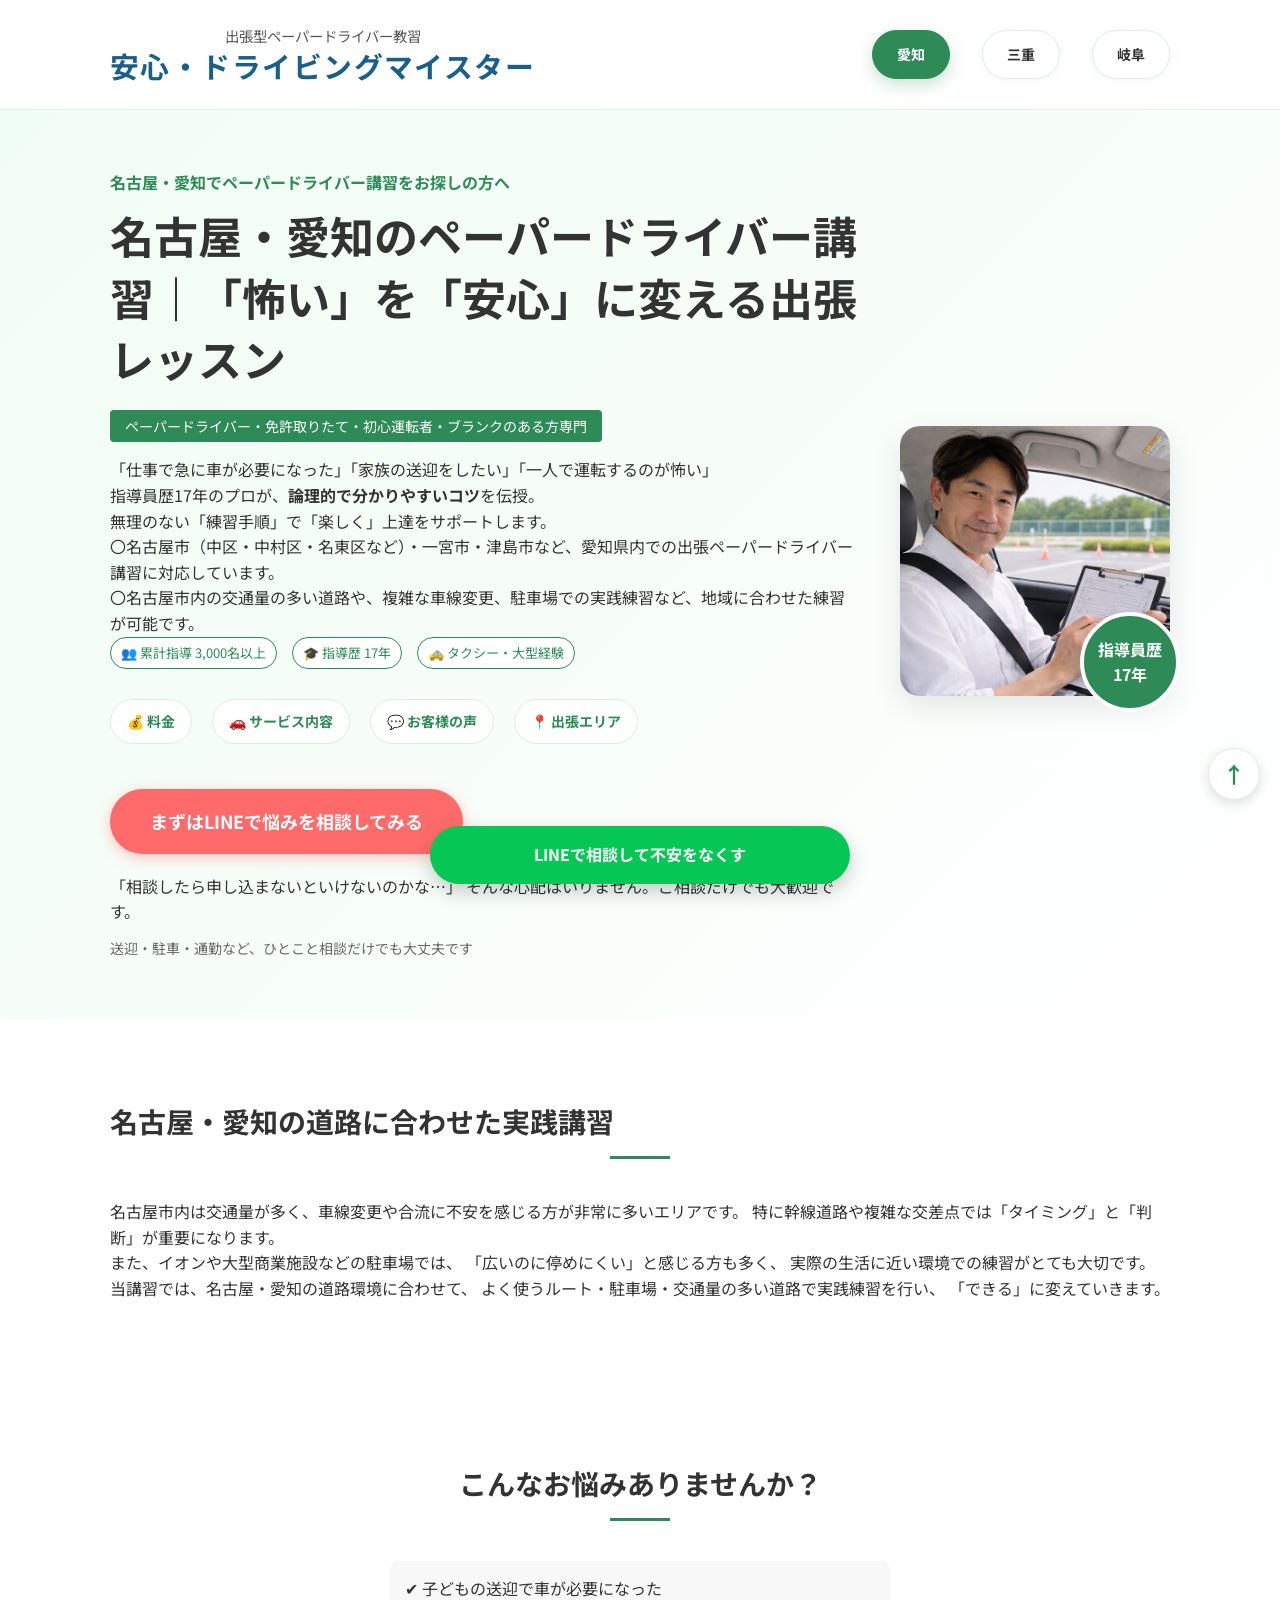
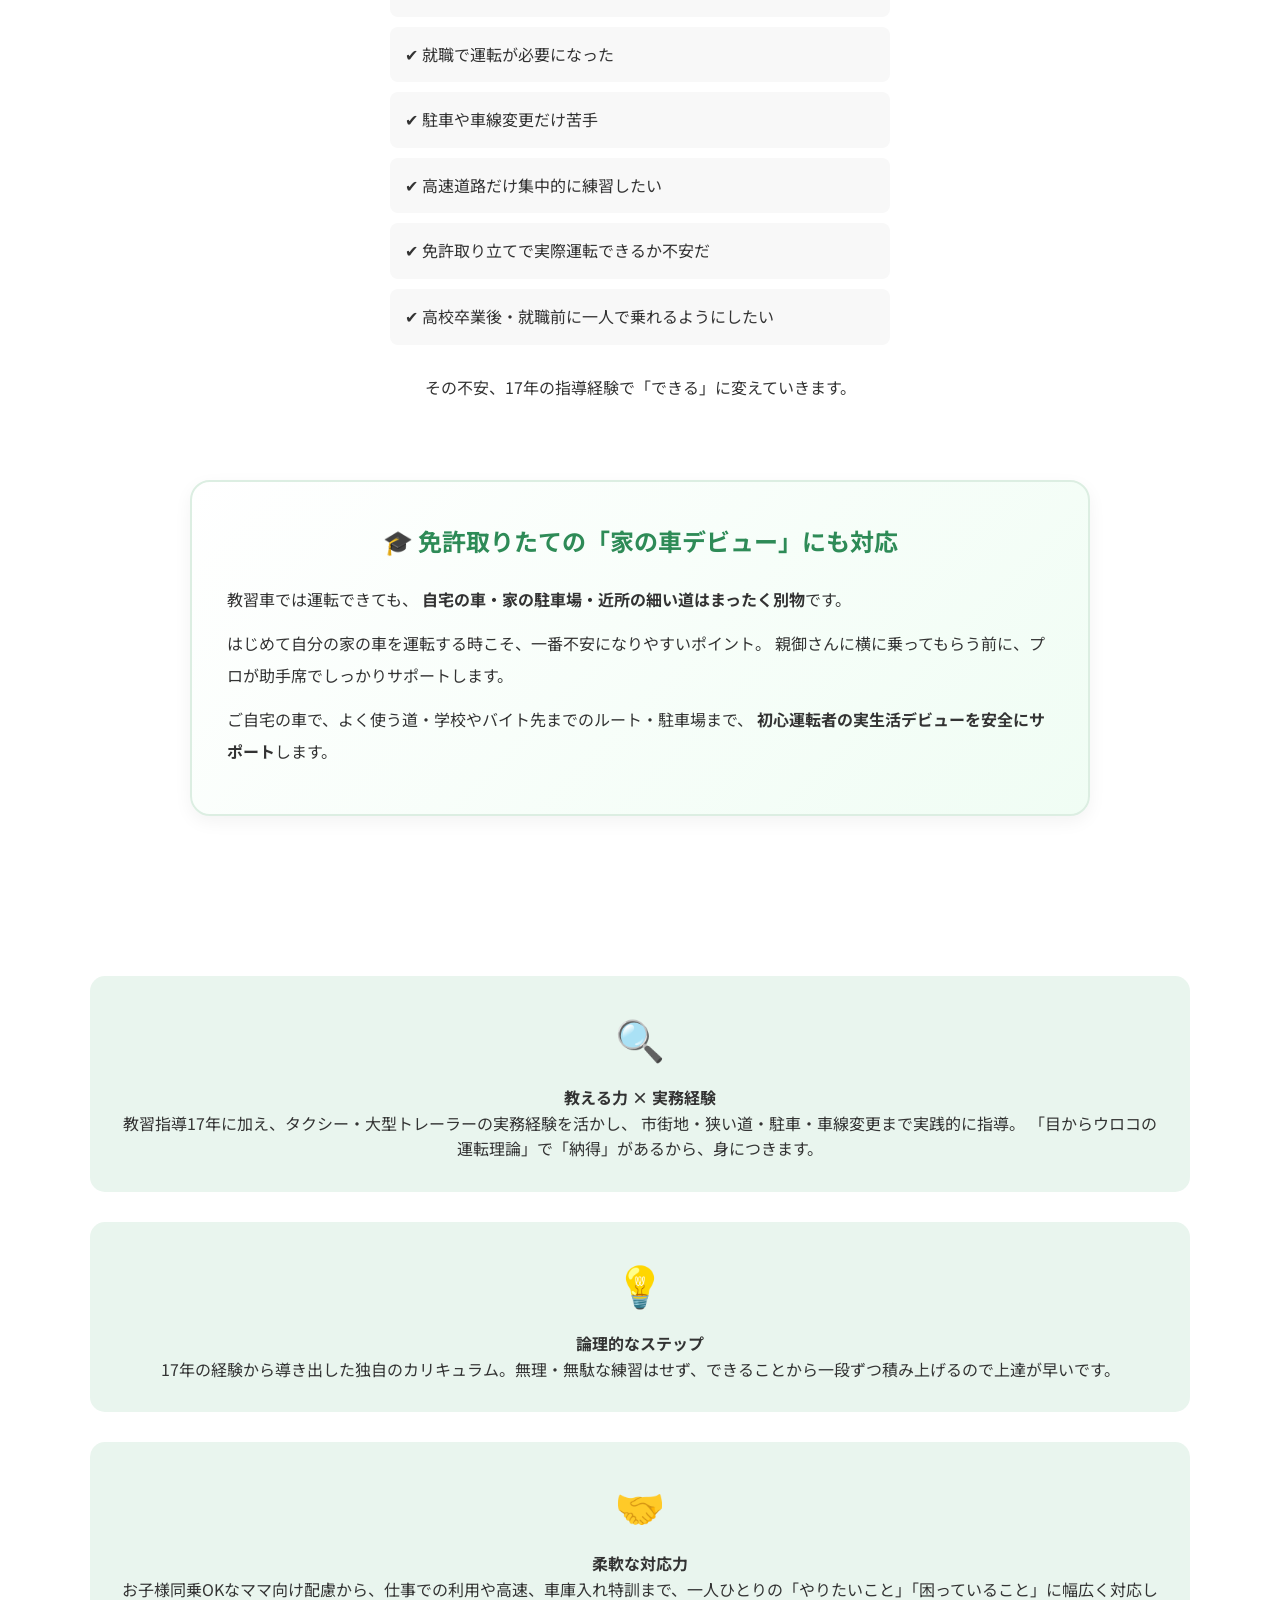
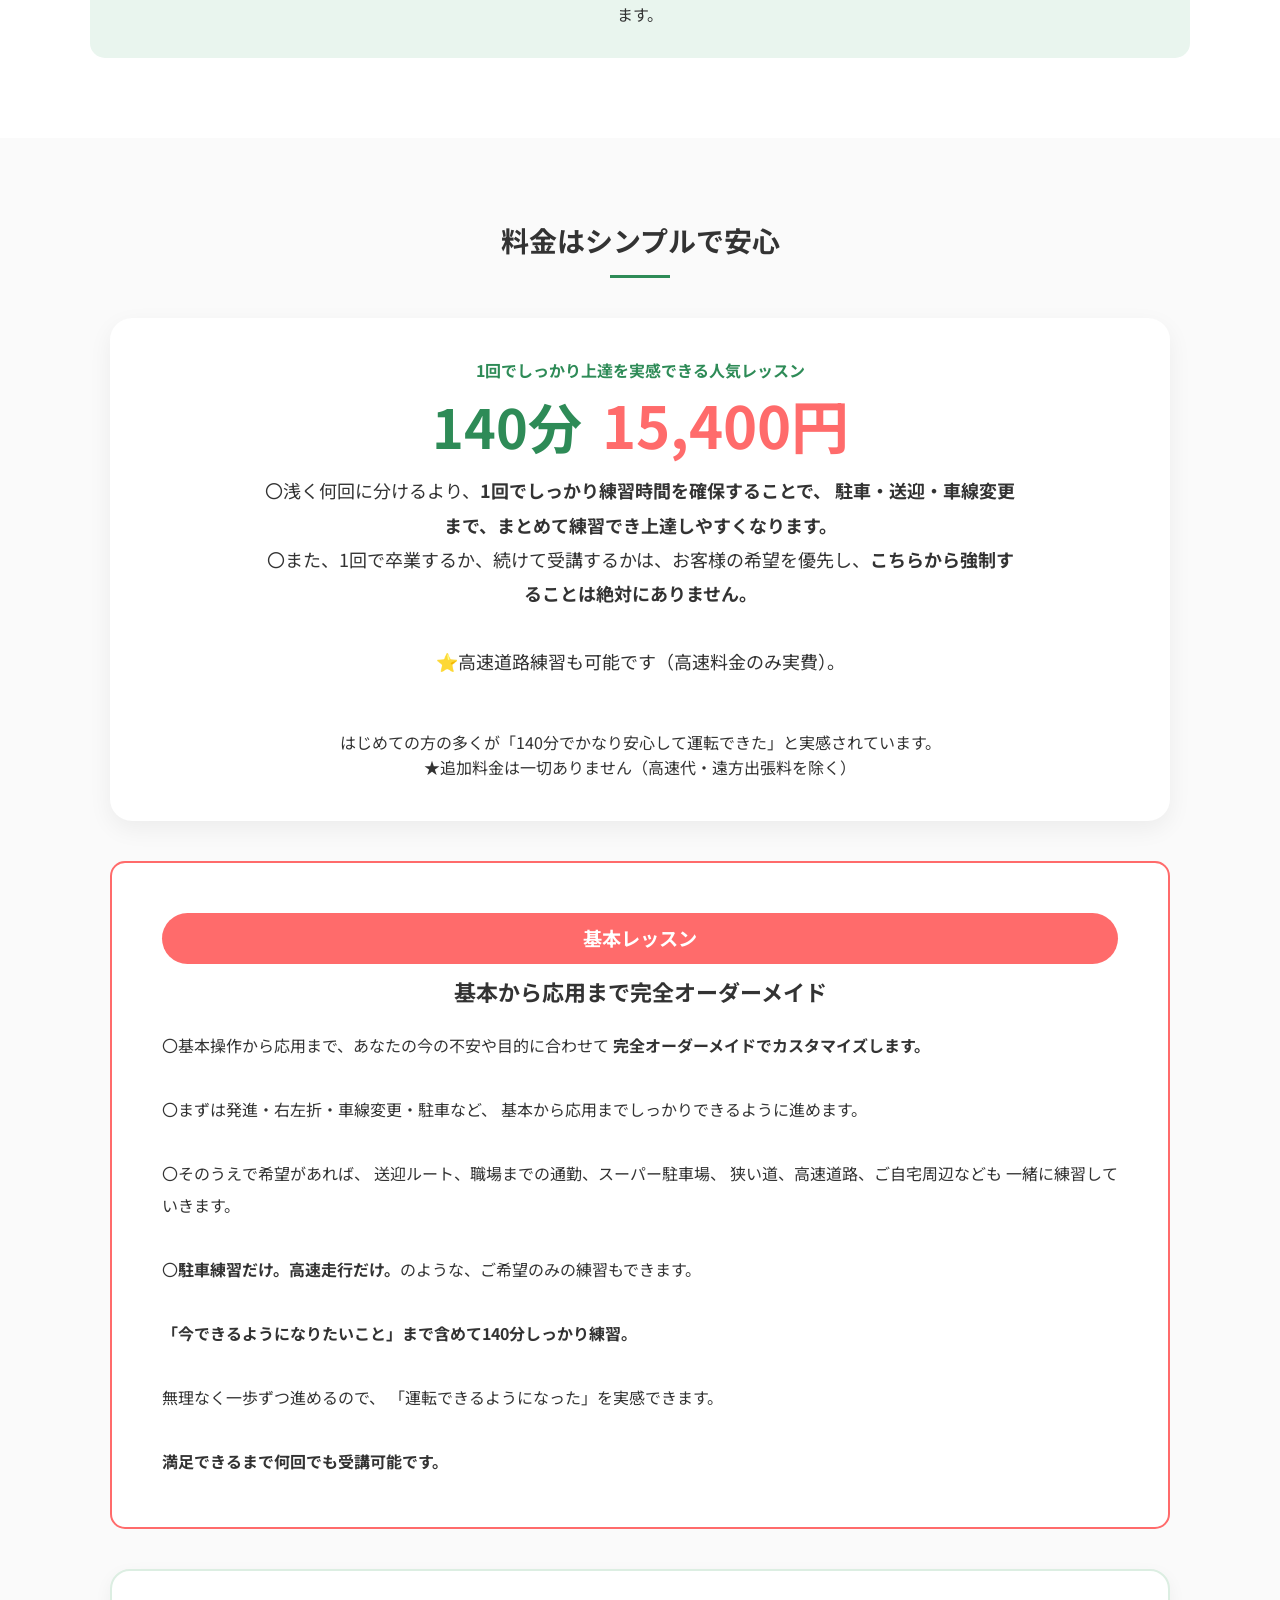
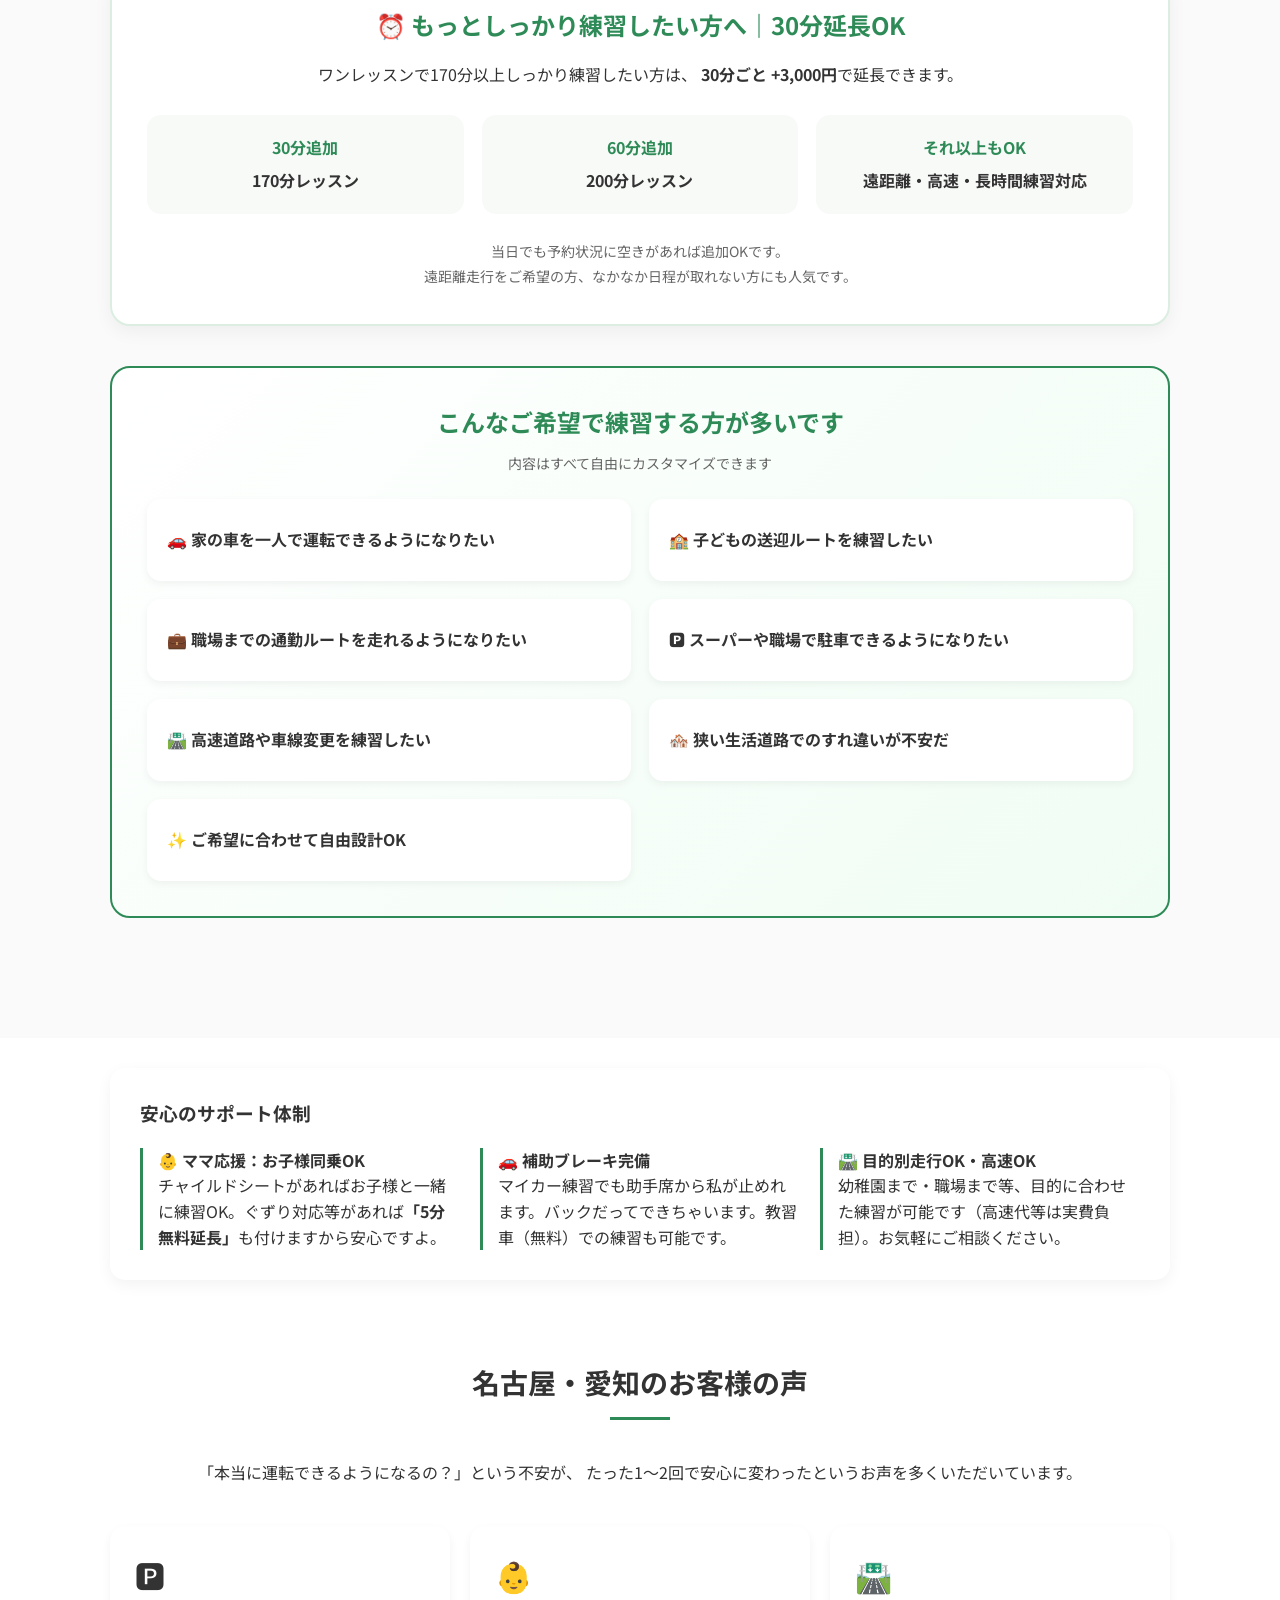
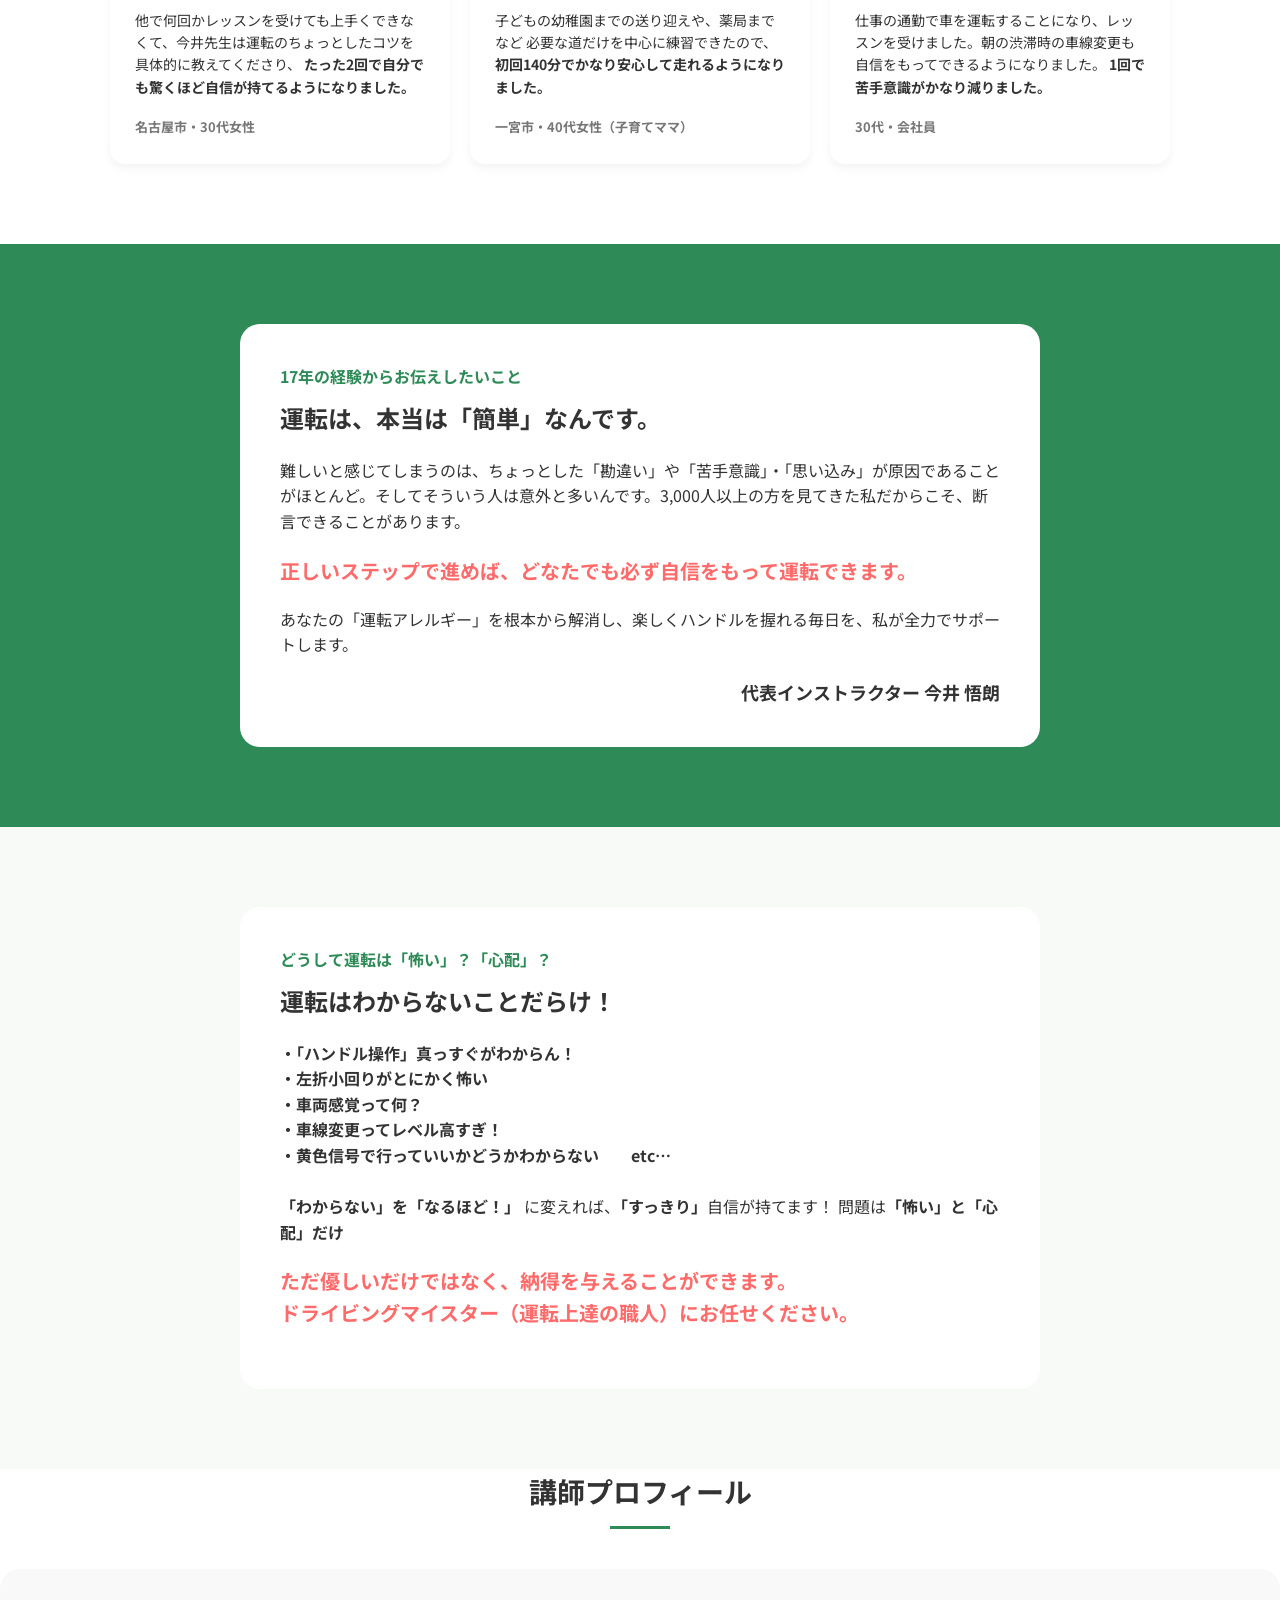
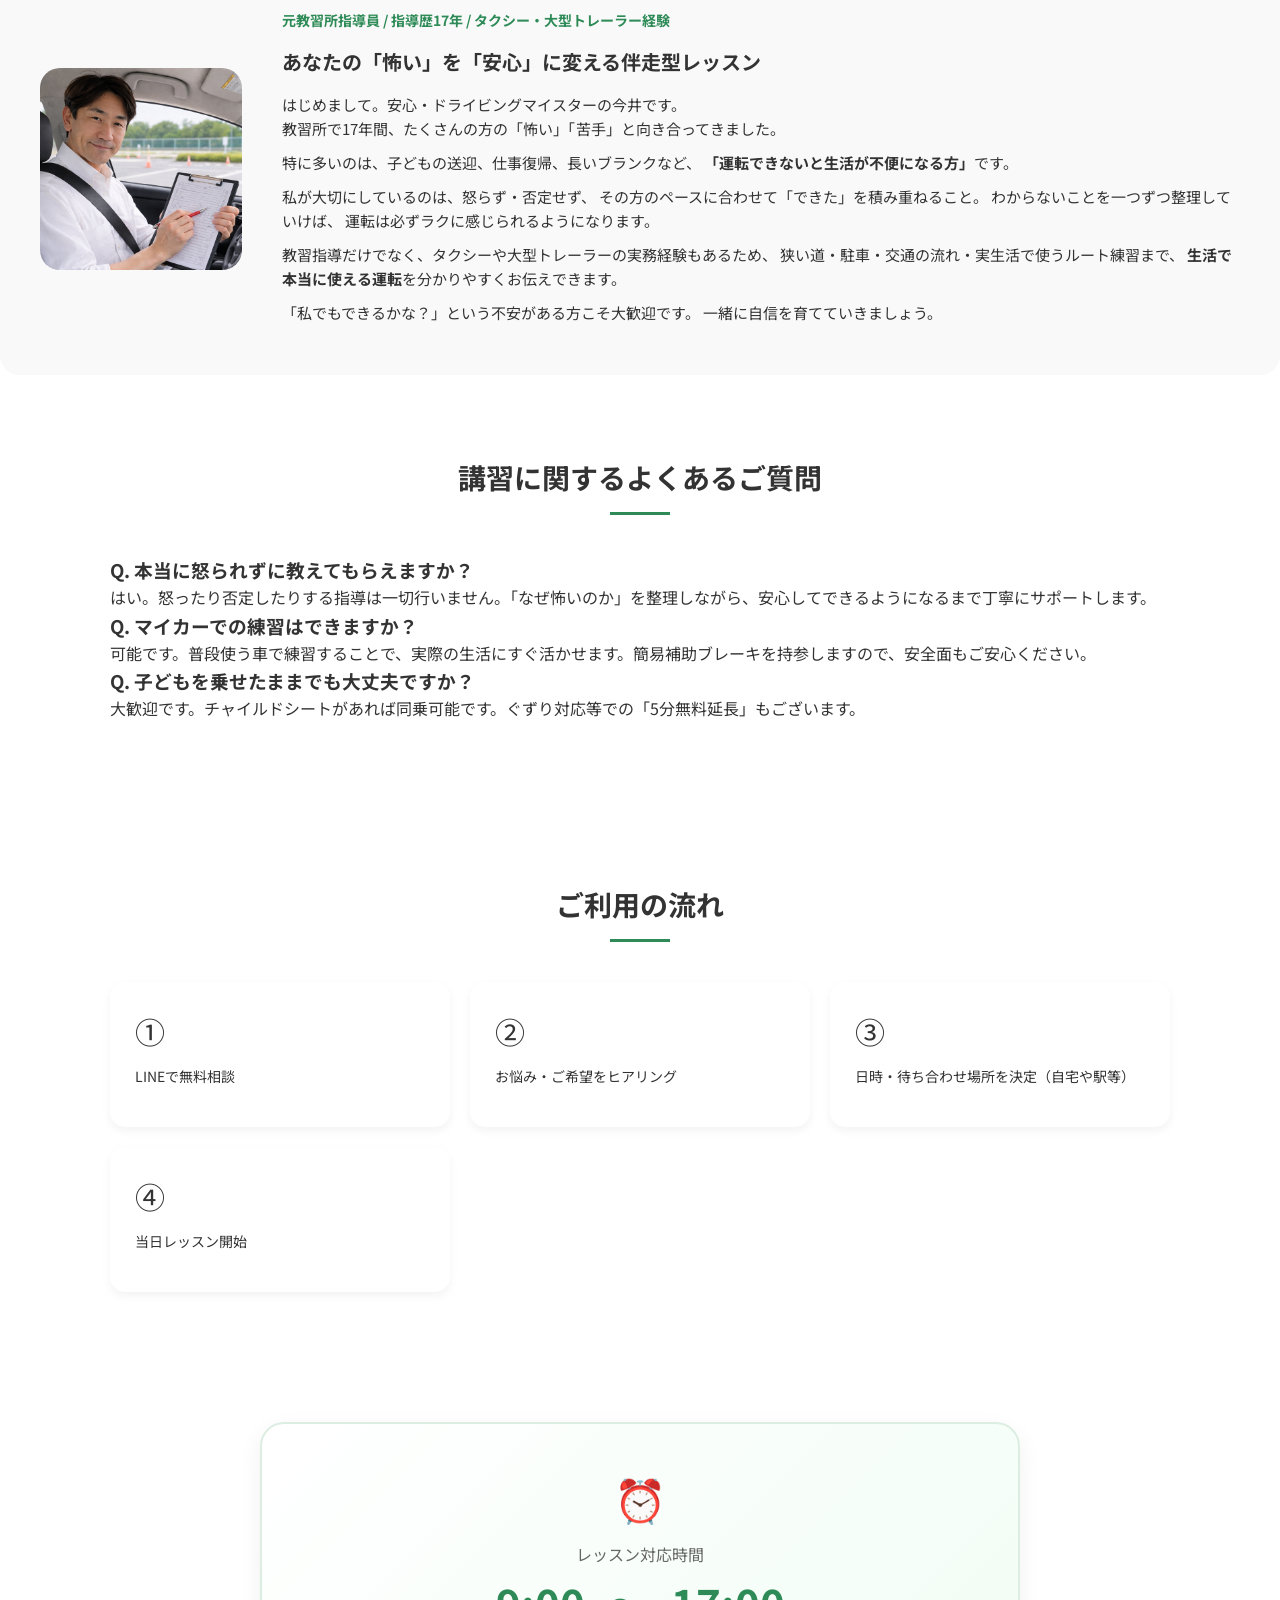
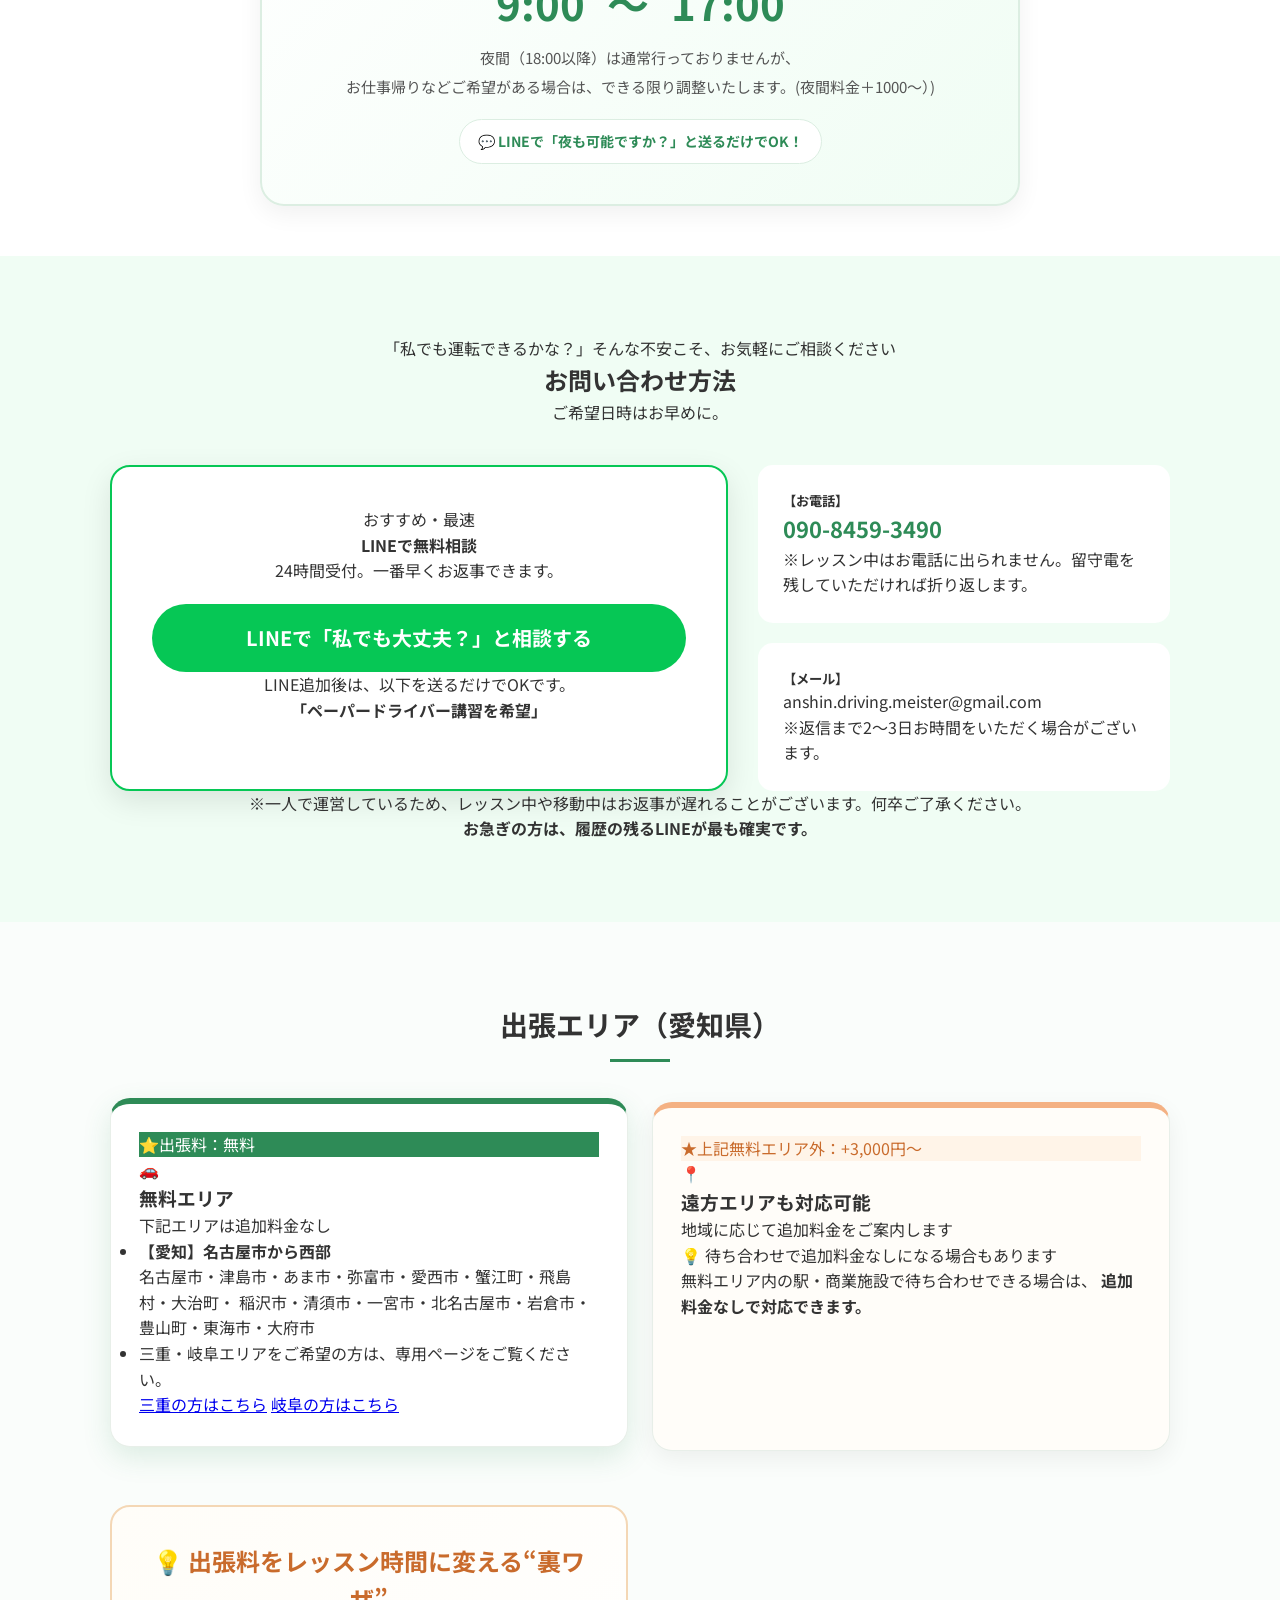
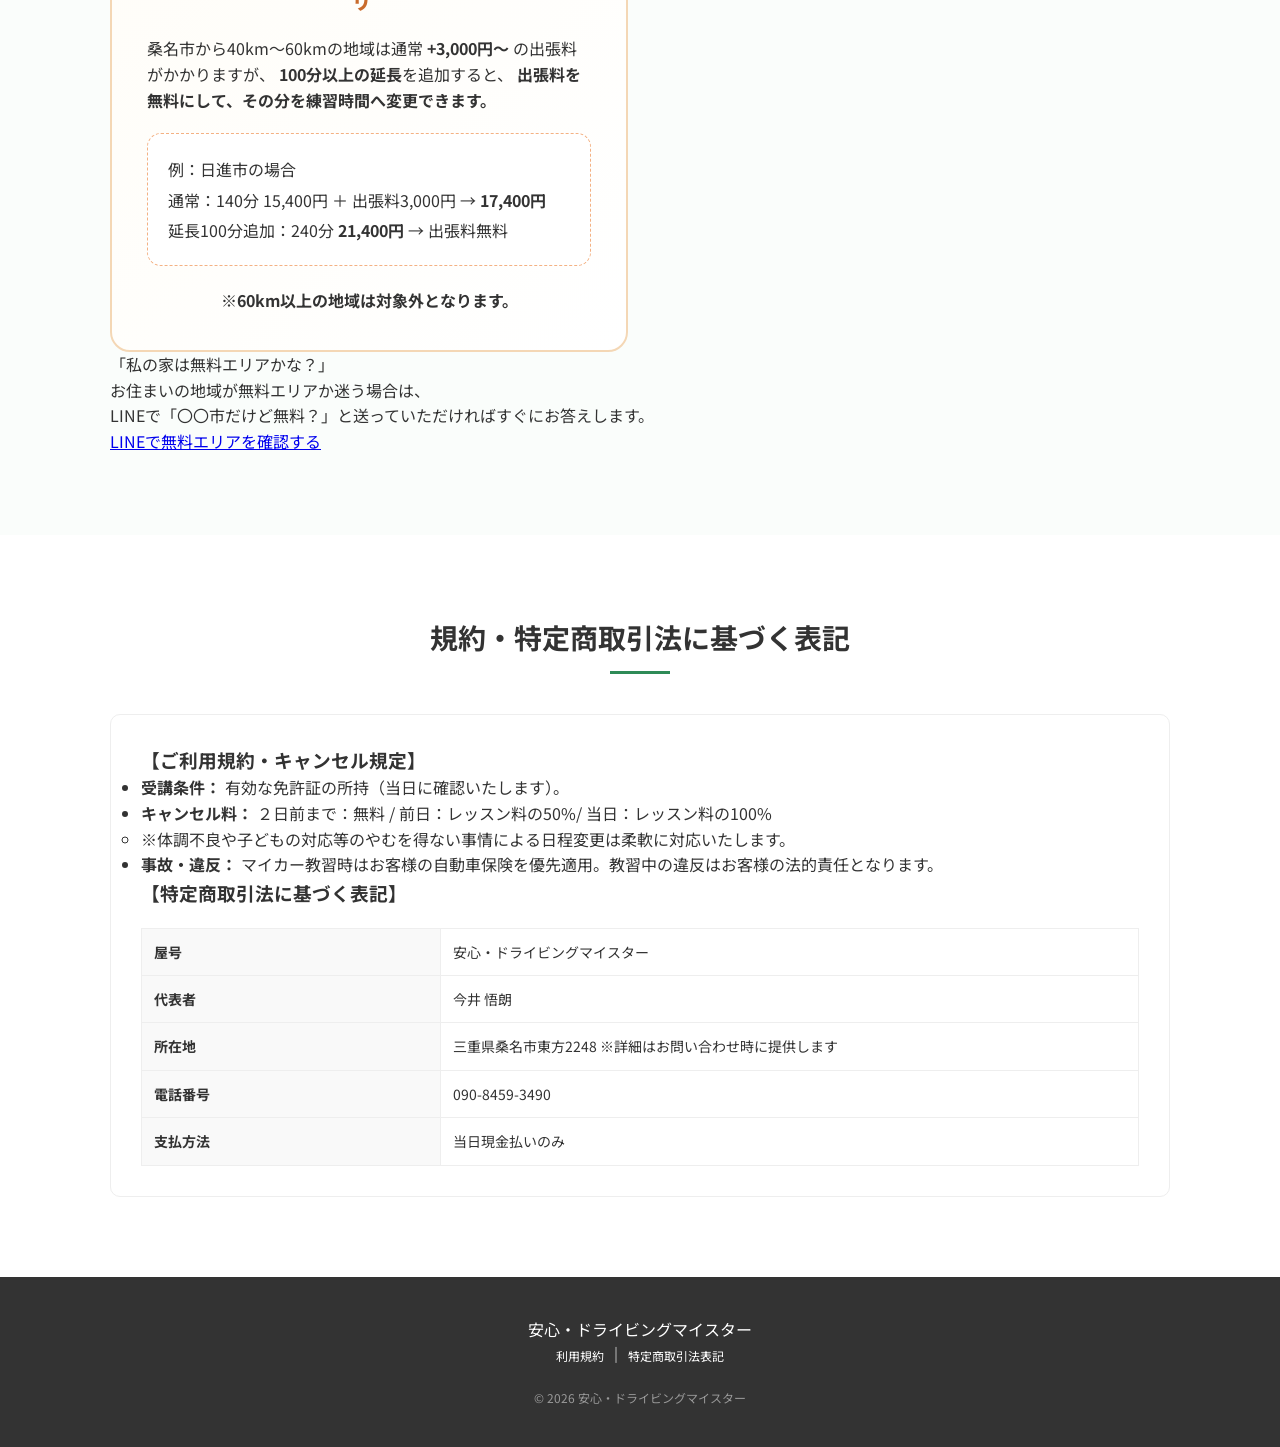
==== aichi.html @ 40b51978 "Add files via upload" ====
<!DOCTYPE html>
<html lang="ja">

<head>
    <meta charset="UTF-8">
    <meta name="viewport" content="width=device-width, initial-scale=1.0">
    <title>名古屋のペーパードライバー講習｜出張レッスン｜愛知対応｜安心ドライビングマイスター</title>
    <meta name="description" content="名古屋・愛知で出張ペーパードライバー講習。指導歴17年。駐車・車線変更・高速など、地域に合わせた実践練習で安心して運転できるようサポートします。">

    <meta property="og:title" content="名古屋のペーパードライバー講習｜出張レッスン｜安心ドライビングマイスター">
    <meta property="og:description" content="名古屋で出張ペーパードライバー講習。指導歴17年。車線変更・合流・駐車など都市部特有の不安を解消します。">
    <meta property="og:image" content="https://paperdri.github.io/anshin-driving/img/ogp.jpg">
    <meta property="og:type" content="website">
    <meta name="google-site-verification" content="TGLKiVPbsa-axD_fPy3SpEioZP9sHDFIO67RhA-PBl0" />
    <meta property="og:url" content="https://paperdri.github.io/anshin-driving/aichi.html">
    <link rel="canonical" href="https://paperdri.github.io/anshin-driving/aichi.html">
    <link rel="stylesheet" href="style.css">
    <link rel="preconnect" href="https://fonts.googleapis.com">
    <link rel="preconnect" href="https://fonts.gstatic.com" crossorigin>
    <link href="https://fonts.googleapis.com/css2?family=Noto+Sans+JP:wght@400;700&display=swap" rel="stylesheet">
    <script type="application/ld+json">
    {
  "@context": "https://schema.org/",
  "@type": "LocalBusiness",
  "name": "安心・ドライビングマイスター",
  "description": "名古屋・愛知の出張ペーパードライバー講習。指導歴17年。",
  "areaServed": {
    "@type": "State",
    "name": "愛知県"
  },
  "address": {
    "@type": "PostalAddress",
    "addressLocality": "桑名市",
    "addressRegion": "三重県"
  },
  "priceRange": "¥15400〜"
  "telephone": "090-8459-3490",
"url": "https://paperdri.github.io/anshin-driving/aichi.html"
}
    </script>
</head>

<body>

    <header>
        <div class="container">
            <div class="header-layout">
                <div class="logo-area center">
                    <span class="logo-sub">出張型ペーパードライバー教習</span>
                    <div class="logo-main">
                        安心・ドライビングマイスター
                    </div>
                </div>

                <nav class="main-nav area-only-nav">

                    <a href="aichi.html" class="area-tab active" title="愛知県のペーパードライバー講習">愛知</a>
                    <a href="index.html" class="area-tab" title="三重県のペーパードライバー講習">三重</a>
                    <a href="gifu.html" class="area-tab" title="岐阜県のペーパードライバー講習">岐阜</a>
                </nav>
            </div>
        </div>
    </header>

    <section class="hero-new">
        <div class="container hero-container">
            <div class="hero-content">
                <p class="hero-sub-area">名古屋・愛知でペーパードライバー講習をお探しの方へ</p>
                <h1 class="hero-main-title">
                    名古屋・愛知のペーパードライバー講習｜「怖い」を「安心」に変える出張レッスン
                </h1>

                <div class="hero-description-wrap">
                    <p class="hero-target">
                        ペーパードライバー・免許取りたて・初心運転者・ブランクのある方専門
                    </p>
                    <p class="hero-text-main">
                        「仕事で急に車が必要になった」「家族の送迎をしたい」「一人で運転するのが怖い」<br class="pc-only">
                        指導員歴17年のプロが、<strong>論理的で分かりやすいコツ</strong>を伝授。<br class="pc-only">
                        無理のない「練習手順」で「楽しく」上達をサポートします。
                    </p>
                    <p>
                        〇名古屋市（中区・中村区・名東区など）・一宮市・津島市など、愛知県内での出張ペーパードライバー講習に対応しています。<br>
                        〇名古屋市内の交通量の多い道路や、複雑な車線変更、駐車場での実践練習など、地域に合わせた練習が可能です。
                    </p>
                </div>

                <div class="trust-numbers">
                    <span>👥 累計指導 3,000名以上</span>
                    <span>🎓 指導歴 17年</span>
                    <span>🚕 タクシー・大型経験</span>
                </div>

                <div class="hero-btns">
                    <div class="hero-quick-nav">
                        <a href="#price">💰 料金</a>
                        <a href="#features">🚗 サービス内容</a>
                        <a href="#voice">💬 お客様の声</a>
                        <a href="#area">📍 出張エリア</a>

                    </div>
                    <a href="https://lin.ee/PbCxjHP" class="btn hero-btn-main">
                        まずはLINEで悩みを相談してみる
                    </a>
                    <p style="margin-top:20px;">
                        「相談したら申し込まないといけないのかな…」
                        そんな心配はいりません。ご相談だけでも大歓迎です。
                    </p>
                    <p class="line-easy-note">
                        送迎・駐車・通勤など、ひとこと相談だけでも大丈夫です
                    </p>
                </div>
            </div>
            <div class="hero-image-area">
                <div class="hero-photo-wrap">
                    <img src="img/koushi.png" alt="ペーパードライバー講習講師の今井悟朗。名古屋・愛知で17年の指導実績" class="hero-img-free">
                    <div class="instructor-badge">
                        <span class="badge-title">指導員歴</span>
                        <span class="badge-year">17年</span>
                    </div>
                </div>
            </div>
        </div>
    </section>
    <section class="section">
        <div class="container">
            <h2 class="section-title">名古屋・愛知の道路に合わせた実践講習</h2>

            <p>
                名古屋市内は交通量が多く、車線変更や合流に不安を感じる方が非常に多いエリアです。
                特に幹線道路や複雑な交差点では「タイミング」と「判断」が重要になります。
            </p>

            <p>
                また、イオンや大型商業施設などの駐車場では、
                「広いのに停めにくい」と感じる方も多く、
                実際の生活に近い環境での練習がとても大切です。
            </p>

            <p>
                当講習では、名古屋・愛知の道路環境に合わせて、
                よく使うルート・駐車場・交通量の多い道路で実践練習を行い、
                「できる」に変えていきます。
            </p>
        </div>
    </section>
    <section class="section worry-section">
        <div class="container center">
            <h2 class="section-title">こんなお悩みありませんか？</h2>
            <div class="area-list">
                <div class="area-group">✔ 子どもの送迎で車が必要になった</div>
                <div class="area-group">✔ 就職で運転が必要になった</div>
                <div class="area-group">✔ 駐車や車線変更だけ苦手</div>
                <div class="area-group">✔ 高速道路だけ集中的に練習したい</div>
                <div class="area-group">✔ 免許取り立てで実際運転できるか不安だ</div>
                <div class="area-group">✔ 高校卒業後・就職前に一人で乗れるようにしたい</div>
            </div>
            <p class="voice-bottom-message">その不安、17年の指導経験で「できる」に変えていきます。</p>
        </div>
    </section>
    <section class="section beginner-section">
        <div class="container">
            <div class="beginner-box">
                <h3>🎓 免許取りたての「家の車デビュー」にも対応</h3>
                <p>
                    教習車では運転できても、
                    <strong>自宅の車・家の駐車場・近所の細い道はまったく別物</strong>です。
                </p>
                <p>
                    はじめて自分の家の車を運転する時こそ、一番不安になりやすいポイント。
                    親御さんに横に乗ってもらう前に、プロが助手席でしっかりサポートします。
                </p>
                <p>
                    ご自宅の車で、よく使う道・学校やバイト先までのルート・駐車場まで、
                    <strong>初心運転者の実生活デビューを安全にサポート</strong>します。
                </p>
            </div>
        </div>
    </section>
    <section class="section container" id="features">
        <div class="feature-row">
            <div class="feature-item">
                <span class="feature-icon">🔍</span>
                <h4>教える力 × 実務経験</h4>
                <p>
                    教習指導17年に加え、タクシー・大型トレーラーの実務経験を活かし、
                    市街地・狭い道・駐車・車線変更まで実践的に指導。
                    「目からウロコの運転理論」で「納得」があるから、身につきます。
                </p>
            </div>
            <div class="feature-item">
                <span class="feature-icon">💡</span>
                <h4>論理的なステップ</h4>
                <p>17年の経験から導き出した独自のカリキュラム。無理・無駄な練習はせず、できることから一段ずつ積み上げるので上達が早いです。</p>
            </div>
            <div class="feature-item">
                <span class="feature-icon">🤝</span>
                <h4>柔軟な対応力</h4>
                <p>お子様同乗OKなママ向け配慮から、仕事での利用や高速、車庫入れ特訓まで、一人ひとりの「やりたいこと」「困っていること」に幅広く対応します。</p>
            </div>
        </div>
    </section>

    <section class="section price-bg center" id="price">
        <div class="container">
            <h2 class="section-title">料金はシンプルで安心</h2>

            <div class="price-first-view">
                <p class="price-mini">1回でしっかり上達を実感できる人気レッスン</p>

                <div class="price-main-visual">
                    <span class="price-time-strong">140分</span>
                    <span class="price-price-strong">15,400円</span>
                </div>

                <p class="price-value-copy">
                    〇浅く何回に分けるより、<strong>1回でしっかり練習時間を確保することで、
                        駐車・送迎・車線変更まで、まとめて練習でき上達しやすくなります。</strong><br>
                    〇また、1回で卒業するか、続けて受講するかは、お客様の希望を優先し、<strong>こちらから強制することは絶対にありません。</strong><br><br>
                    ⭐高速道路練習も可能です（高速料金のみ実費）。
                </p><br><br>
                <p class="price-reassure">
                    はじめての方の多くが「140分でかなり安心して運転できた」と実感されています。
                </p>
                <p class="price-reassure">
                    ★追加料金は一切ありません（高速代・遠方出張料を除く）
                </p>
            </div>

            <div class="single-price">
                <div class="price-card recommended">
                    <span class="price-tag tag-pink">基本レッスン</span>
                    <div class="price-name">基本から応用まで完全オーダーメイド</div>

                    <p class="price-detail">
                        〇基本操作から応用まで、あなたの今の不安や目的に合わせて
                        <strong>完全オーダーメイドでカスタマイズします。</strong><br><br>

                        〇まずは発進・右左折・車線変更・駐車など、
                        基本から応用までしっかりできるように進めます。<br><br>

                        〇そのうえで希望があれば、
                        送迎ルート、職場までの通勤、スーパー駐車場、
                        狭い道、高速道路、ご自宅周辺なども
                        一緒に練習していきます。<br><br>

                        〇<strong>駐車練習だけ。高速走行だけ。</strong>のような、ご希望のみの練習もできます。<br><br>

                        <strong>「今できるようになりたいこと」まで含めて140分しっかり練習。</strong><br><br>

                        無理なく一歩ずつ進めるので、
                        「運転できるようになった」を実感できます。<br><br>

                        <strong>満足できるまで何回でも受講可能です。</strong>
                    </p>
                </div>
            </div>
            <div class="extension-box">
                <h3 class="extension-title">⏰ もっとしっかり練習したい方へ｜30分延長OK</h3>
                <p class="extension-lead">
                    ワンレッスンで170分以上しっかり練習したい方は、
                    <strong>30分ごと +3,000円</strong>で延長できます。
                </p>

                <div class="extension-grid">
                    <div class="extension-item">
                        <h4>30分追加</h4>
                        <p><strong>170分レッスン</strong></p>
                    </div>
                    <div class="extension-item">
                        <h4>60分追加</h4>
                        <p><strong>200分レッスン</strong></p>
                    </div>
                    <div class="extension-item">
                        <h4>それ以上もOK</h4>
                        <p><strong>遠距離・高速・長時間練習対応</strong></p>
                    </div>
                </div>

                <p class="extension-note">
                    当日でも予約状況に空きがあれば追加OKです。<br>
                    遠距離走行をご希望の方、なかなか日程が取れない方にも人気です。
                </p>
            </div>


            <div class="lesson-example-box">
                <h3 class="lesson-example-title">こんなご希望で練習する方が多いです</h3>
                <p class="lesson-example-sub">内容はすべて自由にカスタマイズできます</p>

                <div class="lesson-example-grid">
                    <div class="lesson-example-item">🚗 家の車を一人で運転できるようになりたい</div>
                    <div class="lesson-example-item">🏫 子どもの送迎ルートを練習したい</div>
                    <div class="lesson-example-item">💼 職場までの通勤ルートを走れるようになりたい</div>
                    <div class="lesson-example-item">🅿️ スーパーや職場で駐車できるようになりたい</div>
                    <div class="lesson-example-item">🛣️ 高速道路や車線変更を練習したい</div>
                    <div class="lesson-example-item">🏘️ 狭い生活道路でのすれ違いが不安だ</div>
                    <div class="lesson-example-item">✨ ご希望に合わせて自由設計OK</div>
                </div>
            </div>
        </div>
    </section>

    <div class="container">
        <div class="info-box">
            <h3 class="info-title">安心のサポート体制</h3>
            <div class="info-grid">
                <div class="info-item mama-benefit">
                    <h4>👶 ママ応援：お子様同乗OK</h4>
                    <p>チャイルドシートがあればお子様と一緒に練習OK。ぐずり対応等があれば<strong>「5分無料延長」</strong>も付けますから安心ですよ。</p>
                </div>
                <div class="info-item">
                    <h4>🚗 補助ブレーキ完備</h4>
                    <p>マイカー練習でも助手席から私が止めれます。バックだってできちゃいます。教習車（無料）での練習も可能です。</p>
                </div>
                <div class="info-item">
                    <h4>🛣️ 目的別走行OK・高速OK</h4>
                    <p>幼稚園まで・職場まで等、目的に合わせた練習が可能です（高速代等は実費負担）。お気軽にご相談ください。</p>
                </div>
            </div>
        </div>
    </div>

    <section class="section voice-section" id="voice">
        <div class="container">
            <h2 class="section-title center">名古屋・愛知のお客様の声</h2>
            <p class="voice-lead center">
                「本当に運転できるようになるの？」という不安が、
                たった1〜2回で安心に変わったというお声を多くいただいています。
            </p>

            <div class="voice-grid">
                <div class="voice-card">
                    <div class="voice-icon">🅿️</div>
                    <p class="voice-text">
                        他で何回かレッスンを受けても上手くできなくて、今井先生は運転のちょっとしたコツを具体的に教えてくださり、
                        <strong>たった2回で自分でも驚くほど自信が持てるようになりました。</strong>
                    </p>
                    <span class="voice-user">名古屋市・30代女性</span>
                </div>

                <div class="voice-card">
                    <div class="voice-icon">👶</div>
                    <p class="voice-text">
                        子どもの幼稚園までの送り迎えや、薬局までなど
                        必要な道だけを中心に練習できたので、
                        <strong>初回140分でかなり安心して走れるようになりました。</strong>
                    </p>
                    <span class="voice-user">一宮市・40代女性（子育てママ）</span>
                </div>

                <div class="voice-card">
                    <div class="voice-icon">🛣️</div>
                    <p class="voice-text">
                        仕事の通勤で車を運転することになり、レッスンを受けました。朝の渋滞時の車線変更も自信をもってできるようになりました。
                        <strong>1回で苦手意識がかなり減りました。</strong>
                    </p>
                    <span class="voice-user">30代・会社員</span>
                </div>
            </div>
        </div>
    </section>

    <section class="message-section">
        <div class="container">
            <div class="message-card">
                <span class="message-tag">17年の経験からお伝えしたいこと</span>
                <h2 class="message-title">運転は、本当は「簡単」なんです。</h2>

                <div class="message-content">
                    <p>難しいと感じてしまうのは、ちょっとした「勘違い」や「苦手意識」・「思い込み」が原因であることがほとんど。そしてそういう人は意外と多いんです。3,000人以上の方を見てきた私だからこそ、断言できることがあります。
                    </p>
                    <p class="highlight-text">正しいステップで進めば、どなたでも<strong>必ず自信をもって運転できます。</strong></p>
                    <p>あなたの「運転アレルギー」を根本から解消し、楽しくハンドルを握れる毎日を、私が全力でサポートします。</p>
                </div>

                <div class="message-signature">
                    代表インストラクター 今井 悟朗
                </div>
            </div>
        </div>
    </section>

    <section class="message-section meister-message-section">
        <div class="container">
            <div class="message-card">
                <span class="message-tag">どうして運転は「怖い」？「心配」？</span>
                <h2 class="message-title">運転はわからないことだらけ！</h2>

                <div class="message-content">
                    <p>
                        <strong>・「ハンドル操作」真っすぐがわからん！</strong>
                    </p>
                    <p>
                        <strong>・左折小回りがとにかく怖い</strong>
                    </p>
                    <p>
                        <strong>・車両感覚って何？</strong>
                    </p>
                    <p>
                        <strong>・車線変更ってレベル高すぎ！</strong>
                    </p>
                    <p>
                        <strong>・黄色信号で行っていいかどうかわからない　　etc…</strong><br><br>
                    </p>

                    <p>
                        <strong>「わからない」を「なるほど！」</strong>
                        に変えれば、<strong>「すっきり」</strong>自信が持てます！
                        問題は<strong>「怖い」と「心配」だけ</strong>
                    </p>

                    <p class="highlight-text">
                        ただ優しいだけではなく、納得を与えることができます。<br>
                        ドライビングマイスター（運転上達の職人）にお任せください。
                    </p>
                </div>
            </div>
        </div>
    </section>
    <h2 class="section-title center">講師プロフィール</h2>
    <div class="profile-box">
        <div class="profile-image">
            <img src="img/koushi.png" alt="元教習所指導員・今井悟朗のプロフィール。タクシー・大型トレーラー経験を活かした実践的な運転指導"
                class="profile-img-standard">
        </div>

        <div class="profile-content">
            <p class="profile-sub">
                元教習所指導員 / 指導歴17年 / タクシー・大型トレーラー経験
            </p>

            <h3 class="profile-name">あなたの「怖い」を「安心」に変える伴走型レッスン</h3>

            <p class="profile-text">
                はじめまして。安心・ドライビングマイスターの今井です。<br>
                教習所で17年間、たくさんの方の「怖い」「苦手」と向き合ってきました。
            </p>

            <p class="profile-text">
                特に多いのは、子どもの送迎、仕事復帰、長いブランクなど、
                <strong>「運転できないと生活が不便になる方」</strong>です。
            </p>

            <p class="profile-text">
                私が大切にしているのは、怒らず・否定せず、
                その方のペースに合わせて「できた」を積み重ねること。
                わからないことを一つずつ整理していけば、
                運転は必ずラクに感じられるようになります。
            </p>

            <p class="profile-text">
                教習指導だけでなく、タクシーや大型トレーラーの実務経験もあるため、
                狭い道・駐車・交通の流れ・実生活で使うルート練習まで、
                <strong>生活で本当に使える運転</strong>を分かりやすくお伝えできます。
            </p>

            <p class="profile-text">
                「私でもできるかな？」という不安がある方こそ大歓迎です。
                一緒に自信を育てていきましょう。
            </p>
        </div>
    </div>

    <section class="section faq-section" id="faq">
        <div class="container">
            <h2 class="section-title center">講習に関するよくあるご質問</h2>
            <div class="faq-list">
                <div class="faq-item">
                    <h3 class="faq-question">Q. 本当に怒られずに教えてもらえますか？</h3>
                    <p class="faq-answer">はい。怒ったり否定したりする指導は一切行いません。「なぜ怖いのか」を整理しながら、安心してできるようになるまで丁寧にサポートします。</p>
                </div>
                <div class="faq-item">
                    <h3 class="faq-question">Q. マイカーでの練習はできますか？</h3>
                    <p class="faq-answer">可能です。普段使う車で練習することで、実際の生活にすぐ活かせます。簡易補助ブレーキを持参しますので、安全面もご安心ください。</p>
                </div>
                <div class="faq-item">
                    <h3 class="faq-question">Q. 子どもを乗せたままでも大丈夫ですか？</h3>
                    <p class="faq-answer">大歓迎です。チャイルドシートがあれば同乗可能です。ぐずり対応等での「5分無料延長」もございます。</p>
                </div>
            </div>
        </div>
    </section>

    <section class="section flow-section" id="flow">
        <div class="container">
            <h2 class="section-title center">ご利用の流れ</h2>
            <div class="voice-grid">
                <div class="voice-card">
                    <div class="voice-icon">①</div>
                    <p class="voice-text">LINEで無料相談</p>
                </div>
                <div class="voice-card">
                    <div class="voice-icon">②</div>
                    <p class="voice-text">お悩み・ご希望をヒアリング</p>
                </div>
                <div class="voice-card">
                    <div class="voice-icon">③</div>
                    <p class="voice-text">日時・待ち合わせ場所を決定（自宅や駅等）</p>
                </div>
                <div class="voice-card">
                    <div class="voice-icon">④</div>
                    <p class="voice-text">当日レッスン開始</p>
                </div>
            </div>
        </div>
    </section>
    <section class="section lesson-time-section">
        <div class="container">
            <div class="lesson-time-card">
                <div class="lesson-time-icon">⏰</div>
                <p class="lesson-time-label">レッスン対応時間</p>
                <div class="lesson-time-hours">
                    <span>9:00</span>
                    <span class="wave">〜</span>
                    <span>17:00</span>
                </div>

                <p class="lesson-time-note">
                    夜間（18:00以降）は通常行っておりませんが、<br>
                    お仕事帰りなどご希望がある場合は、できる限り調整いたします。(夜間料金＋1000～）)
                </p>

                <p class="lesson-time-line">
                    💬 LINEで「夜も可能ですか？」と送るだけでOK！
                </p>
            </div>
        </div>
    </section>

    <section class="cta-band">
        <div class="container center">
            <p class="cta-sub">「私でも運転できるかな？」そんな不安こそ、お気軽にご相談ください</p>
            <h2 class="cta-title">お問い合わせ方法</h2>
            <p class="cta-urgency">
                ご希望日時はお早めに。
            </p>
            <div class="contact-options">
                <div class="contact-box line-main">
                    <span class="contact-tag">おすすめ・最速</span>
                    <h4>LINEで無料相談</h4>
                    <p class="contact-desc">24時間受付。一番早くお返事できます。</p>
                    <a href="https://lin.ee/PbCxjHP" class="btn cta-line-btn">LINEで「私でも大丈夫？」と相談する</a>
                    <div class="line-example">
                        <p>LINE追加後は、以下を送るだけでOKです。</p>
                        <p><strong>「ペーパードライバー講習を希望」</strong></p>
                    </div>
                </div>

                <div class="contact-box-sub">
                    <div class="sub-item">
                        <h5>【お電話】</h5>
                        <p class="phone-num">090-8459-3490</p>
                        <p class="sub-note">※レッスン中はお電話に出られません。留守電を残していただければ折り返します。</p>
                    </div>
                    <div class="sub-item">
                        <h5>【メール】</h5>
                        <p class="email-addr">anshin.driving.meister@gmail.com</p>
                        <p class="sub-note">※返信まで2〜3日お時間をいただく場合がございます。</p>
                    </div>
                </div>
            </div>

            <p class="cta-note">
                ※一人で運営しているため、レッスン中や移動中はお返事が遅れることがございます。何卒ご了承ください。<br><strong>お急ぎの方は、履歴の残るLINEが最も確実です。</strong></p>
        </div>
    </section>

    <section class="section area-section" id="area">
        <div class="container">
            <h2 class="section-title center">出張エリア（愛知県）</h2>

            <div class="area-flex-container">
                <!-- 無料エリア -->
                <div class="area-card free-card">
                    <div class="area-status">⭐出張料：無料</div>
                    <div class="area-header">
                        <span class="icon">🚗</span>
                        <h3>無料エリア</h3>
                        <p class="distance-limit">下記エリアは追加料金なし</p>
                    </div>
                    <ul>
                        <li><strong><span>【愛知】名古屋市から西部</span></strong><br>
                            名古屋市・津島市・あま市・弥富市・愛西市・蟹江町・飛島村・大治町・
                            稲沢市・清須市・一宮市・北名古屋市・岩倉市・豊山町・東海市・大府市
                        </li>

                        <li>
                            三重・岐阜エリアをご希望の方は、専用ページをご覧ください。</li>
                        <a href="index.html">三重の方はこちら</a>
                        <a href="gifu.html">岐阜の方はこちら</a>
                    </ul>
                </div>
                <!-- 遠方エリア -->
                <div class="area-card paid-card">
                    <div class="area-status paid-status">★上記無料エリア外：+3,000円〜</div>
                    <div class="area-header">
                        <span class="icon">📍</span>
                        <h3>遠方エリアも対応可能</h3>
                        <p class="distance-limit">地域に応じて追加料金をご案内します</p>
                    </div>

                    <div class="area-tips">
                        <p class="check-text">💡 待ち合わせで追加料金なしになる場合もあります</p>
                        <p>
                            無料エリア内の駅・商業施設で待ち合わせできる場合は、
                            <strong>追加料金なしで対応できます。</strong>
                        </p>
                    </div>
                </div>
                <div class="travel-hack-box">
                    <h3 class="travel-hack-title">💡 出張料をレッスン時間に変える“裏ワザ”</h3>
                    <p>
                        桑名市から40km～60kmの地域は通常 <strong>+3,000円〜</strong> の出張料がかかりますが、
                        <strong>100分以上の延長</strong>を追加すると、
                        <strong>出張料を無料にして、その分を練習時間へ変更できます。</strong>
                    </p>

                    <div class="travel-example">
                        <p>例：日進市の場合</p>
                        <p>通常：140分 15,400円 ＋ 出張料3,000円 → <strong>17,400円</strong></p>
                        <p>延長100分追加：240分 <strong>21,400円</strong> → 出張料無料</p>
                    </div>

                    <p class="travel-bottom">
                        <strong>※60km以上の地域は対象外となります。</strong>
                    </p>

                </div>
            </div>

            <div class="area-check-box">
                <p class="check-title">「私の家は無料エリアかな？」</p>
                <p class="check-desc">
                    お住まいの地域が無料エリアか迷う場合は、<br class="pc-only">
                    LINEで「〇〇市だけど無料？」と送っていただければすぐにお答えします。
                </p>
                <a href="https://lin.ee/PbCxjHP" class="area-line-btn">LINEで無料エリアを確認する</a>
            </div>
        </div>
    </section>

    <section class="section policy-section" id="policy">
        <div class="container">
            <h2 class="section-title center">規約・特定商取引法に基づく表記</h2>
            <div class="policy-box">
                <h3>【ご利用規約・キャンセル規定】</h3>
                <ul class="policy-list">
                    <li><strong>受講条件：</strong> 有効な免許証の所持（当日に確認いたします）。</li>
                    <li><strong>キャンセル料：</strong> ２日前まで：無料 / 前日：レッスン料の50%/ 当日：レッスン料の100%
                        <ul>
                            <li>※体調不良や子どもの対応等のやむを得ない事情による日程変更は柔軟に対応いたします。</li>
                        </ul>
                    </li>
                    <li><strong>事故・違反：</strong> マイカー教習時はお客様の自動車保険を優先適用。教習中の違反はお客様の法的責任となります。</li>
                </ul>

                <h3 class="mt-40">【特定商取引法に基づく表記】</h3>
                <table class="legal-table">
                    <tr>
                        <th>屋号</th>
                        <td>安心・ドライビングマイスター</td>
                    </tr>
                    <tr>
                        <th>代表者</th>
                        <td>今井 悟朗</td>
                    </tr>
                    <tr>
                        <th>所在地</th>
                        <td>三重県桑名市東方2248 ※詳細はお問い合わせ時に提供します</td>
                    </tr>
                    <tr>
                        <th>電話番号</th>
                        <td>090-8459-3490</td>
                    </tr>
                    <tr>
                        <th>支払方法</th>
                        <td>当日現金払いのみ</td>
                    </tr>
                </table>
            </div>
        </div>
    </section>

    <div class="floating-line">
        <a href="https://lin.ee/PbCxjHP" class="line-btn">LINEで相談して不安をなくす</a>
    </div>

    <footer>
        <div class="container center">
            <p>安心・ドライビングマイスター</p>
            <div class="footer-links">
                <a href="#policy">利用規約</a> ｜ <a href="#policy">特定商取引法表記</a>
            </div>
            <p class="copyright">&copy; 2026 安心・ドライビングマイスター</p>
        </div>
    </footer>
    <a href="#" class="back-to-top-fixed">↑</a>
</body>

</html>
---- style.css ----
/* --- 基本設定 --- */
:root {
    --main-color: #2e8b57;
    /* 安心感のあるグリーン */
    --accent-color: #ff6b6b;
    /* 予約・強調用のピンク */
    --sub-color: #e9f5ee;
    /* 背景用の薄い緑 */
    --text-color: #333;
    --border-color: #ddd;
}

* {
    margin: 0;
    padding: 0;
    box-sizing: border-box;
}

body {
    font-family: 'Noto Sans JP', sans-serif;
    line-height: 1.6;
    color: var(--text-color);
    background-color: #fff;
    -webkit-font-smoothing: antialiased;
}

.container {
    max-width: 1100px;
    margin: 0 auto;
    padding: 0 20px;
}

.center {
    text-align: center;
}

.section {
    padding: 80px 0;
}

img {
    max-width: 100%;
    height: auto;
}

/* --- ヘッダー --- */
header {
    padding: 15px 0;
    background: #fff;
    border-bottom: 1px solid var(--border-color);
    position: sticky;
    top: 0;
    z-index: 1000;
}

.header-layout {
    display: flex;
    justify-content: space-between;
    align-items: center;
}

.logo-sub {
    font-size: 0.9rem;
    /* 少し小さくしてメインを引き立てる */
    color: #555;
    display: block;
    margin-bottom: 2px;
}

/* ロゴエリア全体の調整 */
.logo-area {
    text-align: center;
    padding: 10px 0;
}

.logo-main {
    font-size: 1.8rem;
    /* 文字の大きさ（元のサイズよりアップ） */
    font-weight: 700;
    /* 太字にする */
    color: #1a5e8a;
    /* 信頼感のある濃い青色（お好みで変えてください） */
    letter-spacing: 0.05em;
    /* 文字の間隔を少し広げて高級感を出す */
    line-height: 1.2;
    display: inline-block;
}

.main-nav a {
    text-decoration: none;
    color: var(--text-color);
    margin-left: 20px;
    font-size: 14px;
    font-weight: bold;
}

/* ===== ヘッダー地域タブ完成版 ===== */
header {
    padding: 14px 0;
    background: rgba(255, 255, 255, 0.96);
    border-bottom: 1px solid #e8efe9;
    position: sticky;
    top: 0;
    z-index: 1000;
    backdrop-filter: blur(8px);
}

.header-layout {
    display: flex;
    justify-content: space-between;
    align-items: center;
    gap: 20px;
}

.area-only-nav {
    display: flex;
    gap: 12px;
    align-items: center;
    flex-shrink: 0;
}

.area-tab {
    display: inline-flex;
    align-items: center;
    justify-content: center;
    min-width: 78px;
    padding: 12px 20px;
    border-radius: 999px;
    background: #fff;
    border: 1px solid #dceee2;
    color: var(--text-color);
    text-decoration: none;
    font-size: 14px;
    font-weight: 700;
    box-shadow: 0 2px 8px rgba(0, 0, 0, 0.04);
    transition: 0.25s;
}

.area-tab:hover {
    transform: translateY(-1px);
    border-color: var(--main-color);
    color: var(--main-color);
}

.area-tab.active {
    background: var(--main-color);
    color: #fff;
    border-color: var(--main-color);
    box-shadow: 0 6px 16px rgba(46, 139, 87, 0.25);
}

.area-tab:hover {
    border-color: var(--main-color);
    color: var(--main-color);
}

.area-tab.active {
    background: var(--main-color);
    color: #fff;
    border-color: var(--main-color);
}

.nav-btn-line {
    background: #06C755;
    color: #fff !important;
    padding: 8px 15px;
    border-radius: 50px;
}

/* --- ヒーローエリア --- */
.hero-new {
    background: linear-gradient(135deg, #f0fdf4 0%, #ffffff 100%);
    padding: 60px 0;
}

.hero-container {
    display: flex;
    align-items: center;
    gap: 40px;
}

.hero-sub-area {
    color: var(--main-color);
    font-weight: bold;
    margin-bottom: 10px;
}

.hero-main-title {
    font-size: 44px;
    line-height: 1.4;
    margin-bottom: 20px;
    overflow-wrap: break-word;
}

.keep-all {
    display: inline-block;
    white-space: nowrap;
    /* スパン内での改行を禁止 */
}

.highlight {
    background: linear-gradient(transparent 55%, #fff176 55%);
    padding: 0 4px;
}

.hero-target {
    background: var(--main-color);
    color: #fff;
    display: inline-block;
    padding: 5px 15px;
    font-size: 14px;
    border-radius: 4px;
    margin-bottom: 15px;
}

.hero-catch-copy {
    border-left: 4px solid var(--main-color);
    padding-left: 15px;
    margin: 20px 0;
    font-weight: bold;
}

.trust-numbers {
    display: flex;
    gap: 15px;
    margin-bottom: 30px;
}

.trust-numbers span {
    background: #fff;
    border: 1px solid var(--main-color);
    padding: 5px 10px;
    font-size: 13px;
    border-radius: 50px;
    color: var(--main-color);
}

.btn {
    display: inline-block;
    text-decoration: none;
    padding: 18px 40px;
    border-radius: 50px;
    font-weight: bold;
    transition: 0.3s;
}

.hero-btn-main {
    background: var(--accent-color);
    color: #fff;
    font-size: 18px;
    box-shadow: 0 4px 15px rgba(255, 107, 107, 0.4);
}

.hero-photo-wrap {
    position: relative;
}

.hero-img-free {
    border-radius: 20px;
    box-shadow: 0 10px 30px rgba(0, 0, 0, 0.1);
}

.instructor-badge {
    position: absolute;
    bottom: -10px;
    right: -10px;
    background: var(--main-color);
    color: #fff;
    width: 100px;
    height: 100px;
    border-radius: 50%;
    display: flex;
    flex-direction: column;
    justify-content: center;
    align-items: center;
    font-weight: bold;
    border: 4px solid #fff;
}

/* --- お悩み・特徴 --- */
.section-title {
    font-size: 28px;
    margin-bottom: 40px;
    position: relative;
    padding-bottom: 15px;
}

.section-title::after {
    content: "";
    position: absolute;
    bottom: 0;
    left: 50%;
    transform: translateX(-50%);
    width: 60px;
    height: 3px;
    background: var(--main-color);
}

.area-list {
    max-width: 500px;
    margin: 0 auto 30px;
    text-align: left;
}

.area-group {
    background: #f8f8f8;
    padding: 15px;
    margin-bottom: 10px;
    border-radius: 8px;
}

.feature-row {
    display: grid;

    gap: 30px;
}

.feature-item {
    text-align: center;
    padding: 30px;
    background: var(--sub-color);
    border-radius: 15px;
}

.feature-icon {
    font-size: 40px;
    display: block;
    margin-bottom: 15px;
}

/* --- 料金表 --- */
.price-bg {
    background-color: #fafafa;
}

.price-grid {
    display: grid;
    grid-template-columns: repeat(3, 1fr);
    gap: 20px;
    margin-top: 40px;
}

.price-card {
    background: #fff;
    padding: 30px;
    border-radius: 15px;
    border: 1px solid var(--border-color);
    display: flex;
    flex-direction: column;
    justify-content: space-between;
}

.price-card.recommended {
    border: 2px solid var(--accent-color);
    transform: scale(1.05);
    position: relative;
}

.price-tag {
    display: inline-block;
    font-size: 1.2rem;
    font-weight: 700;
    padding: 10px 20px;
    border-radius: 999px;
}

.tag-pink {
    background: var(--accent-color);
    color: #fff;
}

.tag-green {
    background: var(--main-color);
    color: #fff;
}

.price-name {
    font-weight: bold;
    font-size: 22px;
    text-align: center;
    margin-top: 10px;
}

.price-value {
    font-size: 28px;
    font-weight: bold;
    color: var(--main-color);
}

.course-time {
    font-size: 14px;
    color: #666;
    margin-bottom: 15px;
}

.option-price-box {
    margin: 40px auto;
    padding: 20px;
    background: #fff;
    border: 2px dashed var(--main-color);
    display: inline-block;
}

.info-box {
    background: #fff;
    padding: 30px;
    border-radius: 15px;
    box-shadow: 0 5px 15px rgba(0, 0, 0, 0.05);
    margin-top: 30px;
    text-align: left;
}

.info-grid {
    display: grid;
    grid-template-columns: repeat(3, 1fr);
    gap: 20px;
    margin-top: 20px;
}

.info-item {
    border-left: 3px solid var(--main-color);
    padding-left: 15px;
}

/* --- お客様の声 --- */
.voice-grid {
    display: grid;
    grid-template-columns: repeat(auto-fit, minmax(300px, 1fr));
    gap: 20px;
    margin-top: 40px;
}

.voice-card {
    background: #fff;
    padding: 25px;
    border-radius: 15px;
    box-shadow: 0 4px 10px rgba(0, 0, 0, 0.05);
    position: relative;
}

.voice-icon {
    font-size: 30px;
    margin-bottom: 10px;
}

.voice-text {
    font-size: 14px;
    margin-bottom: 15px;
}

.voice-user {
    font-weight: bold;
    font-size: 13px;
    color: #777;
}

/* --- メッセージセクション --- */
.message-section {
    background: var(--main-color);
    padding: 80px 0;
    color: #fff;
}

.message-card {
    background: #fff;
    color: var(--text-color);
    padding: 40px;
    border-radius: 20px;
    max-width: 800px;
    margin: 0 auto;
}

.message-tag {
    color: var(--main-color);
    font-weight: bold;
    display: block;
    margin-bottom: 10px;
}

.message-title {
    font-size: 24px;
    margin-bottom: 20px;
}

.highlight-text {
    font-size: 20px;
    font-weight: bold;
    color: var(--accent-color);
    margin: 20px 0;
}

.message-signature {
    text-align: right;
    font-weight: bold;
    margin-top: 20px;
    font-size: 18px;
}

/* --- プロフィール --- */
.profile-box {
    display: flex;
    gap: 40px;
    background: #f9f9f9;
    padding: 40px;
    border-radius: 20px;
    align-items: center;
}

.profile-img-standard {
    border-radius: 20px;
    width: 280px;
    max-width: 100%;
    object-fit: cover;
}

.profile-sub {
    color: var(--main-color);
    font-weight: bold;
    font-size: 14px;
}

.profile-name {
    margin: 15px 0;
    font-size: 20px;
}

.profile-text {
    font-size: 15px;
    margin-bottom: 10px;
}

/* --- お問い合わせ (CTA) --- */
.cta-band {
    background: #f0fdf4;
    padding: 80px 0;
}

.contact-options {
    display: grid;
    grid-template-columns: 1.5fr 1fr;
    gap: 30px;
    margin-top: 40px;
    text-align: left;
}

.contact-box {
    background: #fff;
    padding: 40px;
    border-radius: 20px;
    box-shadow: 0 10px 30px rgba(0, 0, 0, 0.1);
    border: 2px solid #06C755;
    text-align: center;
}

.cta-line-btn {
    background: #06C755;
    color: #fff;
    width: 100%;
    margin-top: 20px;
    font-size: 20px;
}

.contact-box-sub {
    display: flex;
    flex-direction: column;
    gap: 20px;
}

.sub-item {
    background: #fff;
    padding: 25px;
    border-radius: 15px;
}

.phone-num {
    font-size: 22px;
    font-weight: bold;
    color: var(--main-color);
}

/* --- エリア --- */
.area-section {
    background: #fafdfb;
}

.area-lead {
    font-size: 17px;
    line-height: 1.9;
    margin-bottom: 40px;
}

.area-card {
    background: #fff;
    border-radius: 20px;
    padding: 28px;
    height: 100%;
}

.area-main-free {
    border: 2px solid var(--main-color);
}

.area-sub-far {
    border: 1px solid #ddd;
}

.area-fee-header {
    padding: 18px 22px;
    color: #fff;
    font-weight: bold;
    display: flex;
    justify-content: space-between;
    font-size: 18px;
}

.bg-free {
    background: var(--main-color);
}

.bg-long {
    background: #7d5fff;
}

.area-content {
    padding: 28px;
    line-height: 1.9;
}

.big-free-text {
    font-size: 22px;
    color: var(--main-color);
    margin-bottom: 18px;
}

.area-example {
    background: #f6faf7;
    padding: 16px;
    border-radius: 12px;
    margin-top: 18px;
}

.area-simple-message {
    margin-top: 35px;
    padding: 20px;
    background: #fff;
    border-radius: 14px;
    border: 1px dashed var(--main-color);
}

.area-line-link {
    display: inline-block;
    margin-top: 25px;
    background: #06C755;
    color: #fff;
    padding: 18px 36px;
    border-radius: 50px;
    text-decoration: none;
    font-weight: bold;
}

/* --- 規約・テーブル --- */
.policy-box {
    text-align: left;
    background: #fff;
    padding: 30px;
    border: 1px solid #eee;
    border-radius: 10px;
}

.legal-table {
    width: 100%;
    border-collapse: collapse;
    margin-top: 20px;
}

.legal-table th,
.legal-table td {
    border: 1px solid #eee;
    padding: 12px;
    font-size: 14px;
}

.legal-table th {
    background: #f9f9f9;
    width: 30%;
}

/* ===== 固定LINEボタン最終版 ===== */
.floating-line {
    position: fixed;
    left: 50%;
    transform: translateX(-50%);
    bottom: 16px;
    z-index: 99999;
    width: min(92%, 420px);
}

.floating-line .line-btn {
    display: block;
    width: 100%;
    text-align: center;
    background: #06c755;
    color: #fff;
    text-decoration: none;
    font-weight: 700;
    font-size: 16px;
    padding: 16px 20px;
    border-radius: 999px;
    box-shadow: 0 8px 20px rgba(0, 0, 0, 0.2);
}

/* --- フッター --- */
footer {
    background: #333;
    color: #fff;
    padding: 40px 0;
}

.footer-links a {
    color: #fff;
    font-size: 12px;
    text-decoration: none;
}

.copyright {
    font-size: 12px;
    color: #999;
    margin-top: 20px;
}



/* ===== 料金1カラム専用（PCで横長にする最終版） ===== */
.single-price {
    display: block !important;
    width: 100%;
    max-width: 1100px;
    margin: 40px auto 0;
}

.single-price .price-card {
    width: 100%;
    max-width: 100%;
    margin: 0 auto;
    padding: 50px;
}

.single-price .price-card.recommended {
    transform: none;
}


.lesson-example-box {
    margin: 40px 0;
    padding: 35px;
    background: linear-gradient(135deg, #ffffff 0%, #f0fdf4 100%);
    border: 2px solid var(--main-color);
    border-radius: 20px;
    text-align: left;
}

.lesson-example-title {
    font-size: 24px;
    margin-bottom: 10px;
    color: var(--main-color);
    text-align: center;
}

.lesson-example-sub {
    text-align: center;
    color: #666;
    margin-bottom: 25px;
    font-size: 14px;
}

.lesson-example-grid {
    display: grid;
    grid-template-columns: repeat(2, 1fr);
    gap: 18px;
}

.lesson-example-item {
    background: #fff;
    padding: 20px;
    border-radius: 14px;
    font-weight: bold;
    line-height: 1.7;
    min-height: 82px;
    display: flex;
    align-items: center;
    box-shadow: 0 3px 8px rgba(0, 0, 0, 0.05);
}

.meister-text {
    max-width: 760px;
    margin: 0 auto;
    line-height: 2.1;
    font-size: 18px;
    text-align: center;
}

/* マイスター → 講師プロフィールの余白 */
.meister-section {
    padding-bottom: 110px;
    background: #f8faf8;
}

.profile-section {
    padding-top: 110px;
}

/* マイスター文章の下にしっかり余白 */
.meister-text {
    margin-bottom: 70px;
}

.meister-message-section {
    background: #f8faf8;
}

/* ===== 料金を高く見せない専用 ===== */
.price-first-view {
    background: #fff;
    border-radius: 22px;
    padding: 40px;
    margin-bottom: 40px;
    box-shadow: 0 8px 24px rgba(0, 0, 0, 0.06);
}

.price-mini {
    color: var(--main-color);
    font-weight: bold;
    margin-bottom: 12px;
}

.price-main-visual {
    display: flex;
    justify-content: center;
    align-items: baseline;
    gap: 20px;
    margin-bottom: 20px;
    flex-wrap: wrap;
}

.price-time-strong {
    font-size: 54px;
    font-weight: 700;
    color: var(--main-color);
    line-height: 1;
}

.price-price-strong {
    font-size: 58px;
    font-weight: 700;
    color: var(--accent-color);
    line-height: 1;
}

.price-value-copy {
    font-size: 18px;
    line-height: 1.9;
    max-width: 760px;
    margin: 0 auto;
}

.price-detail {
    margin-top: 20px;
    line-height: 2;
    text-align: left;
    font-size: 16px;
}


.price-philosophy {
    margin-top: 25px;
    font-size: 15px;
    line-height: 1.9;
    color: #666;
}

/* ===== 人気練習パターン ===== */
.popular-plan-box {
    margin-top: 50px;
    padding: 40px;
    background: #fff;
    border-radius: 22px;
    box-shadow: 0 8px 24px rgba(0, 0, 0, 0.05);
}

.popular-plan-title {
    font-size: 26px;
    color: var(--main-color);
    text-align: center;
    margin-bottom: 10px;
}

.popular-plan-sub {
    text-align: center;
    color: #666;
    margin-bottom: 30px;
}

.popular-plan-grid {
    display: grid;
    grid-template-columns: repeat(3, 1fr);
    gap: 20px;
}

.popular-plan-card {
    background: #f9fcfa;
    border: 1px solid #e5efe8;
    border-radius: 18px;
    padding: 25px;
    text-align: left;
    line-height: 1.9;
}

.plan-icon {
    font-size: 32px;
    margin-bottom: 10px;
}

.popular-plan-card h4 {
    margin-bottom: 12px;
    color: var(--main-color);
    font-size: 18px;
}



.line-easy-note {
    margin-top: 12px;
    font-size: 14px;
    color: #666;
}

/* ===== トップクイックナビ ===== */
.hero-quick-nav {
    display: flex;
    flex-wrap: wrap;
    gap: 20px;
    margin-bottom: 45px;
}

.hero-quick-nav a {
    text-decoration: none;
    color: var(--main-color);
    background: #fff;
    border: 1px solid #dceee2;
    padding: 10px 16px;
    border-radius: 999px;
    font-size: 14px;
    font-weight: bold;
    transition: 0.3s;
}

.hero-quick-nav a:hover {
    border-color: var(--main-color);
    transform: translateY(-1px);
}

.hero-btns {
    margin-top: 10px;
}

/* ===== 常時表示 TOPボタン ===== */
.back-to-top-fixed {
    position: fixed;
    right: 20px;
    bottom: 100px;
    width: 52px;
    height: 52px;
    border-radius: 50%;
    background: #fff;
    color: var(--main-color);
    border: 1px solid #dceee2;
    text-decoration: none;
    font-size: 22px;
    font-weight: bold;
    display: flex;
    align-items: center;
    justify-content: center;
    box-shadow: 0 4px 12px rgba(0, 0, 0, 0.12);
    z-index: 999;
}

.back-to-top-fixed:hover {
    transform: translateY(-2px);
}

.hero-area-simple {
    margin-top: 18px;
    font-size: 14px;
    color: var(--main-color);
    font-weight: bold;
}

.simple-area-box {
    margin-top: 40px;
    background: #fff;
    padding: 35px;
    border-radius: 20px;
    border: 2px solid var(--main-color);
    text-align: left;
    max-width: 760px;
    margin-left: auto;
    margin-right: auto;
}

.area-flex-container {
    display: grid;
    grid-template-columns: repeat(2, 1fr);
    gap: 24px;
    margin-top: 40px;
}

.area-card {
    background: #fff;
    border-radius: 20px;
    padding: 28px;
    box-shadow: 0 8px 24px rgba(0, 0, 0, 0.06);
    border: 1px solid #e8efe9;
}

.free-card {
    border-top: 6px solid var(--main-color);
    box-shadow: 0 10px 28px rgba(46, 139, 87, 0.15);
    transform: translateY(-4px);
}

.free-card .area-status {
    background: var(--main-color);
    color: #fff;
}

/* 遠方エリアも安心感ある見せ方 */
.paid-card {
    border-top: 6px solid #f4b183;
    background: #fffdf9;
}

.paid-card .area-status {
    background: #fff4e8;
    color: #c96b2c;
}

/* ===== レッスン時間 おしゃれ版 ===== */
.lesson-time-section {
    padding: 50px 0;
    background: #fff;
}

.lesson-time-card {
    max-width: 760px;
    margin: 0 auto;
    background: linear-gradient(135deg, #ffffff 0%, #f0fdf4 100%);
    border: 2px solid #dceee2;
    border-radius: 24px;
    padding: 40px;
    text-align: center;
    box-shadow: 0 8px 24px rgba(0, 0, 0, 0.06);
}

.lesson-time-icon {
    font-size: 42px;
    margin-bottom: 10px;
}

.lesson-time-label {
    font-size: 16px;
    color: #666;
    margin-bottom: 15px;
}

.lesson-time-hours {
    font-size: 42px;
    font-weight: 700;
    color: var(--main-color);
    margin-bottom: 20px;
    line-height: 1;
}

.lesson-time-hours .wave {
    margin: 0 12px;
}

.lesson-time-note {
    font-size: 15px;
    line-height: 1.9;
    color: #555;
    margin-bottom: 18px;
}

.lesson-time-line {
    display: inline-block;
    background: #fff;
    border: 1px solid #dceee2;
    border-radius: 999px;
    padding: 10px 18px;
    font-size: 14px;
    font-weight: bold;
    color: var(--main-color);
}

/* ===== ご利用の流れをコンパクト化 ===== */
.flow-grid {
    display: grid;
    grid-template-columns: repeat(4, 1fr);
    gap: 16px;
    margin-top: 30px;
}

.flow-card {
    background: #fff;
    padding: 18px 14px;
    border-radius: 14px;
    box-shadow: 0 3px 10px rgba(0, 0, 0, 0.05);
    text-align: center;
    min-height: auto;
}

.flow-card .voice-icon {
    font-size: 24px;
    margin-bottom: 8px;
}

.flow-card .voice-text {
    font-size: 14px;
    margin-bottom: 0;
    line-height: 1.6;
}

/* ===== 三重を主役に見せる ===== */
.area-tab.main-area {
    min-width: 96px;
    font-size: 15px;
    font-weight: 800;
    letter-spacing: 0.03em;
}

.area-tab.main-area.active {
    box-shadow: 0 8px 18px rgba(46, 139, 87, 0.35);
    transform: translateY(-1px);
}
/* ===== 延長レッスン ===== */
.extension-box {
    margin-top: 40px;
    padding: 35px;
    background: #fff;
    border: 2px solid #dceee2;
    border-radius: 20px;
    box-shadow: 0 6px 18px rgba(0, 0, 0, 0.05);
}

.extension-title {
    font-size: 24px;
    color: var(--main-color);
    margin-bottom: 15px;
    text-align: center;
}

.extension-lead {
    text-align: center;
    line-height: 1.9;
    margin-bottom: 25px;
}

.extension-grid {
    display: grid;
    grid-template-columns: repeat(3, 1fr);
    gap: 18px;
    margin-bottom: 25px;
}

.extension-item {
    background: #f8faf8;
    padding: 20px;
    border-radius: 14px;
    text-align: center;
}

.extension-item h4 {
    color: var(--main-color);
    margin-bottom: 8px;
}

.extension-note {
    text-align: center;
    font-size: 14px;
    color: #666;
    line-height: 1.8;
}

/* ===== 出張料の裏技 ===== */
.travel-hack-box {
    margin-top: 30px;
    padding: 35px;
    background: linear-gradient(135deg, #fffdf8 0%, #ffffff 100%);
    border: 2px solid #f4d7b5;
    border-radius: 20px;
}

.travel-hack-title {
    font-size: 24px;
    color: #c96b2c;
    margin-bottom: 18px;
    text-align: center;
}

.travel-example {
    margin: 20px 0;
    padding: 20px;
    background: #fff;
    border-radius: 14px;
    line-height: 1.9;
    border: 1px dashed #f4b183;
}

.travel-bottom {
    text-align: center;
    font-weight: bold;
    line-height: 1.8;
}
/* ===== 初心運転者向け ===== */
.beginner-section {
    padding-top: 0;
}

.beginner-box {
    background: linear-gradient(135deg, #ffffff 0%, #f0fdf4 100%);
    border: 2px solid #dceee2;
    border-radius: 20px;
    padding: 35px;
    max-width: 900px;
    margin: 0 auto;
    line-height: 2;
    box-shadow: 0 6px 18px rgba(0, 0, 0, 0.05);
}

.beginner-box h3 {
    font-size: 24px;
    color: var(--main-color);
    margin-bottom: 18px;
    text-align: center;
}

.beginner-box p {
    margin-bottom: 12px;
    font-size: 16px;
}

@media (max-width: 768px) {
    .beginner-box {
        padding: 24px;
    }

    .beginner-box h3 {
        font-size: 20px;
        line-height: 1.6;
    }

    .beginner-box p {
        font-size: 15px;
    }
}
/* --- レスポンシブ (スマホ対応) --- */
@media (max-width: 768px) {
    .pc-only {
        display: none;
    }

    .hero-container {
        flex-direction: column;
        text-align: center;
    }

    .hero-main-title {
        font-size: 32px;
        line-height: 1.5;
    }

    .hero-main-title .keep-all {
        white-space: normal;
        /* 折り返しは許可 */
        display: inline;
        /* インラインに戻す */
    }

    /* 意味の区切りで改行させたい場合、ここを inline-block に維持 */
    .hero-main-title span {
        display: inline-block;
    }

    .trust-numbers {
        justify-content: center;
        flex-wrap: wrap;
    }

    .feature-row,
    .price-grid,
    .info-grid,

    .area-layout {
        grid-template-columns: 1fr;
    }

    .big-free-text {
        font-size: 18px;
    }

    .area-content {
        padding: 22px;
    }

    .area-lead {
        font-size: 15px;
    }

    .area-tab.main-area {
        flex: 1.2;
        max-width: 130px;
        font-size: 14px;
    }

    .contact-options {
        grid-template-columns: 1fr;
    }

    .profile-box {
        flex-direction: column;
        text-align: center;
    }

    .section {
        padding: 50px 0;
    }

    .price-card.recommended {
        transform: none;
        margin-bottom: 20px;
    }

    .main-nav {
        display: flex;
        width: 100%;
    }

    .logo-area {
        padding: 0;
    }

    .logo-sub {
        font-size: 12px;
        margin-bottom: 2px;
    }

    .logo-main {
        font-size: 1.2rem;
        line-height: 1.3;
    }

    .single-price {
        max-width: 1000px;
        margin: 40px auto 0;
    }



    .price-detail {
        margin: 25px auto 0;
        line-height: 2;
        text-align: left;
        font-size: 16px;
        max-width: 760px;
    }

    .option-value {
        font-size: 28px;
        font-weight: bold;
        color: var(--main-color);
        margin-top: 10px;
    }

    .single-price {
        max-width: 100%;
    }

    .single-price .price-card {
        max-width: 100%;
        margin: 0 auto;
        padding: 25px;
    }


    .lesson-example-grid {
        grid-template-columns: 1fr;
    }

    .lesson-example-box {
        padding: 25px;
    }

    .lesson-example-title {
        font-size: 20px;
    }

    .lesson-example-item {
        min-height: auto;
        padding: 18px;
    }

    .price-first-view {
        padding: 25px;
    }

    .price-time-strong {
        font-size: 38px;
    }

    .price-price-strong {
        font-size: 42px;
    }

    .price-value-copy {
        font-size: 15px;
    }

    .popular-plan-grid {
        grid-template-columns: 1fr;
    }

    .popular-plan-box {
        padding: 25px;
    }

    .popular-plan-title {
        font-size: 22px;
    }

    .area-flex-container {
        display: grid;
        grid-template-columns: repeat(2, 1fr);
        gap: 24px;
        margin-top: 40px;
        align-items: stretch;
    }

    .flow-grid {
        grid-template-columns: repeat(2, 1fr);
        gap: 12px;
    }

    .flow-card {
        padding: 16px 12px;
    }

    .floating-line {
        bottom: 12px;
        width: min(92%, 420px);
    }

    .floating-line .line-btn {
        font-size: 15px;
        padding: 14px 16px;
    }

    /* ===== スマホ最終CV改善 ===== */
    .hero-new {
        padding: 38px 0 28px;
    }

    .hero-sub-area {
        font-size: 14px;
        margin-bottom: 8px;
    }

    .hero-target {
        font-size: 13px;
        padding: 6px 12px;
        margin-bottom: 14px;
    }

    .hero-text-main {
        font-size: 15px;
        line-height: 1.9;
        margin-top: 12px;
    }

    .trust-numbers {
        gap: 10px;
        margin: 20px 0 24px;
    }

    .trust-numbers span {
        font-size: 12px;
        padding: 6px 10px;
    }

    .hero-btn-main,
    .cta-line-btn {
        width: 100%;
        font-size: 17px;
        padding: 16px 18px;
    }

    .line-easy-note {
        font-size: 13px;
        line-height: 1.7;
        margin-top: 10px;
    }

    .section-title {
        font-size: 24px;
        margin-bottom: 28px;
    }

    .voice-grid {
        gap: 16px;
        margin-top: 24px;
    }

    .voice-card {
        padding: 20px;
    }

    .profile-box {
        padding: 24px;
        border-radius: 16px;
    }

    .profile-name {
        font-size: 18px;
        line-height: 1.6;
    }

    .contact-box,
    .sub-item {
        padding: 22px;
    }

    .lesson-time-card {
        padding: 26px;
    }

    .area-flex-container {
        grid-template-columns: 1fr;
        gap: 18px;
    }

    .policy-box {
        padding: 20px;
    }

    footer {
        padding-bottom: 90px;
    }

    header {
        padding: 10px 0;
    }

    .header-layout {
        flex-direction: column;
        gap: 10px;
        align-items: center;
    }

    .area-only-nav {
        width: 100%;
        display: flex;
        justify-content: center;
        gap: 8px;
    }

    .area-tab {
        flex: 1;
        max-width: 110px;
        padding: 10px 8px;
        font-size: 13px;
        min-width: auto;
    }
        .extension-grid {
            grid-template-columns: 1fr;
        }
    
        .extension-box,
        .travel-hack-box {
            padding: 24px;
        }
    
        .extension-title,
        .travel-hack-title {
            font-size: 20px;
        }
}
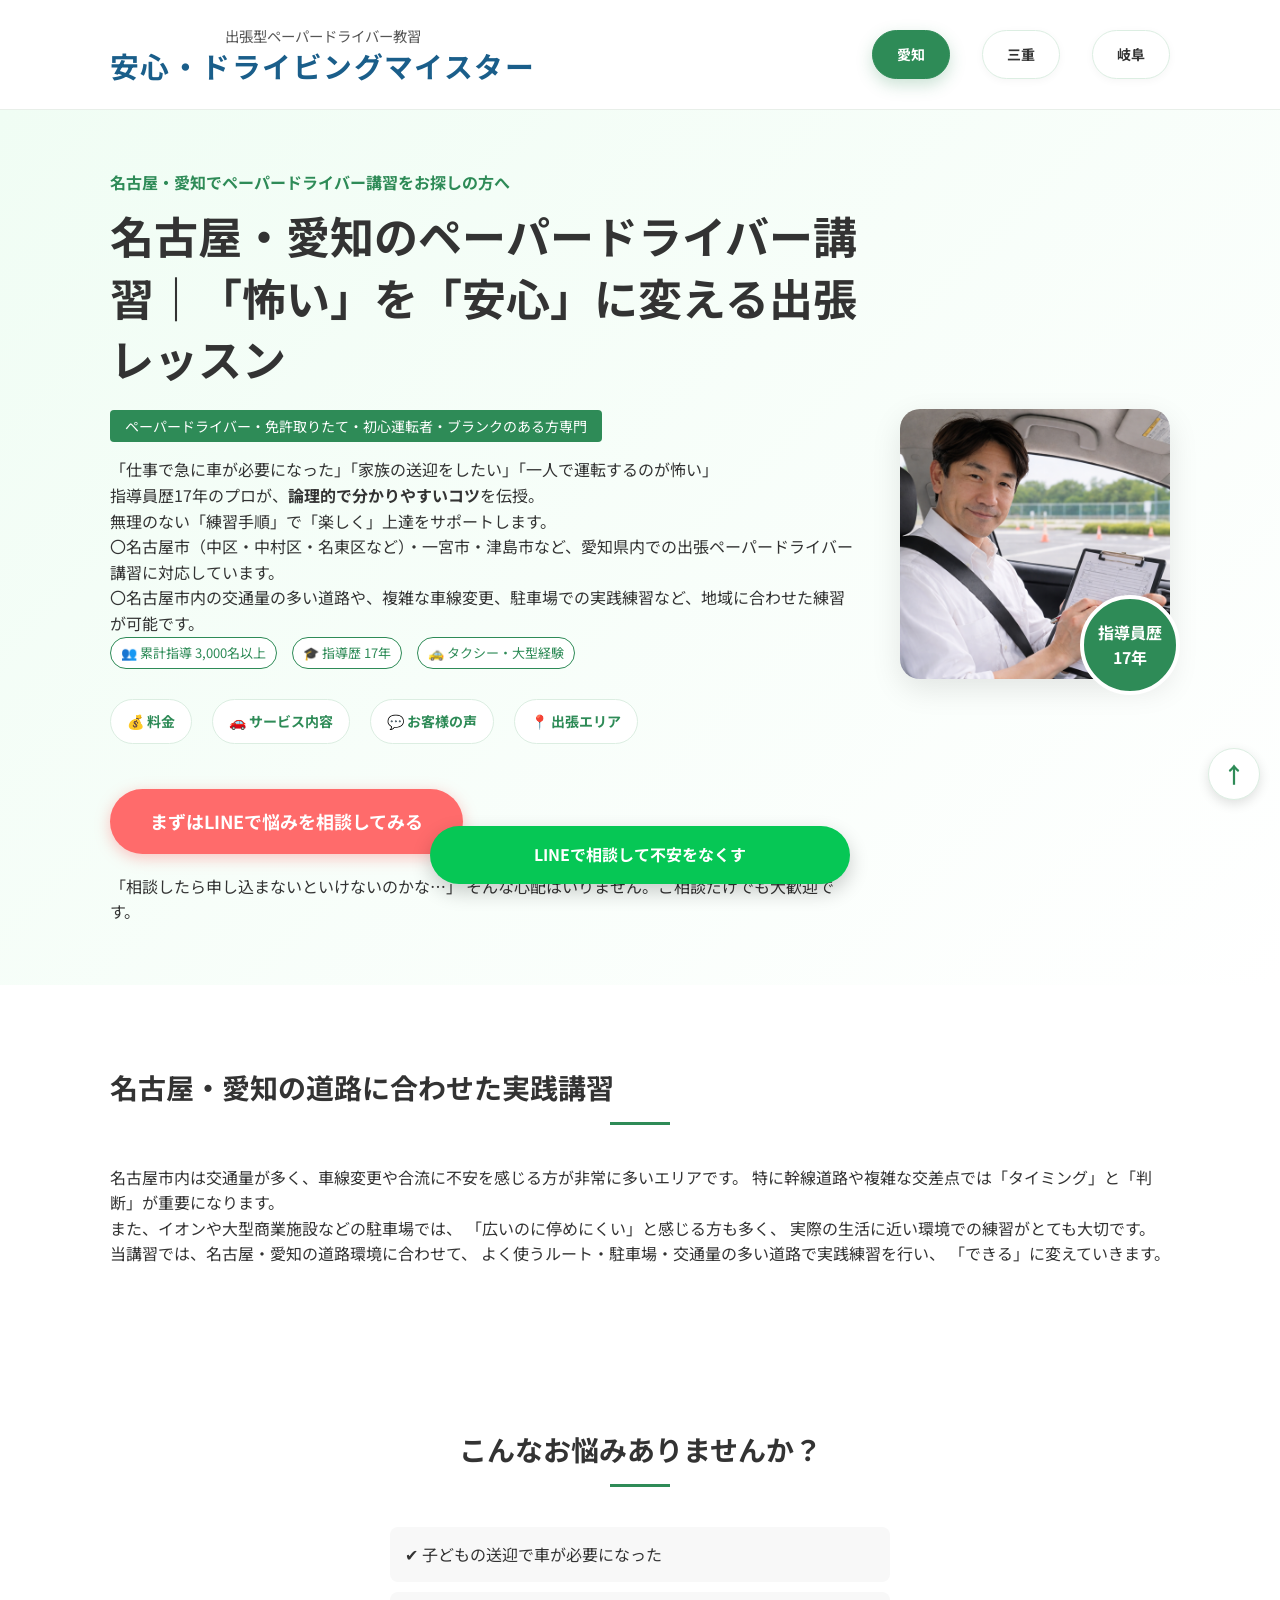
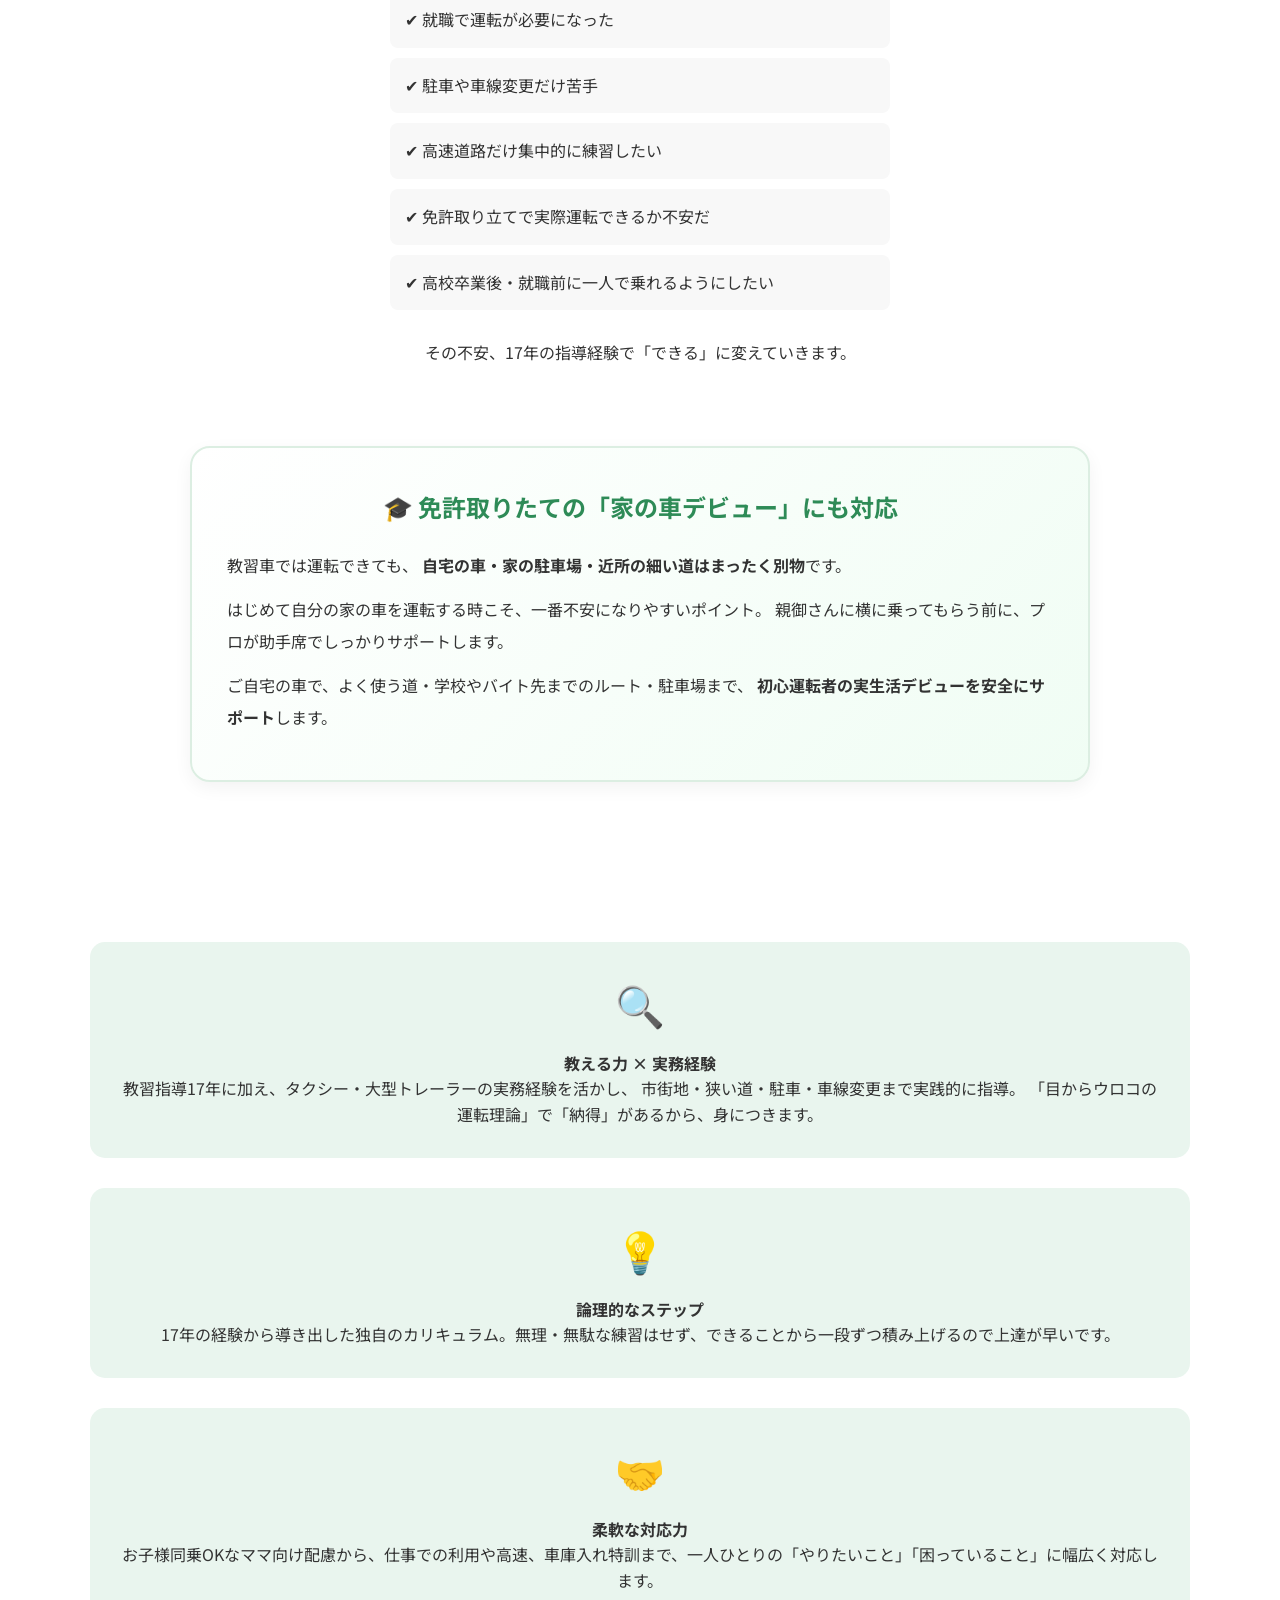
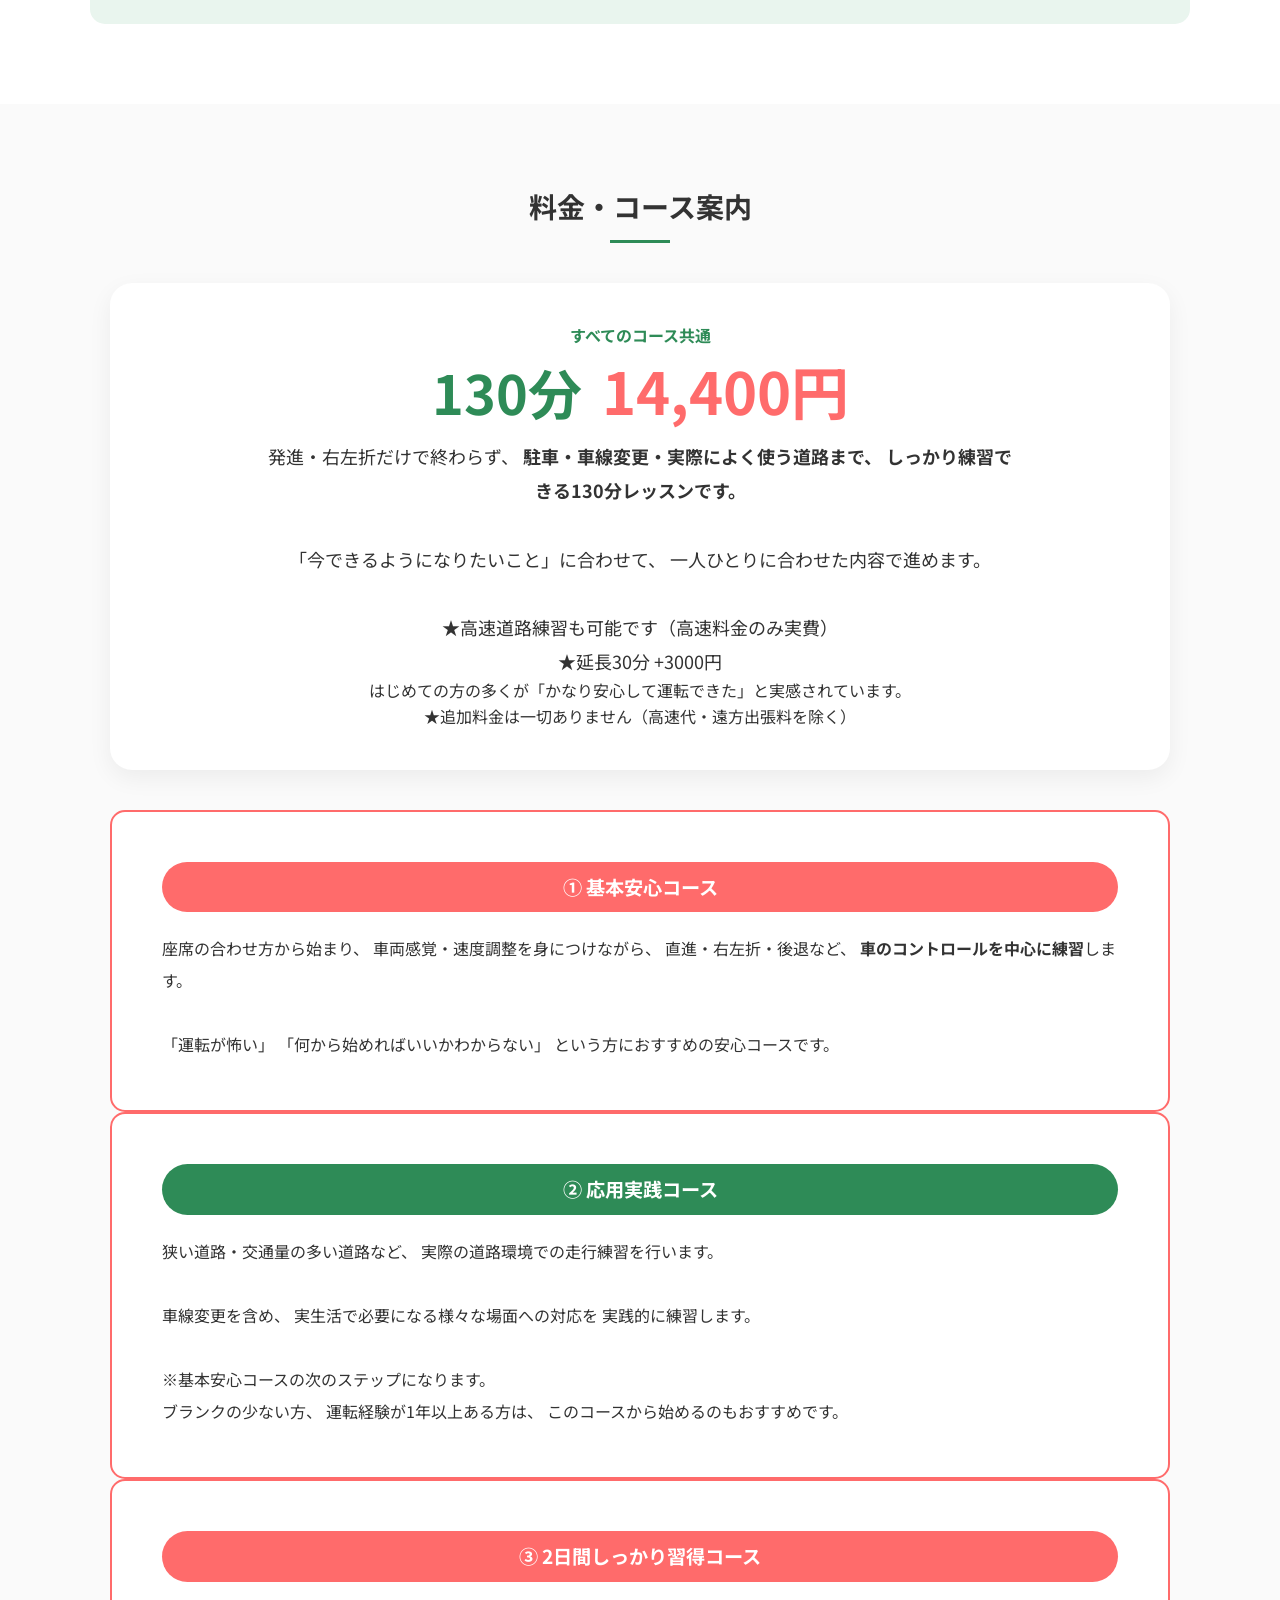
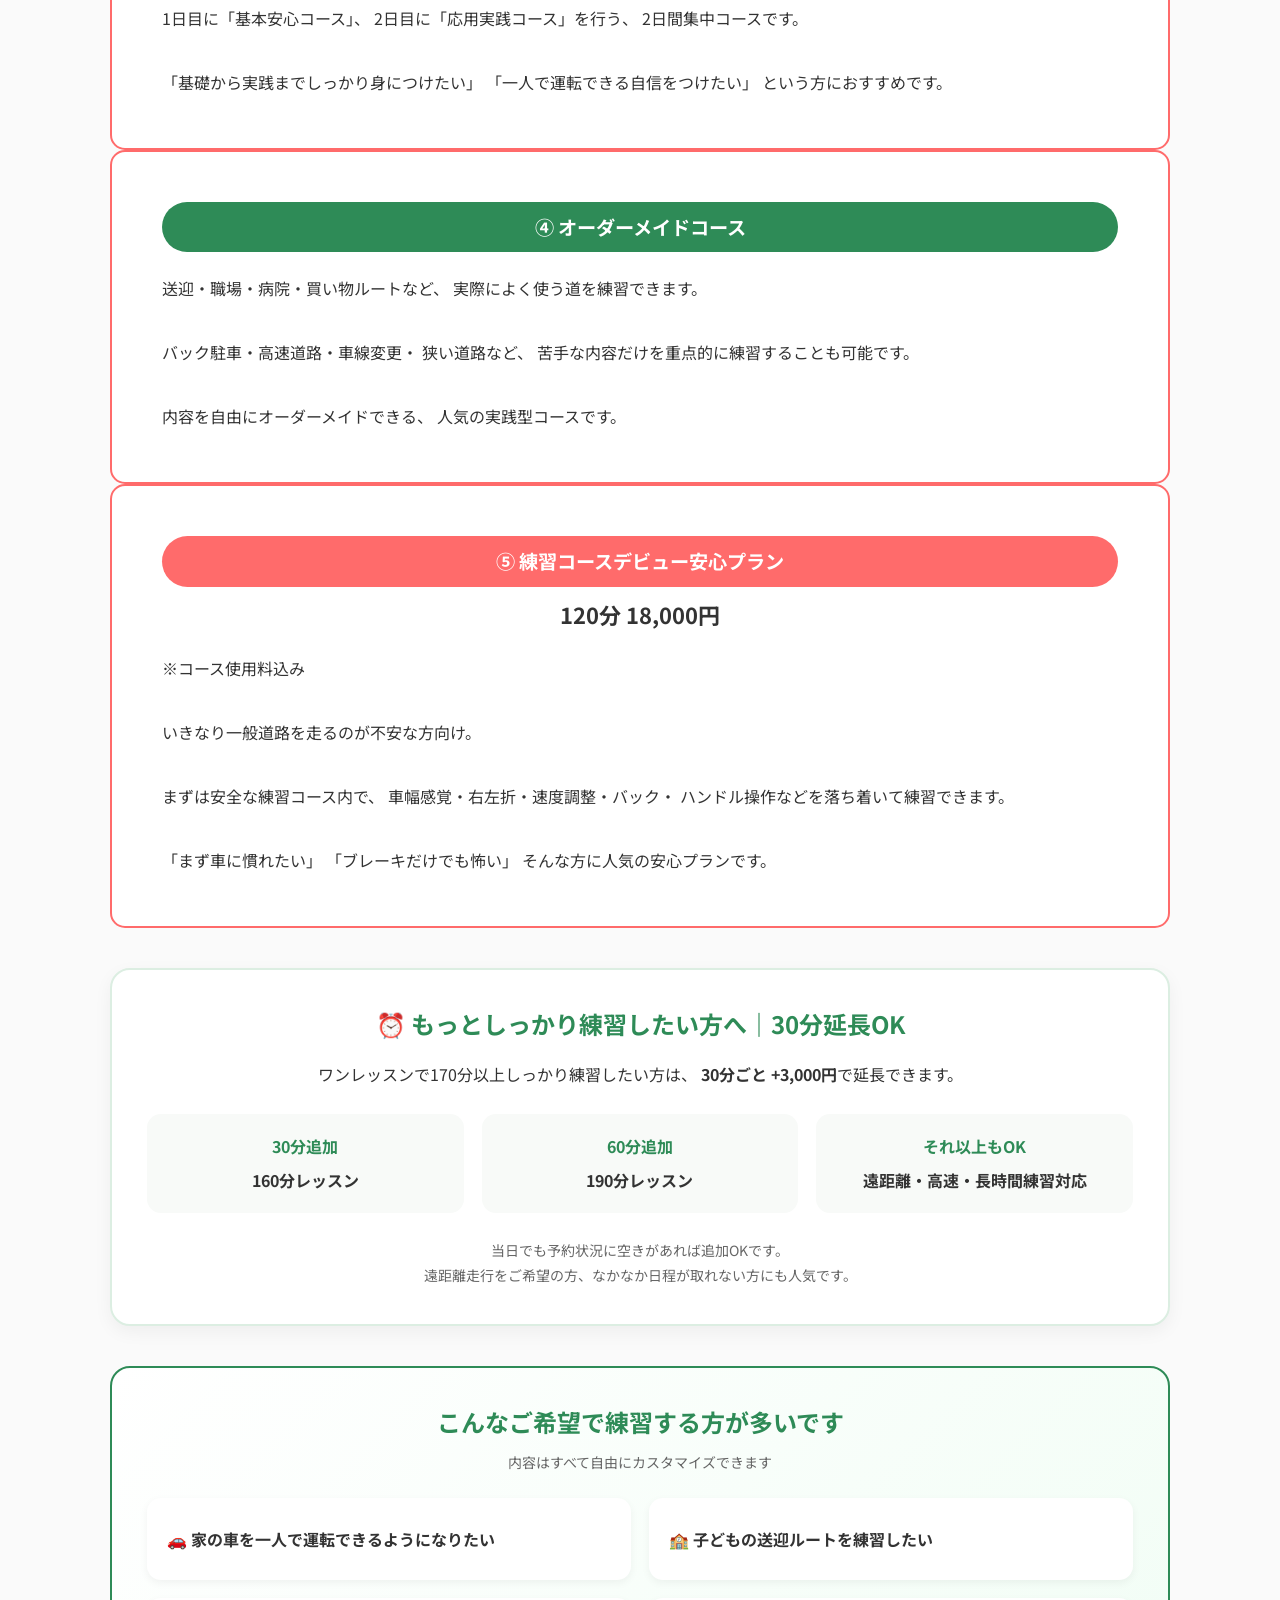
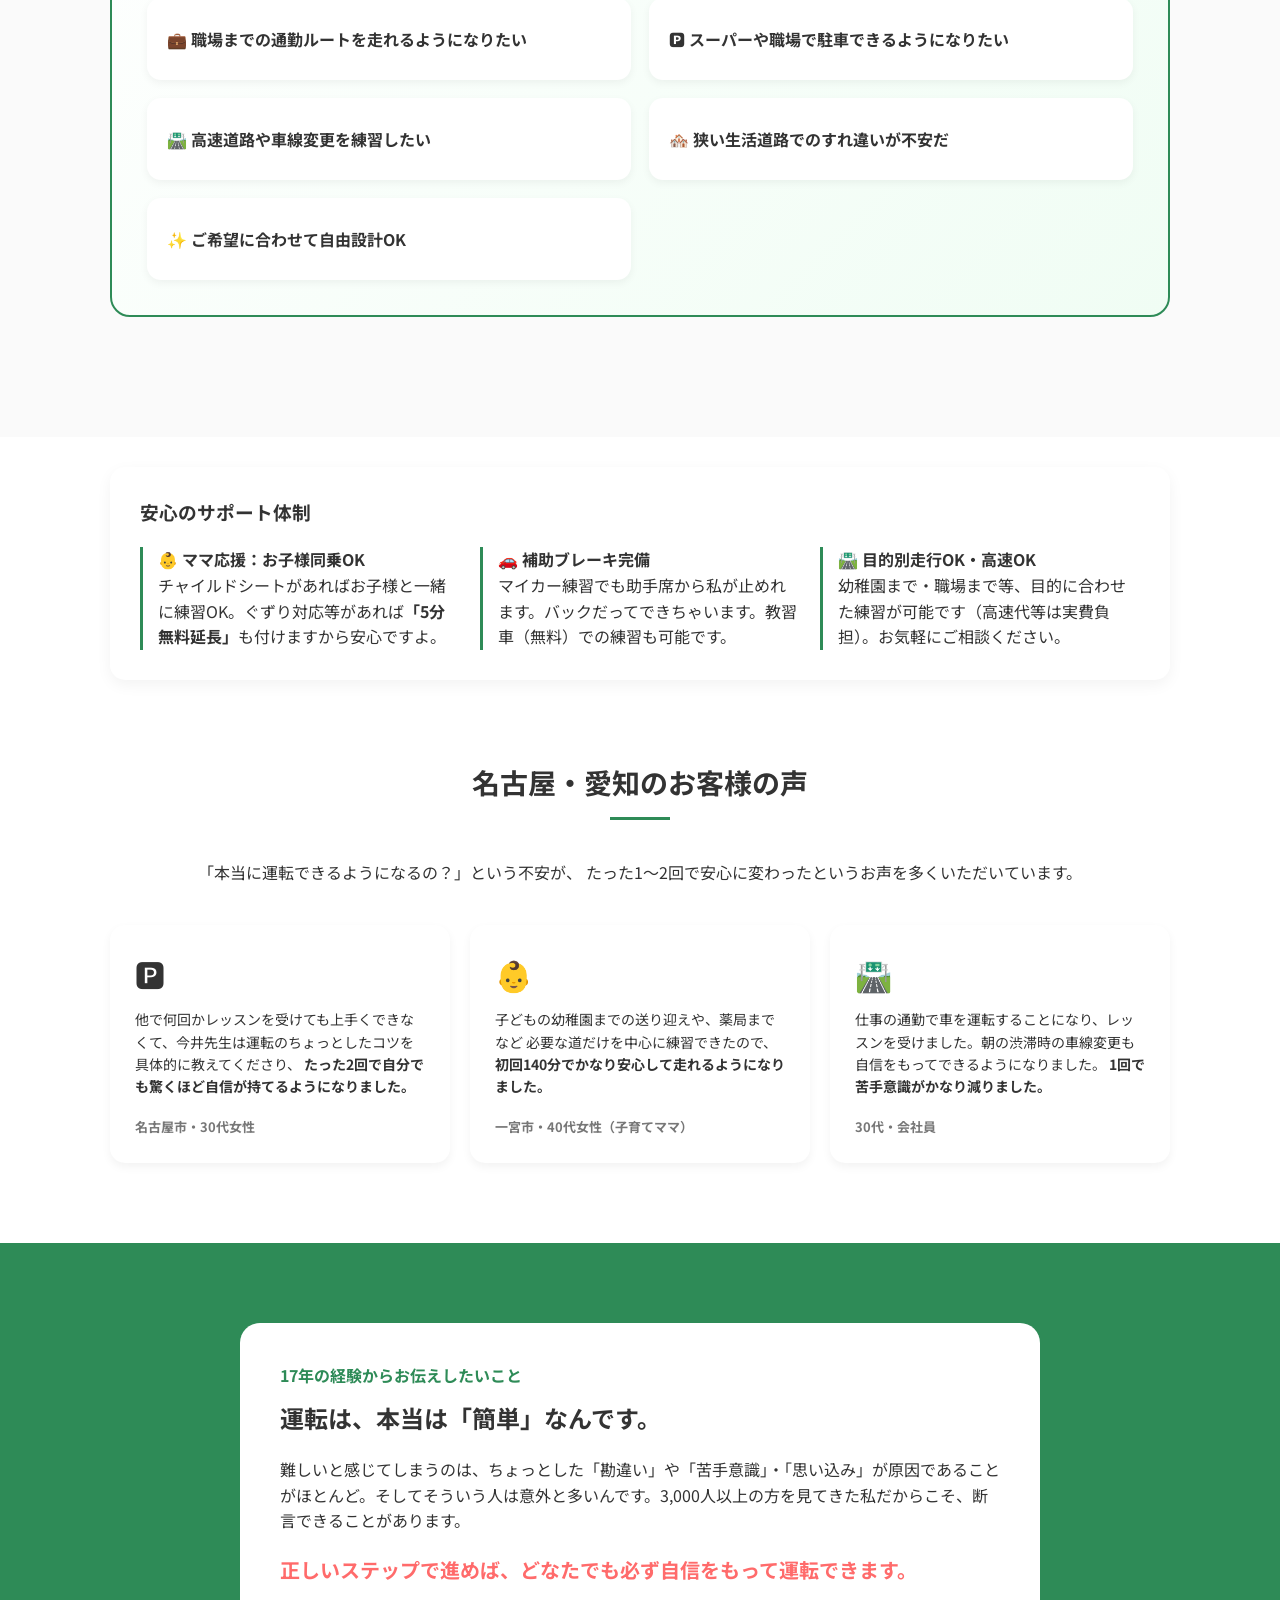
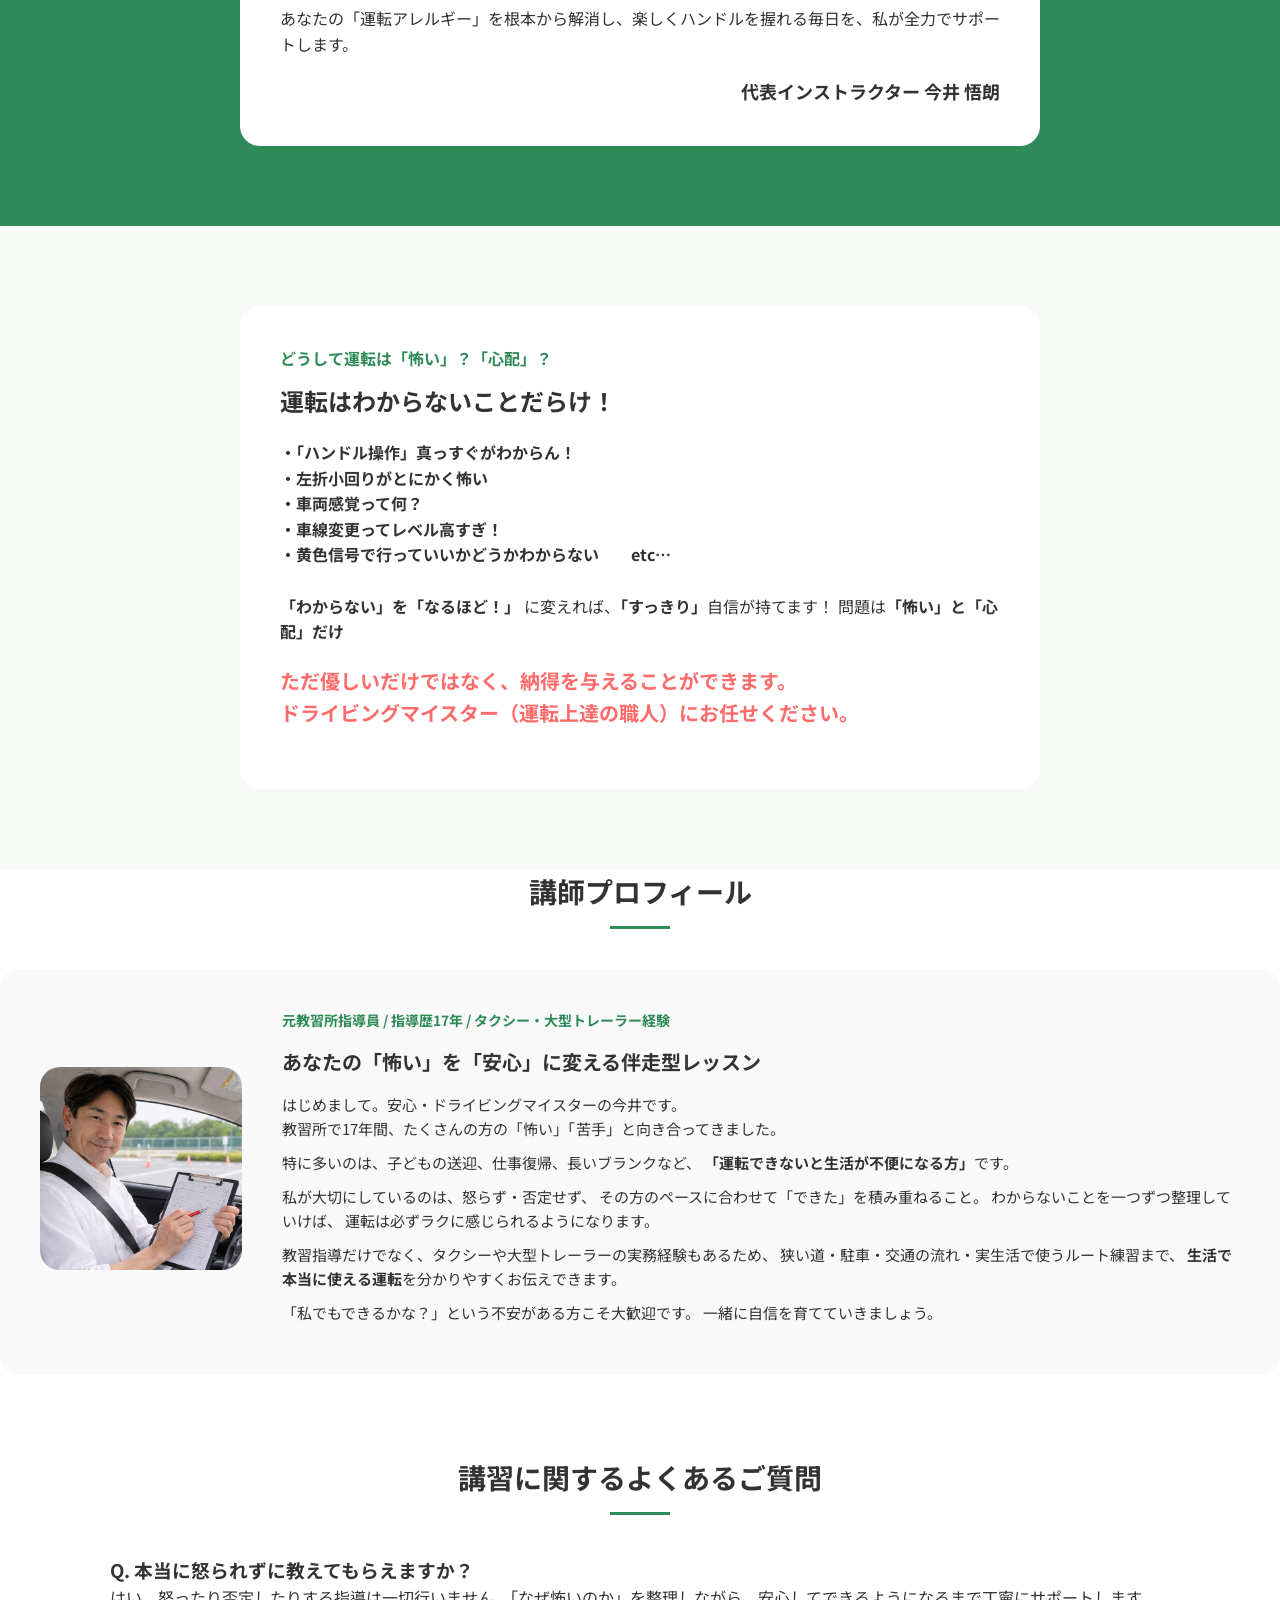
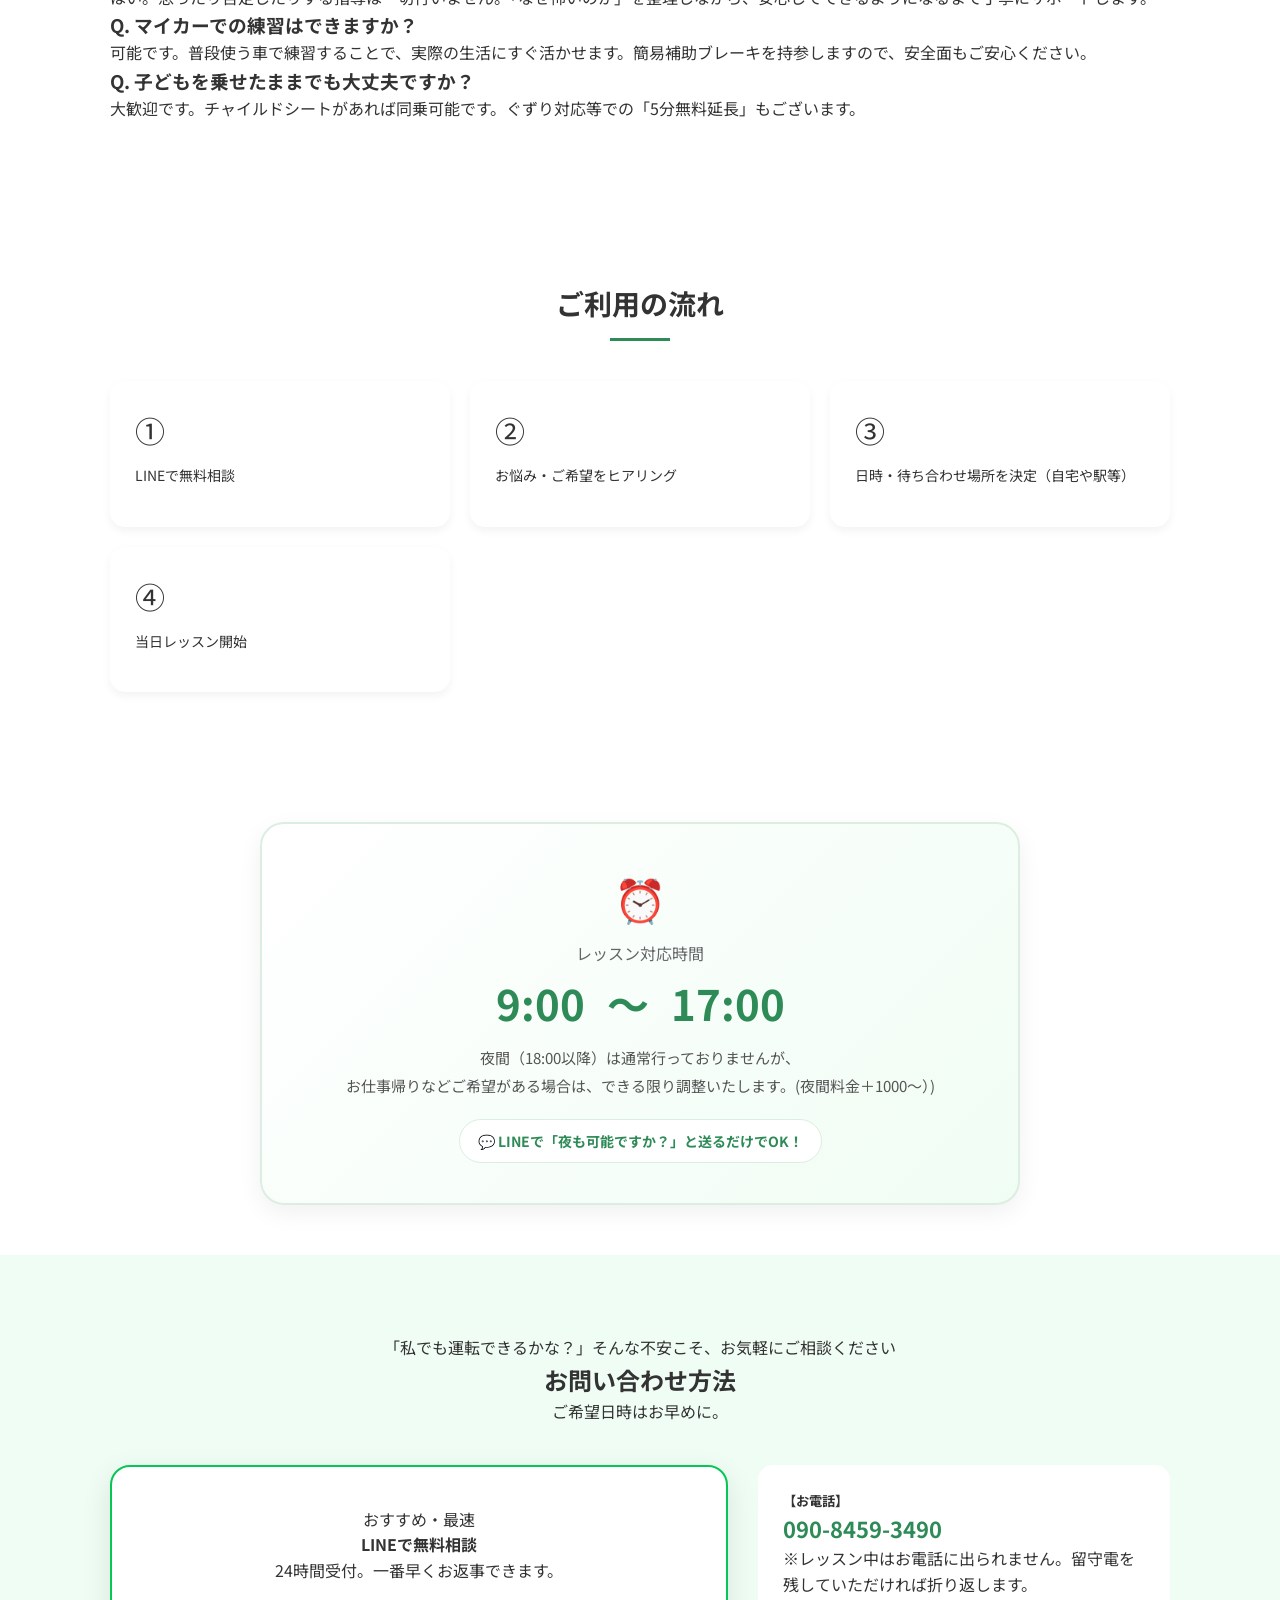
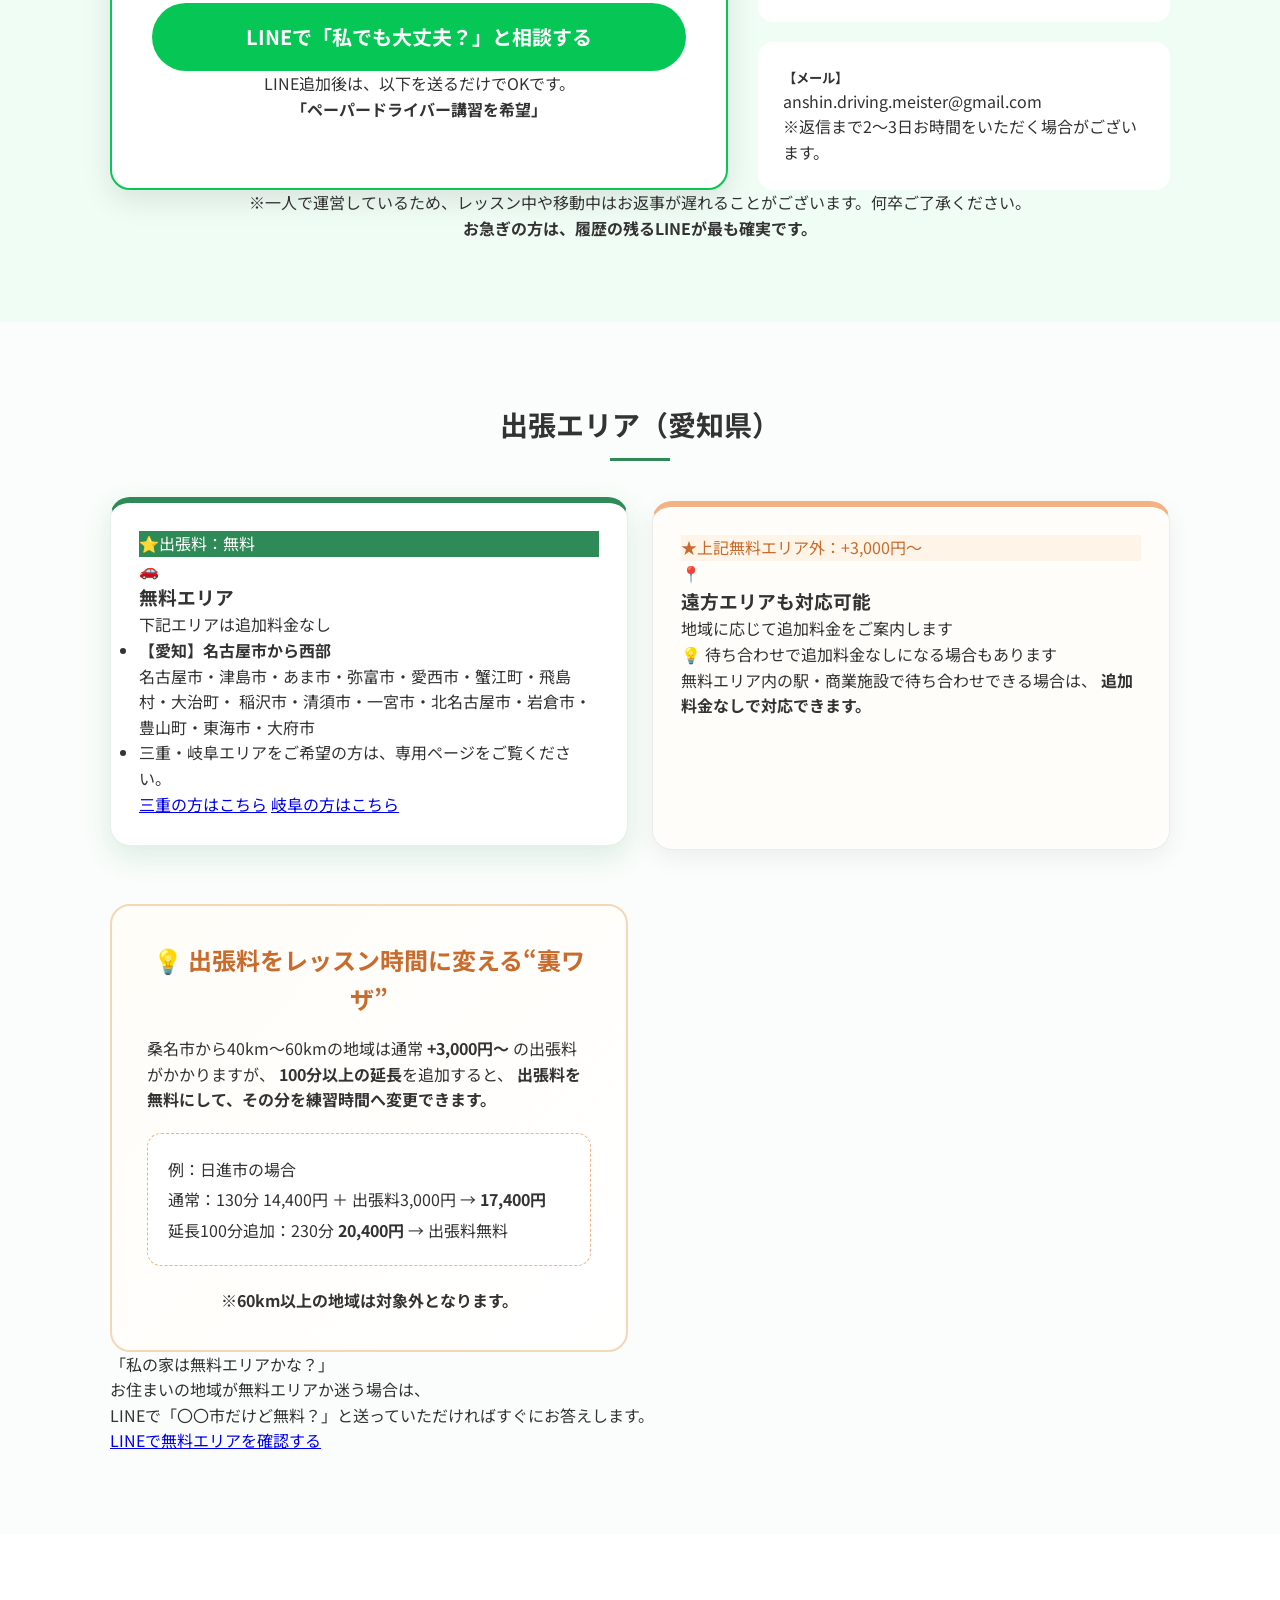
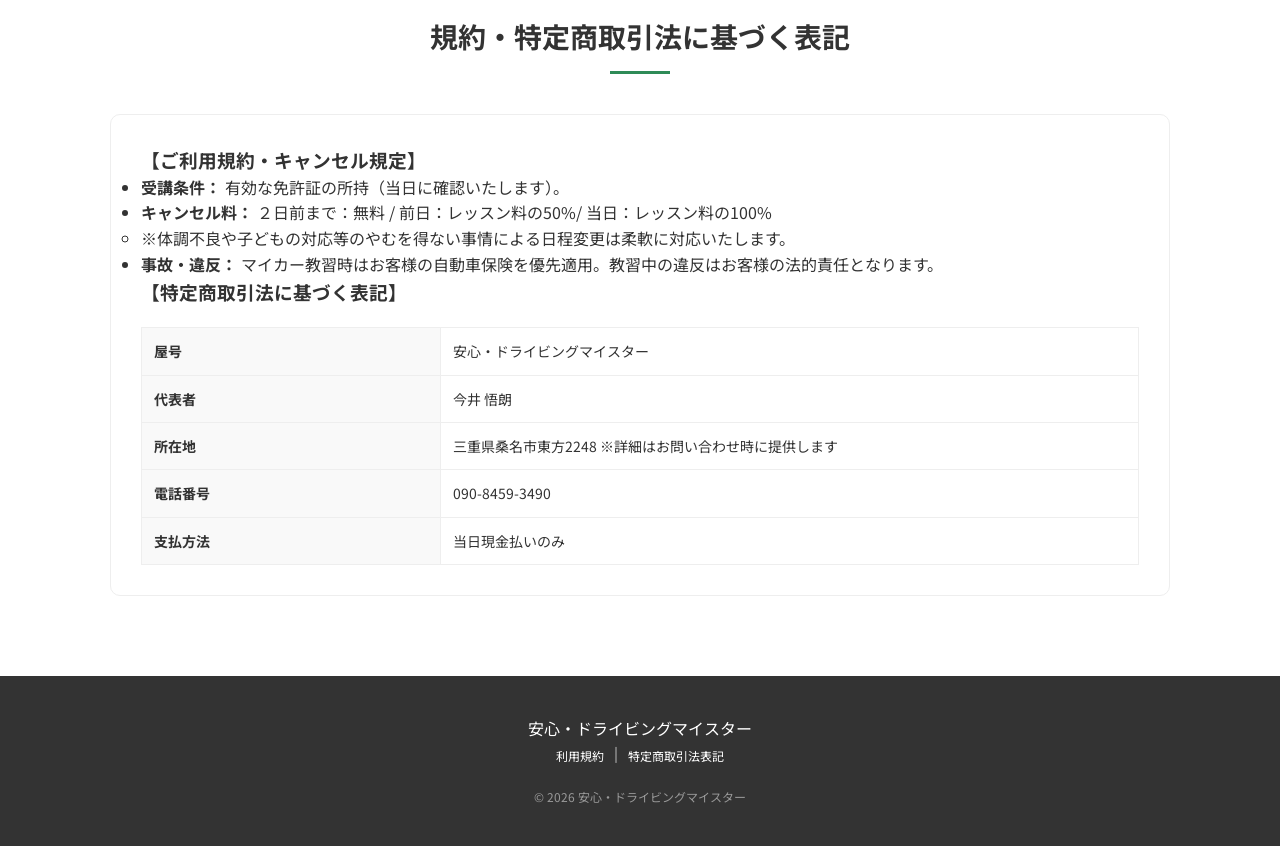
==== commit d1b1b0a9: "Add files via upload" ====
--- a/aichi.html
+++ b/aichi.html
@@ -106,9 +106,7 @@
                         「相談したら申し込まないといけないのかな…」
                         そんな心配はいりません。ご相談だけでも大歓迎です。
                     </p>
-                    <p class="line-easy-note">
-                        送迎・駐車・通勤など、ひとこと相談だけでも大丈夫です
-                    </p>
+                    
                 </div>
             </div>
             <div class="hero-image-area">
@@ -203,84 +201,157 @@
 
     <section class="section price-bg center" id="price">
         <div class="container">
-            <h2 class="section-title">料金はシンプルで安心</h2>
+            <h2 class="section-title">料金・コース案内</h2>
 
             <div class="price-first-view">
-                <p class="price-mini">1回でしっかり上達を実感できる人気レッスン</p>
+                <p class="price-mini">すべてのコース共通</p>
 
                 <div class="price-main-visual">
-                    <span class="price-time-strong">140分</span>
-                    <span class="price-price-strong">15,400円</span>
+                    <span class="price-time-strong">130分</span>
+                    <span class="price-price-strong">14,400円</span>
                 </div>
 
                 <p class="price-value-copy">
-                    〇浅く何回に分けるより、<strong>1回でしっかり練習時間を確保することで、
-                        駐車・送迎・車線変更まで、まとめて練習でき上達しやすくなります。</strong><br>
-                    〇また、1回で卒業するか、続けて受講するかは、お客様の希望を優先し、<strong>こちらから強制することは絶対にありません。</strong><br><br>
-                    ⭐高速道路練習も可能です（高速料金のみ実費）。
-                </p><br><br>
+                    発進・右左折だけで終わらず、<strong>
+                        駐車・車線変更・実際によく使う道路まで、
+                        しっかり練習できる130分レッスンです。
+                    </strong><br><br>
+
+                    「今できるようになりたいこと」に合わせて、
+                    一人ひとりに合わせた内容で進めます。<br><br>
+
+                    ★高速道路練習も可能です（高速料金のみ実費）<br>
+                    ★延長30分 +3000円
+                </p>
+
                 <p class="price-reassure">
-                    はじめての方の多くが「140分でかなり安心して運転できた」と実感されています。
-                </p>
+                    はじめての方の多くが「かなり安心して運転できた」と実感されています。
+                </p>
+
                 <p class="price-reassure">
                     ★追加料金は一切ありません（高速代・遠方出張料を除く）
                 </p>
             </div>
 
             <div class="single-price">
+
+                <!-- ① 基本 -->
                 <div class="price-card recommended">
-                    <span class="price-tag tag-pink">基本レッスン</span>
-                    <div class="price-name">基本から応用まで完全オーダーメイド</div>
+                    <span class="price-tag tag-pink">① 基本安心コース</span>
 
                     <p class="price-detail">
-                        〇基本操作から応用まで、あなたの今の不安や目的に合わせて
-                        <strong>完全オーダーメイドでカスタマイズします。</strong><br><br>
-
-                        〇まずは発進・右左折・車線変更・駐車など、
-                        基本から応用までしっかりできるように進めます。<br><br>
-
-                        〇そのうえで希望があれば、
-                        送迎ルート、職場までの通勤、スーパー駐車場、
-                        狭い道、高速道路、ご自宅周辺なども
-                        一緒に練習していきます。<br><br>
-
-                        〇<strong>駐車練習だけ。高速走行だけ。</strong>のような、ご希望のみの練習もできます。<br><br>
-
-                        <strong>「今できるようになりたいこと」まで含めて140分しっかり練習。</strong><br><br>
-
-                        無理なく一歩ずつ進めるので、
-                        「運転できるようになった」を実感できます。<br><br>
-
-                        <strong>満足できるまで何回でも受講可能です。</strong>
-                    </p>
-                </div>
-            </div>
-            <div class="extension-box">
-                <h3 class="extension-title">⏰ もっとしっかり練習したい方へ｜30分延長OK</h3>
-                <p class="extension-lead">
-                    ワンレッスンで170分以上しっかり練習したい方は、
-                    <strong>30分ごと +3,000円</strong>で延長できます。
-                </p>
-
-                <div class="extension-grid">
-                    <div class="extension-item">
-                        <h4>30分追加</h4>
-                        <p><strong>170分レッスン</strong></p>
-                    </div>
-                    <div class="extension-item">
-                        <h4>60分追加</h4>
-                        <p><strong>200分レッスン</strong></p>
-                    </div>
-                    <div class="extension-item">
-                        <h4>それ以上もOK</h4>
-                        <p><strong>遠距離・高速・長時間練習対応</strong></p>
-                    </div>
-                </div>
-
-                <p class="extension-note">
-                    当日でも予約状況に空きがあれば追加OKです。<br>
-                    遠距離走行をご希望の方、なかなか日程が取れない方にも人気です。
-                </p>
+                        座席の合わせ方から始まり、
+                        車両感覚・速度調整を身につけながら、
+                        直進・右左折・後退など、
+                        <strong>車のコントロールを中心に練習</strong>します。<br><br>
+
+                        「運転が怖い」
+                        「何から始めればいいかわからない」
+                        という方におすすめの安心コースです。
+                    </p>
+                </div>
+
+                <!-- ② 応用 -->
+                <div class="price-card recommended">
+                    <span class="price-tag tag-green">② 応用実践コース</span>
+
+                    <p class="price-detail">
+                        狭い道路・交通量の多い道路など、
+                        実際の道路環境での走行練習を行います。<br><br>
+
+                        車線変更を含め、
+                        実生活で必要になる様々な場面への対応を
+                        実践的に練習します。<br><br>
+
+                        ※基本安心コースの次のステップになります。<br>
+                        ブランクの少ない方、
+                        運転経験が1年以上ある方は、
+                        このコースから始めるのもおすすめです。
+                    </p>
+                </div>
+
+                <!-- ③ 2日間 -->
+                <div class="price-card recommended">
+                    <span class="price-tag tag-pink">③ 2日間しっかり習得コース</span>
+
+                    <p class="price-detail">
+                        1日目に「基本安心コース」、
+                        2日目に「応用実践コース」を行う、
+                        2日間集中コースです。<br><br>
+
+                        「基礎から実践までしっかり身につけたい」
+                        「一人で運転できる自信をつけたい」
+                        という方におすすめです。
+                    </p>
+                </div>
+
+                <!-- ④ オーダーメイド -->
+                <div class="price-card recommended">
+                    <span class="price-tag tag-green">④ オーダーメイドコース</span>
+
+                    <p class="price-detail">
+                        送迎・職場・病院・買い物ルートなど、
+                        実際によく使う道を練習できます。<br><br>
+
+                        バック駐車・高速道路・車線変更・
+                        狭い道路など、
+                        苦手な内容だけを重点的に練習することも可能です。<br><br>
+
+                        内容を自由にオーダーメイドできる、
+                        人気の実践型コースです。
+                    </p>
+                </div>
+
+                <!-- ⑤ 練習コース -->
+                <div class="price-card recommended">
+                    <span class="price-tag tag-pink">⑤ 練習コースデビュー安心プラン</span>
+
+                    <div class="price-name">
+                        120分 18,000円
+                    </div>
+
+                    <p class="price-detail">
+                        ※コース使用料込み<br><br>
+
+                        いきなり一般道路を走るのが不安な方向け。<br><br>
+
+                        まずは安全な練習コース内で、
+                        車幅感覚・右左折・速度調整・バック・
+                        ハンドル操作などを落ち着いて練習できます。<br><br>
+
+                        「まず車に慣れたい」
+                        「ブレーキだけでも怖い」
+                        そんな方に人気の安心プランです。
+                    </p>
+                </div>
+                <div class="extension-box">
+                    <h3 class="extension-title">⏰ もっとしっかり練習したい方へ｜30分延長OK</h3>
+                    <p class="extension-lead">
+                        ワンレッスンで170分以上しっかり練習したい方は、
+                        <strong>30分ごと +3,000円</strong>で延長できます。
+                    </p>
+
+                    <div class="extension-grid">
+                        <div class="extension-item">
+                            <h4>30分追加</h4>
+                            <p><strong>160分レッスン</strong></p>
+                        </div>
+                        <div class="extension-item">
+                            <h4>60分追加</h4>
+                            <p><strong>190分レッスン</strong></p>
+                        </div>
+                        <div class="extension-item">
+                            <h4>それ以上もOK</h4>
+                            <p><strong>遠距離・高速・長時間練習対応</strong></p>
+                        </div>
+                    </div>
+
+                    <p class="extension-note">
+                        当日でも予約状況に空きがあれば追加OKです。<br>
+                        遠距離走行をご希望の方、なかなか日程が取れない方にも人気です。
+                    </p>
+                </div>
+
             </div>
 
 
@@ -618,8 +689,8 @@
 
                     <div class="travel-example">
                         <p>例：日進市の場合</p>
-                        <p>通常：140分 15,400円 ＋ 出張料3,000円 → <strong>17,400円</strong></p>
-                        <p>延長100分追加：240分 <strong>21,400円</strong> → 出張料無料</p>
+                        <p>通常：130分 14,400円 ＋ 出張料3,000円 → <strong>17,400円</strong></p>
+                        <p>延長100分追加：230分 <strong>20,400円</strong> → 出張料無料</p>
                     </div>
 
                     <p class="travel-bottom">
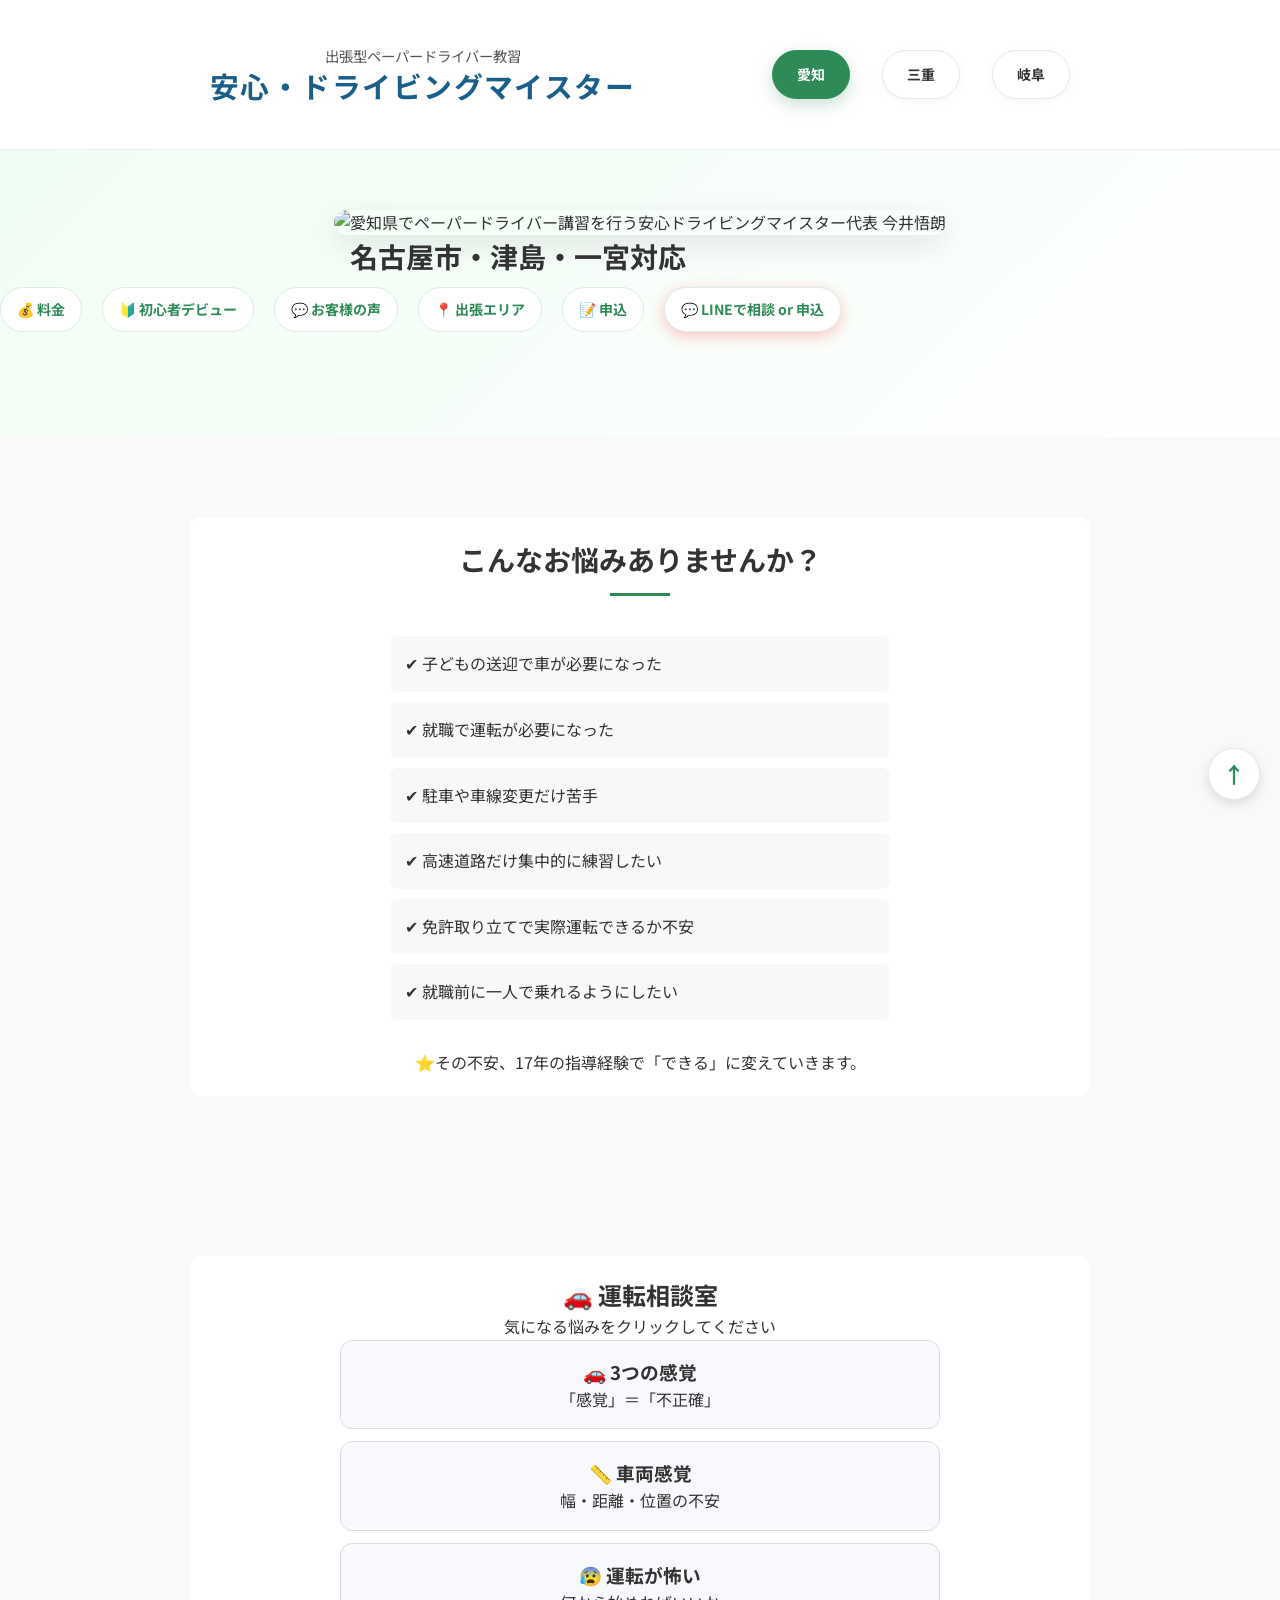
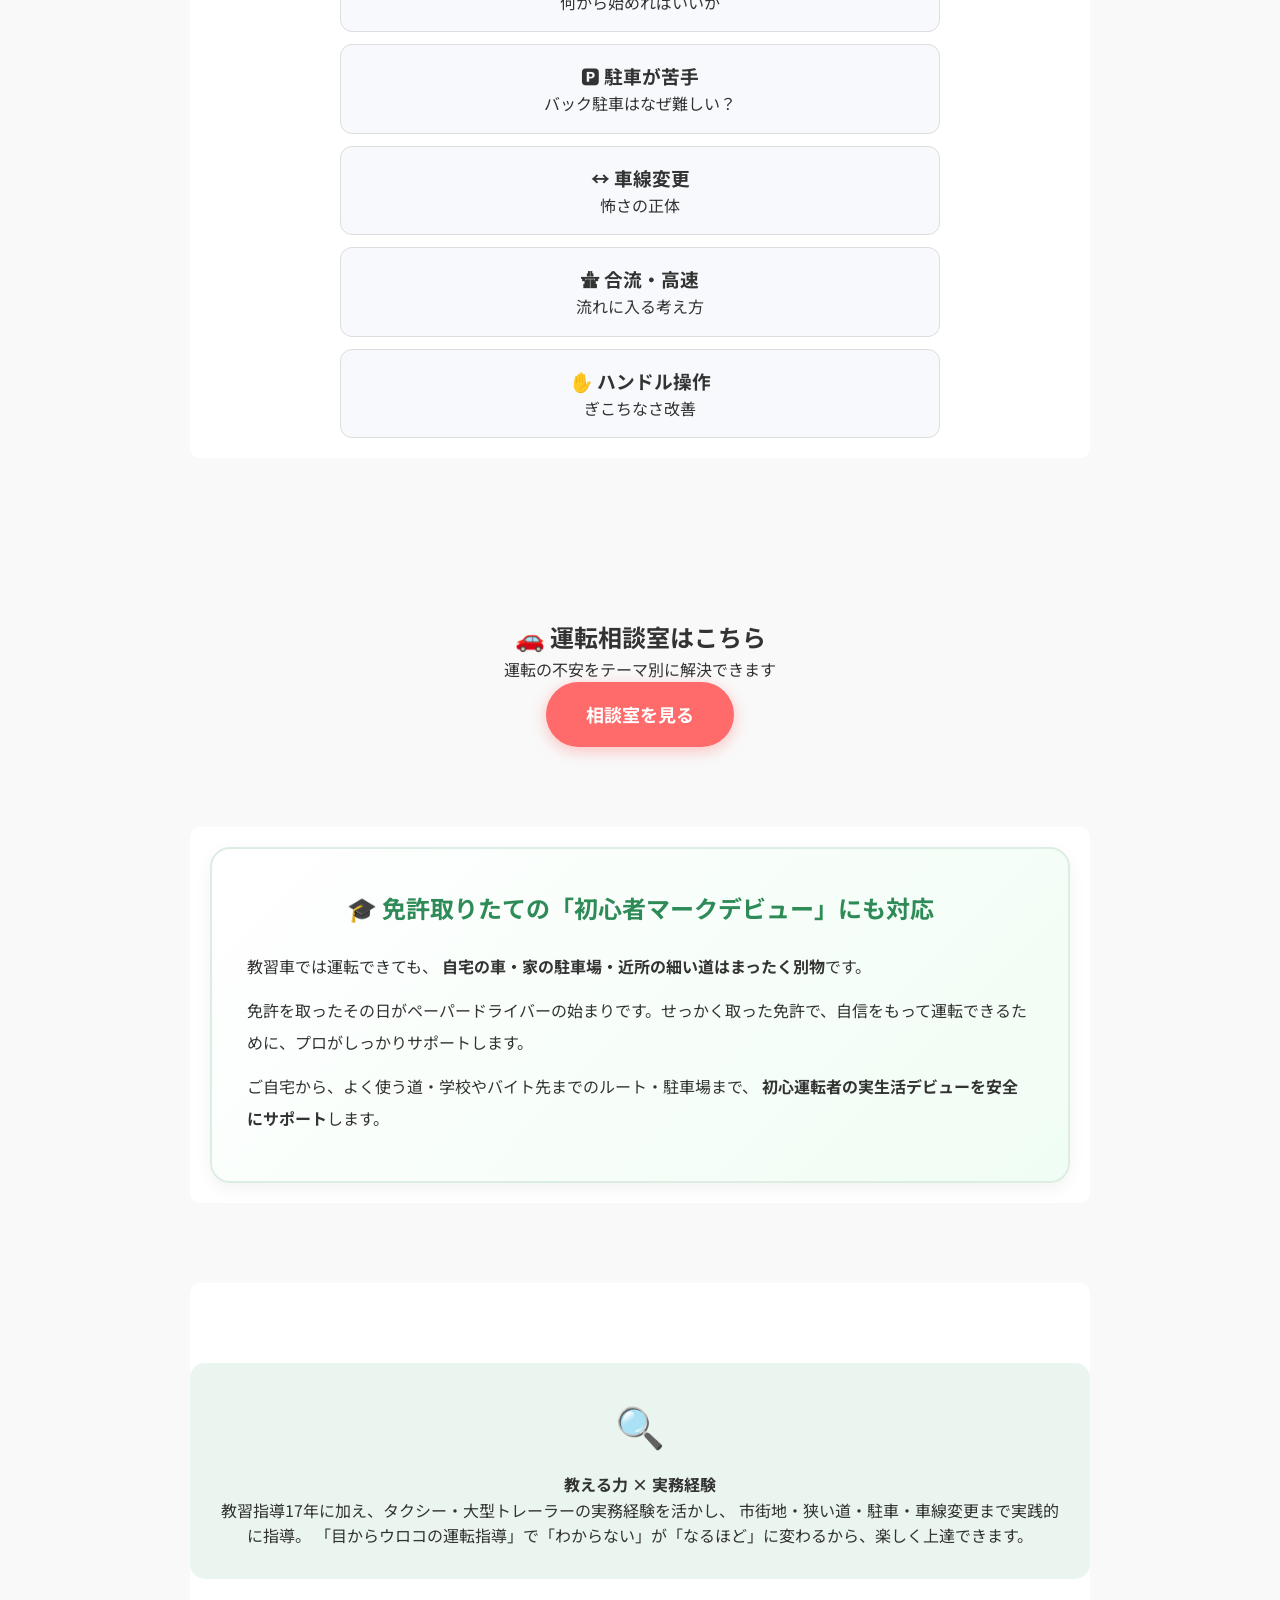
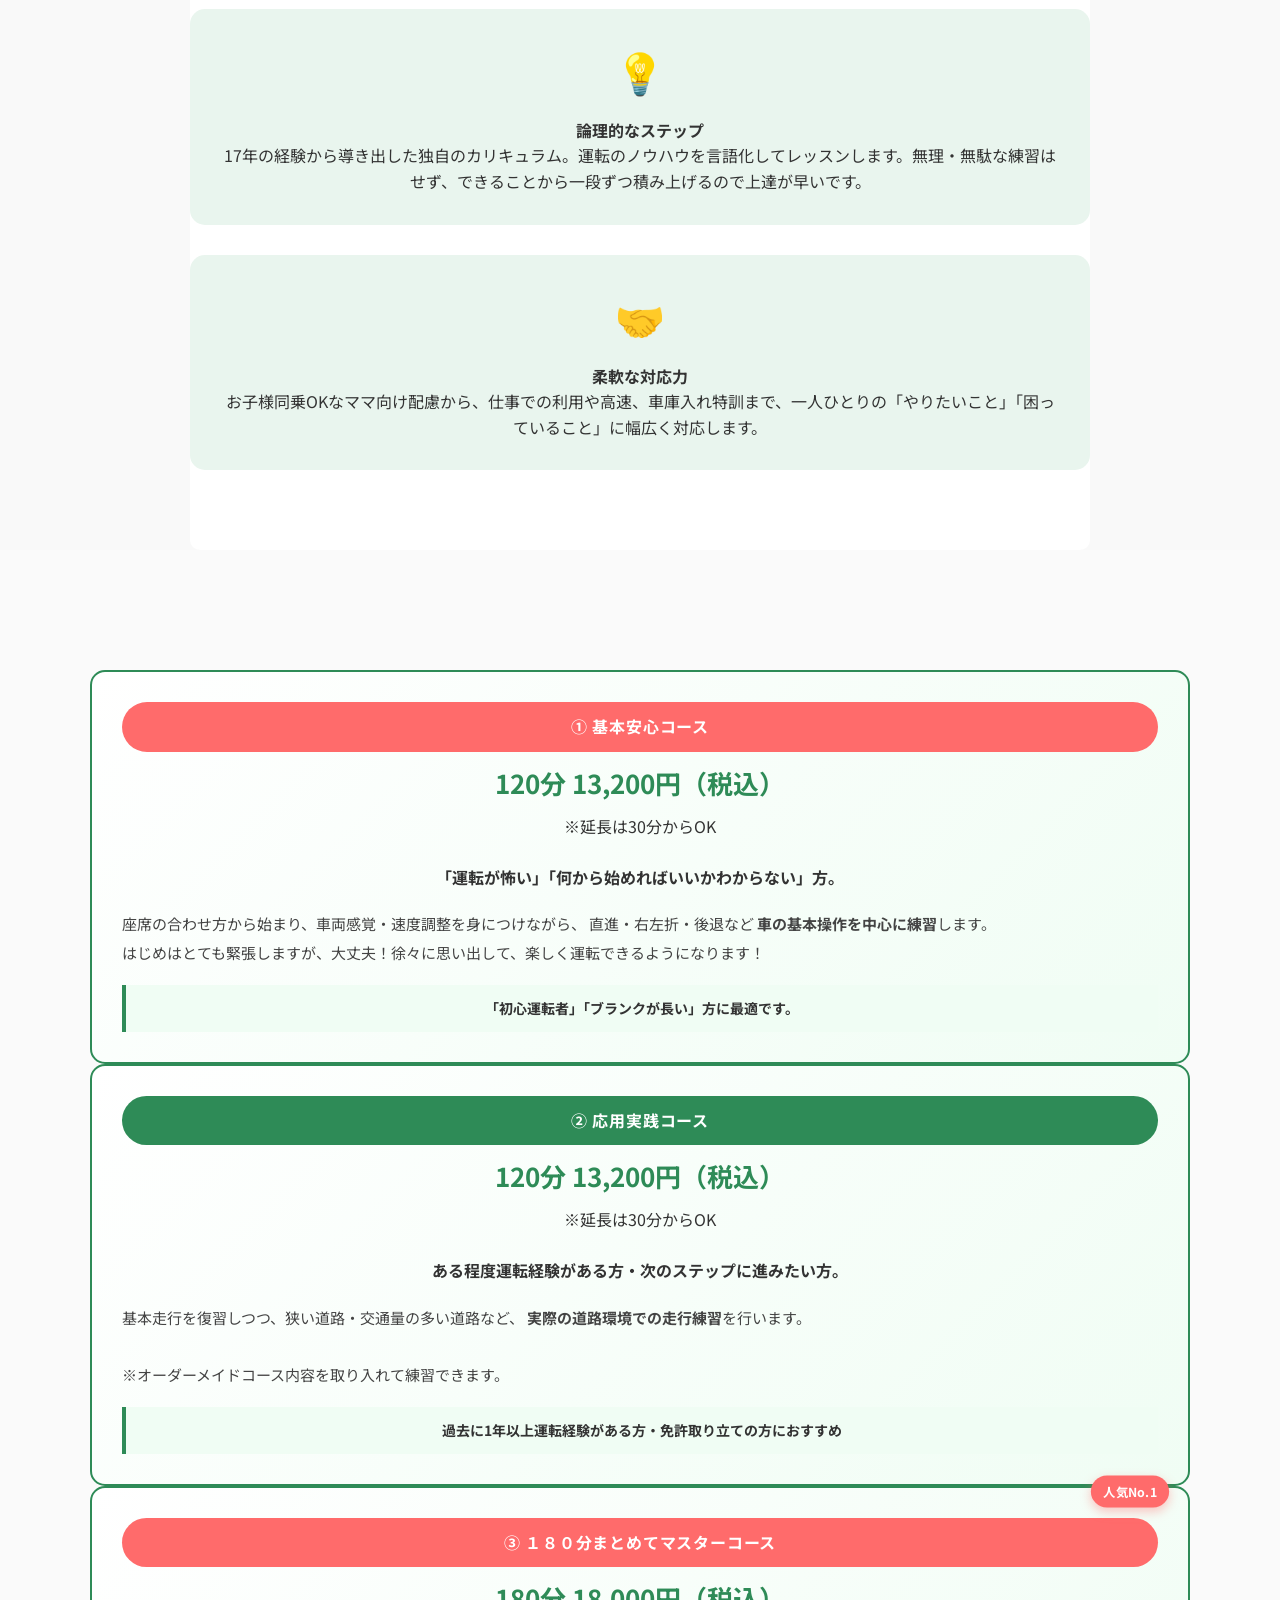
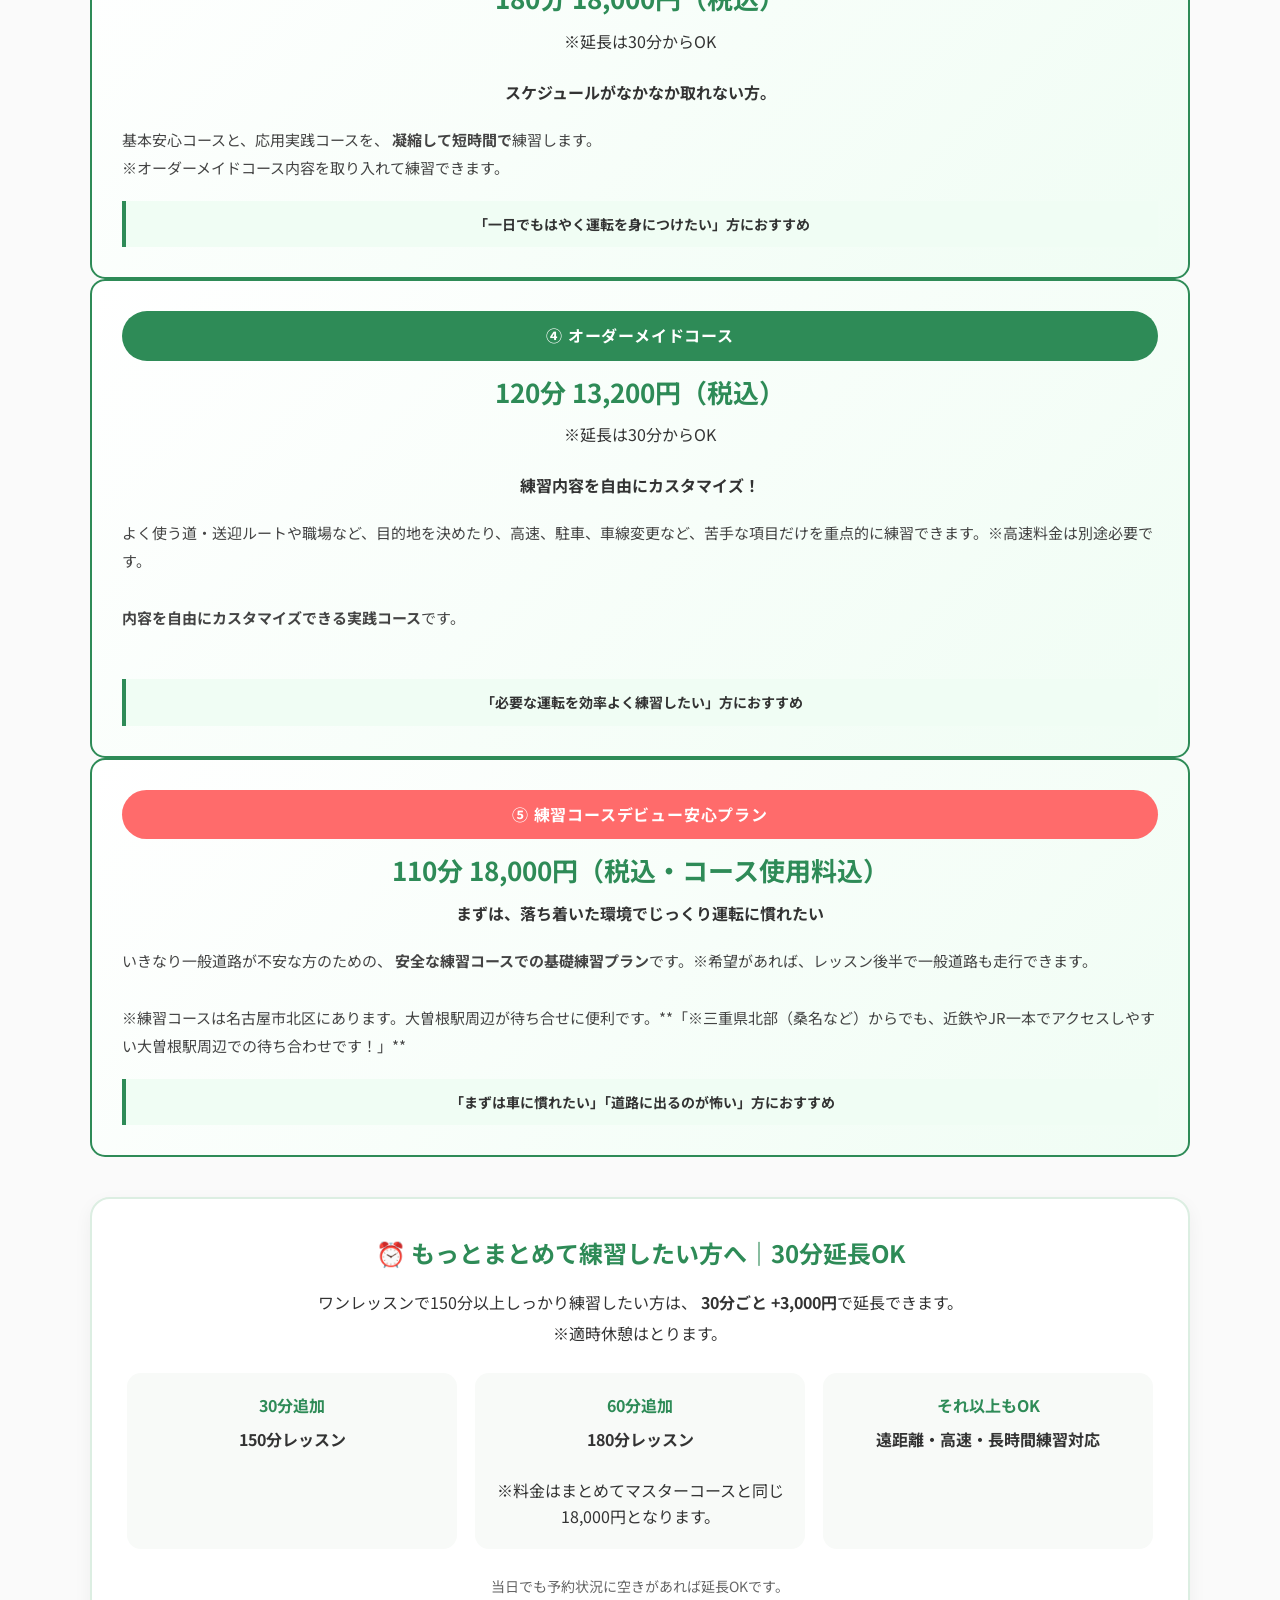
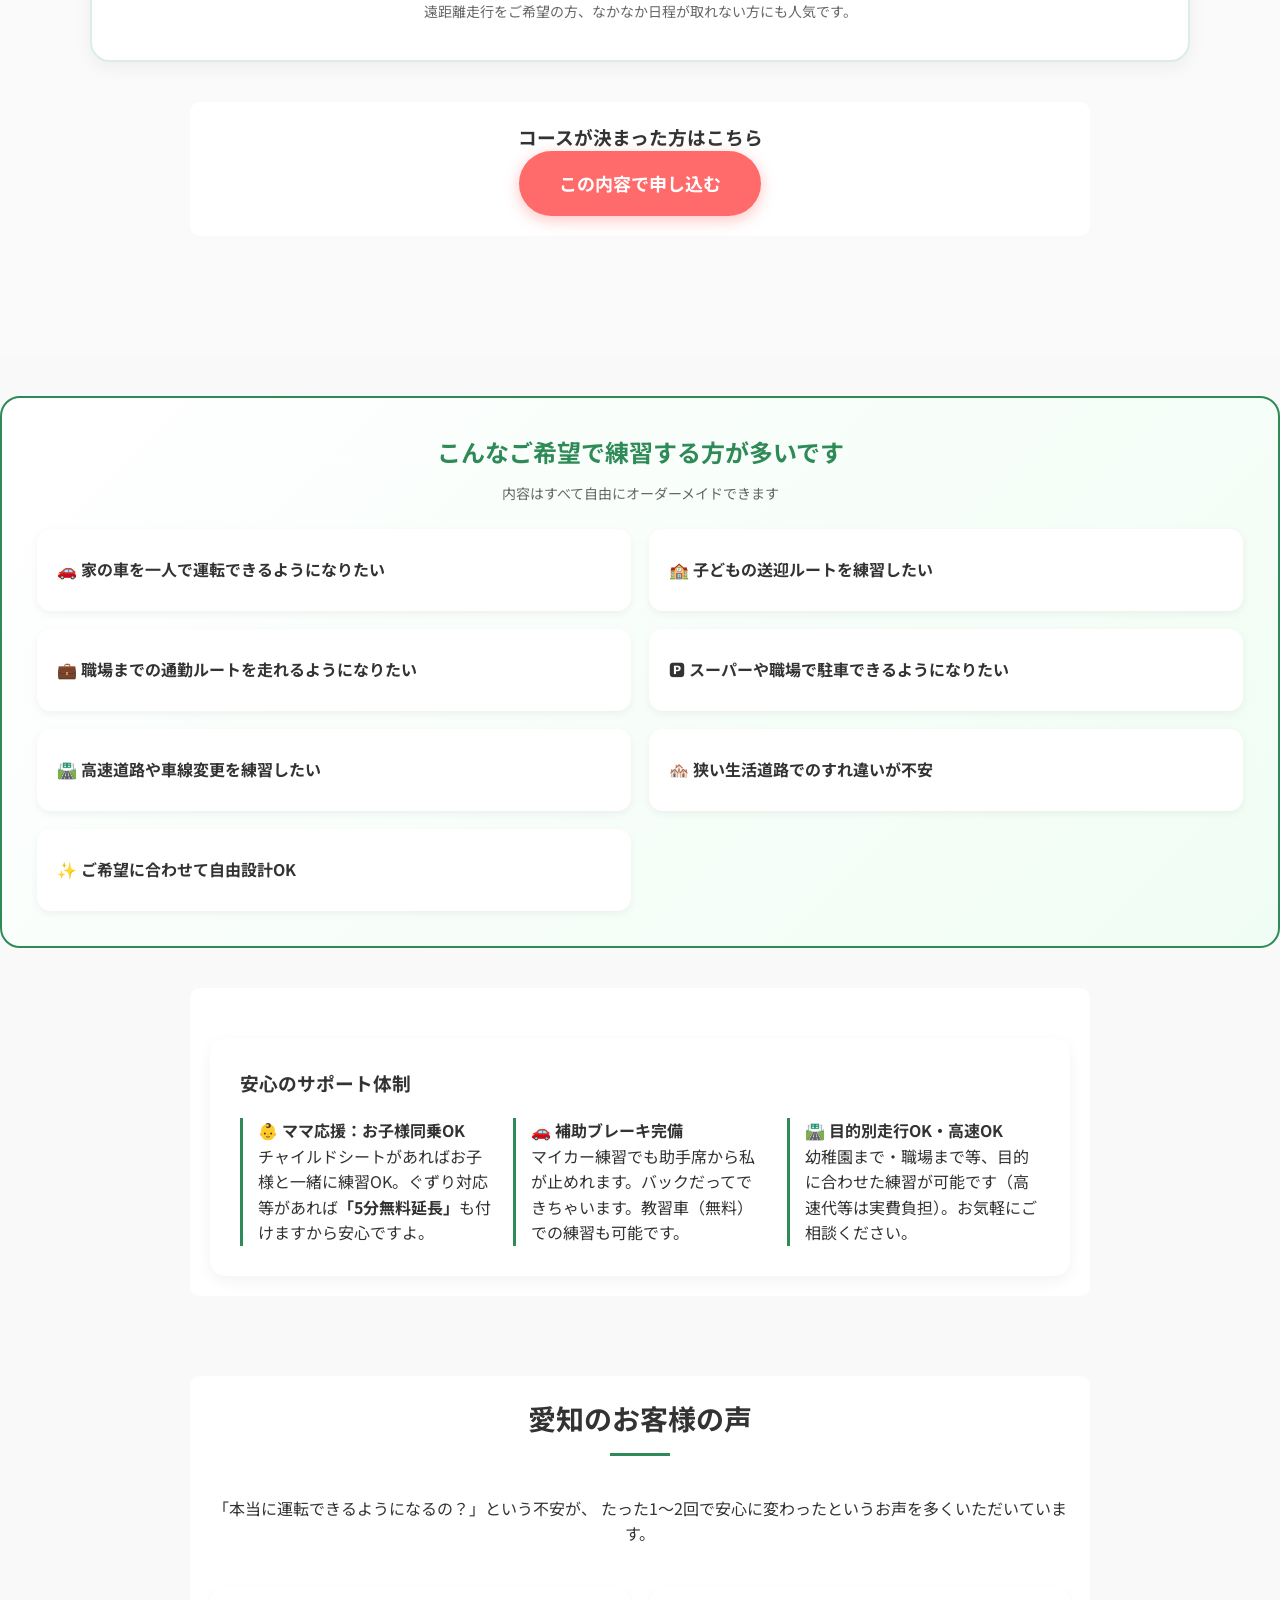
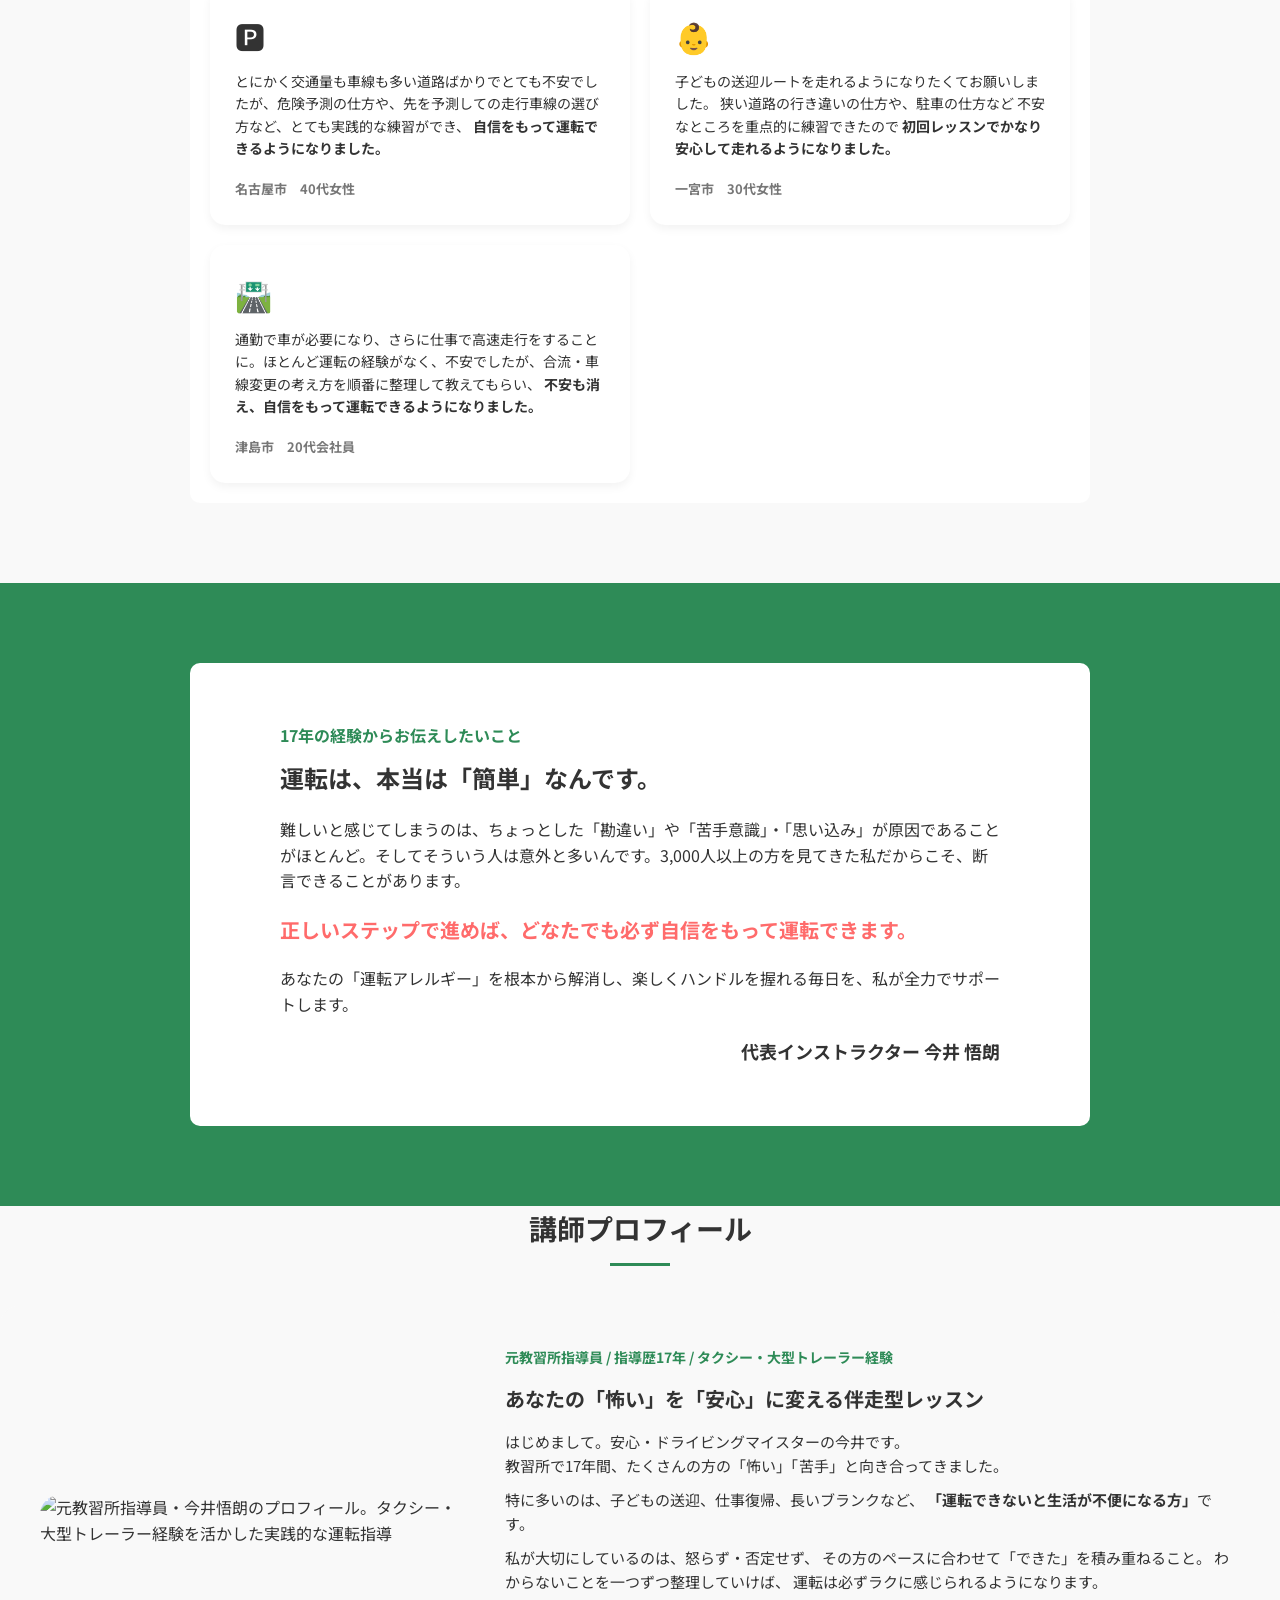
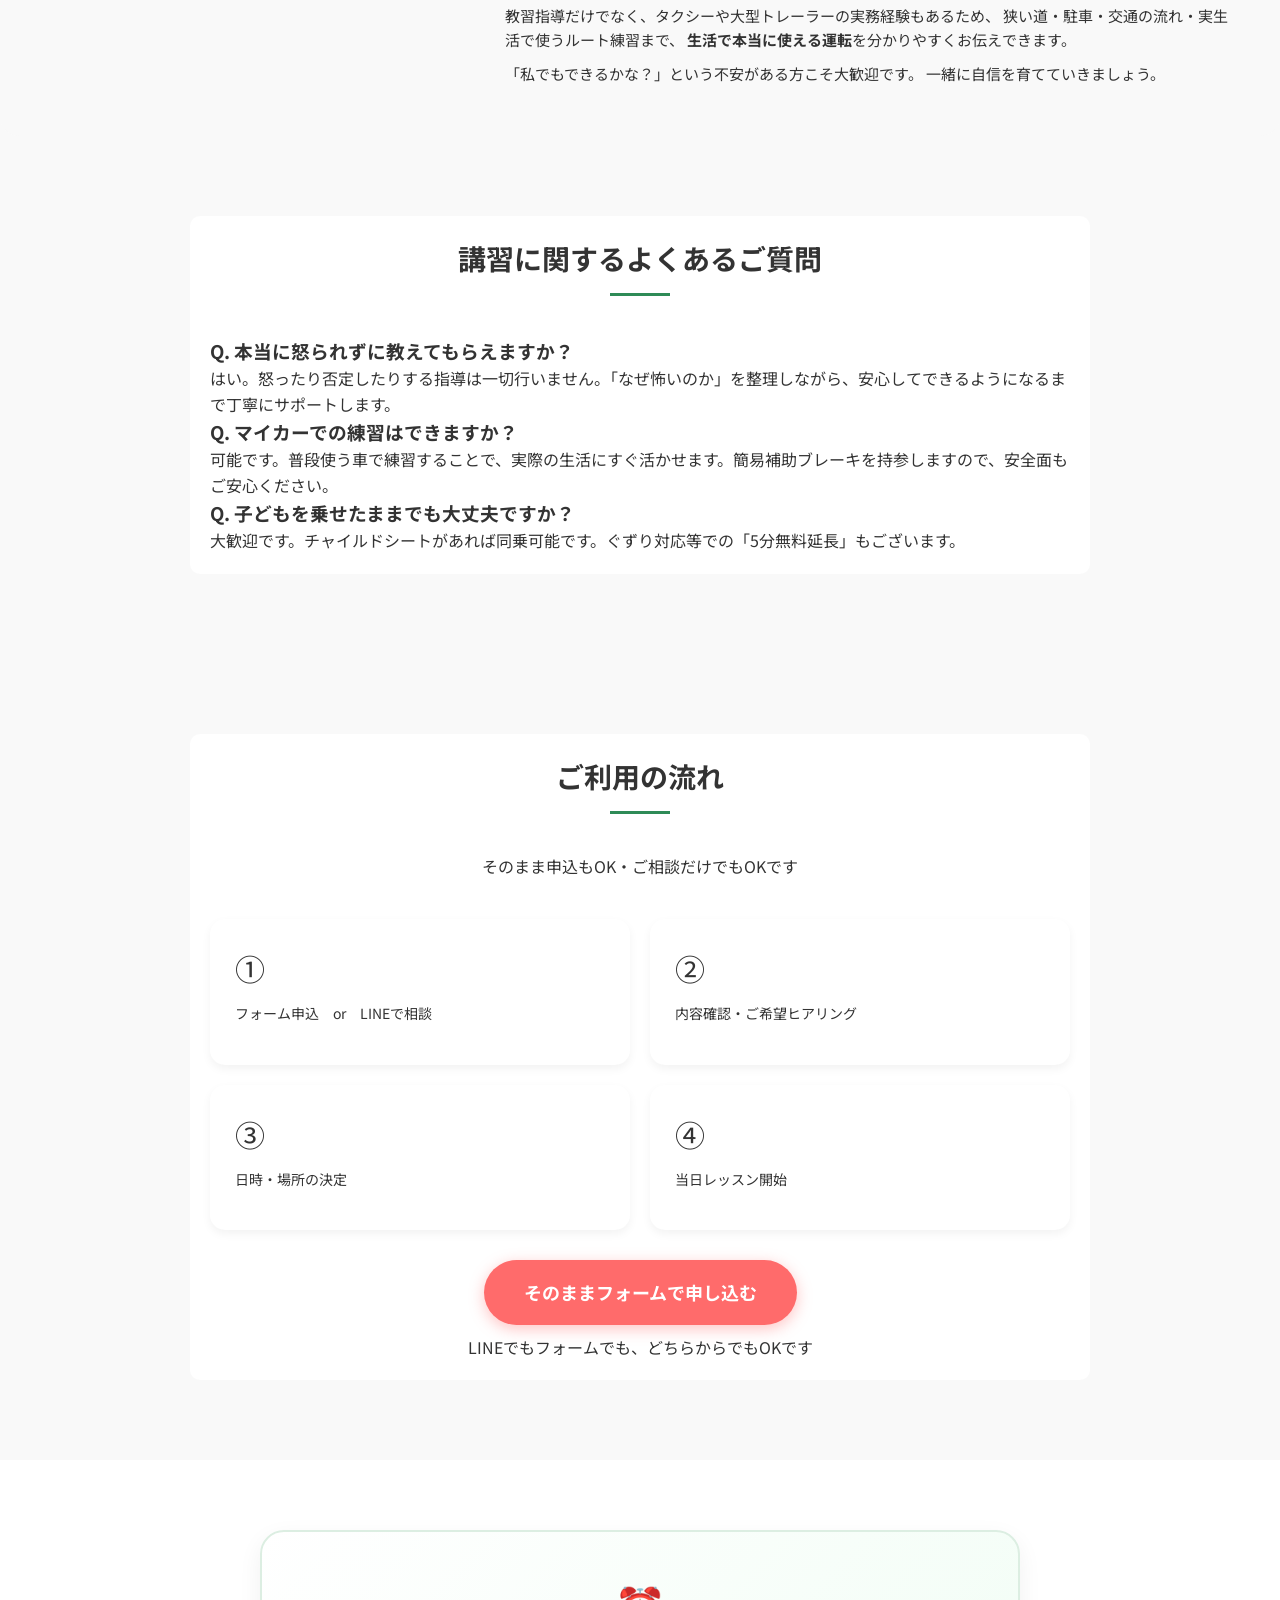
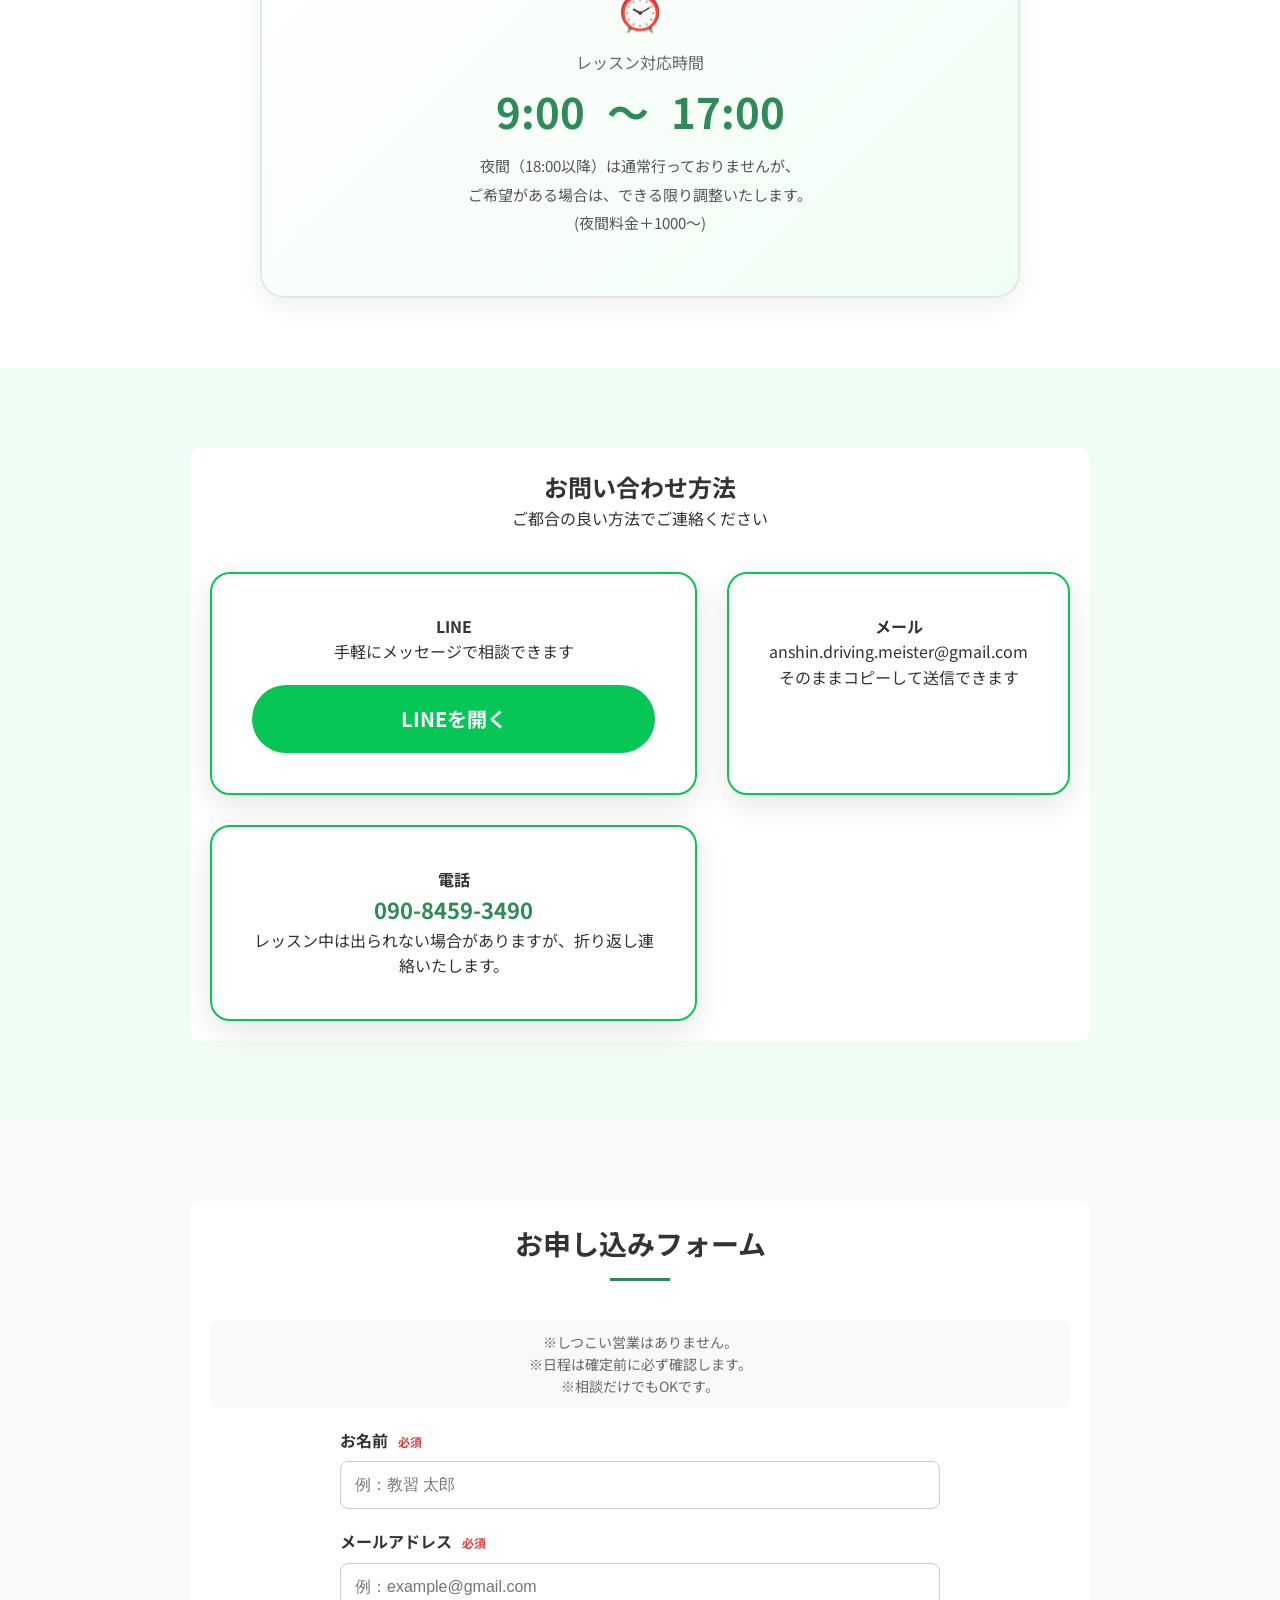
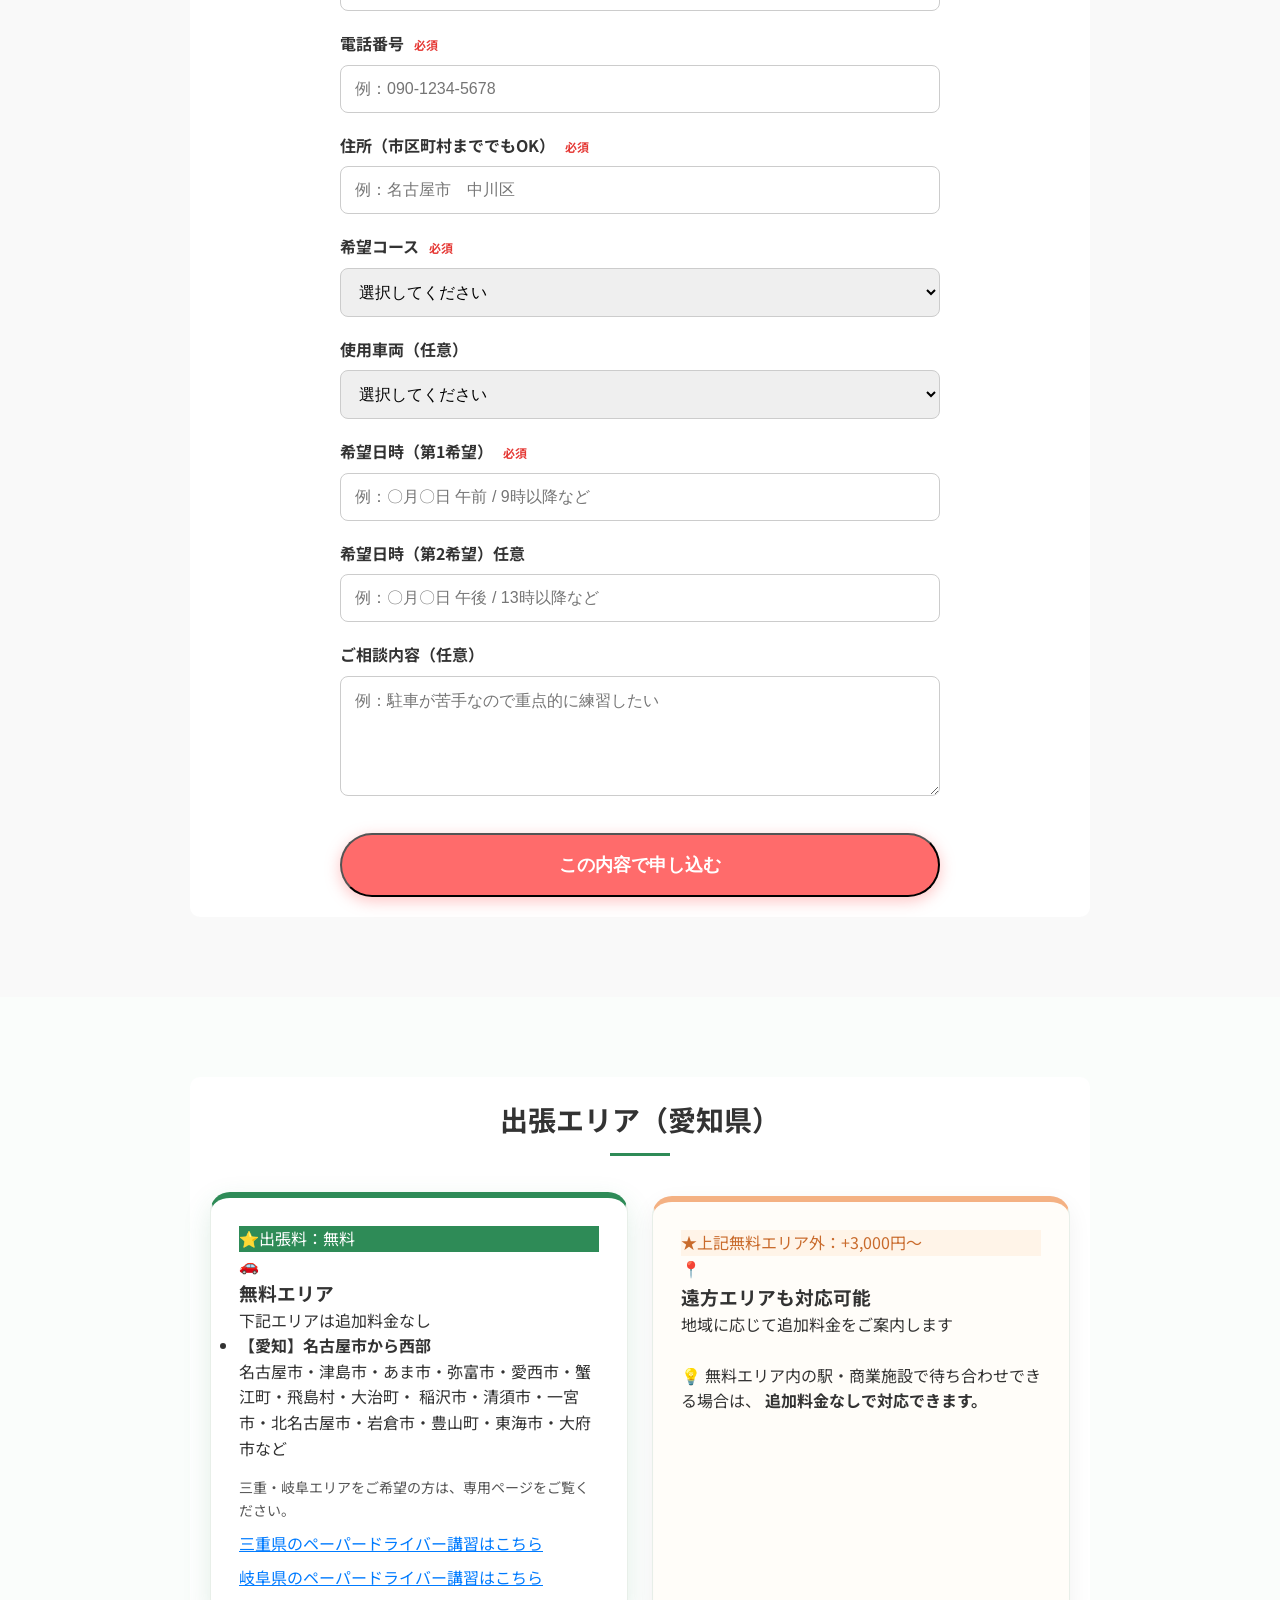
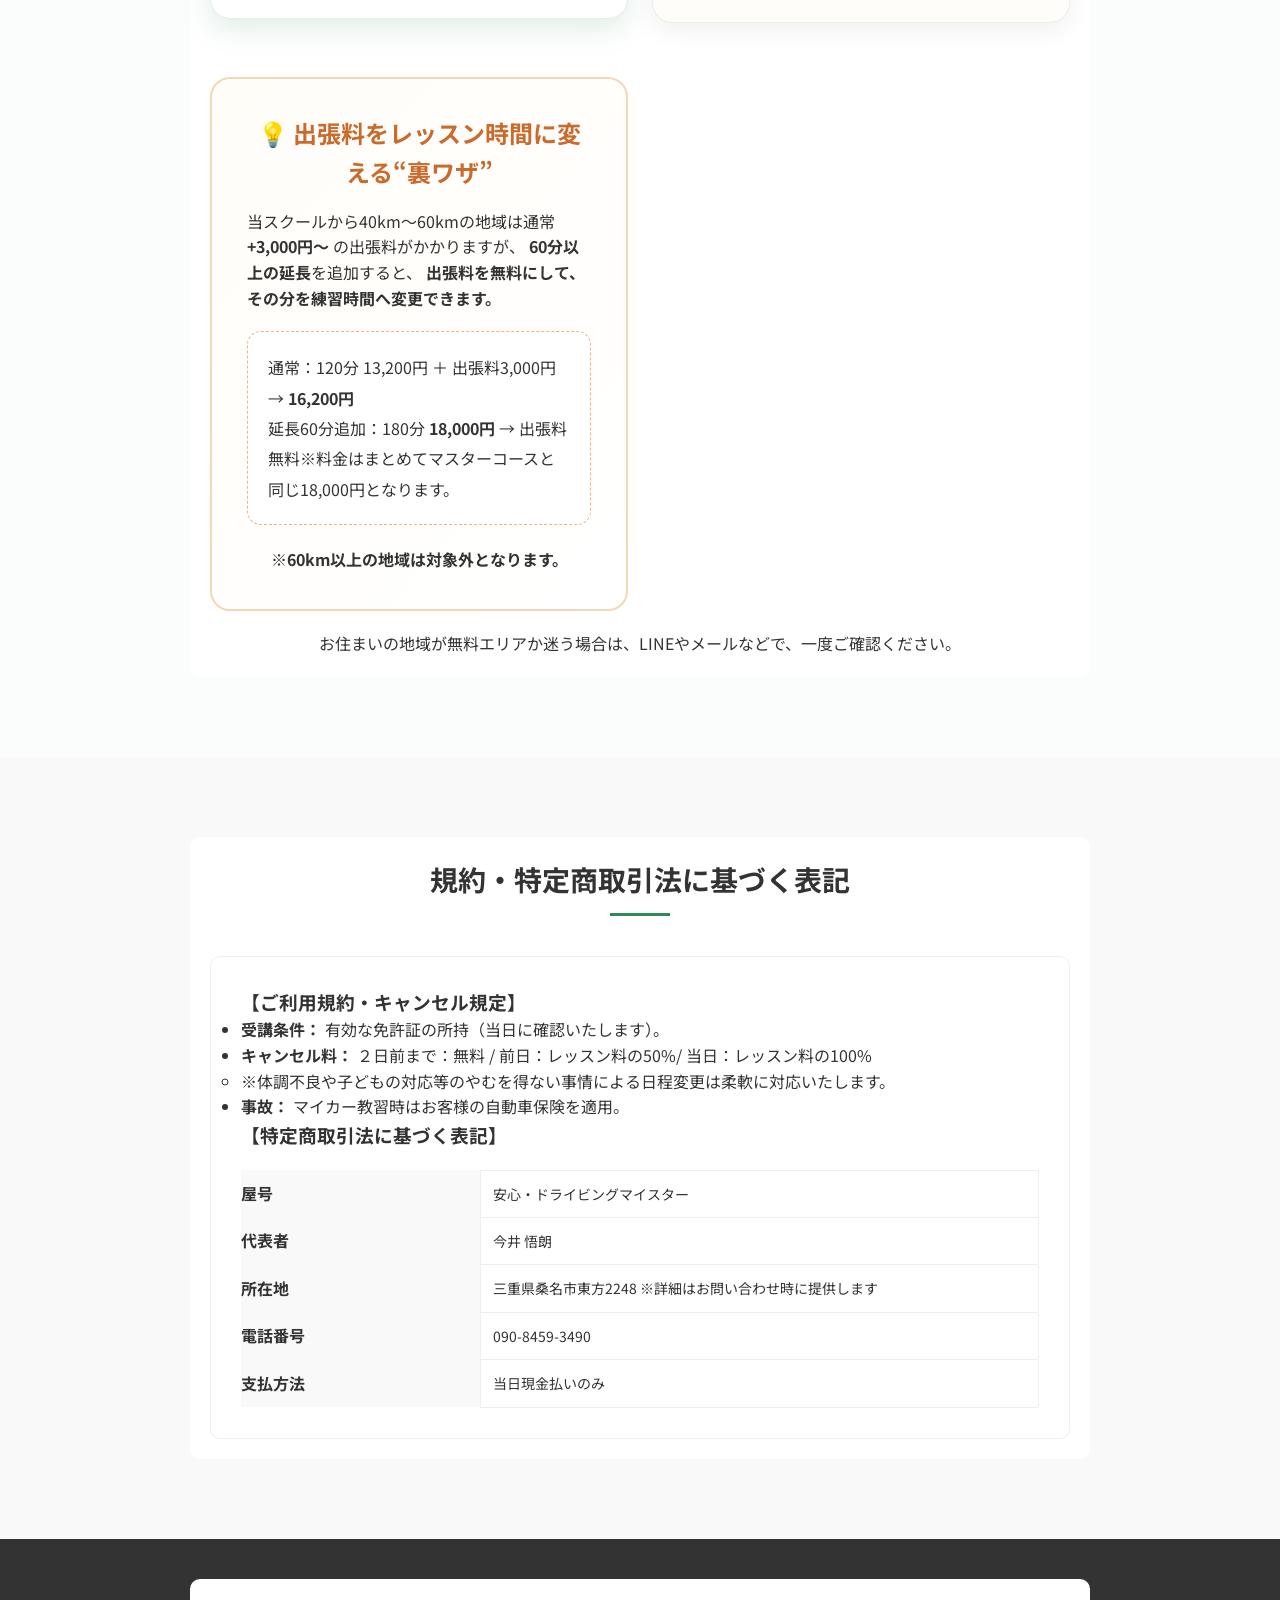
==== commit 707a0ce3: "Add files via upload" ====
--- a/aichi.html
+++ b/aichi.html
@@ -1,48 +1,106 @@
 <!DOCTYPE html>
+
 <html lang="ja">
 
+
+
 <head>
+
     <meta charset="UTF-8">
+
     <meta name="viewport" content="width=device-width, initial-scale=1.0">
-    <title>名古屋のペーパードライバー講習｜出張レッスン｜愛知対応｜安心ドライビングマイスター</title>
-    <meta name="description" content="名古屋・愛知で出張ペーパードライバー講習。指導歴17年。駐車・車線変更・高速など、地域に合わせた実践練習で安心して運転できるようサポートします。">
-
-    <meta property="og:title" content="名古屋のペーパードライバー講習｜出張レッスン｜安心ドライビングマイスター">
-    <meta property="og:description" content="名古屋で出張ペーパードライバー講習。指導歴17年。車線変更・合流・駐車など都市部特有の不安を解消します。">
-    <meta property="og:image" content="https://paperdri.github.io/anshin-driving/img/ogp.jpg">
+
+    <title>愛知県のペーパードライバー講習｜名古屋・一宮・津島対応｜元教習指導員17年の出張教習</title>
+
+
+
+    <meta name="description" content="愛知県（名古屋・一宮・津島など）で出張ペーパードライバー講習。元教習指導員17年・3,000人以上の指導実績。駐車・車線変更・送迎・通勤など苦手克服をサポート。">
+
+
+
+    <meta property="og:title" content="愛知県のペーパードライバー講習｜元教習指導員17年｜出張対応">
+
+    <meta property="og:description" content="愛知県で出張ペーパードライバー講習。元教習所指導員17年。駐車・車線変更・送迎など苦手克服をサポート。">
+
+    <meta property="og:image" content="https://anshin-driving.com/img/aichi_v2.png">
+
+    <meta property="og:image:width" content="1200">
+
+    <meta property="og:image:height" content="630">
+
     <meta property="og:type" content="website">
+
     <meta name="google-site-verification" content="TGLKiVPbsa-axD_fPy3SpEioZP9sHDFIO67RhA-PBl0" />
-    <meta property="og:url" content="https://paperdri.github.io/anshin-driving/aichi.html">
-    <link rel="canonical" href="https://paperdri.github.io/anshin-driving/aichi.html">
+
+    <meta property="og:url" content="https://anshin-driving.com/aichi.html">
+    <link rel="canonical" href="https://anshin-driving.com/aichi.html">
+
     <link rel="stylesheet" href="style.css">
+
     <link rel="preconnect" href="https://fonts.googleapis.com">
+
     <link rel="preconnect" href="https://fonts.gstatic.com" crossorigin>
+
+    <link rel="icon" href="img/favicon.ico">
+
     <link href="https://fonts.googleapis.com/css2?family=Noto+Sans+JP:wght@400;700&display=swap" rel="stylesheet">
+
+
+
     <script type="application/ld+json">
+
     {
-  "@context": "https://schema.org/",
+
+      "@context": "https://schema.org/",
+
+      "@type": "Service",
+
+      "serviceType": "ペーパードライバー講習",
+
+      "provider": {
   "@type": "LocalBusiness",
-  "name": "安心・ドライビングマイスター",
-  "description": "名古屋・愛知の出張ペーパードライバー講習。指導歴17年。",
-  "areaServed": {
-    "@type": "State",
-    "name": "愛知県"
-  },
+  "name": "安心ドライビングマイスター",
+  "telephone": "090-8459-3490",
+  "url": "https://anshin-driving.com/",
   "address": {
     "@type": "PostalAddress",
     "addressLocality": "桑名市",
     "addressRegion": "三重県"
-  },
-  "priceRange": "¥15400〜"
-  "telephone": "090-8459-3490",
-"url": "https://paperdri.github.io/anshin-driving/aichi.html"
-}
+  }
+},
+
+      "areaServed": {
+
+        "@type": "AdministrativeArea",
+
+        "name": "愛知県"
+
+      },
+
+      "offers": {
+
+        "@type": "Offer",
+
+        "price": "14300",
+
+        "priceCurrency": "JPY"
+
+      }
+
+    }
+
     </script>
+
 </head>
 
+
+
 <body>
 
+
+
     <header>
+
         <div class="container">
             <div class="header-layout">
                 <div class="logo-area center">
@@ -50,723 +108,1291 @@
                     <div class="logo-main">
                         安心・ドライビングマイスター
                     </div>
-                </div>
+
+                </div>
+
+
 
                 <nav class="main-nav area-only-nav">
-
-                    <a href="aichi.html" class="area-tab active" title="愛知県のペーパードライバー講習">愛知</a>
-                    <a href="index.html" class="area-tab" title="三重県のペーパードライバー講習">三重</a>
-                    <a href="gifu.html" class="area-tab" title="岐阜県のペーパードライバー講習">岐阜</a>
+                    <a href="aichi.html" class="area-tab active" title="愛知県でペーパードライバー講習を受ける">愛知</a>
+
+                    <a href="/" class="area-tab" title="三県でペーパードライバー講習を受ける">三重</a>
+
+                    <a href="gifu.html" class="area-tab" title="岐阜県でペーパードライバー講習を受ける">岐阜</a>
+
                 </nav>
-            </div>
-        </div>
+
+            </div>
+
+        </div>
+
     </header>
 
+
+
     <section class="hero-new">
-        <div class="container hero-container">
-            <div class="hero-content">
-                <p class="hero-sub-area">名古屋・愛知でペーパードライバー講習をお探しの方へ</p>
+
+        <div class="hero-image-area">
+
+            <div class="hero-photo-wrap">
+
+                <img src="img/aichi_v2.png" alt="愛知県でペーパードライバー講習を行う安心ドライビングマイスター代表 今井悟朗" class="hero-img-free">
                 <h1 class="hero-main-title">
-                    名古屋・愛知のペーパードライバー講習｜「怖い」を「安心」に変える出張レッスン
+                    名古屋市・津島・一宮対応
                 </h1>
-
-                <div class="hero-description-wrap">
-                    <p class="hero-target">
-                        ペーパードライバー・免許取りたて・初心運転者・ブランクのある方専門
+            </div>
+
+        </div>
+
+        <div class="hero-btns">
+
+            <div class="hero-quick-nav">
+
+                <a href="#price">💰 料金</a>
+
+                <a href="#beginner">🔰 初心者デビュー</a>
+
+                <a href="#voice">💬 お客様の声</a>
+
+                <a href="#area">📍 出張エリア</a>
+
+                <a href="#form">📝 申込</a>
+
+                <a href="https://lin.ee/PbCxjHP" class="btn hero-btn-main">
+
+                    💬 LINEで相談 or 申込
+
+                </a>
+
+            </div>
+
+        </div>
+
+    </section>
+
+
+
+    <section class="section worry-section">
+
+        <div class="container center">
+
+            <h2 class="section-title">こんなお悩みありませんか？</h2>
+
+            <div class="area-list">
+
+                <div class="area-group">✔ 子どもの送迎で車が必要になった</div>
+
+                <div class="area-group">✔ 就職で運転が必要になった</div>
+
+                <div class="area-group">✔ 駐車や車線変更だけ苦手</div>
+
+                <div class="area-group">✔ 高速道路だけ集中的に練習したい</div>
+
+                <div class="area-group">✔ 免許取り立てで実際運転できるか不安</div>
+
+                <div class="area-group">✔ 就職前に一人で乗れるようにしたい</div>
+
+            </div>
+
+            <p class="voice-bottom-message">⭐その不安、17年の指導経験で「できる」に変えていきます。</p>
+
+        </div>
+
+    </section>
+
+    <section class="section center">
+        <div class="container center">
+
+            <h2>🚗 運転相談室</h2>
+            <p>気になる悩みをクリックしてください</p>
+
+            <div class="consult-grid">
+
+                <a href="/consult.html#three" class="consult-card">
+                    <h3>🚗 3つの感覚</h3>
+                    <p>「感覚」＝「不正確」</p>
+                </a>
+
+                <a href="/consult.html#space" class="consult-card">
+                    <h3>📏 車両感覚</h3>
+                    <p>幅・距離・位置の不安</p>
+                </a>
+
+                <a href="/consult.html#fear" class="consult-card">
+                    <h3>😰 運転が怖い</h3>
+                    <p>何から始めればいいか</p>
+                </a>
+
+                <a href="/consult.html#parking" class="consult-card">
+                    <h3>🅿️ 駐車が苦手</h3>
+                    <p>バック駐車はなぜ難しい？</p>
+                </a>
+
+                <a href="/consult.html#lane" class="consult-card">
+                    <h3>↔ 車線変更</h3>
+                    <p>怖さの正体</p>
+                </a>
+
+                <a href="/consult.html#merge" class="consult-card">
+                    <h3>🛣 合流・高速</h3>
+                    <p>流れに入る考え方</p>
+                </a>
+
+                <a href="/consult.html#handle" class="consult-card">
+                    <h3>✋ ハンドル操作</h3>
+                    <p>ぎこちなさ改善</p>
+                </a>
+
+            </div>
+
+        </div>
+    </section>
+    <section class="section center">
+        <h2>🚗 運転相談室はこちら</h2>
+        <p>運転の不安をテーマ別に解決できます</p>
+
+        <a href="/consult.html" class="btn hero-btn-main">
+            相談室を見る
+        </a>
+    </section>
+
+
+    <section class="section beginner-section" id="beginner">
+
+        <div class="container">
+
+            <div class="beginner-box">
+
+                <h3>🎓 免許取りたての「初心者マークデビュー」にも対応</h3>
+
+                <p>
+
+                    教習車では運転できても、
+
+                    <strong>自宅の車・家の駐車場・近所の細い道はまったく別物</strong>です。
+
+                </p>
+
+                <p>
+
+                    免許を取ったその日がペーパードライバーの始まりです。せっかく取った免許で、自信をもって運転できるために、プロがしっかりサポートします。
+
+                </p>
+
+                <p>
+
+                    ご自宅から、よく使う道・学校やバイト先までのルート・駐車場まで、
+
+                    <strong>初心運転者の実生活デビューを安全にサポート</strong>します。
+
+                </p>
+
+            </div>
+
+        </div>
+
+    </section>
+
+
+
+    <section class="section container" id="features">
+
+        <div class="feature-row">
+
+            <div class="feature-item">
+
+                <span class="feature-icon">🔍</span>
+
+                <h4>教える力 × 実務経験</h4>
+
+                <p>
+
+                    教習指導17年に加え、タクシー・大型トレーラーの実務経験を活かし、
+
+                    市街地・狭い道・駐車・車線変更まで実践的に指導。
+
+                    「目からウロコの運転指導」で「わからない」が「なるほど」に変わるから、楽しく上達できます。
+
+                </p>
+
+            </div>
+
+            <div class="feature-item">
+
+                <span class="feature-icon">💡</span>
+
+                <h4>論理的なステップ</h4>
+
+                <p>17年の経験から導き出した独自のカリキュラム。運転のノウハウを言語化してレッスンします。無理・無駄な練習はせず、できることから一段ずつ積み上げるので上達が早いです。</p>
+
+            </div>
+
+            <div class="feature-item">
+
+                <span class="feature-icon">🤝</span>
+
+                <h4>柔軟な対応力</h4>
+
+                <p>お子様同乗OKなママ向け配慮から、仕事での利用や高速、車庫入れ特訓まで、一人ひとりの「やりたいこと」「困っていること」に幅広く対応します。</p>
+
+            </div>
+
+        </div>
+
+    </section>
+
+
+
+    <section class="section price-bg center" id="price">
+
+        <div class="single-price">
+
+            <div class="price-card recommended">
+
+                <span class="price-tag tag-pink">① 基本安心コース</span>
+
+                <p class="price-name"><strong>120分 13,200円（税込）</strong></p>
+
+                <p>※延長は30分からOK</p><br>
+
+                <strong>「運転が怖い」「何から始めればいいかわからない」方。</strong>
+
+                <p class="price-detail">
+
+                    座席の合わせ方から始まり、車両感覚・速度調整を身につけながら、
+
+                    直進・右左折・後退など
+
+                    <strong>車の基本操作を中心に練習</strong>します。
+
+                    <br>
+
+                    はじめはとても緊張しますが、大丈夫！徐々に思い出して、楽しく運転できるようになります！<br>
+
+                </p>
+
+                <p class="price-recommend">
+
+                    「初心運転者」「ブランクが長い」方に最適です。
+
+                </p>
+
+            </div>
+
+
+
+            <div class="price-card recommended">
+
+                <span class="price-tag tag-green">② 応用実践コース</span>
+
+                <p class="price-name"><strong>120分 13,200円（税込）</strong></p>
+
+                <p>※延長は30分からOK</p><br>
+
+                <strong>ある程度運転経験がある方・次のステップに進みたい方。</strong>
+
+                <p class="price-detail">
+
+                    基本走行を復習しつつ、狭い道路・交通量の多い道路など、
+
+                    <strong>実際の道路環境での走行練習</strong>を行います。<br><br>
+
+                    ※オーダーメイドコース内容を取り入れて練習できます。
+
+                </p>
+
+                <p class="price-recommend">
+
+                    過去に1年以上運転経験がある方・免許取り立ての方におすすめ
+
+                </p>
+
+            </div>
+
+
+
+            <div class="price-card recommended popular">
+
+                <span class="price-tag tag-pink">③ １８０分まとめてマスターコース</span>
+
+                <p class="price-name"><strong>180分 18,000円（税込）</strong></p>
+
+                <p>※延長は30分からOK</p><br>
+
+                <strong>スケジュールがなかなか取れない方。</strong>
+
+                <p class="price-detail">
+
+                    基本安心コースと、応用実践コースを、
+
+                    <strong>凝縮して短時間で</strong>練習します。<br>
+
+
+                    ※オーダーメイドコース内容を取り入れて練習できます。
+
+                </p>
+
+                <p class="price-recommend">
+
+                    「一日でもはやく運転を身につけたい」方におすすめ
+
+                </p>
+
+            </div>
+
+
+
+            <div class="price-card recommended">
+                <span class="price-tag tag-green">④ オーダーメイドコース</span>
+
+                <p class="price-name"><strong>120分 13,200円（税込）</strong></p>
+                <p>※延長は30分からOK</p><br>
+                <strong>練習内容を自由にカスタマイズ！</strong>
+                <p class="price-detail">
+                    よく使う道・送迎ルートや職場など、目的地を決めたり、高速、駐車、車線変更など、苦手な項目だけを重点的に練習できます。※高速料金は別途必要です。<br><br>
+                    <strong>内容を自由にカスタマイズできる実践コース</strong>です。<br><br>
+                </p>
+                <p class="price-recommend">
+                    「必要な運転を効率よく練習したい」方におすすめ
+                </p>
+            </div>
+
+            <div class="price-card recommended">
+
+                <span class="price-tag tag-pink">⑤ 練習コースデビュー安心プラン</span>
+
+                <p class="price-name"><strong>110分 18,000円（税込・コース使用料込）</strong></p>
+
+                <strong>まずは、落ち着いた環境でじっくり運転に慣れたい</strong>
+
+                <p class="price-detail">
+
+                    いきなり一般道路が不安な方のための、
+
+                    <strong>安全な練習コースでの基礎練習プラン</strong>です。※希望があれば、レッスン後半で一般道路も走行できます。<br><br>
+
+                    ※練習コースは名古屋市北区にあります。大曽根駅周辺が待ち合せに便利です。**「※三重県北部（桑名など）からでも、近鉄やJR一本でアクセスしやすい大曽根駅周辺での待ち合わせです！」**
+
+                </p>
+
+                <p class="price-recommend">
+
+                    「まずは車に慣れたい」「道路に出るのが怖い」方におすすめ
+
+                </p>
+
+            </div>
+
+
+
+            <div class="extension-box">
+
+                <h3 class="extension-title">⏰ もっとまとめて練習したい方へ｜30分延長OK</h3>
+
+                <p class="extension-lead">
+
+                    ワンレッスンで150分以上しっかり練習したい方は、
+
+                    <strong>30分ごと +3,000円</strong>で延長できます。<br>
+
+                    ※適時休憩はとります。
+
+                </p>
+
+
+
+                <div class="extension-grid">
+
+                    <div class="extension-item">
+
+                        <h4>30分追加</h4>
+
+                        <p><strong>150分レッスン</strong></p>
+
+                    </div>
+
+                    <div class="extension-item">
+
+                        <h4>60分追加</h4>
+
+                        <p><strong>180分レッスン</strong></p><br>
+                        ※料金はまとめてマスターコースと同じ18,000円となります。
+
+                    </div>
+
+                    <div class="extension-item">
+
+                        <h4>それ以上もOK</h4>
+
+                        <p><strong>遠距離・高速・長時間練習対応</strong></p>
+
+                    </div>
+
+                </div>
+
+
+
+                <p class="extension-note">
+
+                    当日でも予約状況に空きがあれば延長OKです。<br>
+
+                    遠距離走行をご希望の方、なかなか日程が取れない方にも人気です。
+
+                </p>
+
+            </div>
+
+        </div>
+
+        <div class="container center" style="margin:40px auto;">
+
+            <h3>コースが決まった方はこちら</h3>
+
+            <a href="#form" class="btn hero-btn-main">
+
+                この内容で申し込む
+
+            </a>
+
+        </div>
+
+    </section>
+
+
+
+    <section>
+
+        <div class="lesson-example-box">
+
+            <h3 class="lesson-example-title">こんなご希望で練習する方が多いです</h3>
+
+            <p class="lesson-example-sub">内容はすべて自由にオーダーメイドできます</p>
+
+
+
+            <div class="lesson-example-grid">
+
+                <div class="lesson-example-item">🚗 家の車を一人で運転できるようになりたい</div>
+
+                <div class="lesson-example-item">🏫 子どもの送迎ルートを練習したい</div>
+
+                <div class="lesson-example-item">💼 職場までの通勤ルートを走れるようになりたい</div>
+
+                <div class="lesson-example-item">🅿️ スーパーや職場で駐車できるようになりたい</div>
+
+                <div class="lesson-example-item">🛣️ 高速道路や車線変更を練習したい</div>
+
+                <div class="lesson-example-item">🏘️ 狭い生活道路でのすれ違いが不安</div>
+
+                <div class="lesson-example-item">✨ ご希望に合わせて自由設計OK</div>
+
+            </div>
+
+        </div>
+
+    </section>
+
+
+
+    <div class="container">
+
+        <div class="info-box">
+
+            <h3 class="info-title">安心のサポート体制</h3>
+
+            <div class="info-grid">
+
+                <div class="info-item mama-benefit">
+
+                    <h4>👶 ママ応援：お子様同乗OK</h4>
+
+                    <p>チャイルドシートがあればお子様と一緒に練習OK。ぐずり対応等があれば<strong>「5分無料延長」</strong>も付けますから安心ですよ。</p>
+
+                </div>
+
+                <div class="info-item">
+
+                    <h4>🚗 補助ブレーキ完備</h4>
+
+                    <p>マイカー練習でも助手席から私が止めれます。バックだってできちゃいます。教習車（無料）での練習も可能です。</p>
+
+                </div>
+
+                <div class="info-item">
+
+                    <h4>🛣️ 目的別走行OK・高速OK</h4>
+
+                    <p>幼稚園まで・職場まで等、目的に合わせた練習が可能です（高速代等は実費負担）。お気軽にご相談ください。</p>
+
+                </div>
+
+            </div>
+
+        </div>
+
+    </div>
+
+
+
+    <section class="section voice-section" id="voice">
+
+        <div class="container">
+
+            <h2 class="section-title center">愛知のお客様の声</h2>
+
+            <p class="voice-lead center">
+
+                「本当に運転できるようになるの？」という不安が、
+
+                たった1〜2回で安心に変わったというお声を多くいただいています。
+
+            </p>
+
+
+
+            <div class="voice-grid">
+
+                <div class="voice-card">
+
+                    <div class="voice-icon">🅿️</div>
+
+                    <p class="voice-text">
+
+                        とにかく交通量も車線も多い道路ばかりでとても不安でしたが、危険予測の仕方や、先を予測しての走行車線の選び方など、とても実践的な練習ができ、
+                        <strong>自信をもって運転できるようになりました。</strong>
+
                     </p>
-                    <p class="hero-text-main">
-                        「仕事で急に車が必要になった」「家族の送迎をしたい」「一人で運転するのが怖い」<br class="pc-only">
-                        指導員歴17年のプロが、<strong>論理的で分かりやすいコツ</strong>を伝授。<br class="pc-only">
-                        無理のない「練習手順」で「楽しく」上達をサポートします。
+
+                    <span class="voice-user">名古屋市　40代女性</span>
+
+                </div>
+
+
+
+                <div class="voice-card">
+
+                    <div class="voice-icon">👶</div>
+
+                    <p class="voice-text">
+
+                        子どもの送迎ルートを走れるようになりたくてお願いしました。
+
+                        狭い道路の行き違いの仕方や、駐車の仕方など
+                        不安なところを重点的に練習できたので
+
+                        <strong>初回レッスンでかなり安心して走れるようになりました。</strong>
+
                     </p>
+
+                    <span class="voice-user">一宮市　30代女性</span>
+
+                </div>
+
+
+
+                <div class="voice-card">
+
+                    <div class="voice-icon">🛣️</div>
+
+                    <p class="voice-text">
+
+                        通勤で車が必要になり、さらに仕事で高速走行をすることに。ほとんど運転の経験がなく、不安でしたが、合流・車線変更の考え方を順番に整理して教えてもらい、
+                        <strong>不安も消え、自信をもって運転できるようになりました。</strong>
+
+                    </p>
+
+                    <span class="voice-user">津島市　20代会社員</span>
+
+                </div>
+
+            </div>
+
+        </div>
+
+    </section>
+
+
+
+    <section class="message-section">
+
+        <div class="container">
+
+            <div class="message-card">
+
+                <span class="message-tag">17年の経験からお伝えしたいこと</span>
+
+                <h2 class="message-title">運転は、本当は「簡単」なんです。</h2>
+
+
+
+                <div class="message-content">
+
+                    <p>難しいと感じてしまうのは、ちょっとした「勘違い」や「苦手意識」・「思い込み」が原因であることがほとんど。そしてそういう人は意外と多いんです。3,000人以上の方を見てきた私だからこそ、断言できることがあります。
+
+                    </p>
+
+                    <p class="highlight-text">正しいステップで進めば、どなたでも<strong>必ず自信をもって運転できます。</strong></p>
+
+                    <p>あなたの「運転アレルギー」を根本から解消し、楽しくハンドルを握れる毎日を、私が全力でサポートします。</p>
+
+                </div>
+
+
+
+                <div class="message-signature">
+
+                    代表インストラクター 今井 悟朗
+
+                </div>
+
+            </div>
+
+        </div>
+
+    </section>
+
+
+    <h2 class="section-title center">講師プロフィール</h2>
+
+    <div class="profile-box">
+
+        <div class="profile-image">
+
+            <img src="img/koushi.jpg" alt="元教習所指導員・今井悟朗のプロフィール。タクシー・大型トレーラー経験を活かした実践的な運転指導"
+                class="profile-img-standard">
+
+        </div>
+
+
+
+        <div class="profile-content">
+
+            <p class="profile-sub">
+
+                元教習所指導員 / 指導歴17年 / タクシー・大型トレーラー経験
+
+            </p>
+
+
+
+            <h3 class="profile-name">あなたの「怖い」を「安心」に変える伴走型レッスン</h3>
+
+
+
+            <p class="profile-text">
+
+                はじめまして。安心・ドライビングマイスターの今井です。<br>
+
+                教習所で17年間、たくさんの方の「怖い」「苦手」と向き合ってきました。
+
+            </p>
+
+
+
+            <p class="profile-text">
+
+                特に多いのは、子どもの送迎、仕事復帰、長いブランクなど、
+
+                <strong>「運転できないと生活が不便になる方」</strong>です。
+
+            </p>
+
+
+
+            <p class="profile-text">
+
+                私が大切にしているのは、怒らず・否定せず、
+
+                その方のペースに合わせて「できた」を積み重ねること。
+
+                わからないことを一つずつ整理していけば、
+
+                運転は必ずラクに感じられるようになります。
+
+            </p>
+
+
+
+            <p class="profile-text">
+
+                教習指導だけでなく、タクシーや大型トレーラーの実務経験もあるため、
+
+                狭い道・駐車・交通の流れ・実生活で使うルート練習まで、
+
+                <strong>生活で本当に使える運転</strong>を分かりやすくお伝えできます。
+
+            </p>
+
+
+
+            <p class="profile-text">
+
+                「私でもできるかな？」という不安がある方こそ大歓迎です。
+
+                一緒に自信を育てていきましょう。
+
+            </p>
+
+        </div>
+
+    </div>
+
+
+
+    <section class="section faq-section" id="faq">
+
+        <div class="container">
+
+            <h2 class="section-title center">講習に関するよくあるご質問</h2>
+
+            <div class="faq-list">
+
+                <div class="faq-item">
+
+                    <h3 class="faq-question">Q. 本当に怒られずに教えてもらえますか？</h3>
+
+                    <p class="faq-answer">はい。怒ったり否定したりする指導は一切行いません。「なぜ怖いのか」を整理しながら、安心してできるようになるまで丁寧にサポートします。</p>
+
+                </div>
+
+                <div class="faq-item">
+
+                    <h3 class="faq-question">Q. マイカーでの練習はできますか？</h3>
+
+                    <p class="faq-answer">可能です。普段使う車で練習することで、実際の生活にすぐ活かせます。簡易補助ブレーキを持参しますので、安全面もご安心ください。</p>
+
+                </div>
+
+                <div class="faq-item">
+
+                    <h3 class="faq-question">Q. 子どもを乗せたままでも大丈夫ですか？</h3>
+
+                    <p class="faq-answer">大歓迎です。チャイルドシートがあれば同乗可能です。ぐずり対応等での「5分無料延長」もございます。</p>
+
+                </div>
+
+            </div>
+
+        </div>
+
+    </section>
+
+
+
+    <section class="section flow-section" id="flow">
+
+        <div class="container">
+
+            <h2 class="section-title center">ご利用の流れ</h2>
+
+            <p class="center">そのまま申込もOK・ご相談だけでもOKです</p>
+
+
+
+            <div class="voice-grid">
+
+                <div class="voice-card">
+
+                    <div class="voice-icon">①</div>
+
+                    <p class="voice-text">フォーム申込　or　LINEで相談</p>
+
+                </div>
+
+                <div class="voice-card">
+
+                    <div class="voice-icon">②</div>
+
+                    <p class="voice-text">内容確認・ご希望ヒアリング</p>
+
+                </div>
+
+                <div class="voice-card">
+
+                    <div class="voice-icon">③</div>
+
+                    <p class="voice-text">日時・場所の決定</p>
+
+                </div>
+
+                <div class="voice-card">
+
+                    <div class="voice-icon">④</div>
+
+                    <p class="voice-text">当日レッスン開始</p>
+
+                </div>
+
+            </div>
+
+
+
+            <div class="center" style="margin-top:30px;">
+
+                <a href="#form" class="btn hero-btn-main">
+
+                    そのままフォームで申し込む
+
+                </a>
+
+                <p style="margin-top:10px;">
+
+                    LINEでもフォームでも、どちらからでもOKです
+
+                </p>
+
+            </div>
+
+        </div>
+
+    </section>
+
+
+
+    <section class="section lesson-time-section">
+
+        <div class="container">
+
+            <div class="lesson-time-card">
+
+                <div class="lesson-time-icon">⏰</div>
+
+                <p class="lesson-time-label">レッスン対応時間</p>
+
+                <div class="lesson-time-hours">
+
+                    <span>9:00</span>
+
+                    <span class="wave">〜</span>
+
+                    <span>17:00</span>
+
+                </div>
+
+                <p class="lesson-time-note">
+
+                    夜間（18:00以降）は通常行っておりませんが、<br>
+
+                    ご希望がある場合は、できる限り調整いたします。<br>(夜間料金＋1000～)
+
+                </p>
+
+            </div>
+
+        </div>
+
+    </section>
+
+
+
+    <section class="cta-band">
+
+        <div class="container center">
+
+            <h2 class="cta-title">お問い合わせ方法</h2>
+
+            <p class="cta-sub">ご都合の良い方法でご連絡ください</p>
+
+
+
+            <div class="contact-options">
+
+                <div class="contact-box">
+
+                    <h4>LINE</h4>
+
+                    <p class="contact-desc">手軽にメッセージで相談できます</p>
+
+                    <a href="https://lin.ee/PbCxjHP" class="btn cta-line-btn">
+
+                        LINEを開く
+
+                    </a>
+
+                </div>
+
+                <div class="contact-box">
+
+                    <h4>メール</h4>
+
+                    <p class="email-addr">anshin.driving.meister@gmail.com</p>
+
+                    <p class="sub-note">そのままコピーして送信できます</p>
+
+                </div>
+
+                <div class="contact-box">
+
+                    <h4>電話</h4>
+
+                    <p class="phone-num">
+
+                        <a href="tel:09084593490" style="color: inherit; text-decoration: none;">
+
+                            090-8459-3490
+
+                        </a>
+
+                    </p>
+
+                    <p class="sub-note">レッスン中は出られない場合がありますが、折り返し連絡いたします。</p>
+
+                </div>
+
+            </div>
+
+        </div>
+
+    </section>
+
+
+
+    <section id="form" class="section">
+
+        <div class="container">
+
+            <h2 class="section-title center">お申し込みフォーム</h2>
+
+            <p class="form-safe-mini">
+
+                ※しつこい営業はありません。<br>
+
+                ※日程は確定前に必ず確認します。<br>
+
+                ※相談だけでもOKです。
+
+            </p>
+
+            <form action="https://formspree.io/f/xykvyvkv" method="POST">
+
+                <label>お名前 <span class="required">必須</span></label>
+
+                <input type="text" name="name" placeholder="例：教習 太郎" required>
+
+
+
+                <label>メールアドレス <span class="required">必須</span></label>
+
+                <input type="email" name="email" placeholder="例：example@gmail.com" required>
+
+
+
+                <label>電話番号 <span class="required">必須</span></label>
+
+                <input type="tel" name="phone" placeholder="例：090-1234-5678" required>
+
+
+
+                <label>住所（市区町村まででもOK） <span class="required">必須</span></label>
+
+                <input type="text" name="address" placeholder="例：名古屋市　中川区" required>
+
+
+
+                <label>希望コース <span class="required">必須</span></label>
+
+                <select name="course" required>
+
+                    <option value="">選択してください</option>
+
+                    <option>基本安心コース</option>
+
+                    <option>応用実践コース</option>
+
+                    <option>2日間コース</option>
+
+                    <option>オーダーメイド</option>
+
+                    <option>練習コースデビュー安心プラン</option>
+
+                </select>
+
+
+
+                <label>使用車両（任意）</label>
+
+                <select name="car">
+
+                    <option value="">選択してください</option>
+
+                    <option>マイカー（車種がわかれば記入）</option>
+
+                    <option>教習車（無料）</option>
+
+                </select>
+
+
+
+                <label>希望日時（第1希望） <span class="required">必須</span></label>
+
+                <input type="text" name="date1" placeholder="例：〇月〇日 午前 / 9時以降など" required>
+
+
+
+                <label>希望日時（第2希望）任意</label>
+
+                <input type="text" name="date2" placeholder="例：〇月〇日 午後 / 13時以降など">
+
+
+
+                <label>ご相談内容（任意）</label>
+
+                <textarea name="message" placeholder="例：駐車が苦手なので重点的に練習したい"></textarea>
+
+                <input type="hidden" name="_next" value="https://anshin-driving.com/thanks.html">
+
+                <button type="submit" class="btn hero-btn-main">
+
+                    この内容で申し込む
+
+                </button>
+
+            </form>
+
+        </div>
+
+    </section>
+
+
+
+    <section class="section area-section" id="area">
+
+        <div class="container">
+
+            <h2 class="section-title center">出張エリア（愛知県）</h2>
+
+
+
+            <div class="area-flex-container">
+
+                <div class="area-card free-card">
+
+                    <div class="area-status">⭐出張料：無料</div>
+
+                    <div class="area-header">
+
+                        <span class="icon">🚗</span>
+
+                        <h3>無料エリア</h3>
+
+                        <p class="distance-limit">下記エリアは追加料金なし</p>
+
+                    </div>
+
+                    <ul class="city-details full-list">
+
+                        <li><strong><span>【愛知】名古屋市から西部</span></strong><br>
+
+                            名古屋市・津島市・あま市・弥富市・愛西市・蟹江町・飛島村・大治町・ 稲沢市・清須市・一宮市・北名古屋市・岩倉市・豊山町・東海市・大府市など
+
+                        </li>
+
+                    </ul>
+
+                    <p style="margin-top:15px; font-size:14px; color:#555;">
+
+                        三重・岐阜エリアをご希望の方は、専用ページをご覧ください。
+
+                    </p>
+
+                    <div style="display:flex; flex-direction:column; gap:8px; margin-top:10px;">
+
+                        <a href="index.html" style="color:#007BFF; text-decoration:underline;">三重県のペーパードライバー講習はこちら</a>
+
+                        <a href="gifu.html" style="color:#007BFF; text-decoration:underline;">岐阜県のペーパードライバー講習はこちら</a>
+
+                    </div>
+
+                </div>
+
+
+
+                <div class="area-card paid-card">
+
+                    <div class="area-status paid-status">★上記無料エリア外：+3,000円〜</div>
+
+                    <div class="area-header">
+
+                        <span class="icon">📍</span>
+
+                        <h3>遠方エリアも対応可能</h3>
+
+                        <p class="distance-limit">地域に応じて追加料金をご案内します</p>
+
+                    </div><br>
+
+
+
+                    <div class="area-tips">
+
+                        <p class="check-text">💡 無料エリア内の駅・商業施設で待ち合わせできる場合は、
+
+                            <strong>追加料金なしで対応できます。</strong>
+
+                        </p>
+
+                    </div>
+
+                </div>
+
+
+
+                <div class="travel-hack-box">
+
+                    <h3 class="travel-hack-title">💡 出張料をレッスン時間に変える“裏ワザ”</h3>
+
                     <p>
-                        〇名古屋市（中区・中村区・名東区など）・一宮市・津島市など、愛知県内での出張ペーパードライバー講習に対応しています。<br>
-                        〇名古屋市内の交通量の多い道路や、複雑な車線変更、駐車場での実践練習など、地域に合わせた練習が可能です。
+
+                        当スクールから40km～60kmの地域は通常 <strong>+3,000円〜</strong> の出張料がかかりますが、
+
+                        <strong>60分以上の延長</strong>を追加すると、
+
+                        <strong>出張料を無料にして、その分を練習時間へ変更できます。</strong>
+
                     </p>
-                </div>
-
-                <div class="trust-numbers">
-                    <span>👥 累計指導 3,000名以上</span>
-                    <span>🎓 指導歴 17年</span>
-                    <span>🚕 タクシー・大型経験</span>
-                </div>
-
-                <div class="hero-btns">
-                    <div class="hero-quick-nav">
-                        <a href="#price">💰 料金</a>
-                        <a href="#features">🚗 サービス内容</a>
-                        <a href="#voice">💬 お客様の声</a>
-                        <a href="#area">📍 出張エリア</a>
+
+
+
+                    <div class="travel-example">
+
+                        <p>通常：120分 13,200円 ＋ 出張料3,000円 → <strong>16,200円</strong></p>
+
+                        <p>延長60分追加：180分 <strong>18,000円</strong> → 出張料無料※料金はまとめてマスターコースと同じ18,000円となります。</p>
 
                     </div>
-                    <a href="https://lin.ee/PbCxjHP" class="btn hero-btn-main">
-                        まずはLINEで悩みを相談してみる
-                    </a>
-                    <p style="margin-top:20px;">
-                        「相談したら申し込まないといけないのかな…」
-                        そんな心配はいりません。ご相談だけでも大歓迎です。
+
+
+
+                    <p class="travel-bottom">
+
+                        <strong>※60km以上の地域は対象外となります。</strong>
+
                     </p>
-                    
-                </div>
-            </div>
-            <div class="hero-image-area">
-                <div class="hero-photo-wrap">
-                    <img src="img/koushi.png" alt="ペーパードライバー講習講師の今井悟朗。名古屋・愛知で17年の指導実績" class="hero-img-free">
-                    <div class="instructor-badge">
-                        <span class="badge-title">指導員歴</span>
-                        <span class="badge-year">17年</span>
-                    </div>
-                </div>
-            </div>
-        </div>
-    </section>
-    <section class="section">
+
+                </div>
+
+            </div>
+
+
+
+            <p class="center" style="margin-top:20px;">
+
+                お住まいの地域が無料エリアか迷う場合は、LINEやメールなどで、一度ご確認ください。
+
+            </p>
+
+        </div>
+
+    </section>
+
+
+
+    <section class="section policy-section" id="policy">
+
         <div class="container">
-            <h2 class="section-title">名古屋・愛知の道路に合わせた実践講習</h2>
-
-            <p>
-                名古屋市内は交通量が多く、車線変更や合流に不安を感じる方が非常に多いエリアです。
-                特に幹線道路や複雑な交差点では「タイミング」と「判断」が重要になります。
-            </p>
-
-            <p>
-                また、イオンや大型商業施設などの駐車場では、
-                「広いのに停めにくい」と感じる方も多く、
-                実際の生活に近い環境での練習がとても大切です。
-            </p>
-
-            <p>
-                当講習では、名古屋・愛知の道路環境に合わせて、
-                よく使うルート・駐車場・交通量の多い道路で実践練習を行い、
-                「できる」に変えていきます。
-            </p>
-        </div>
-    </section>
-    <section class="section worry-section">
+
+            <h2 class="section-title center">規約・特定商取引法に基づく表記</h2>
+
+            <div class="policy-box">
+
+                <h3>【ご利用規約・キャンセル規定】</h3>
+
+                <ul class="policy-list">
+
+                    <li><strong>受講条件：</strong> 有効な免許証の所持（当日に確認いたします）。</li>
+
+                    <li><strong>キャンセル料：</strong> ２日前まで：無料 / 前日：レッスン料の50%/ 当日：レッスン料の100%
+
+                        <ul>
+
+                            <li>※体調不良や子どもの対応等のやむを得ない事情による日程変更は柔軟に対応いたします。</li>
+
+                        </ul>
+
+                    </li>
+
+                    <li><strong>事故：</strong> マイカー教習時はお客様の自動車保険を適用。</li>
+
+                </ul>
+
+
+
+                <h3 class="mt-40">【特定商取引法に基づく表記】</h3>
+
+                <table class="legal-table">
+
+                    <tr>
+
+                        <th>屋号</th>
+
+                        <td>安心・ドライビングマイスター</td>
+
+                    </tr>
+
+                    <tr>
+
+                        <th>代表者</th>
+
+                        <td>今井 悟朗</td>
+
+                    </tr>
+
+                    <tr>
+
+                        <th>所在地</th>
+
+                        <td>三重県桑名市東方2248 ※詳細はお問い合わせ時に提供します</td>
+
+                    </tr>
+
+                    <tr>
+
+                        <th>電話番号</th>
+
+                        <td>090-8459-3490</td>
+
+                    </tr>
+
+                    <tr>
+
+                        <th>支払方法</th>
+
+                        <td>当日現金払いのみ</td>
+
+                    </tr>
+
+                </table>
+
+            </div>
+
+        </div>
+
+    </section>
+
+
+
+    <footer>
+
         <div class="container center">
-            <h2 class="section-title">こんなお悩みありませんか？</h2>
-            <div class="area-list">
-                <div class="area-group">✔ 子どもの送迎で車が必要になった</div>
-                <div class="area-group">✔ 就職で運転が必要になった</div>
-                <div class="area-group">✔ 駐車や車線変更だけ苦手</div>
-                <div class="area-group">✔ 高速道路だけ集中的に練習したい</div>
-                <div class="area-group">✔ 免許取り立てで実際運転できるか不安だ</div>
-                <div class="area-group">✔ 高校卒業後・就職前に一人で乗れるようにしたい</div>
-            </div>
-            <p class="voice-bottom-message">その不安、17年の指導経験で「できる」に変えていきます。</p>
-        </div>
-    </section>
-    <section class="section beginner-section">
-        <div class="container">
-            <div class="beginner-box">
-                <h3>🎓 免許取りたての「家の車デビュー」にも対応</h3>
-                <p>
-                    教習車では運転できても、
-                    <strong>自宅の車・家の駐車場・近所の細い道はまったく別物</strong>です。
-                </p>
-                <p>
-                    はじめて自分の家の車を運転する時こそ、一番不安になりやすいポイント。
-                    親御さんに横に乗ってもらう前に、プロが助手席でしっかりサポートします。
-                </p>
-                <p>
-                    ご自宅の車で、よく使う道・学校やバイト先までのルート・駐車場まで、
-                    <strong>初心運転者の実生活デビューを安全にサポート</strong>します。
-                </p>
-            </div>
-        </div>
-    </section>
-    <section class="section container" id="features">
-        <div class="feature-row">
-            <div class="feature-item">
-                <span class="feature-icon">🔍</span>
-                <h4>教える力 × 実務経験</h4>
-                <p>
-                    教習指導17年に加え、タクシー・大型トレーラーの実務経験を活かし、
-                    市街地・狭い道・駐車・車線変更まで実践的に指導。
-                    「目からウロコの運転理論」で「納得」があるから、身につきます。
-                </p>
-            </div>
-            <div class="feature-item">
-                <span class="feature-icon">💡</span>
-                <h4>論理的なステップ</h4>
-                <p>17年の経験から導き出した独自のカリキュラム。無理・無駄な練習はせず、できることから一段ずつ積み上げるので上達が早いです。</p>
-            </div>
-            <div class="feature-item">
-                <span class="feature-icon">🤝</span>
-                <h4>柔軟な対応力</h4>
-                <p>お子様同乗OKなママ向け配慮から、仕事での利用や高速、車庫入れ特訓まで、一人ひとりの「やりたいこと」「困っていること」に幅広く対応します。</p>
-            </div>
-        </div>
-    </section>
-
-    <section class="section price-bg center" id="price">
-        <div class="container">
-            <h2 class="section-title">料金・コース案内</h2>
-
-            <div class="price-first-view">
-                <p class="price-mini">すべてのコース共通</p>
-
-                <div class="price-main-visual">
-                    <span class="price-time-strong">130分</span>
-                    <span class="price-price-strong">14,400円</span>
-                </div>
-
-                <p class="price-value-copy">
-                    発進・右左折だけで終わらず、<strong>
-                        駐車・車線変更・実際によく使う道路まで、
-                        しっかり練習できる130分レッスンです。
-                    </strong><br><br>
-
-                    「今できるようになりたいこと」に合わせて、
-                    一人ひとりに合わせた内容で進めます。<br><br>
-
-                    ★高速道路練習も可能です（高速料金のみ実費）<br>
-                    ★延長30分 +3000円
-                </p>
-
-                <p class="price-reassure">
-                    はじめての方の多くが「かなり安心して運転できた」と実感されています。
-                </p>
-
-                <p class="price-reassure">
-                    ★追加料金は一切ありません（高速代・遠方出張料を除く）
-                </p>
-            </div>
-
-            <div class="single-price">
-
-                <!-- ① 基本 -->
-                <div class="price-card recommended">
-                    <span class="price-tag tag-pink">① 基本安心コース</span>
-
-                    <p class="price-detail">
-                        座席の合わせ方から始まり、
-                        車両感覚・速度調整を身につけながら、
-                        直進・右左折・後退など、
-                        <strong>車のコントロールを中心に練習</strong>します。<br><br>
-
-                        「運転が怖い」
-                        「何から始めればいいかわからない」
-                        という方におすすめの安心コースです。
-                    </p>
-                </div>
-
-                <!-- ② 応用 -->
-                <div class="price-card recommended">
-                    <span class="price-tag tag-green">② 応用実践コース</span>
-
-                    <p class="price-detail">
-                        狭い道路・交通量の多い道路など、
-                        実際の道路環境での走行練習を行います。<br><br>
-
-                        車線変更を含め、
-                        実生活で必要になる様々な場面への対応を
-                        実践的に練習します。<br><br>
-
-                        ※基本安心コースの次のステップになります。<br>
-                        ブランクの少ない方、
-                        運転経験が1年以上ある方は、
-                        このコースから始めるのもおすすめです。
-                    </p>
-                </div>
-
-                <!-- ③ 2日間 -->
-                <div class="price-card recommended">
-                    <span class="price-tag tag-pink">③ 2日間しっかり習得コース</span>
-
-                    <p class="price-detail">
-                        1日目に「基本安心コース」、
-                        2日目に「応用実践コース」を行う、
-                        2日間集中コースです。<br><br>
-
-                        「基礎から実践までしっかり身につけたい」
-                        「一人で運転できる自信をつけたい」
-                        という方におすすめです。
-                    </p>
-                </div>
-
-                <!-- ④ オーダーメイド -->
-                <div class="price-card recommended">
-                    <span class="price-tag tag-green">④ オーダーメイドコース</span>
-
-                    <p class="price-detail">
-                        送迎・職場・病院・買い物ルートなど、
-                        実際によく使う道を練習できます。<br><br>
-
-                        バック駐車・高速道路・車線変更・
-                        狭い道路など、
-                        苦手な内容だけを重点的に練習することも可能です。<br><br>
-
-                        内容を自由にオーダーメイドできる、
-                        人気の実践型コースです。
-                    </p>
-                </div>
-
-                <!-- ⑤ 練習コース -->
-                <div class="price-card recommended">
-                    <span class="price-tag tag-pink">⑤ 練習コースデビュー安心プラン</span>
-
-                    <div class="price-name">
-                        120分 18,000円
-                    </div>
-
-                    <p class="price-detail">
-                        ※コース使用料込み<br><br>
-
-                        いきなり一般道路を走るのが不安な方向け。<br><br>
-
-                        まずは安全な練習コース内で、
-                        車幅感覚・右左折・速度調整・バック・
-                        ハンドル操作などを落ち着いて練習できます。<br><br>
-
-                        「まず車に慣れたい」
-                        「ブレーキだけでも怖い」
-                        そんな方に人気の安心プランです。
-                    </p>
-                </div>
-                <div class="extension-box">
-                    <h3 class="extension-title">⏰ もっとしっかり練習したい方へ｜30分延長OK</h3>
-                    <p class="extension-lead">
-                        ワンレッスンで170分以上しっかり練習したい方は、
-                        <strong>30分ごと +3,000円</strong>で延長できます。
-                    </p>
-
-                    <div class="extension-grid">
-                        <div class="extension-item">
-                            <h4>30分追加</h4>
-                            <p><strong>160分レッスン</strong></p>
-                        </div>
-                        <div class="extension-item">
-                            <h4>60分追加</h4>
-                            <p><strong>190分レッスン</strong></p>
-                        </div>
-                        <div class="extension-item">
-                            <h4>それ以上もOK</h4>
-                            <p><strong>遠距離・高速・長時間練習対応</strong></p>
-                        </div>
-                    </div>
-
-                    <p class="extension-note">
-                        当日でも予約状況に空きがあれば追加OKです。<br>
-                        遠距離走行をご希望の方、なかなか日程が取れない方にも人気です。
-                    </p>
-                </div>
-
-            </div>
-
-
-            <div class="lesson-example-box">
-                <h3 class="lesson-example-title">こんなご希望で練習する方が多いです</h3>
-                <p class="lesson-example-sub">内容はすべて自由にカスタマイズできます</p>
-
-                <div class="lesson-example-grid">
-                    <div class="lesson-example-item">🚗 家の車を一人で運転できるようになりたい</div>
-                    <div class="lesson-example-item">🏫 子どもの送迎ルートを練習したい</div>
-                    <div class="lesson-example-item">💼 職場までの通勤ルートを走れるようになりたい</div>
-                    <div class="lesson-example-item">🅿️ スーパーや職場で駐車できるようになりたい</div>
-                    <div class="lesson-example-item">🛣️ 高速道路や車線変更を練習したい</div>
-                    <div class="lesson-example-item">🏘️ 狭い生活道路でのすれ違いが不安だ</div>
-                    <div class="lesson-example-item">✨ ご希望に合わせて自由設計OK</div>
-                </div>
-            </div>
-        </div>
-    </section>
-
-    <div class="container">
-        <div class="info-box">
-            <h3 class="info-title">安心のサポート体制</h3>
-            <div class="info-grid">
-                <div class="info-item mama-benefit">
-                    <h4>👶 ママ応援：お子様同乗OK</h4>
-                    <p>チャイルドシートがあればお子様と一緒に練習OK。ぐずり対応等があれば<strong>「5分無料延長」</strong>も付けますから安心ですよ。</p>
-                </div>
-                <div class="info-item">
-                    <h4>🚗 補助ブレーキ完備</h4>
-                    <p>マイカー練習でも助手席から私が止めれます。バックだってできちゃいます。教習車（無料）での練習も可能です。</p>
-                </div>
-                <div class="info-item">
-                    <h4>🛣️ 目的別走行OK・高速OK</h4>
-                    <p>幼稚園まで・職場まで等、目的に合わせた練習が可能です（高速代等は実費負担）。お気軽にご相談ください。</p>
-                </div>
-            </div>
-        </div>
-    </div>
-
-    <section class="section voice-section" id="voice">
-        <div class="container">
-            <h2 class="section-title center">名古屋・愛知のお客様の声</h2>
-            <p class="voice-lead center">
-                「本当に運転できるようになるの？」という不安が、
-                たった1〜2回で安心に変わったというお声を多くいただいています。
-            </p>
-
-            <div class="voice-grid">
-                <div class="voice-card">
-                    <div class="voice-icon">🅿️</div>
-                    <p class="voice-text">
-                        他で何回かレッスンを受けても上手くできなくて、今井先生は運転のちょっとしたコツを具体的に教えてくださり、
-                        <strong>たった2回で自分でも驚くほど自信が持てるようになりました。</strong>
-                    </p>
-                    <span class="voice-user">名古屋市・30代女性</span>
-                </div>
-
-                <div class="voice-card">
-                    <div class="voice-icon">👶</div>
-                    <p class="voice-text">
-                        子どもの幼稚園までの送り迎えや、薬局までなど
-                        必要な道だけを中心に練習できたので、
-                        <strong>初回140分でかなり安心して走れるようになりました。</strong>
-                    </p>
-                    <span class="voice-user">一宮市・40代女性（子育てママ）</span>
-                </div>
-
-                <div class="voice-card">
-                    <div class="voice-icon">🛣️</div>
-                    <p class="voice-text">
-                        仕事の通勤で車を運転することになり、レッスンを受けました。朝の渋滞時の車線変更も自信をもってできるようになりました。
-                        <strong>1回で苦手意識がかなり減りました。</strong>
-                    </p>
-                    <span class="voice-user">30代・会社員</span>
-                </div>
-            </div>
-        </div>
-    </section>
-
-    <section class="message-section">
-        <div class="container">
-            <div class="message-card">
-                <span class="message-tag">17年の経験からお伝えしたいこと</span>
-                <h2 class="message-title">運転は、本当は「簡単」なんです。</h2>
-
-                <div class="message-content">
-                    <p>難しいと感じてしまうのは、ちょっとした「勘違い」や「苦手意識」・「思い込み」が原因であることがほとんど。そしてそういう人は意外と多いんです。3,000人以上の方を見てきた私だからこそ、断言できることがあります。
-                    </p>
-                    <p class="highlight-text">正しいステップで進めば、どなたでも<strong>必ず自信をもって運転できます。</strong></p>
-                    <p>あなたの「運転アレルギー」を根本から解消し、楽しくハンドルを握れる毎日を、私が全力でサポートします。</p>
-                </div>
-
-                <div class="message-signature">
-                    代表インストラクター 今井 悟朗
-                </div>
-            </div>
-        </div>
-    </section>
-
-    <section class="message-section meister-message-section">
-        <div class="container">
-            <div class="message-card">
-                <span class="message-tag">どうして運転は「怖い」？「心配」？</span>
-                <h2 class="message-title">運転はわからないことだらけ！</h2>
-
-                <div class="message-content">
-                    <p>
-                        <strong>・「ハンドル操作」真っすぐがわからん！</strong>
-                    </p>
-                    <p>
-                        <strong>・左折小回りがとにかく怖い</strong>
-                    </p>
-                    <p>
-                        <strong>・車両感覚って何？</strong>
-                    </p>
-                    <p>
-                        <strong>・車線変更ってレベル高すぎ！</strong>
-                    </p>
-                    <p>
-                        <strong>・黄色信号で行っていいかどうかわからない　　etc…</strong><br><br>
-                    </p>
-
-                    <p>
-                        <strong>「わからない」を「なるほど！」</strong>
-                        に変えれば、<strong>「すっきり」</strong>自信が持てます！
-                        問題は<strong>「怖い」と「心配」だけ</strong>
-                    </p>
-
-                    <p class="highlight-text">
-                        ただ優しいだけではなく、納得を与えることができます。<br>
-                        ドライビングマイスター（運転上達の職人）にお任せください。
-                    </p>
-                </div>
-            </div>
-        </div>
-    </section>
-    <h2 class="section-title center">講師プロフィール</h2>
-    <div class="profile-box">
-        <div class="profile-image">
-            <img src="img/koushi.png" alt="元教習所指導員・今井悟朗のプロフィール。タクシー・大型トレーラー経験を活かした実践的な運転指導"
-                class="profile-img-standard">
-        </div>
-
-        <div class="profile-content">
-            <p class="profile-sub">
-                元教習所指導員 / 指導歴17年 / タクシー・大型トレーラー経験
-            </p>
-
-            <h3 class="profile-name">あなたの「怖い」を「安心」に変える伴走型レッスン</h3>
-
-            <p class="profile-text">
-                はじめまして。安心・ドライビングマイスターの今井です。<br>
-                教習所で17年間、たくさんの方の「怖い」「苦手」と向き合ってきました。
-            </p>
-
-            <p class="profile-text">
-                特に多いのは、子どもの送迎、仕事復帰、長いブランクなど、
-                <strong>「運転できないと生活が不便になる方」</strong>です。
-            </p>
-
-            <p class="profile-text">
-                私が大切にしているのは、怒らず・否定せず、
-                その方のペースに合わせて「できた」を積み重ねること。
-                わからないことを一つずつ整理していけば、
-                運転は必ずラクに感じられるようになります。
-            </p>
-
-            <p class="profile-text">
-                教習指導だけでなく、タクシーや大型トレーラーの実務経験もあるため、
-                狭い道・駐車・交通の流れ・実生活で使うルート練習まで、
-                <strong>生活で本当に使える運転</strong>を分かりやすくお伝えできます。
-            </p>
-
-            <p class="profile-text">
-                「私でもできるかな？」という不安がある方こそ大歓迎です。
-                一緒に自信を育てていきましょう。
-            </p>
-        </div>
-    </div>
-
-    <section class="section faq-section" id="faq">
-        <div class="container">
-            <h2 class="section-title center">講習に関するよくあるご質問</h2>
-            <div class="faq-list">
-                <div class="faq-item">
-                    <h3 class="faq-question">Q. 本当に怒られずに教えてもらえますか？</h3>
-                    <p class="faq-answer">はい。怒ったり否定したりする指導は一切行いません。「なぜ怖いのか」を整理しながら、安心してできるようになるまで丁寧にサポートします。</p>
-                </div>
-                <div class="faq-item">
-                    <h3 class="faq-question">Q. マイカーでの練習はできますか？</h3>
-                    <p class="faq-answer">可能です。普段使う車で練習することで、実際の生活にすぐ活かせます。簡易補助ブレーキを持参しますので、安全面もご安心ください。</p>
-                </div>
-                <div class="faq-item">
-                    <h3 class="faq-question">Q. 子どもを乗せたままでも大丈夫ですか？</h3>
-                    <p class="faq-answer">大歓迎です。チャイルドシートがあれば同乗可能です。ぐずり対応等での「5分無料延長」もございます。</p>
-                </div>
-            </div>
-        </div>
-    </section>
-
-    <section class="section flow-section" id="flow">
-        <div class="container">
-            <h2 class="section-title center">ご利用の流れ</h2>
-            <div class="voice-grid">
-                <div class="voice-card">
-                    <div class="voice-icon">①</div>
-                    <p class="voice-text">LINEで無料相談</p>
-                </div>
-                <div class="voice-card">
-                    <div class="voice-icon">②</div>
-                    <p class="voice-text">お悩み・ご希望をヒアリング</p>
-                </div>
-                <div class="voice-card">
-                    <div class="voice-icon">③</div>
-                    <p class="voice-text">日時・待ち合わせ場所を決定（自宅や駅等）</p>
-                </div>
-                <div class="voice-card">
-                    <div class="voice-icon">④</div>
-                    <p class="voice-text">当日レッスン開始</p>
-                </div>
-            </div>
-        </div>
-    </section>
-    <section class="section lesson-time-section">
-        <div class="container">
-            <div class="lesson-time-card">
-                <div class="lesson-time-icon">⏰</div>
-                <p class="lesson-time-label">レッスン対応時間</p>
-                <div class="lesson-time-hours">
-                    <span>9:00</span>
-                    <span class="wave">〜</span>
-                    <span>17:00</span>
-                </div>
-
-                <p class="lesson-time-note">
-                    夜間（18:00以降）は通常行っておりませんが、<br>
-                    お仕事帰りなどご希望がある場合は、できる限り調整いたします。(夜間料金＋1000～）)
-                </p>
-
-                <p class="lesson-time-line">
-                    💬 LINEで「夜も可能ですか？」と送るだけでOK！
-                </p>
-            </div>
-        </div>
-    </section>
-
-    <section class="cta-band">
-        <div class="container center">
-            <p class="cta-sub">「私でも運転できるかな？」そんな不安こそ、お気軽にご相談ください</p>
-            <h2 class="cta-title">お問い合わせ方法</h2>
-            <p class="cta-urgency">
-                ご希望日時はお早めに。
-            </p>
-            <div class="contact-options">
-                <div class="contact-box line-main">
-                    <span class="contact-tag">おすすめ・最速</span>
-                    <h4>LINEで無料相談</h4>
-                    <p class="contact-desc">24時間受付。一番早くお返事できます。</p>
-                    <a href="https://lin.ee/PbCxjHP" class="btn cta-line-btn">LINEで「私でも大丈夫？」と相談する</a>
-                    <div class="line-example">
-                        <p>LINE追加後は、以下を送るだけでOKです。</p>
-                        <p><strong>「ペーパードライバー講習を希望」</strong></p>
-                    </div>
-                </div>
-
-                <div class="contact-box-sub">
-                    <div class="sub-item">
-                        <h5>【お電話】</h5>
-                        <p class="phone-num">090-8459-3490</p>
-                        <p class="sub-note">※レッスン中はお電話に出られません。留守電を残していただければ折り返します。</p>
-                    </div>
-                    <div class="sub-item">
-                        <h5>【メール】</h5>
-                        <p class="email-addr">anshin.driving.meister@gmail.com</p>
-                        <p class="sub-note">※返信まで2〜3日お時間をいただく場合がございます。</p>
-                    </div>
-                </div>
-            </div>
-
-            <p class="cta-note">
-                ※一人で運営しているため、レッスン中や移動中はお返事が遅れることがございます。何卒ご了承ください。<br><strong>お急ぎの方は、履歴の残るLINEが最も確実です。</strong></p>
-        </div>
-    </section>
-
-    <section class="section area-section" id="area">
-        <div class="container">
-            <h2 class="section-title center">出張エリア（愛知県）</h2>
-
-            <div class="area-flex-container">
-                <!-- 無料エリア -->
-                <div class="area-card free-card">
-                    <div class="area-status">⭐出張料：無料</div>
-                    <div class="area-header">
-                        <span class="icon">🚗</span>
-                        <h3>無料エリア</h3>
-                        <p class="distance-limit">下記エリアは追加料金なし</p>
-                    </div>
-                    <ul>
-                        <li><strong><span>【愛知】名古屋市から西部</span></strong><br>
-                            名古屋市・津島市・あま市・弥富市・愛西市・蟹江町・飛島村・大治町・
-                            稲沢市・清須市・一宮市・北名古屋市・岩倉市・豊山町・東海市・大府市
-                        </li>
-
-                        <li>
-                            三重・岐阜エリアをご希望の方は、専用ページをご覧ください。</li>
-                        <a href="index.html">三重の方はこちら</a>
-                        <a href="gifu.html">岐阜の方はこちら</a>
-                    </ul>
-                </div>
-                <!-- 遠方エリア -->
-                <div class="area-card paid-card">
-                    <div class="area-status paid-status">★上記無料エリア外：+3,000円〜</div>
-                    <div class="area-header">
-                        <span class="icon">📍</span>
-                        <h3>遠方エリアも対応可能</h3>
-                        <p class="distance-limit">地域に応じて追加料金をご案内します</p>
-                    </div>
-
-                    <div class="area-tips">
-                        <p class="check-text">💡 待ち合わせで追加料金なしになる場合もあります</p>
-                        <p>
-                            無料エリア内の駅・商業施設で待ち合わせできる場合は、
-                            <strong>追加料金なしで対応できます。</strong>
-                        </p>
-                    </div>
-                </div>
-                <div class="travel-hack-box">
-                    <h3 class="travel-hack-title">💡 出張料をレッスン時間に変える“裏ワザ”</h3>
-                    <p>
-                        桑名市から40km～60kmの地域は通常 <strong>+3,000円〜</strong> の出張料がかかりますが、
-                        <strong>100分以上の延長</strong>を追加すると、
-                        <strong>出張料を無料にして、その分を練習時間へ変更できます。</strong>
-                    </p>
-
-                    <div class="travel-example">
-                        <p>例：日進市の場合</p>
-                        <p>通常：130分 14,400円 ＋ 出張料3,000円 → <strong>17,400円</strong></p>
-                        <p>延長100分追加：230分 <strong>20,400円</strong> → 出張料無料</p>
-                    </div>
-
-                    <p class="travel-bottom">
-                        <strong>※60km以上の地域は対象外となります。</strong>
-                    </p>
-
-                </div>
-            </div>
-
-            <div class="area-check-box">
-                <p class="check-title">「私の家は無料エリアかな？」</p>
-                <p class="check-desc">
-                    お住まいの地域が無料エリアか迷う場合は、<br class="pc-only">
-                    LINEで「〇〇市だけど無料？」と送っていただければすぐにお答えします。
-                </p>
-                <a href="https://lin.ee/PbCxjHP" class="area-line-btn">LINEで無料エリアを確認する</a>
-            </div>
-        </div>
-    </section>
-
-    <section class="section policy-section" id="policy">
-        <div class="container">
-            <h2 class="section-title center">規約・特定商取引法に基づく表記</h2>
-            <div class="policy-box">
-                <h3>【ご利用規約・キャンセル規定】</h3>
-                <ul class="policy-list">
-                    <li><strong>受講条件：</strong> 有効な免許証の所持（当日に確認いたします）。</li>
-                    <li><strong>キャンセル料：</strong> ２日前まで：無料 / 前日：レッスン料の50%/ 当日：レッスン料の100%
-                        <ul>
-                            <li>※体調不良や子どもの対応等のやむを得ない事情による日程変更は柔軟に対応いたします。</li>
-                        </ul>
-                    </li>
-                    <li><strong>事故・違反：</strong> マイカー教習時はお客様の自動車保険を優先適用。教習中の違反はお客様の法的責任となります。</li>
-                </ul>
-
-                <h3 class="mt-40">【特定商取引法に基づく表記】</h3>
-                <table class="legal-table">
-                    <tr>
-                        <th>屋号</th>
-                        <td>安心・ドライビングマイスター</td>
-                    </tr>
-                    <tr>
-                        <th>代表者</th>
-                        <td>今井 悟朗</td>
-                    </tr>
-                    <tr>
-                        <th>所在地</th>
-                        <td>三重県桑名市東方2248 ※詳細はお問い合わせ時に提供します</td>
-                    </tr>
-                    <tr>
-                        <th>電話番号</th>
-                        <td>090-8459-3490</td>
-                    </tr>
-                    <tr>
-                        <th>支払方法</th>
-                        <td>当日現金払いのみ</td>
-                    </tr>
-                </table>
-            </div>
-        </div>
-    </section>
-
-    <div class="floating-line">
-        <a href="https://lin.ee/PbCxjHP" class="line-btn">LINEで相談して不安をなくす</a>
-    </div>
-
-    <footer>
-        <div class="container center">
+
             <p>安心・ドライビングマイスター</p>
+
             <div class="footer-links">
+
                 <a href="#policy">利用規約</a> ｜ <a href="#policy">特定商取引法表記</a>
-            </div>
+
+            </div>
+
             <p class="copyright">&copy; 2026 安心・ドライビングマイスター</p>
-        </div>
+
+        </div>
+
     </footer>
+
     <a href="#" class="back-to-top-fixed">↑</a>
+
 </body>
 
+
+
 </html>
--- a/style.css
+++ b/style.css
@@ -20,14 +20,17 @@
     font-family: 'Noto Sans JP', sans-serif;
     line-height: 1.6;
     color: var(--text-color);
-    background-color: #fff;
+    background-color:#f9f9f9;
     -webkit-font-smoothing: antialiased;
 }
 
 .container {
-    max-width: 1100px;
+    max-width: 900px;
     margin: 0 auto;
-    padding: 0 20px;
+    padding: 20px;
+    text-align: left;
+    background: #fff;
+    border-radius: 10px;
 }
 
 .center {
@@ -44,57 +47,6 @@
 }
 
 /* --- ヘッダー --- */
-header {
-    padding: 15px 0;
-    background: #fff;
-    border-bottom: 1px solid var(--border-color);
-    position: sticky;
-    top: 0;
-    z-index: 1000;
-}
-
-.header-layout {
-    display: flex;
-    justify-content: space-between;
-    align-items: center;
-}
-
-.logo-sub {
-    font-size: 0.9rem;
-    /* 少し小さくしてメインを引き立てる */
-    color: #555;
-    display: block;
-    margin-bottom: 2px;
-}
-
-/* ロゴエリア全体の調整 */
-.logo-area {
-    text-align: center;
-    padding: 10px 0;
-}
-
-.logo-main {
-    font-size: 1.8rem;
-    /* 文字の大きさ（元のサイズよりアップ） */
-    font-weight: 700;
-    /* 太字にする */
-    color: #1a5e8a;
-    /* 信頼感のある濃い青色（お好みで変えてください） */
-    letter-spacing: 0.05em;
-    /* 文字の間隔を少し広げて高級感を出す */
-    line-height: 1.2;
-    display: inline-block;
-}
-
-.main-nav a {
-    text-decoration: none;
-    color: var(--text-color);
-    margin-left: 20px;
-    font-size: 14px;
-    font-weight: bold;
-}
-
-/* ===== ヘッダー地域タブ完成版 ===== */
 header {
     padding: 14px 0;
     background: rgba(255, 255, 255, 0.96);
@@ -109,6 +61,43 @@
     display: flex;
     justify-content: space-between;
     align-items: center;
+}
+
+.logo-sub {
+    font-size: 0.9rem;
+    color: #555;
+    display: block;
+    margin-bottom: 2px;
+}
+
+/* ロゴエリア全体の調整 */
+.logo-area {
+    text-align: center;
+    padding: 10px 0;
+}
+
+.logo-main {
+    font-size: 1.8rem;
+    font-weight: 700;
+    color: #1a5e8a;
+    letter-spacing: 0.05em;
+
+    line-height: 1.2;
+    display: inline-block;
+}
+
+.main-nav a {
+    text-decoration: none;
+    color: var(--text-color);
+    margin-left: 20px;
+    font-size: 14px;
+    font-weight: bold;
+}
+
+.header-layout {
+    display: flex;
+    justify-content: space-between;
+    align-items: center;
     gap: 20px;
 }
 
@@ -154,12 +143,6 @@
     color: var(--main-color);
 }
 
-.area-tab.active {
-    background: var(--main-color);
-    color: #fff;
-    border-color: var(--main-color);
-}
-
 .nav-btn-line {
     background: #06C755;
     color: #fff !important;
@@ -186,10 +169,9 @@
 }
 
 .hero-main-title {
-    font-size: 44px;
-    line-height: 1.4;
-    margin-bottom: 20px;
-    overflow-wrap: break-word;
+    font-size: 28px;
+    line-height: 1.5;
+    padding: 0 16px;
 }
 
 .keep-all {
@@ -231,7 +213,7 @@
     border: 1px solid var(--main-color);
     padding: 5px 10px;
     font-size: 13px;
-    border-radius: 50px;
+    border-radius: 8px;
     color: var(--main-color);
 }
 
@@ -255,9 +237,20 @@
     position: relative;
 }
 
+.hero-image-area {
+    display: flex;
+    justify-content: center;
+    /* 横方向の中央揃え */
+    align-items: center;
+    /* 縦方向の中央揃え（必要に応じて） */
+    width: 100%;
+    /* 横幅いっぱいに広げる */
+}
+
 .hero-img-free {
     border-radius: 20px;
     box-shadow: 0 10px 30px rgba(0, 0, 0, 0.1);
+
 }
 
 .instructor-badge {
@@ -277,12 +270,45 @@
     border: 4px solid #fff;
 }
 
+.consult-grid {
+    display: grid;
+    grid-template-columns: 1fr;
+    gap: 12px;
+    max-width: 600px;
+    margin: 0 auto;
+}
+
+.consult-card {
+    display: block;
+    padding: 16px;
+    border-radius: 12px;
+    background: #f7f9fc;
+    text-decoration: none;
+    color: #333;
+    border: 1px solid #ddd;
+    transition: 0.2s;
+}
+
+.consult-card:hover {
+    transform: translateY(-2px);
+    background: #eef6ff;
+    border-color: #bcd7ff;
+}
+
 /* --- お悩み・特徴 --- */
 .section-title {
     font-size: 28px;
     margin-bottom: 40px;
     position: relative;
     padding-bottom: 15px;
+}
+
+section:target {
+    background: #fff3cd;
+    transition: all 0.5s ease;
+    padding: 20px;
+    border-radius: 10px;
+    box-shadow: 0 0 0 3px rgba(255, 193, 7, 0.4);
 }
 
 .section-title::after {
@@ -311,7 +337,6 @@
 
 .feature-row {
     display: grid;
-
     gap: 30px;
 }
 
@@ -358,9 +383,10 @@
 
 .price-tag {
     display: inline-block;
-    font-size: 1.2rem;
+    font-size: 16px;
     font-weight: 700;
-    padding: 10px 20px;
+    padding: 12px 22px;
+    letter-spacing: 0.05em;
     border-radius: 999px;
 }
 
@@ -376,7 +402,9 @@
 
 .price-name {
     font-weight: bold;
-    font-size: 22px;
+    font-size: 26px;
+    margin: 18px 0 10px;
+    color: var(--main-color);
     text-align: center;
     margin-top: 10px;
 }
@@ -552,7 +580,112 @@
     text-align: center;
 }
 
+/* ===== フォーム ===== */
+.contact-form {
+    max-width: 600px;
+    margin: 0 auto;
+    text-align: left;
+}
+
+.contact-form label {
+    display: block;
+    margin-top: 20px;
+    font-weight: bold;
+}
+
+.contact-form textarea {
+    width: 100%;
+    padding: 14px;
+    margin-top: 6px;
+    border-radius: 8px;
+    border: 1px solid #ddd;
+    font-size: 14px;
+}
+
+.contact-form select:focus {
+    border-color: var(--main-color);
+    outline: none;
+}
+
+.form-btn {
+    margin-top: 30px;
+    width: 100%;
+    background: var(--accent-color);
+    color: #fff;
+    font-size: 18px;
+}
+
+/* ===== 申込フォーム専用 ===== */
+form {
+    max-width: 600px;
+    margin: 0 auto;
+}
+
+form label {
+    display: block;
+    margin-top: 20px;
+    font-weight: bold;
+}
+
+form input:focus,
+form select:focus,
+form textarea:focus {
+    border-color: #2e8b57;
+    outline: none;
+    box-shadow: 0 0 5px rgba(46, 139, 87, 0.3);
+}
+
+form input,
+form select {
+    width: 100%;
+    padding: 14px;
+    margin-top: 8px;
+    border: 1px solid #ccc;
+    border-radius: 8px;
+    font-size: 16px;
+    box-sizing: border-box;
+}
+
+form textarea {
+    width: 100%;
+    padding: 14px;
+    margin-top: 8px;
+    border: 1px solid #ccc;
+    border-radius: 8px;
+    font-size: 16px;
+    box-sizing: border-box;
+}
+
+form textarea {
+    min-height: 120px;
+    resize: vertical;
+}
+
+form button {
+    margin-top: 30px;
+    width: 100%;
+}
+
+.form-safe-mini {
+    font-size: 14px;
+    color: #666;
+    margin-bottom: 15px;
+    line-height: 1.6;
+    text-align: center;
+    background: #f9f9f9;
+    padding: 10px;
+    border-radius: 6px;
+}
+
+.required {
+    color: #e53935;
+    font-weight: bold;
+    margin-left: 6px;
+    font-size: 12px;
+}
+
 .cta-line-btn {
+
     background: #06C755;
     color: #fff;
     width: 100%;
@@ -673,7 +806,6 @@
     margin-top: 20px;
 }
 
-.legal-table th,
 .legal-table td {
     border: 1px solid #eee;
     padding: 12px;
@@ -739,16 +871,14 @@
 }
 
 .single-price .price-card {
-    width: 100%;
-    max-width: 100%;
-    margin: 0 auto;
-    padding: 50px;
+    transition: 0.3s;
+    border: 1px solid #e8efe9;
+    position: relative;
 }
 
 .single-price .price-card.recommended {
     transform: none;
 }
-
 
 .lesson-example-box {
     margin: 40px 0;
@@ -797,6 +927,7 @@
     line-height: 2.1;
     font-size: 18px;
     text-align: center;
+    margin-bottom: 70px;
 }
 
 /* マイスター → 講師プロフィールの余白 */
@@ -807,11 +938,6 @@
 
 .profile-section {
     padding-top: 110px;
-}
-
-/* マイスター文章の下にしっかり余白 */
-.meister-text {
-    margin-bottom: 70px;
 }
 
 .meister-message-section {
@@ -865,9 +991,10 @@
 
 .price-detail {
     margin-top: 20px;
-    line-height: 2;
+    line-height: 1.9;
     text-align: left;
-    font-size: 16px;
+    font-size: 15px;
+    color: #444;
 }
 
 
@@ -876,6 +1003,52 @@
     font-size: 15px;
     line-height: 1.9;
     color: #666;
+}
+
+.price-list {
+    margin-top: 18px;
+    padding-left: 0;
+    list-style: none;
+}
+
+.price-list li {
+    position: relative;
+    padding-left: 22px;
+    margin-bottom: 8px;
+    font-size: 14px;
+}
+
+
+/* おすすめ文をボックス化 */
+.price-recommend {
+    margin-top: 18px;
+    padding: 12px 16px;
+    background: #f0fdf4;
+    border-left: 4px solid var(--main-color);
+    font-size: 14px;
+    font-weight: bold;
+}
+
+.price-card.popular::before {
+    content: "人気No.1";
+    position: absolute;
+    top: -12px;
+    right: 20px;
+    background: var(--accent-color);
+    color: #fff;
+    font-size: 12px;
+    padding: 6px 12px;
+    border-radius: 999px;
+    font-weight: bold;
+    box-shadow: 0 4px 10px rgba(255, 107, 107, 0.4);
+    transform: scale(1.03);
+    z-index: 2;
+}
+
+/* ===== 迷ったらコレ導線 ===== */
+.price-card.recommended {
+    border: 2px solid var(--main-color);
+    background: linear-gradient(135deg, #ffffff 0%, #f0fdf4 100%);
 }
 
 /* ===== 人気練習パターン ===== */
@@ -925,8 +1098,6 @@
     color: var(--main-color);
     font-size: 18px;
 }
-
-
 
 .line-easy-note {
     margin-top: 12px;
@@ -1142,6 +1313,7 @@
     box-shadow: 0 8px 18px rgba(46, 139, 87, 0.35);
     transform: translateY(-1px);
 }
+
 /* ===== 延長レッスン ===== */
 .extension-box {
     margin-top: 40px;
@@ -1221,6 +1393,7 @@
     font-weight: bold;
     line-height: 1.8;
 }
+
 /* ===== 初心運転者向け ===== */
 .beginner-section {
     padding-top: 0;
@@ -1249,20 +1422,7 @@
     font-size: 16px;
 }
 
-@media (max-width: 768px) {
-    .beginner-box {
-        padding: 24px;
-    }
-
-    .beginner-box h3 {
-        font-size: 20px;
-        line-height: 1.6;
-    }
-
-    .beginner-box p {
-        font-size: 15px;
-    }
-}
+
 /* --- レスポンシブ (スマホ対応) --- */
 @media (max-width: 768px) {
     .pc-only {
@@ -1275,8 +1435,22 @@
     }
 
     .hero-main-title {
-        font-size: 32px;
+        font-size: 20px;
         line-height: 1.5;
+        padding: 0 20px;
+    }
+
+    .beginner-box {
+        padding: 24px;
+    }
+
+    .beginner-box h3 {
+        font-size: 20px;
+        line-height: 1.6;
+    }
+
+    .beginner-box p {
+        font-size: 15px;
     }
 
     .hero-main-title .keep-all {
@@ -1296,10 +1470,6 @@
         flex-wrap: wrap;
     }
 
-    .feature-row,
-    .price-grid,
-    .info-grid,
-
     .area-layout {
         grid-template-columns: 1fr;
     }
@@ -1364,7 +1534,10 @@
         margin: 40px auto 0;
     }
 
-
+    .single-price .price-card:hover {
+        transform: translateY(-6px);
+        box-shadow: 0 12px 30px rgba(0, 0, 0, 0.08);
+    }
 
     .price-detail {
         margin: 25px auto 0;
@@ -1579,17 +1752,29 @@
         font-size: 13px;
         min-width: auto;
     }
-        .extension-grid {
-            grid-template-columns: 1fr;
-        }
-    
-        .extension-box,
-        .travel-hack-box {
-            padding: 24px;
-        }
-    
-        .extension-title,
-        .travel-hack-title {
-            font-size: 20px;
-        }
+
+    .extension-grid {
+        grid-template-columns: 1fr;
+    }
+
+    .extension-box,
+    .travel-hack-box {
+        padding: 24px;
+    }
+
+    .extension-title,
+    .travel-hack-title {
+        font-size: 20px;
+    }
+
+}
+
+@media (max-width: 600px) {
+
+    form input,
+    form select,
+    form textarea {
+        font-size: 16px;
+        padding: 16px;
+    }
 }
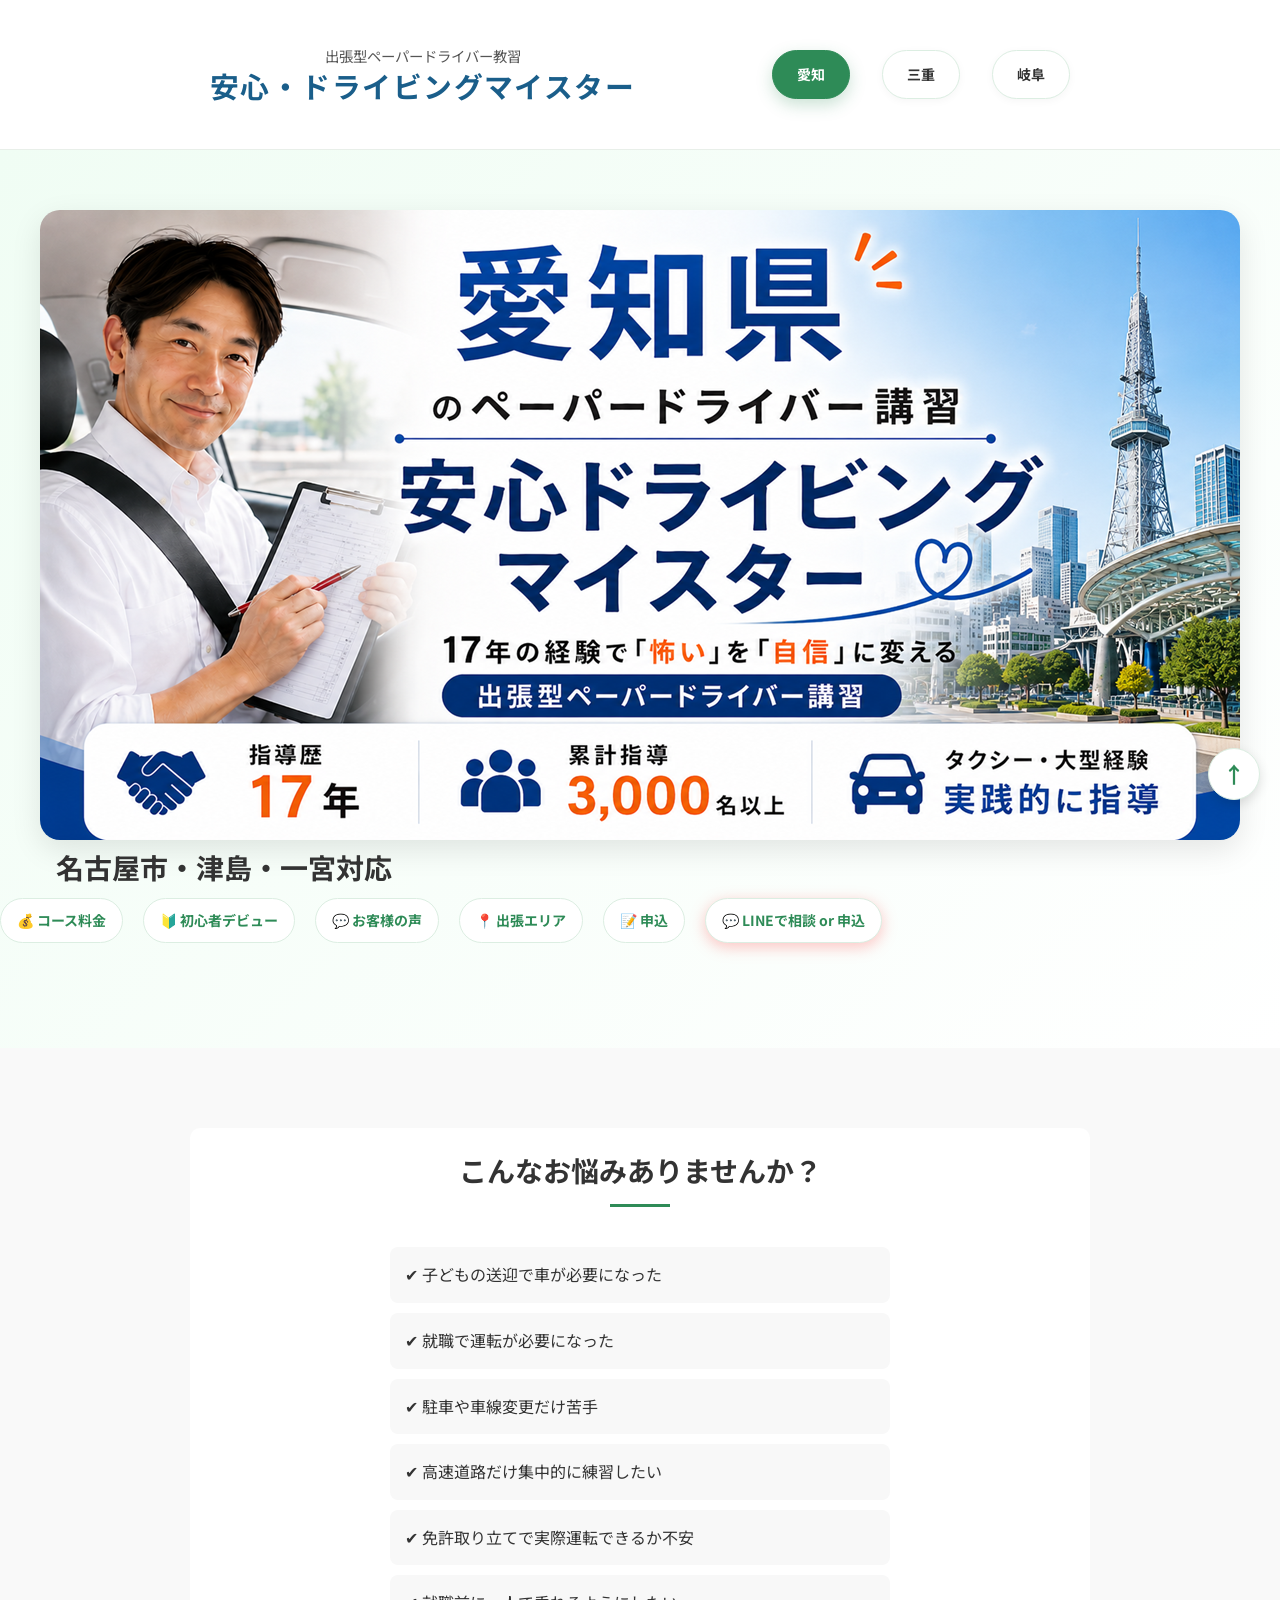
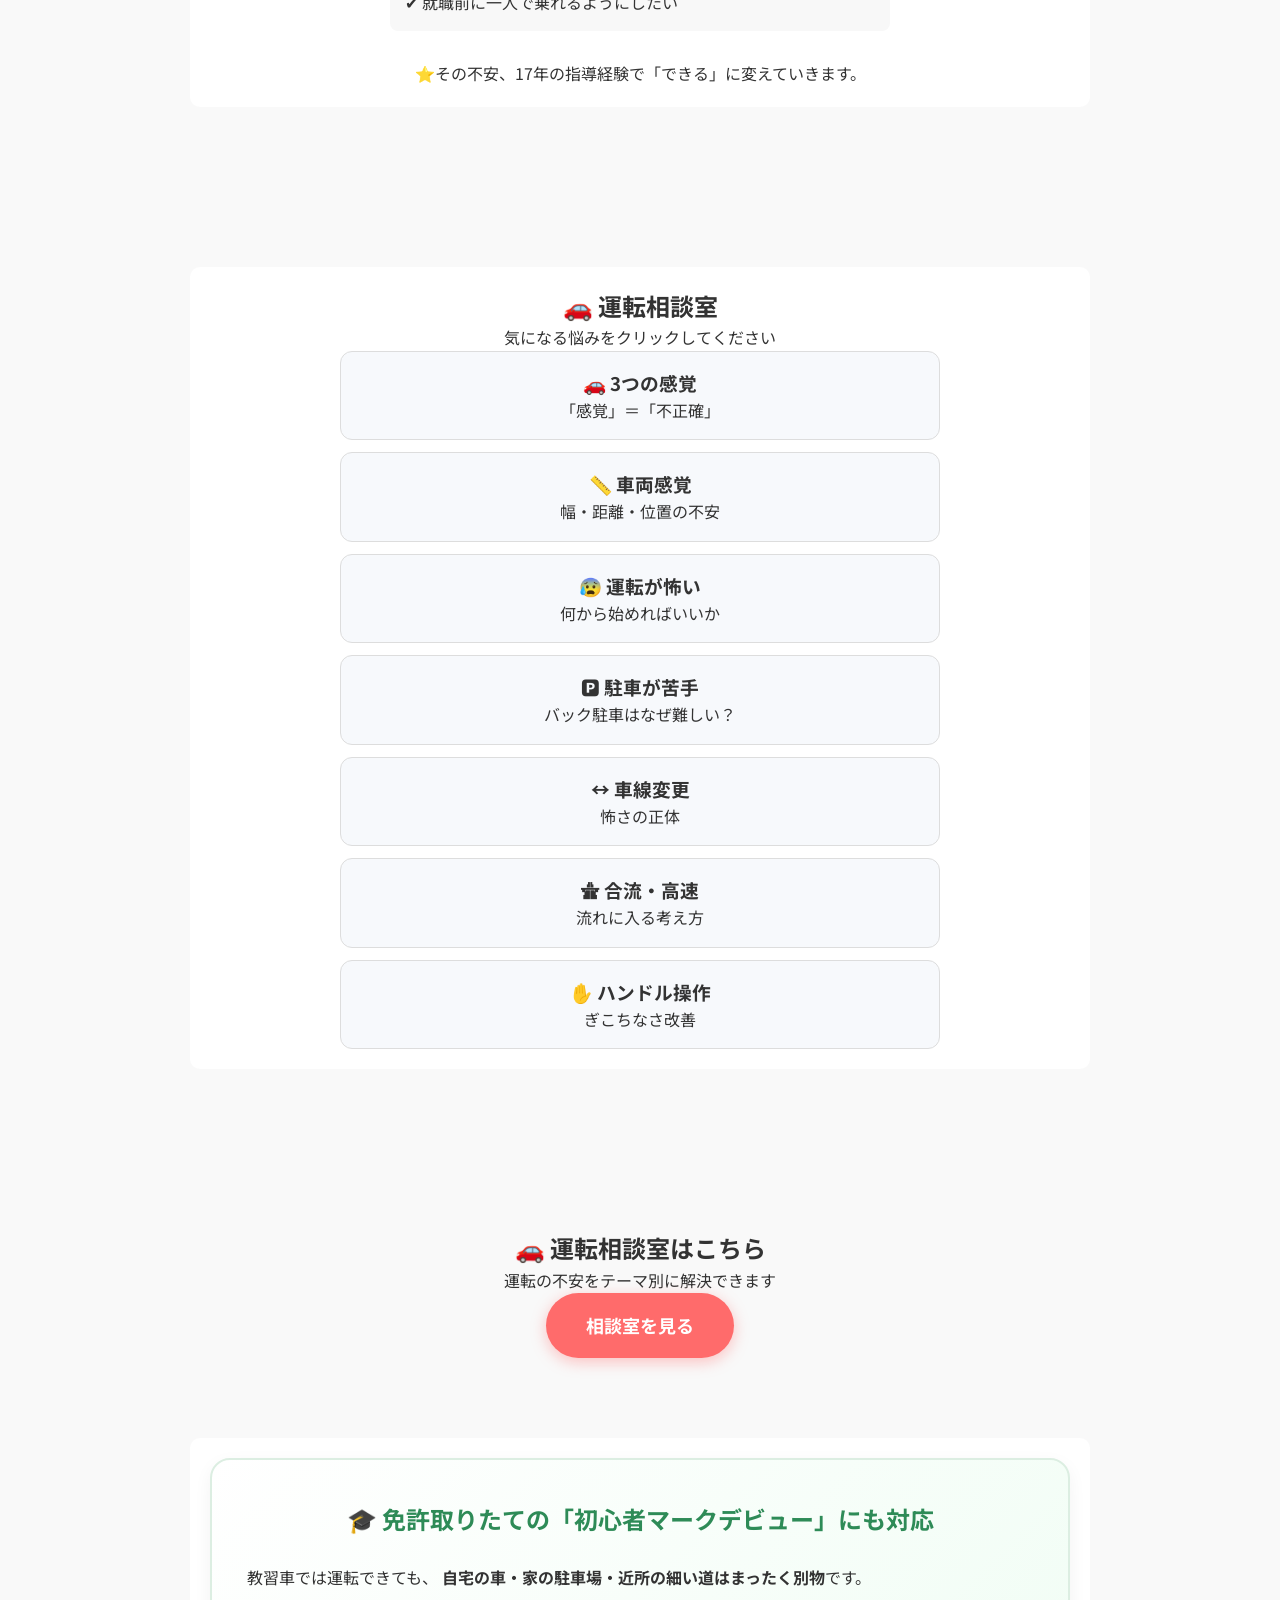
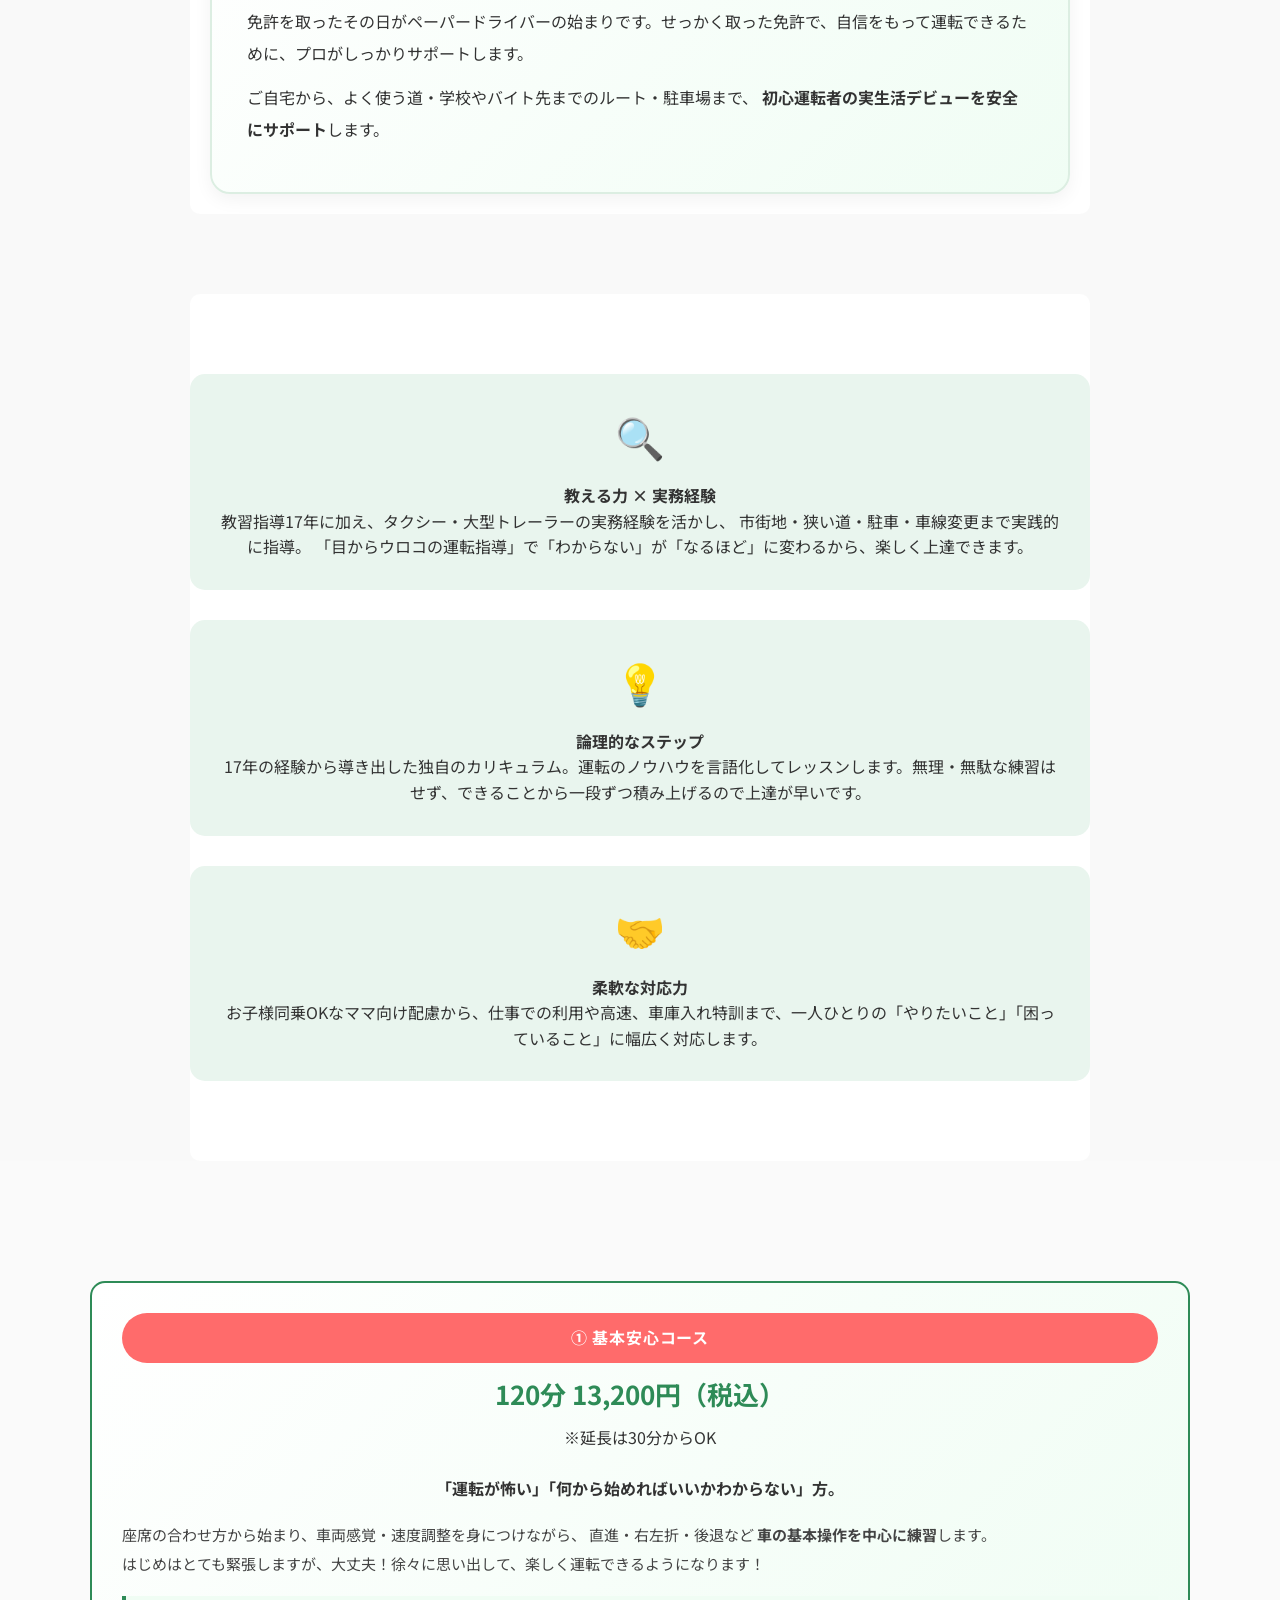
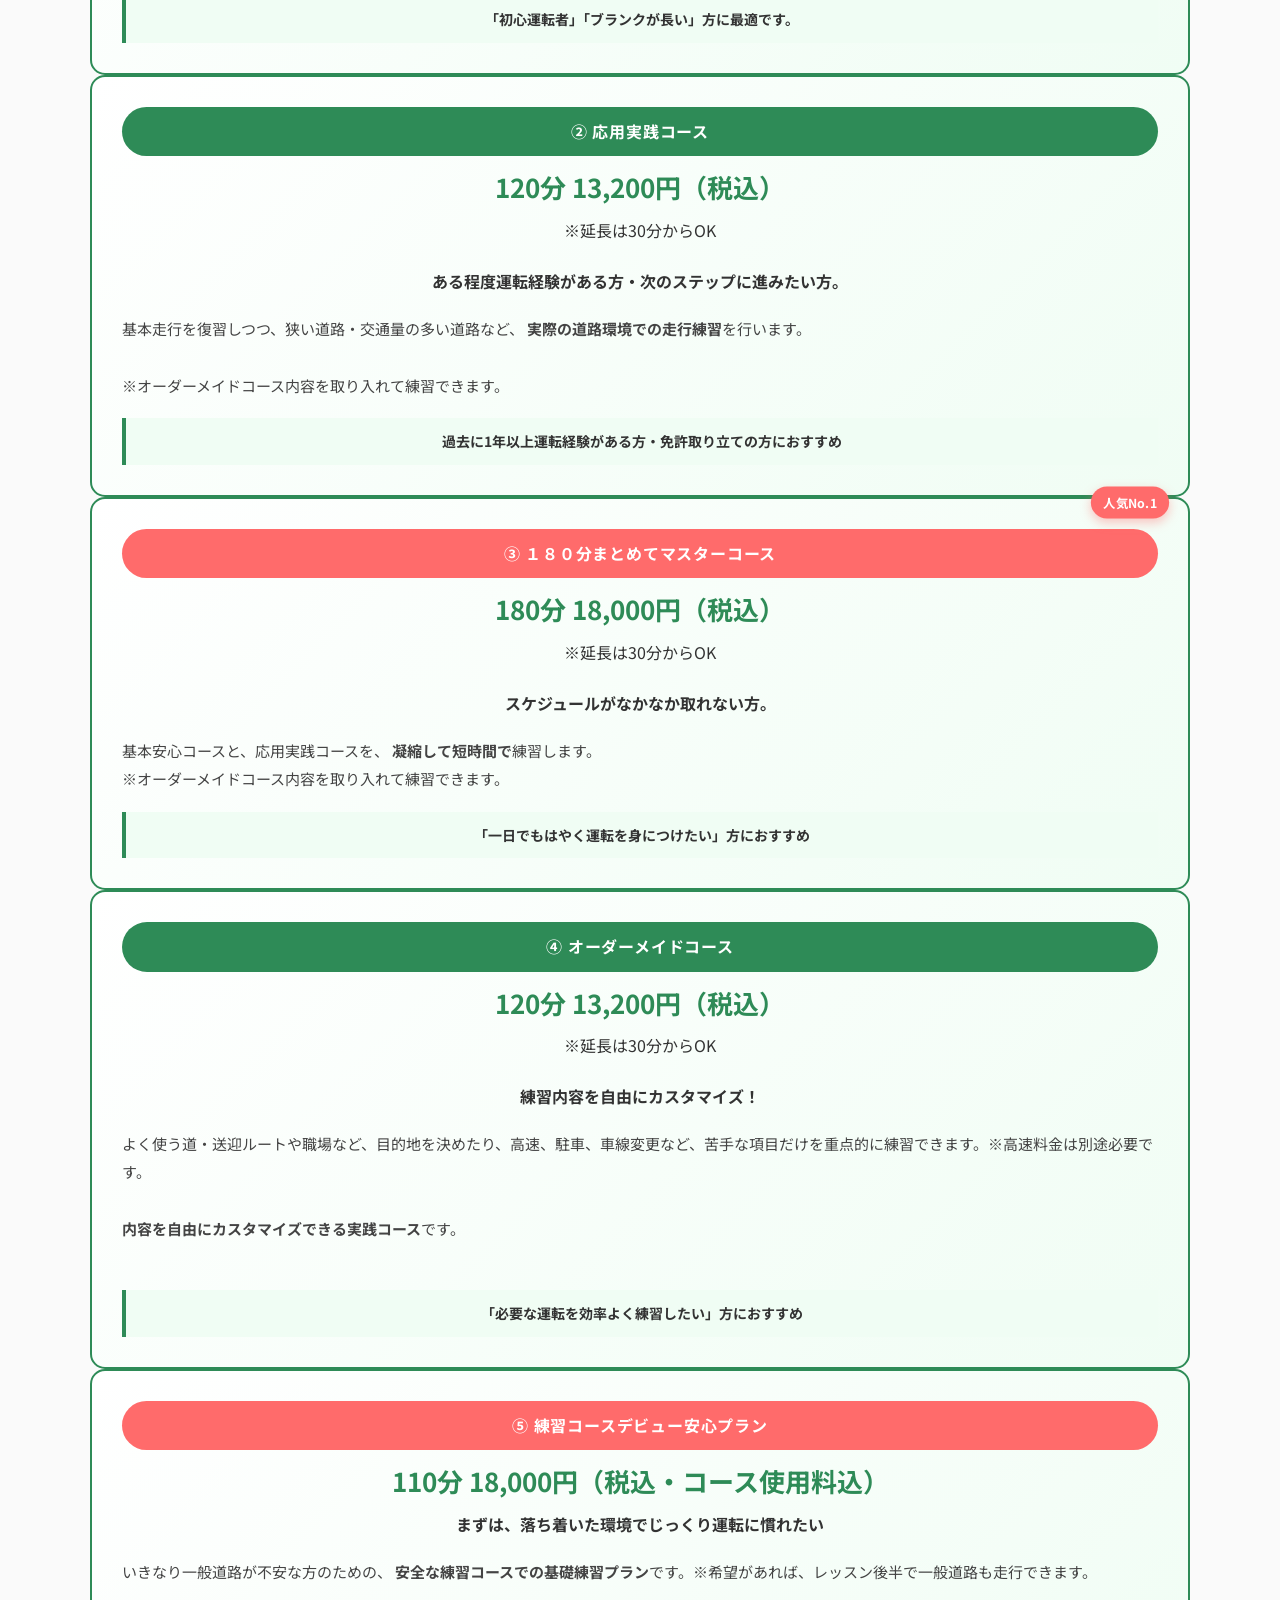
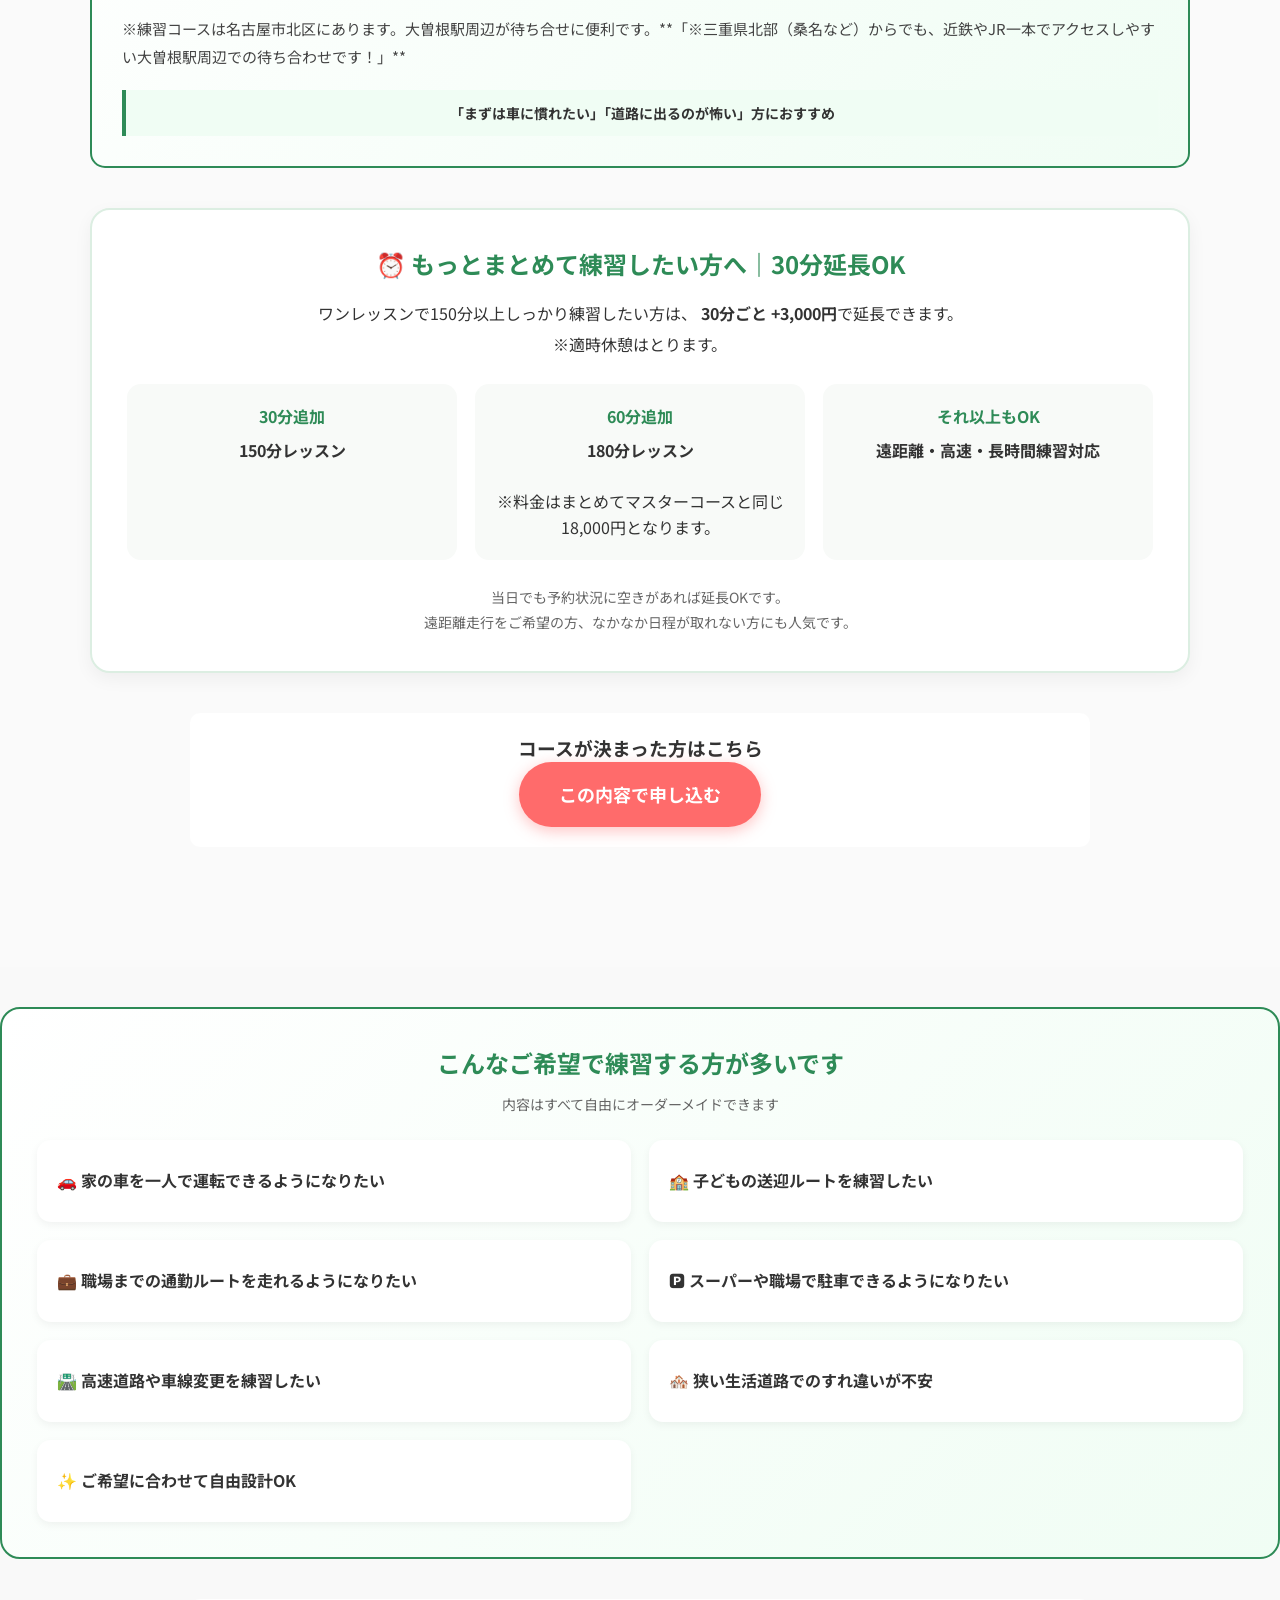
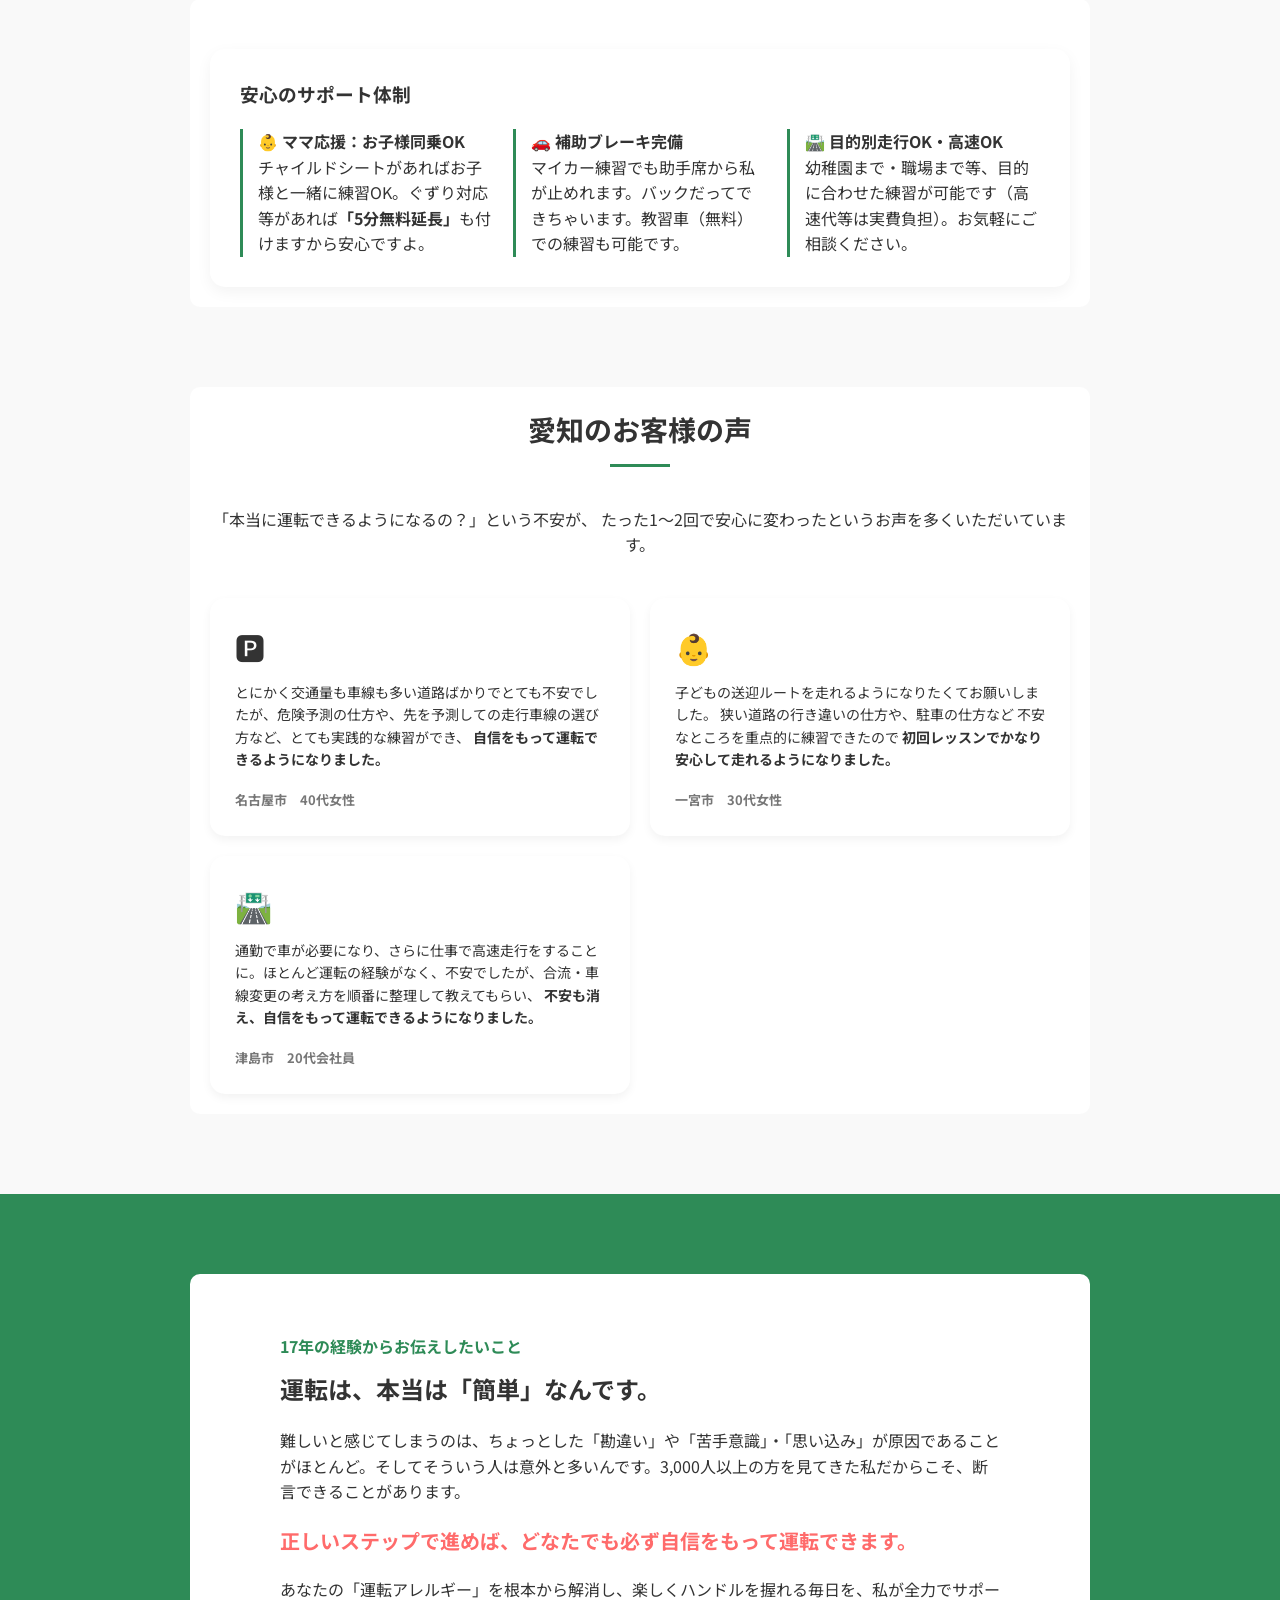
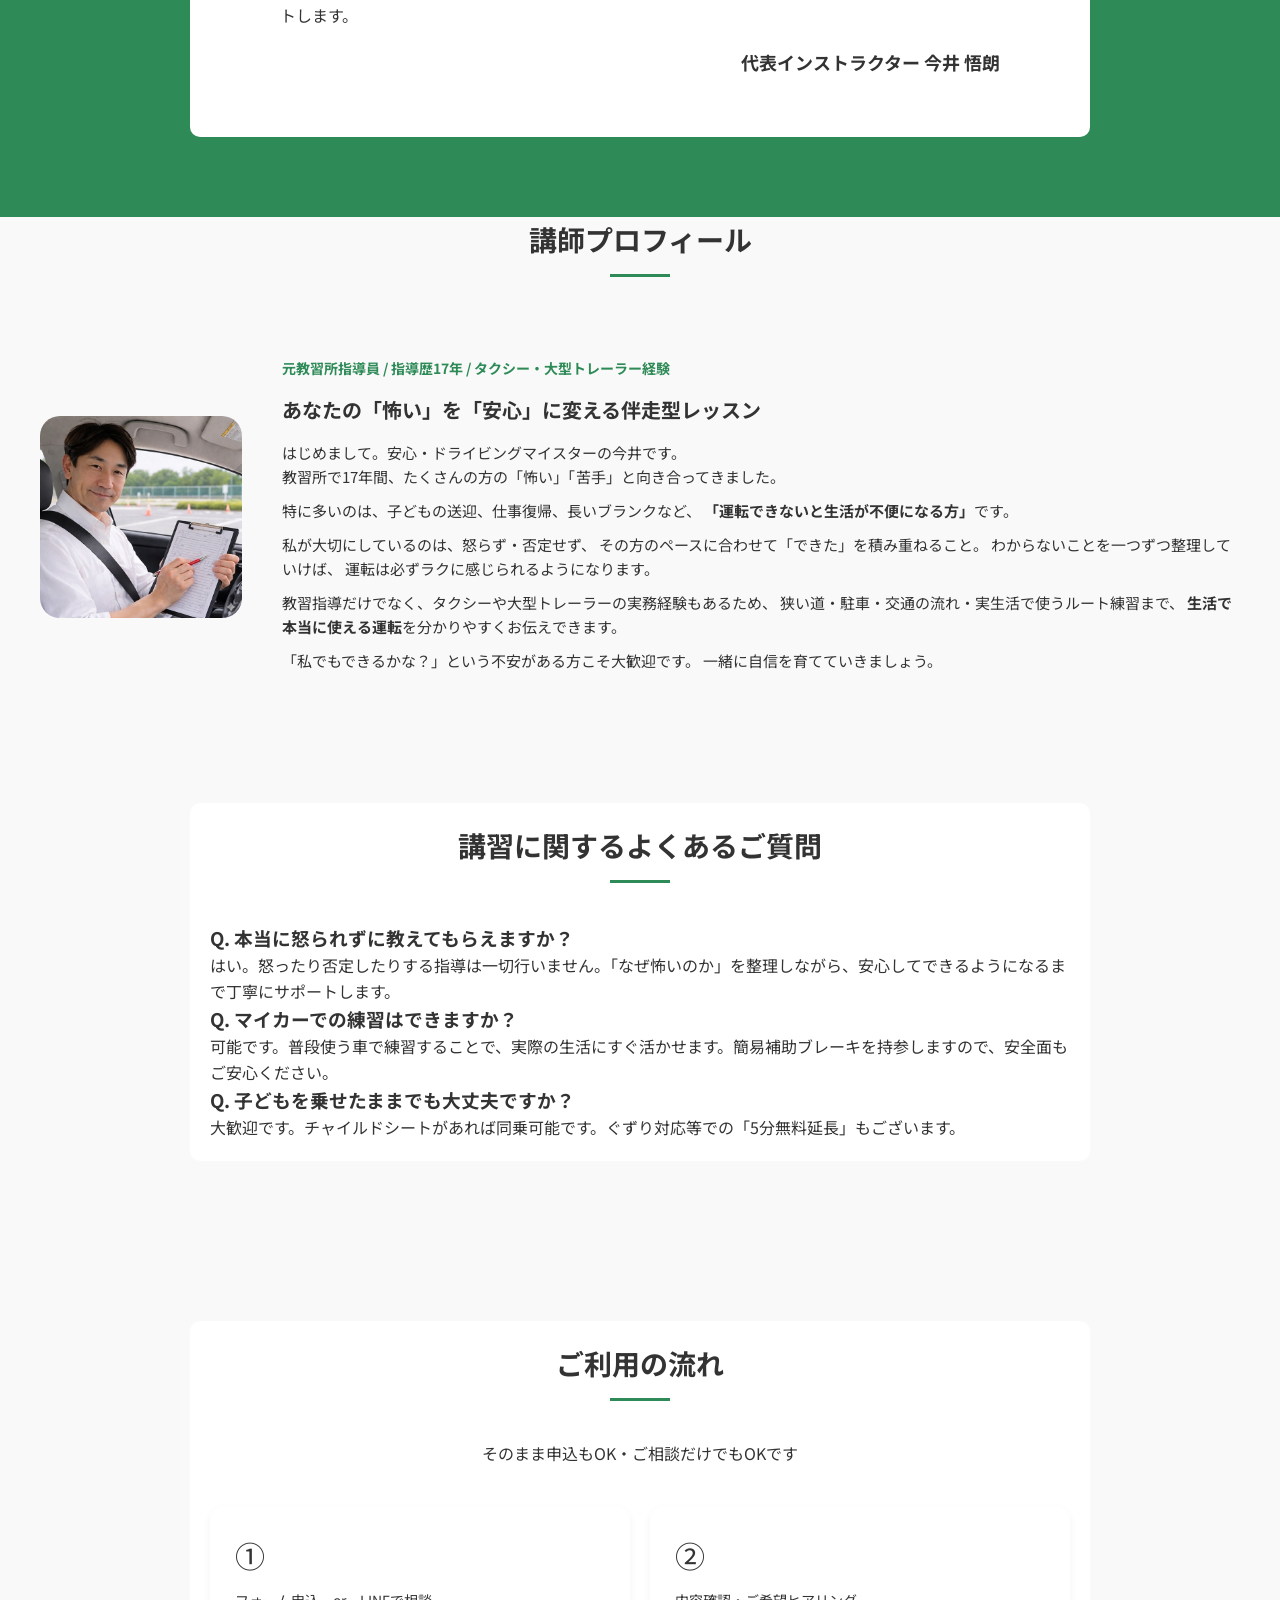
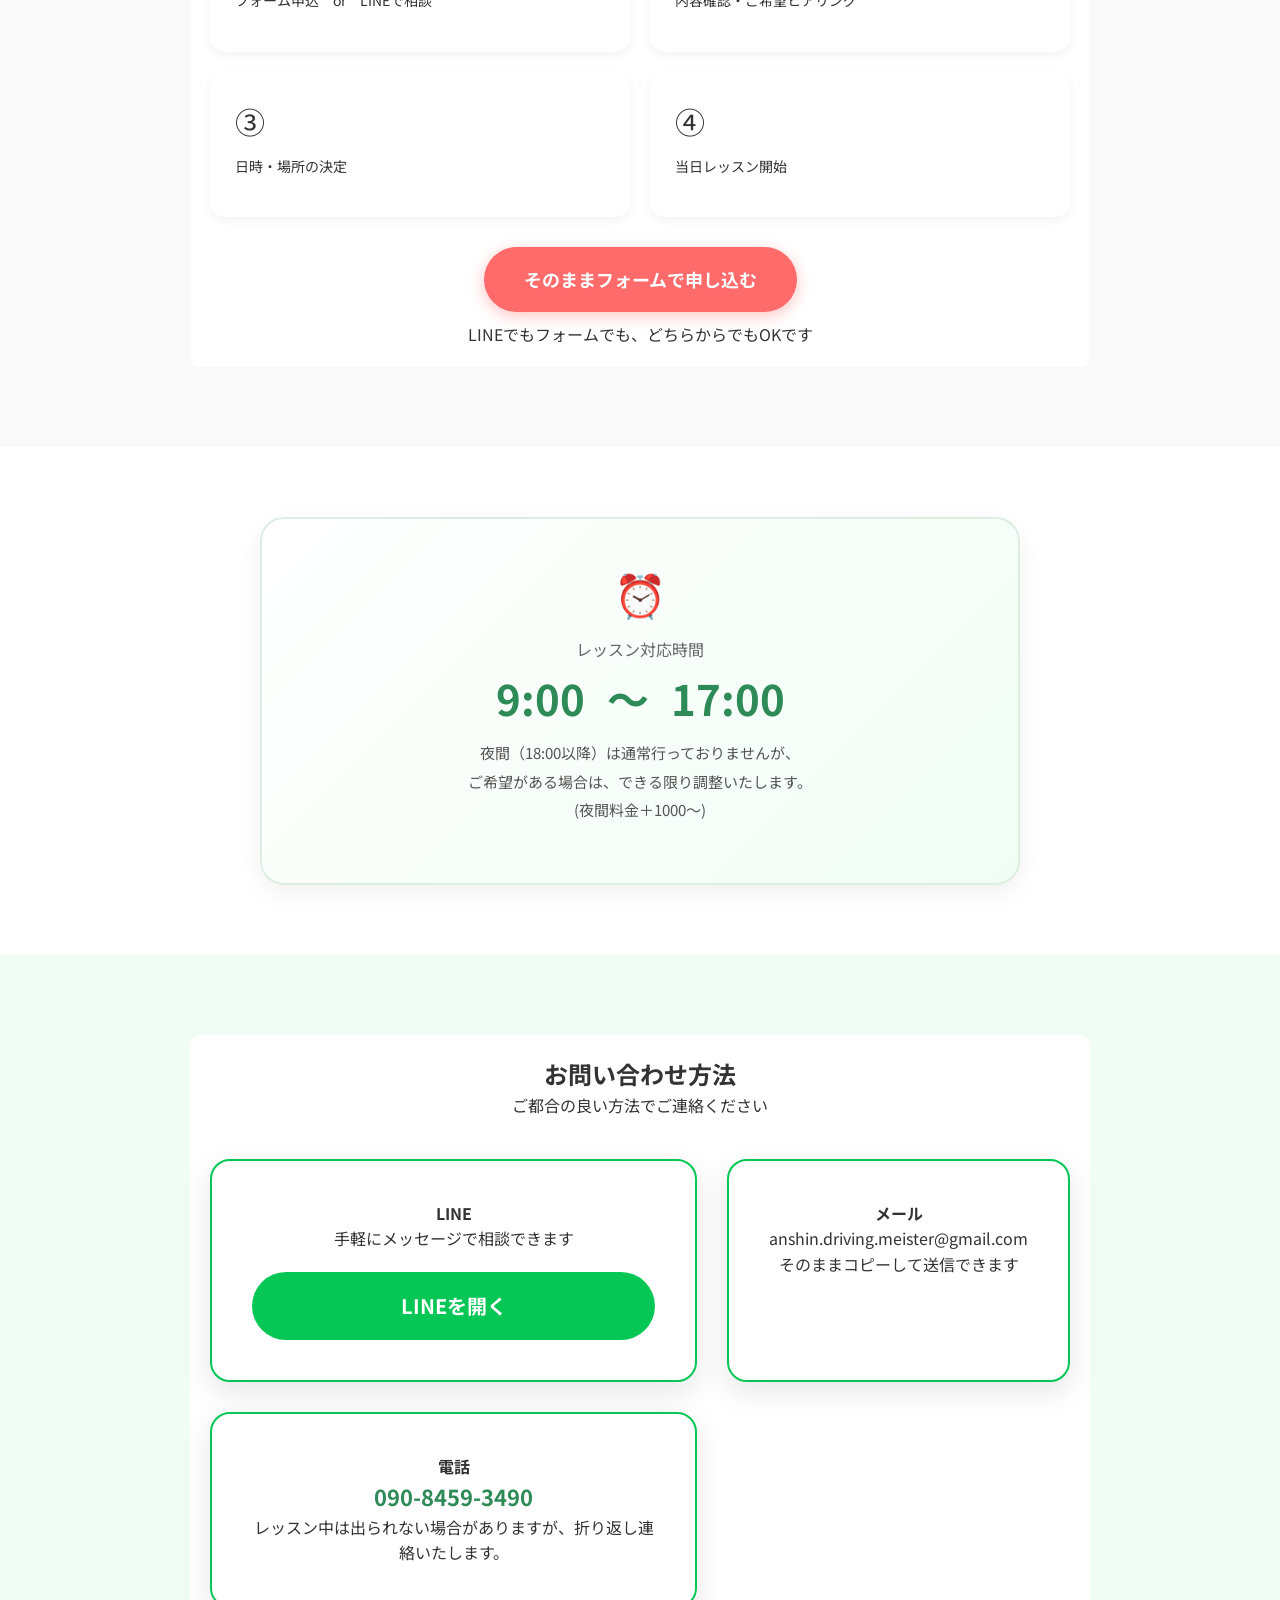
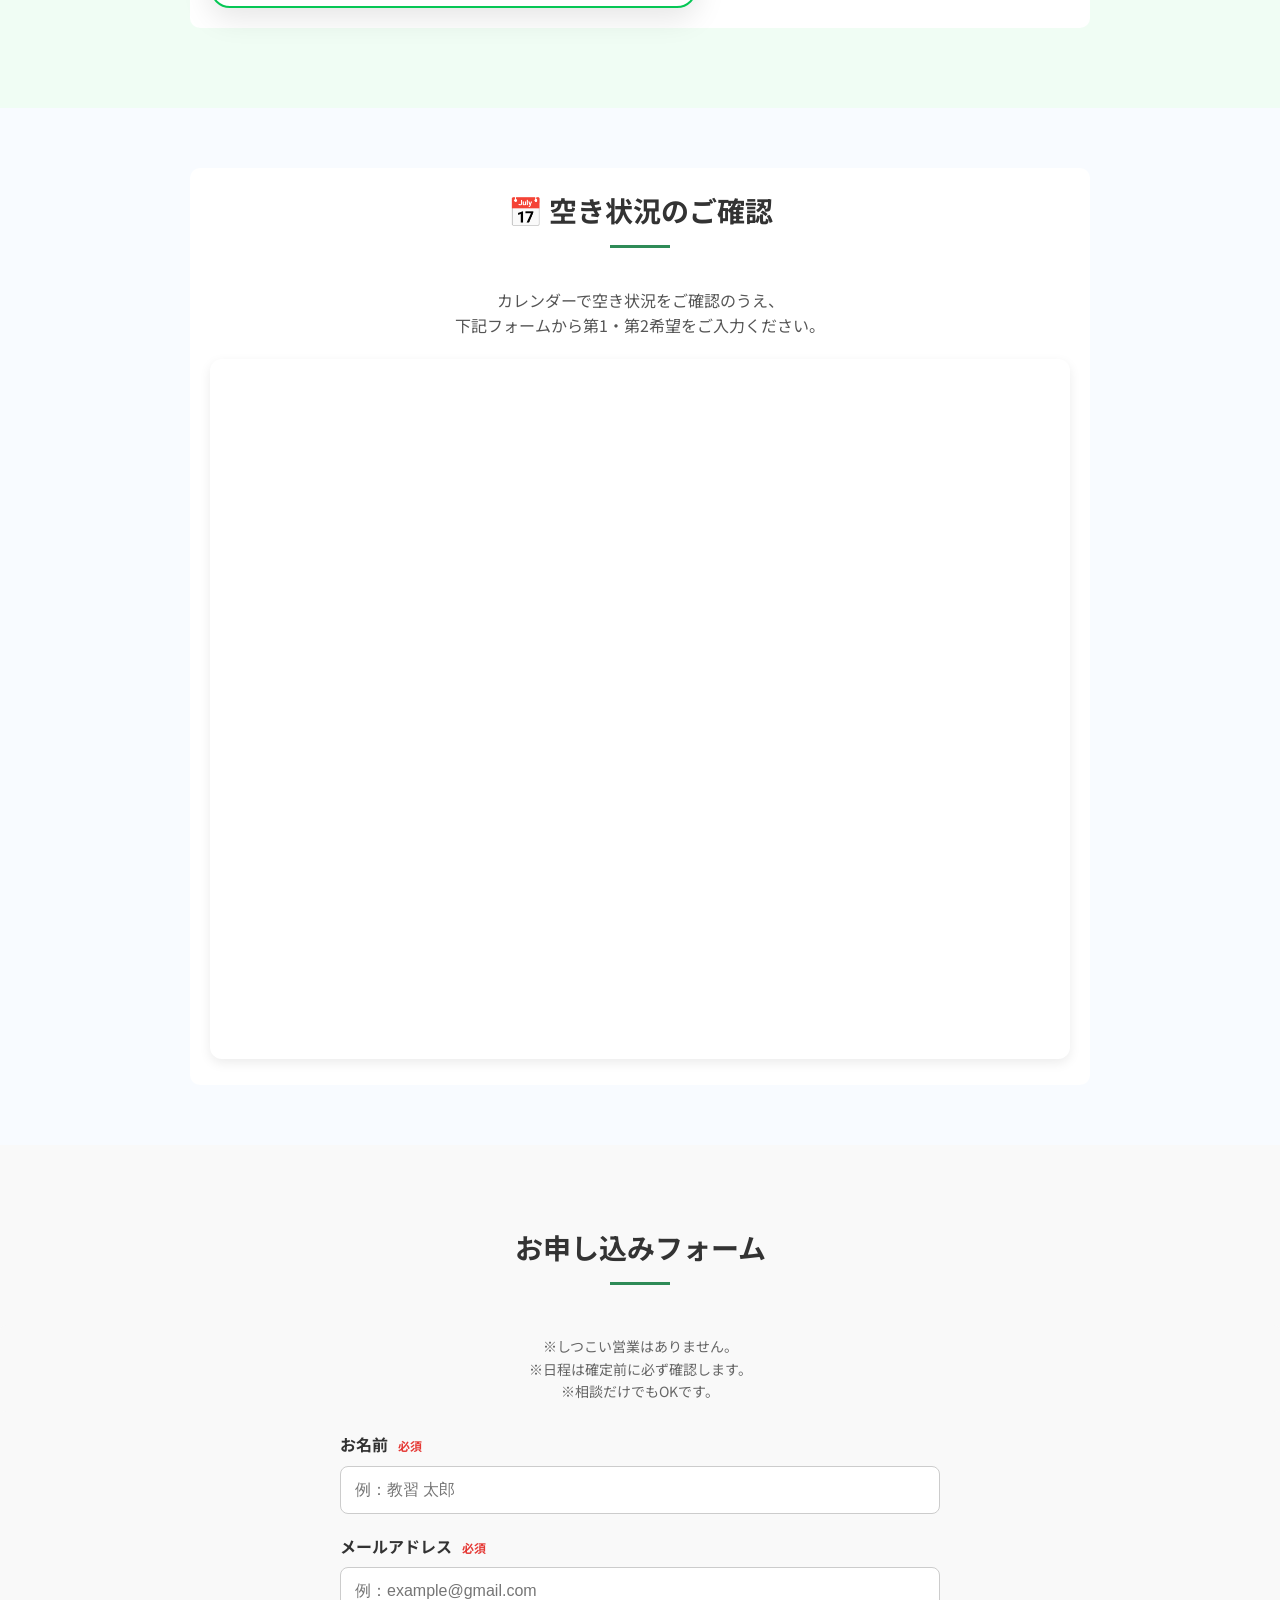
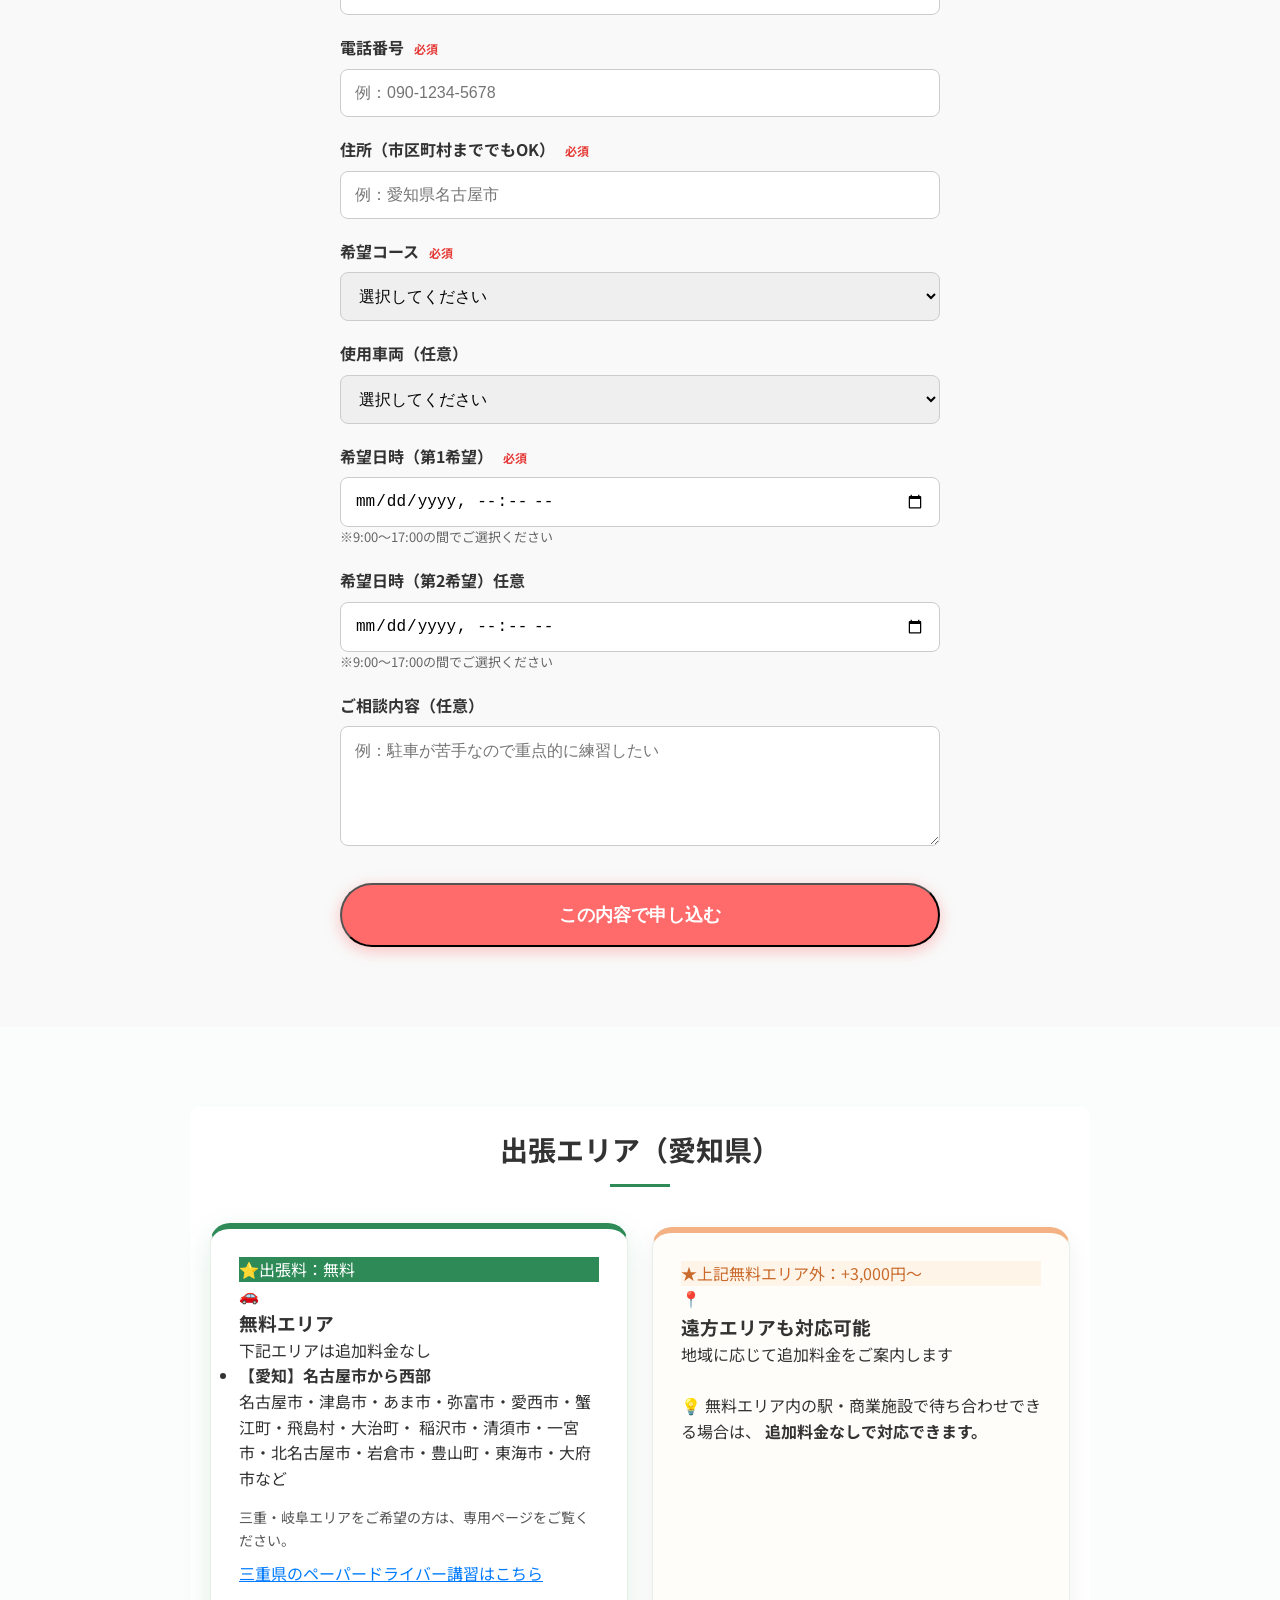
==== commit bd507b1f: "Add files via upload" ====
--- a/aichi.html
+++ b/aichi.html
@@ -148,7 +148,7 @@
 
             <div class="hero-quick-nav">
 
-                <a href="#price">💰 料金</a>
+                <a href="#price">💰 コース料金</a>
 
                 <a href="#beginner">🔰 初心者デビュー</a>
 
@@ -1047,250 +1047,238 @@
 
 
 
+    <section class="section calendar-section">
+        <div class="container center">
+            <h2 class="section-title">📅 空き状況のご確認</h2>
+    
+            <p class="calendar-lead">
+                カレンダーで空き状況をご確認のうえ、<br>
+                下記フォームから第1・第2希望をご入力ください。
+            </p>
+    
+            <div class="calendar-wrap">
+                <iframe
+                    src="https://calendar.google.com/calendar/embed?src=c47988eee2098637a1d4873c18cb795c16f70f0aa259cfff45f7b02ec310bc48@group.calendar.google.com"></iframe>
+            </div>
+    
+        </div>
+    </section>
+    
     <section id="form" class="section">
+        <h2 class="section-title center">お申し込みフォーム</h2>
+    
+        <p class="form-safe-mini">
+            ※しつこい営業はありません。<br>
+            ※日程は確定前に必ず確認します。<br>
+            ※相談だけでもOKです。
+        </p>
+    
+        <form action="https://formspree.io/f/xykvyvkv" method="POST">
+    
+            <label>お名前 <span class="required">必須</span></label>
+    
+            <input type="text" name="name" placeholder="例：教習 太郎" required>
+    
+            <label>メールアドレス <span class="required">必須</span></label>
+    
+            <input type="email" name="email" placeholder="例：example@gmail.com" required>
+    
+            <label>電話番号 <span class="required">必須</span></label>
+    
+            <input type="tel" name="phone" placeholder="例：090-1234-5678" required>
+    
+            <label>住所（市区町村まででもOK） <span class="required">必須</span></label>
+    
+            <input type="text" name="address" placeholder="例：愛知県名古屋市" required>
+    
+            <label>希望コース <span class="required">必須</span></label>
+            <select name="course" required>
+    
+                <option value="">選択してください</option>
+    
+                <option>基本安心コース</option>
+                <option>応用実践コース</option>
+                <option>まとめてマスターコース</option>
+                <option>オーダーメイドコース</option>
+                <option>練習コースデビュー安心プラン</option>
+    
+            </select>
+    
+            <label>使用車両（任意）</label>
+            <select name="car">
+    
+                <option value="">選択してください</option>
+    
+                <option>マイカー（車種がわかれば記入）</option>
+                <option>教習車（無料）</option>
+    
+            </select>
+    
+            <label>希望日時（第1希望） <span class="required">必須</span></label>
+            <input type="datetime-local" name="date1" required>
+            <p style="font-size:13px; color:#666;">
+                ※9:00〜17:00の間でご選択ください
+            </p>
+    
+            <label>希望日時（第2希望）任意</label>
+            <input type="datetime-local" name="date2">
+            <p style="font-size:13px; color:#666;">
+                ※9:00〜17:00の間でご選択ください
+            </p>
+    
+            <label>ご相談内容（任意）</label>
+            <textarea name="message" placeholder="例：駐車が苦手なので重点的に練習したい"></textarea>
+    
+            <input type="hidden" name="_next" value="https://anshin-driving.com/thanks.html">
+    
+            <button type="submit" class="btn hero-btn-main">
+    
+                この内容で申し込む
+    
+            </button>
+    
+        </form>
+    
+    </section>
+
+
+
+    <section class="section area-section" id="area">
 
         <div class="container">
 
-            <h2 class="section-title center">お申し込みフォーム</h2>
-
-            <p class="form-safe-mini">
-
-                ※しつこい営業はありません。<br>
-
-                ※日程は確定前に必ず確認します。<br>
-
-                ※相談だけでもOKです。
+            <h2 class="section-title center">出張エリア（愛知県）</h2>
+
+
+
+            <div class="area-flex-container">
+
+                <div class="area-card free-card">
+
+                    <div class="area-status">⭐出張料：無料</div>
+
+                    <div class="area-header">
+
+                        <span class="icon">🚗</span>
+
+                        <h3>無料エリア</h3>
+
+                        <p class="distance-limit">下記エリアは追加料金なし</p>
+
+                    </div>
+
+                    <ul class="city-details full-list">
+
+                        <li><strong><span>【愛知】名古屋市から西部</span></strong><br>
+
+                            名古屋市・津島市・あま市・弥富市・愛西市・蟹江町・飛島村・大治町・ 稲沢市・清須市・一宮市・北名古屋市・岩倉市・豊山町・東海市・大府市など
+
+                        </li>
+
+                    </ul>
+
+                    <p style="margin-top:15px; font-size:14px; color:#555;">
+
+                        三重・岐阜エリアをご希望の方は、専用ページをご覧ください。
+
+                    </p>
+
+                    <div style="display:flex; flex-direction:column; gap:8px; margin-top:10px;">
+
+                        <a href="index.html" style="color:#007BFF; text-decoration:underline;">三重県のペーパードライバー講習はこちら</a>
+
+                        <a href="gifu.html" style="color:#007BFF; text-decoration:underline;">岐阜県のペーパードライバー講習はこちら</a>
+
+                    </div>
+
+                </div>
+
+
+
+                <div class="area-card paid-card">
+
+                    <div class="area-status paid-status">★上記無料エリア外：+3,000円〜</div>
+
+                    <div class="area-header">
+
+                        <span class="icon">📍</span>
+
+                        <h3>遠方エリアも対応可能</h3>
+
+                        <p class="distance-limit">地域に応じて追加料金をご案内します</p>
+
+                    </div><br>
+
+
+
+                    <div class="area-tips">
+
+                        <p class="check-text">💡 無料エリア内の駅・商業施設で待ち合わせできる場合は、
+
+                            <strong>追加料金なしで対応できます。</strong>
+
+                        </p>
+
+                    </div>
+
+                </div>
+
+
+
+                <div class="travel-hack-box">
+
+                    <h3 class="travel-hack-title">💡 出張料をレッスン時間に変える“裏ワザ”</h3>
+
+                    <p>
+
+                        当スクールから40km～60kmの地域は通常 <strong>+3,000円〜</strong> の出張料がかかりますが、
+
+                        <strong>60分以上の延長</strong>を追加すると、
+
+                        <strong>出張料を無料にして、その分を練習時間へ変更できます。</strong>
+
+                    </p>
+
+
+
+                    <div class="travel-example">
+
+                        <p>通常：120分 13,200円 ＋ 出張料3,000円 → <strong>16,200円</strong></p>
+
+                        <p>延長60分追加：180分 <strong>18,000円</strong> → 出張料無料※料金はまとめてマスターコースと同じ18,000円となります。</p>
+
+                    </div>
+
+
+
+                    <p class="travel-bottom">
+
+                        <strong>※60km以上の地域は対象外となります。</strong>
+
+                    </p>
+
+                </div>
+
+            </div>
+
+
+
+            <p class="center" style="margin-top:20px;">
+
+                お住まいの地域が無料エリアか迷う場合は、LINEやメールなどで、一度ご確認ください。
 
             </p>
 
-            <form action="https://formspree.io/f/xykvyvkv" method="POST">
-
-                <label>お名前 <span class="required">必須</span></label>
-
-                <input type="text" name="name" placeholder="例：教習 太郎" required>
-
-
-
-                <label>メールアドレス <span class="required">必須</span></label>
-
-                <input type="email" name="email" placeholder="例：example@gmail.com" required>
-
-
-
-                <label>電話番号 <span class="required">必須</span></label>
-
-                <input type="tel" name="phone" placeholder="例：090-1234-5678" required>
-
-
-
-                <label>住所（市区町村まででもOK） <span class="required">必須</span></label>
-
-                <input type="text" name="address" placeholder="例：名古屋市　中川区" required>
-
-
-
-                <label>希望コース <span class="required">必須</span></label>
-
-                <select name="course" required>
-
-                    <option value="">選択してください</option>
-
-                    <option>基本安心コース</option>
-
-                    <option>応用実践コース</option>
-
-                    <option>2日間コース</option>
-
-                    <option>オーダーメイド</option>
-
-                    <option>練習コースデビュー安心プラン</option>
-
-                </select>
-
-
-
-                <label>使用車両（任意）</label>
-
-                <select name="car">
-
-                    <option value="">選択してください</option>
-
-                    <option>マイカー（車種がわかれば記入）</option>
-
-                    <option>教習車（無料）</option>
-
-                </select>
-
-
-
-                <label>希望日時（第1希望） <span class="required">必須</span></label>
-
-                <input type="text" name="date1" placeholder="例：〇月〇日 午前 / 9時以降など" required>
-
-
-
-                <label>希望日時（第2希望）任意</label>
-
-                <input type="text" name="date2" placeholder="例：〇月〇日 午後 / 13時以降など">
-
-
-
-                <label>ご相談内容（任意）</label>
-
-                <textarea name="message" placeholder="例：駐車が苦手なので重点的に練習したい"></textarea>
-
-                <input type="hidden" name="_next" value="https://anshin-driving.com/thanks.html">
-
-                <button type="submit" class="btn hero-btn-main">
-
-                    この内容で申し込む
-
-                </button>
-
-            </form>
-
-        </div>
-
-    </section>
-
-
-
-    <section class="section area-section" id="area">
+        </div>
+
+    </section>
+
+
+
+    <section class="section policy-section" id="policy">
 
         <div class="container">
 
-            <h2 class="section-title center">出張エリア（愛知県）</h2>
-
-
-
-            <div class="area-flex-container">
-
-                <div class="area-card free-card">
-
-                    <div class="area-status">⭐出張料：無料</div>
-
-                    <div class="area-header">
-
-                        <span class="icon">🚗</span>
-
-                        <h3>無料エリア</h3>
-
-                        <p class="distance-limit">下記エリアは追加料金なし</p>
-
-                    </div>
-
-                    <ul class="city-details full-list">
-
-                        <li><strong><span>【愛知】名古屋市から西部</span></strong><br>
-
-                            名古屋市・津島市・あま市・弥富市・愛西市・蟹江町・飛島村・大治町・ 稲沢市・清須市・一宮市・北名古屋市・岩倉市・豊山町・東海市・大府市など
-
-                        </li>
-
-                    </ul>
-
-                    <p style="margin-top:15px; font-size:14px; color:#555;">
-
-                        三重・岐阜エリアをご希望の方は、専用ページをご覧ください。
-
-                    </p>
-
-                    <div style="display:flex; flex-direction:column; gap:8px; margin-top:10px;">
-
-                        <a href="index.html" style="color:#007BFF; text-decoration:underline;">三重県のペーパードライバー講習はこちら</a>
-
-                        <a href="gifu.html" style="color:#007BFF; text-decoration:underline;">岐阜県のペーパードライバー講習はこちら</a>
-
-                    </div>
-
-                </div>
-
-
-
-                <div class="area-card paid-card">
-
-                    <div class="area-status paid-status">★上記無料エリア外：+3,000円〜</div>
-
-                    <div class="area-header">
-
-                        <span class="icon">📍</span>
-
-                        <h3>遠方エリアも対応可能</h3>
-
-                        <p class="distance-limit">地域に応じて追加料金をご案内します</p>
-
-                    </div><br>
-
-
-
-                    <div class="area-tips">
-
-                        <p class="check-text">💡 無料エリア内の駅・商業施設で待ち合わせできる場合は、
-
-                            <strong>追加料金なしで対応できます。</strong>
-
-                        </p>
-
-                    </div>
-
-                </div>
-
-
-
-                <div class="travel-hack-box">
-
-                    <h3 class="travel-hack-title">💡 出張料をレッスン時間に変える“裏ワザ”</h3>
-
-                    <p>
-
-                        当スクールから40km～60kmの地域は通常 <strong>+3,000円〜</strong> の出張料がかかりますが、
-
-                        <strong>60分以上の延長</strong>を追加すると、
-
-                        <strong>出張料を無料にして、その分を練習時間へ変更できます。</strong>
-
-                    </p>
-
-
-
-                    <div class="travel-example">
-
-                        <p>通常：120分 13,200円 ＋ 出張料3,000円 → <strong>16,200円</strong></p>
-
-                        <p>延長60分追加：180分 <strong>18,000円</strong> → 出張料無料※料金はまとめてマスターコースと同じ18,000円となります。</p>
-
-                    </div>
-
-
-
-                    <p class="travel-bottom">
-
-                        <strong>※60km以上の地域は対象外となります。</strong>
-
-                    </p>
-
-                </div>
-
-            </div>
-
-
-
-            <p class="center" style="margin-top:20px;">
-
-                お住まいの地域が無料エリアか迷う場合は、LINEやメールなどで、一度ご確認ください。
-
-            </p>
-
-        </div>
-
-    </section>
-
-
-
-    <section class="section policy-section" id="policy">
-
-        <div class="container">
-
             <h2 class="section-title center">規約・特定商取引法に基づく表記</h2>
 
             <div class="policy-box">
--- a/style.css
+++ b/style.css
@@ -20,7 +20,7 @@
     font-family: 'Noto Sans JP', sans-serif;
     line-height: 1.6;
     color: var(--text-color);
-    background-color:#f9f9f9;
+    background-color: #f9f9f9;
     -webkit-font-smoothing: antialiased;
 }
 
@@ -306,7 +306,7 @@
 section:target {
     background: #fff3cd;
     transition: all 0.5s ease;
-    padding: 20px;
+
     border-radius: 10px;
     box-shadow: 0 0 0 3px rgba(255, 193, 7, 0.4);
 }
@@ -555,6 +555,36 @@
 .profile-text {
     font-size: 15px;
     margin-bottom: 10px;
+}
+
+/* --- カレンダー --- */
+.calendar-section {
+    background: #f8fbff;
+    padding: 60px 20px;
+}
+
+.calendar-lead {
+    margin-bottom: 20px;
+    font-size: 16px;
+    color: #555;
+}
+
+.calendar-wrap {
+    width: 100%;
+    max-width: 900px;
+    margin: 0 auto;
+    min-height: 700px;
+    /* ← 最低限の高さを確保 */
+}
+
+
+.calendar-wrap iframe {
+    width: 100%;
+    height: 700px !important;
+    /* !important は値の直後にスペースを空けて記述します */
+    border: none;
+    border-radius: 12px;
+    box-shadow: 0 4px 12px rgba(0, 0, 0, 0.08);
 }
 
 /* --- お問い合わせ (CTA) --- */
@@ -1767,6 +1797,17 @@
         font-size: 20px;
     }
 
+    .calendar-wrap iframe {
+        height: 500px !important;
+    }
+
+    .calendar-lead {
+        font-size: 14px;
+    }
+
+    form {
+        padding: 0 16px;
+    }
 }
 
 @media (max-width: 600px) {
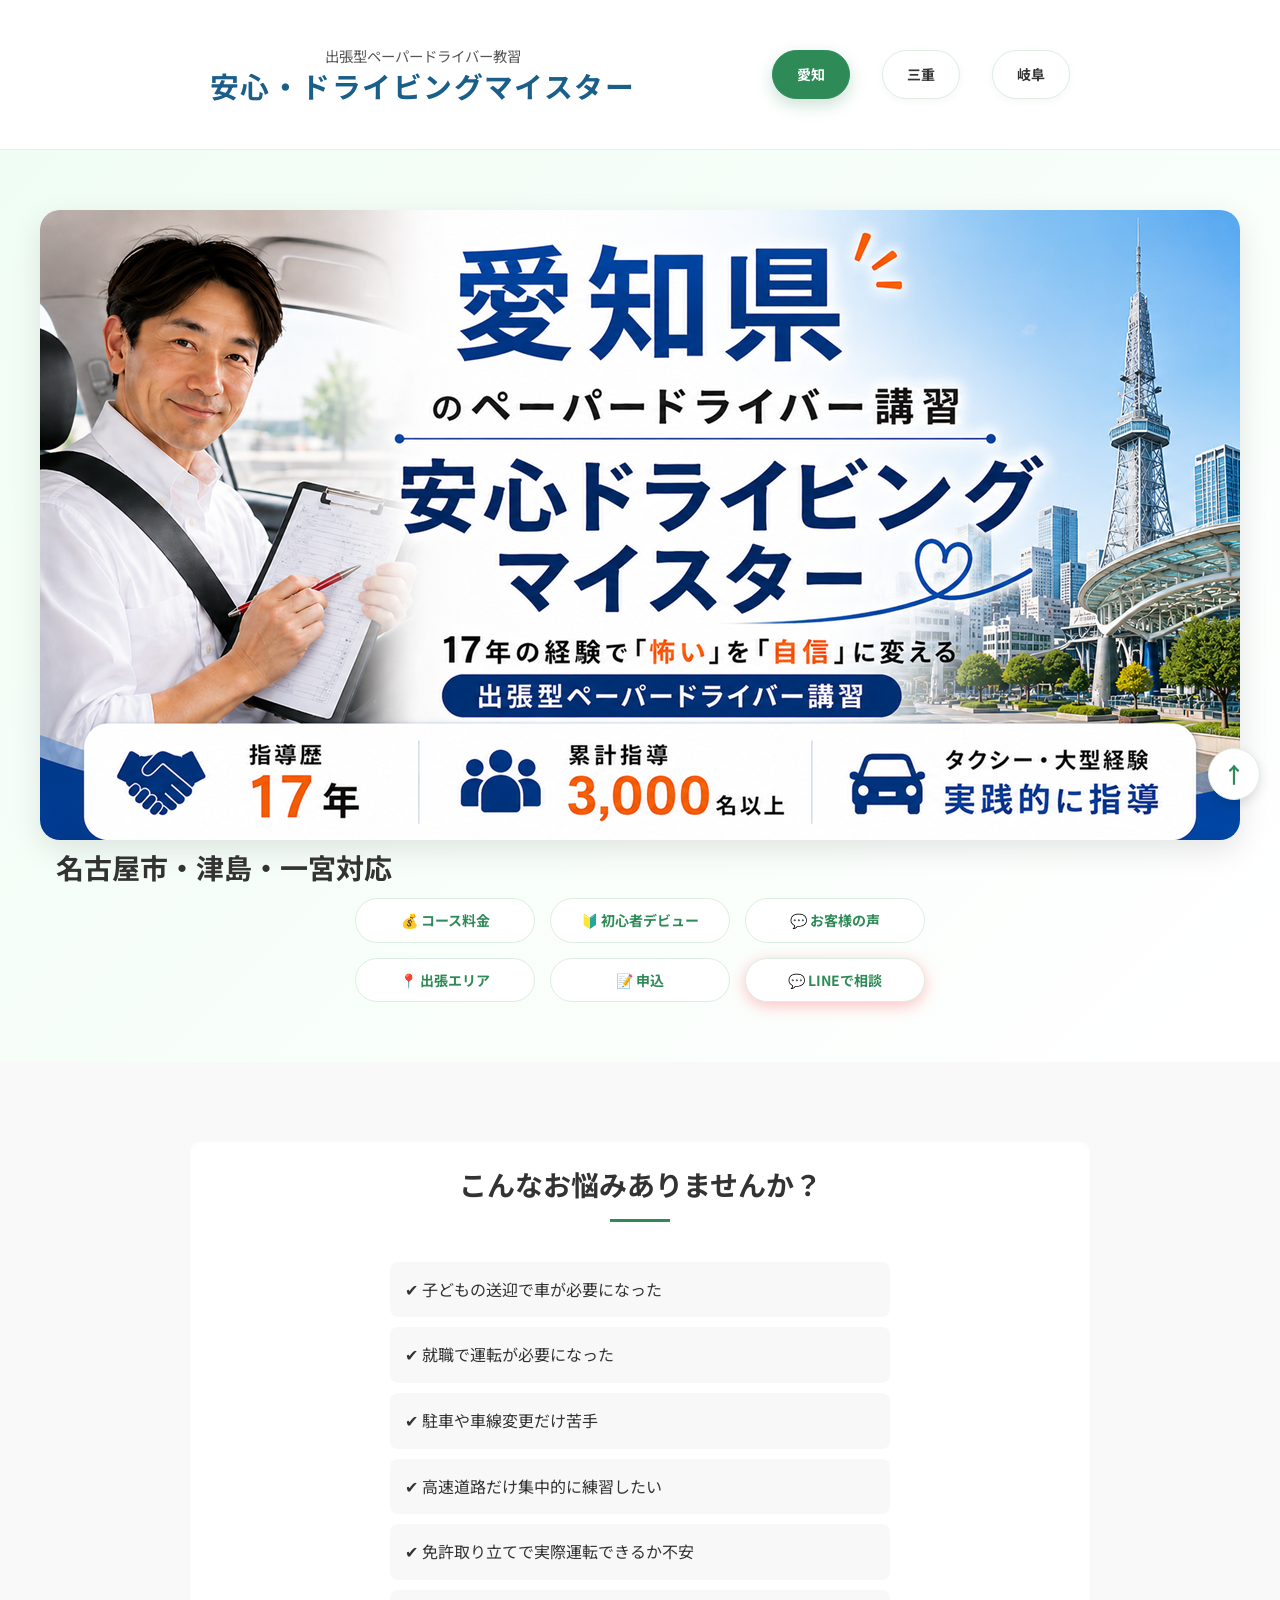
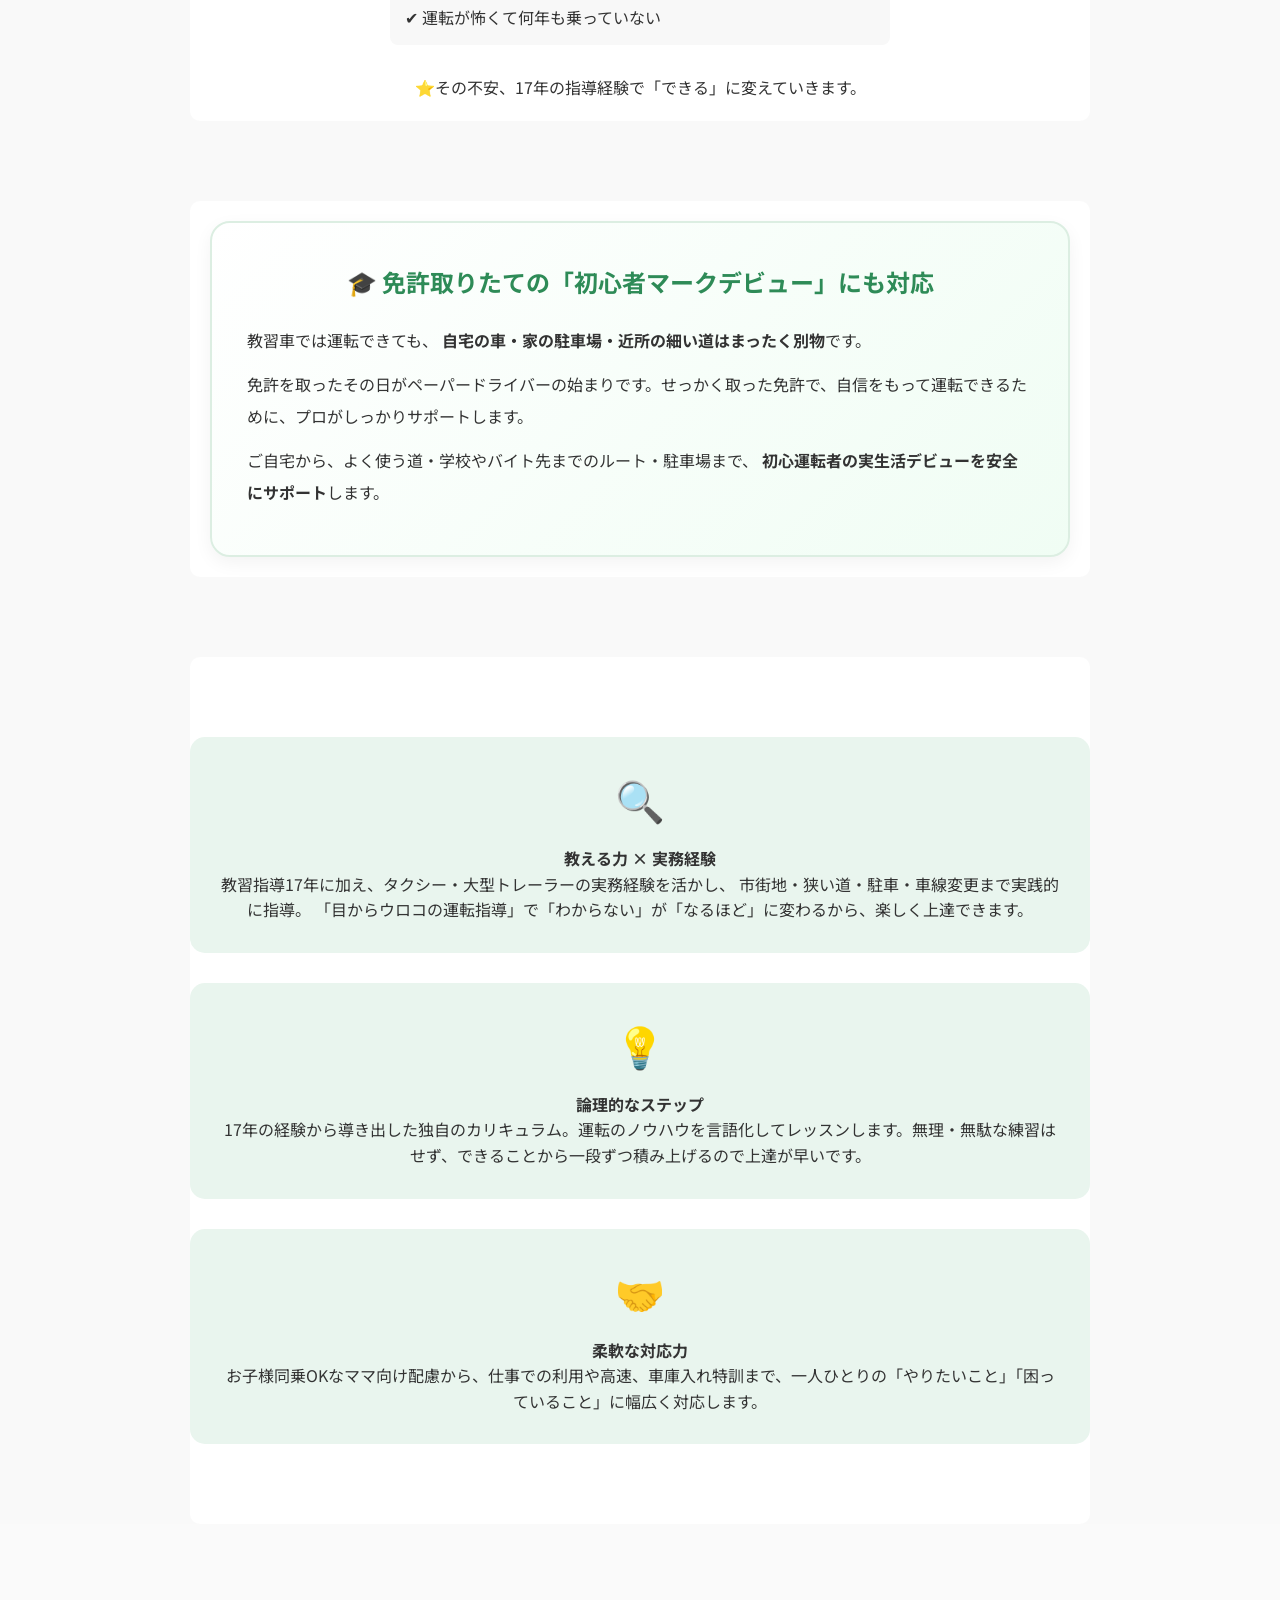
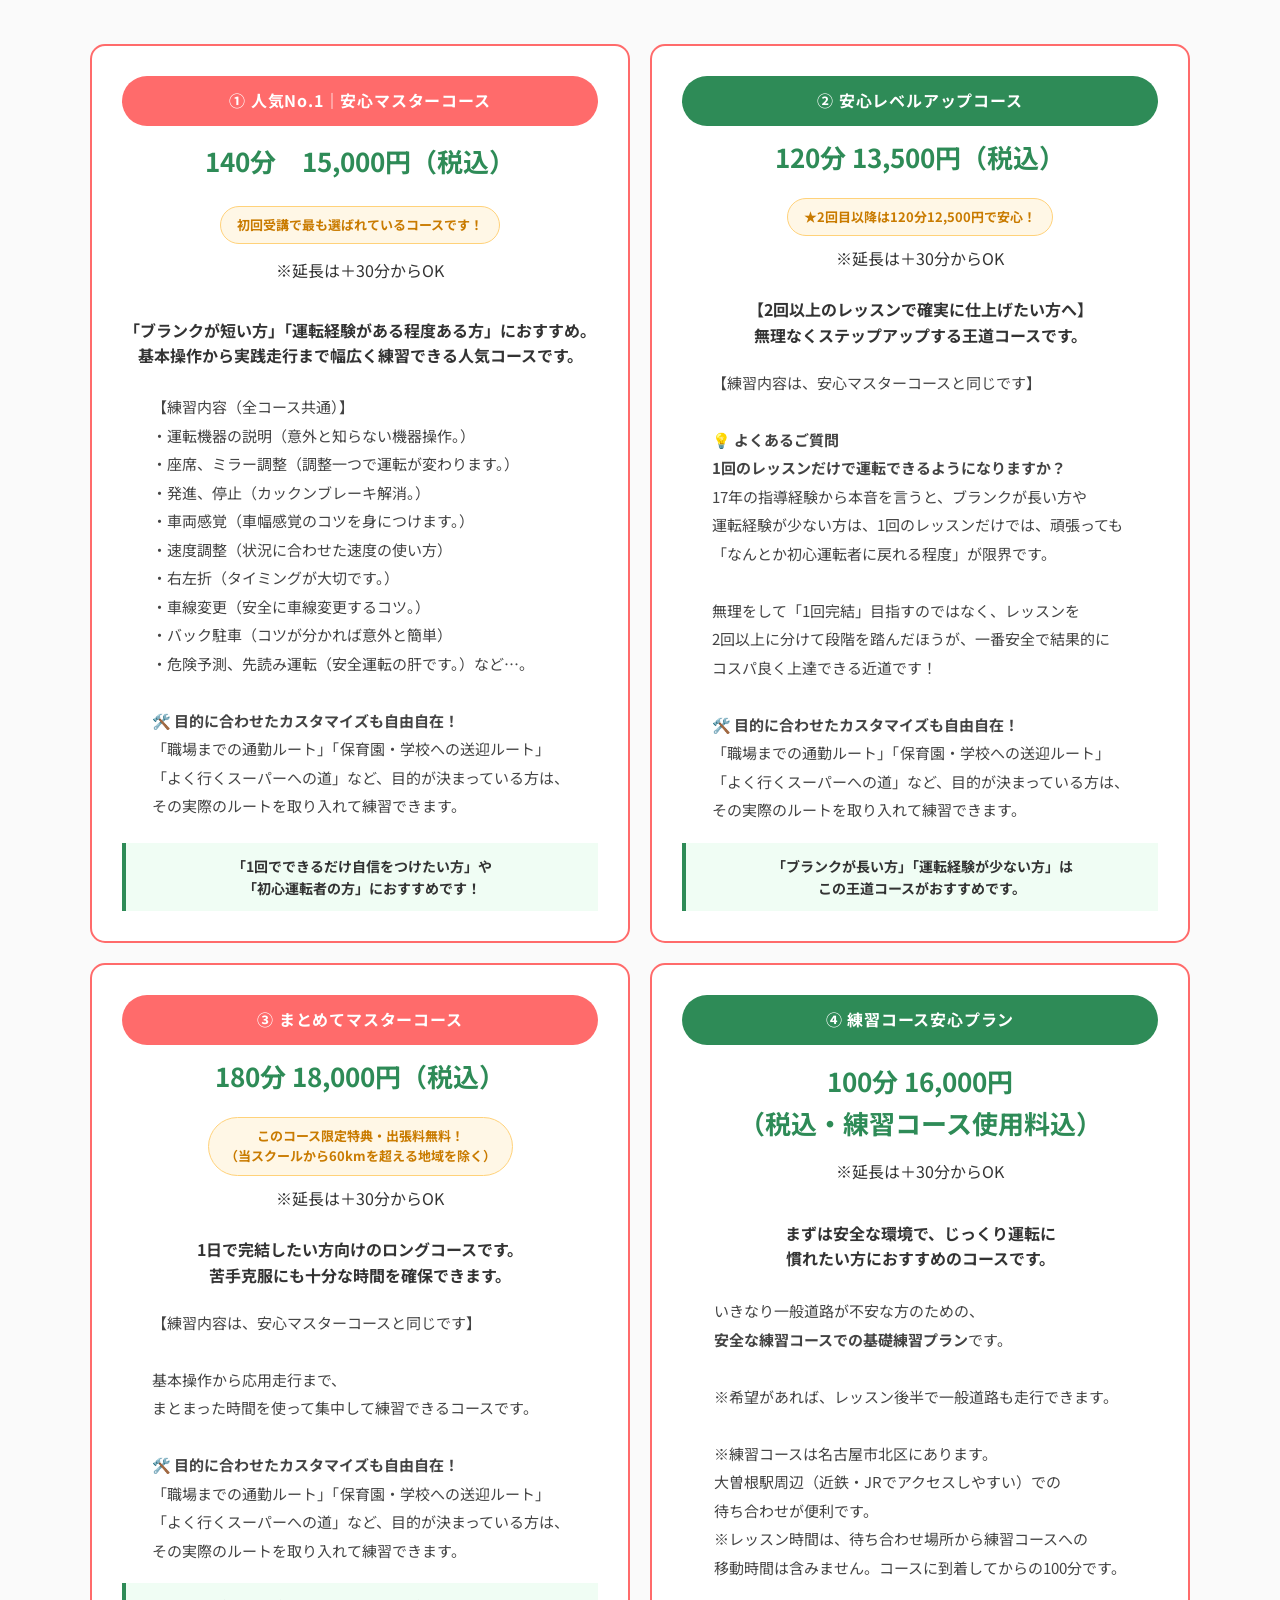
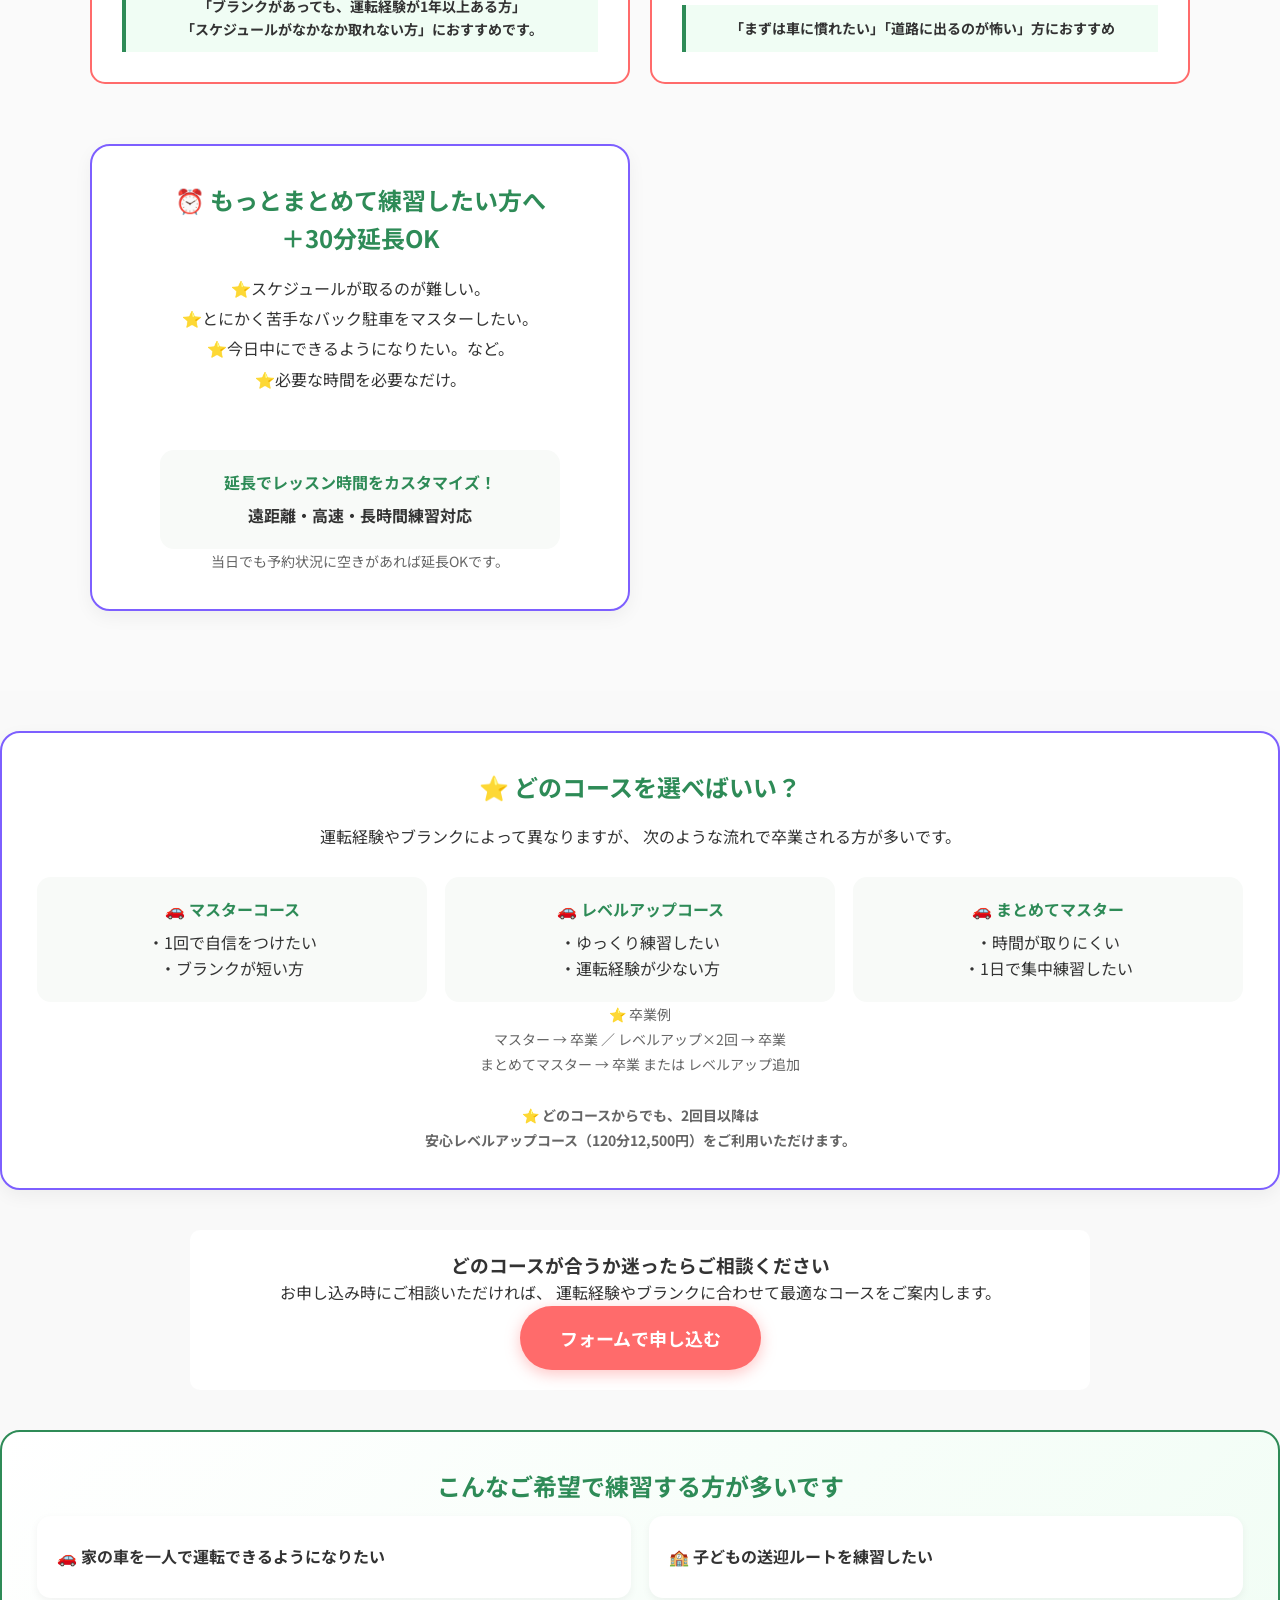
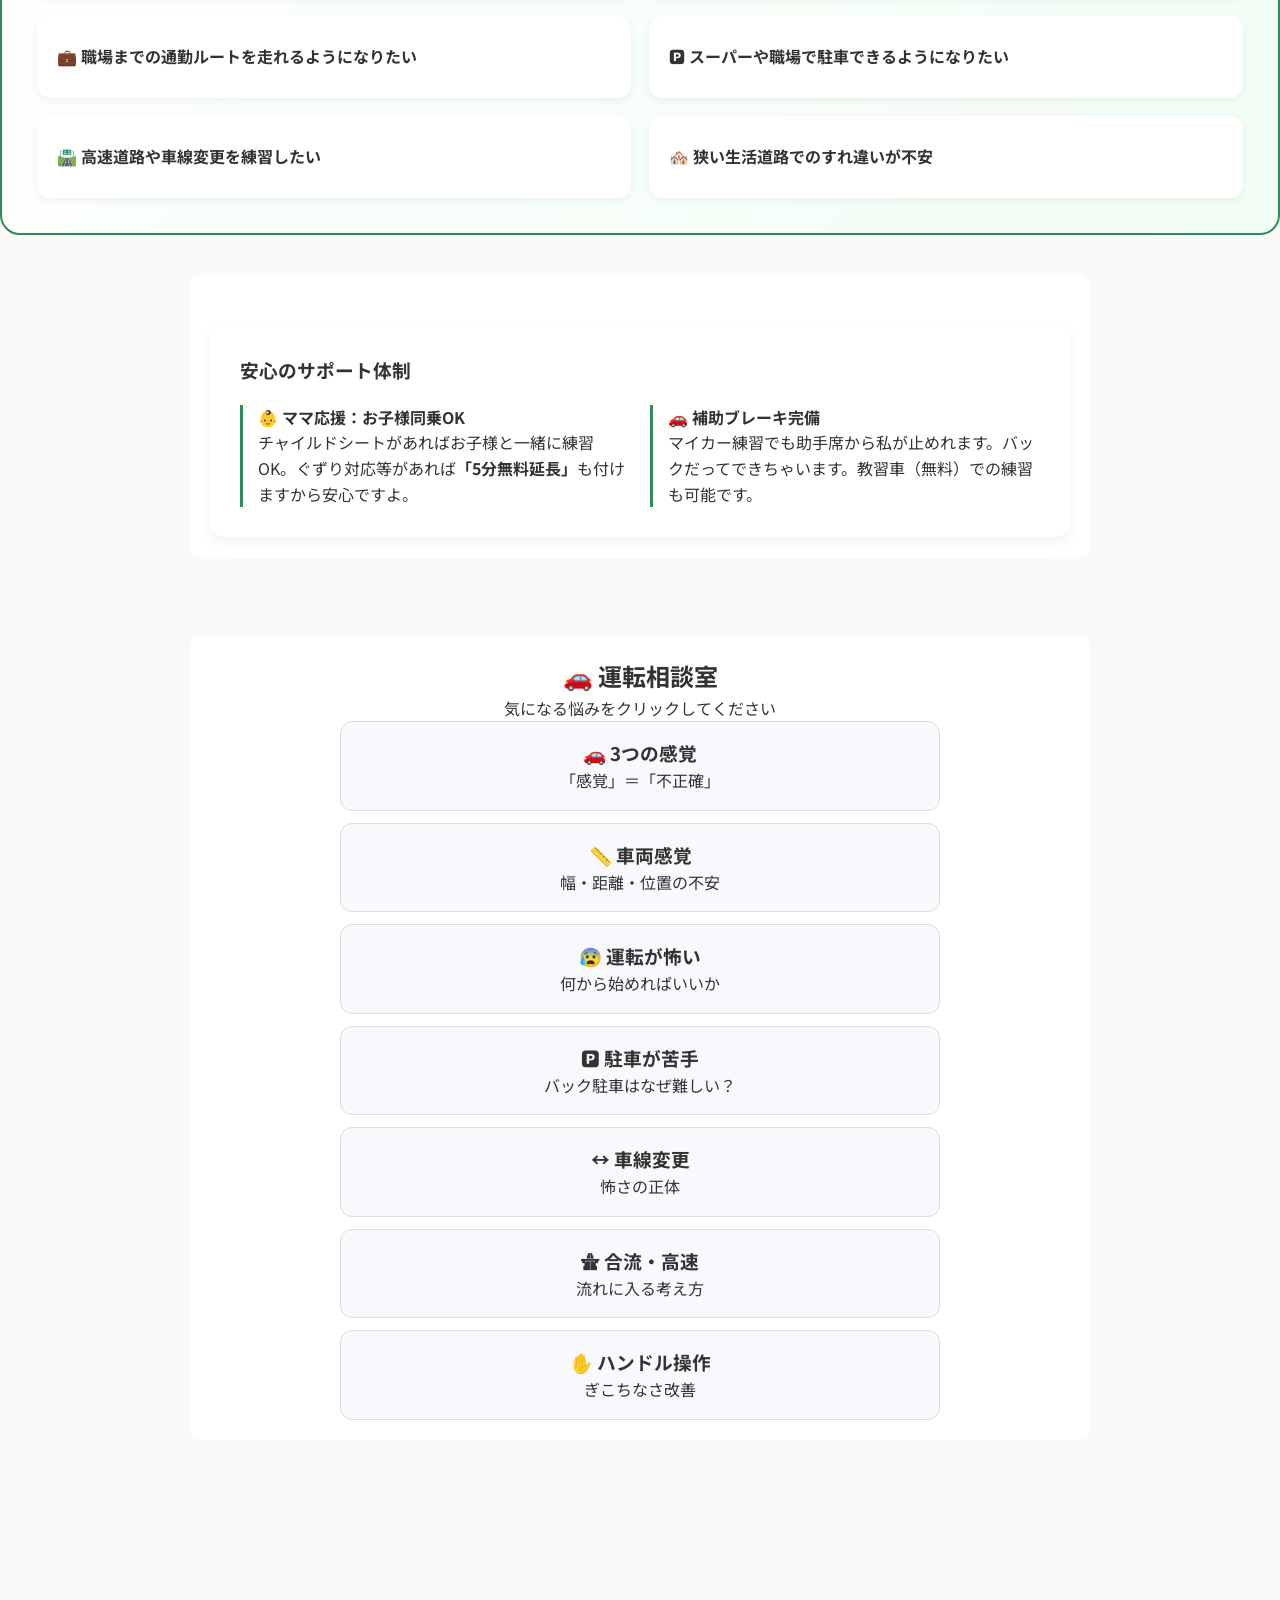
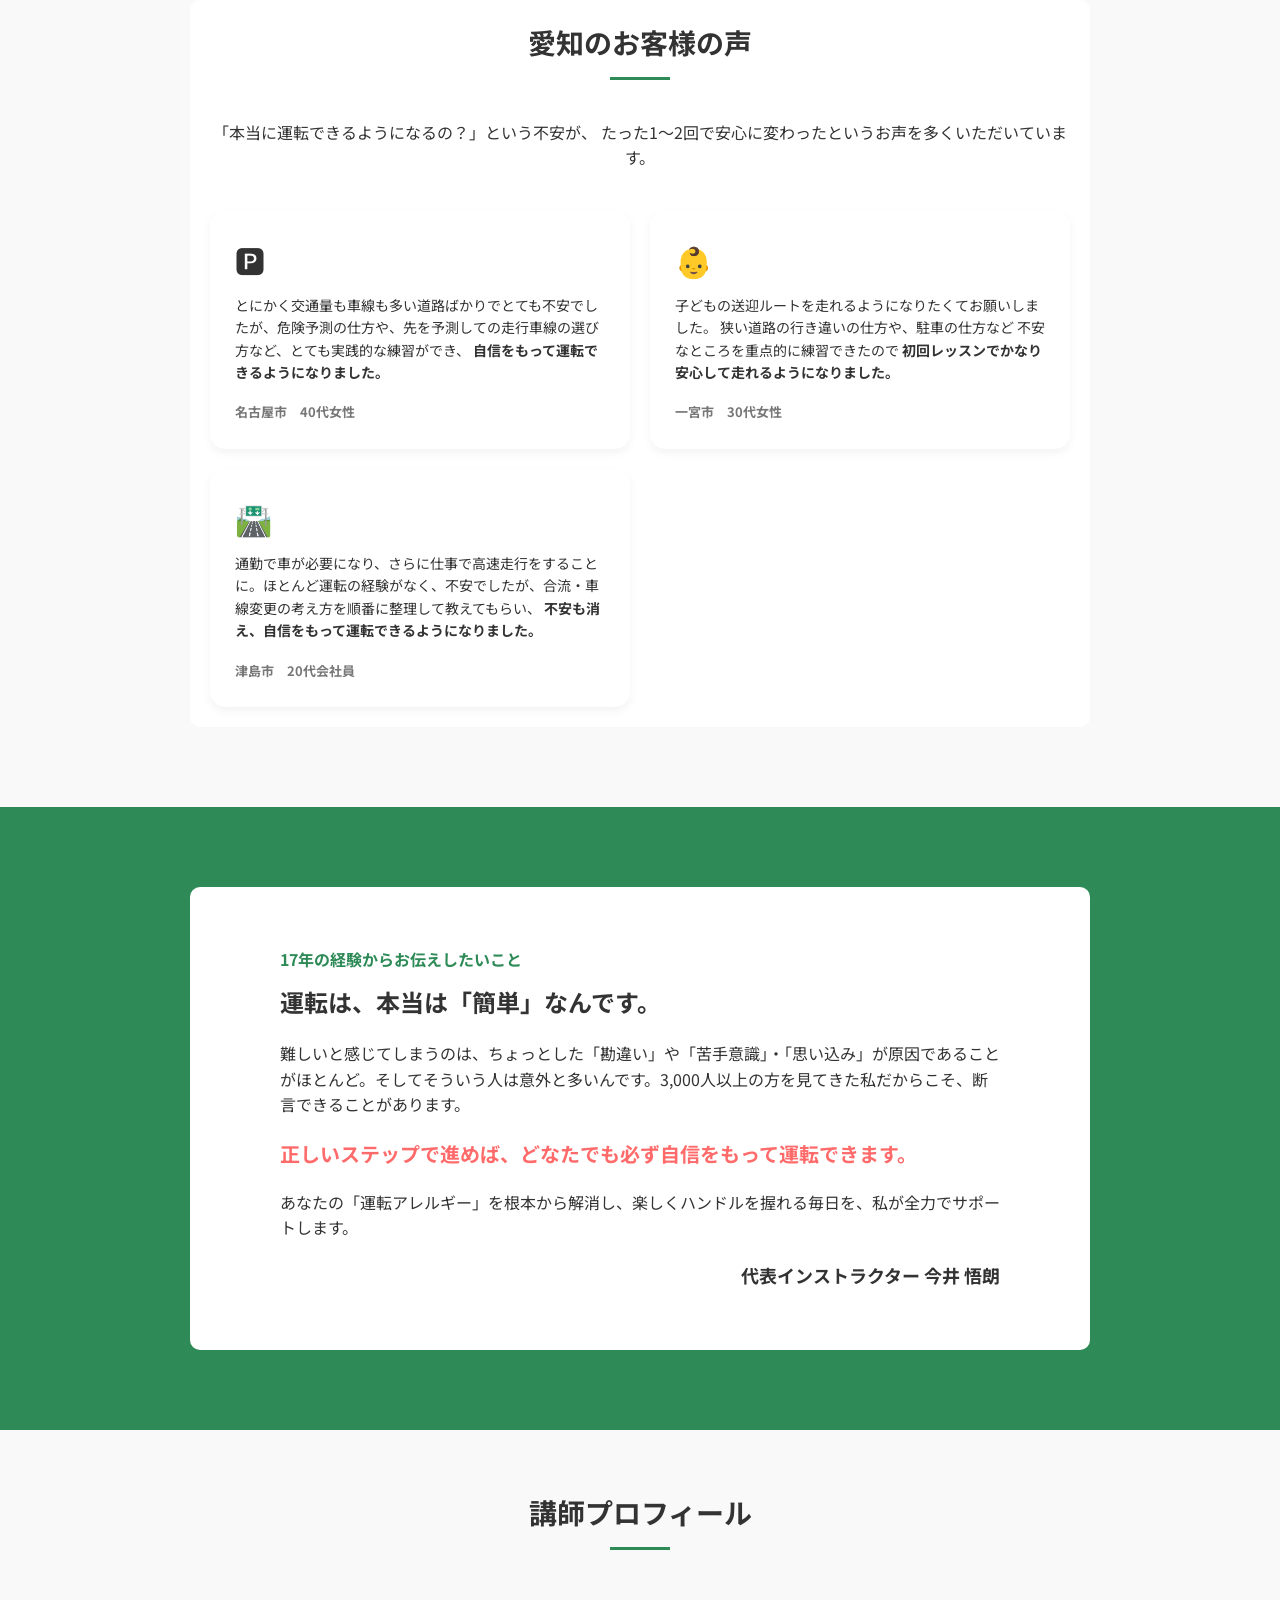
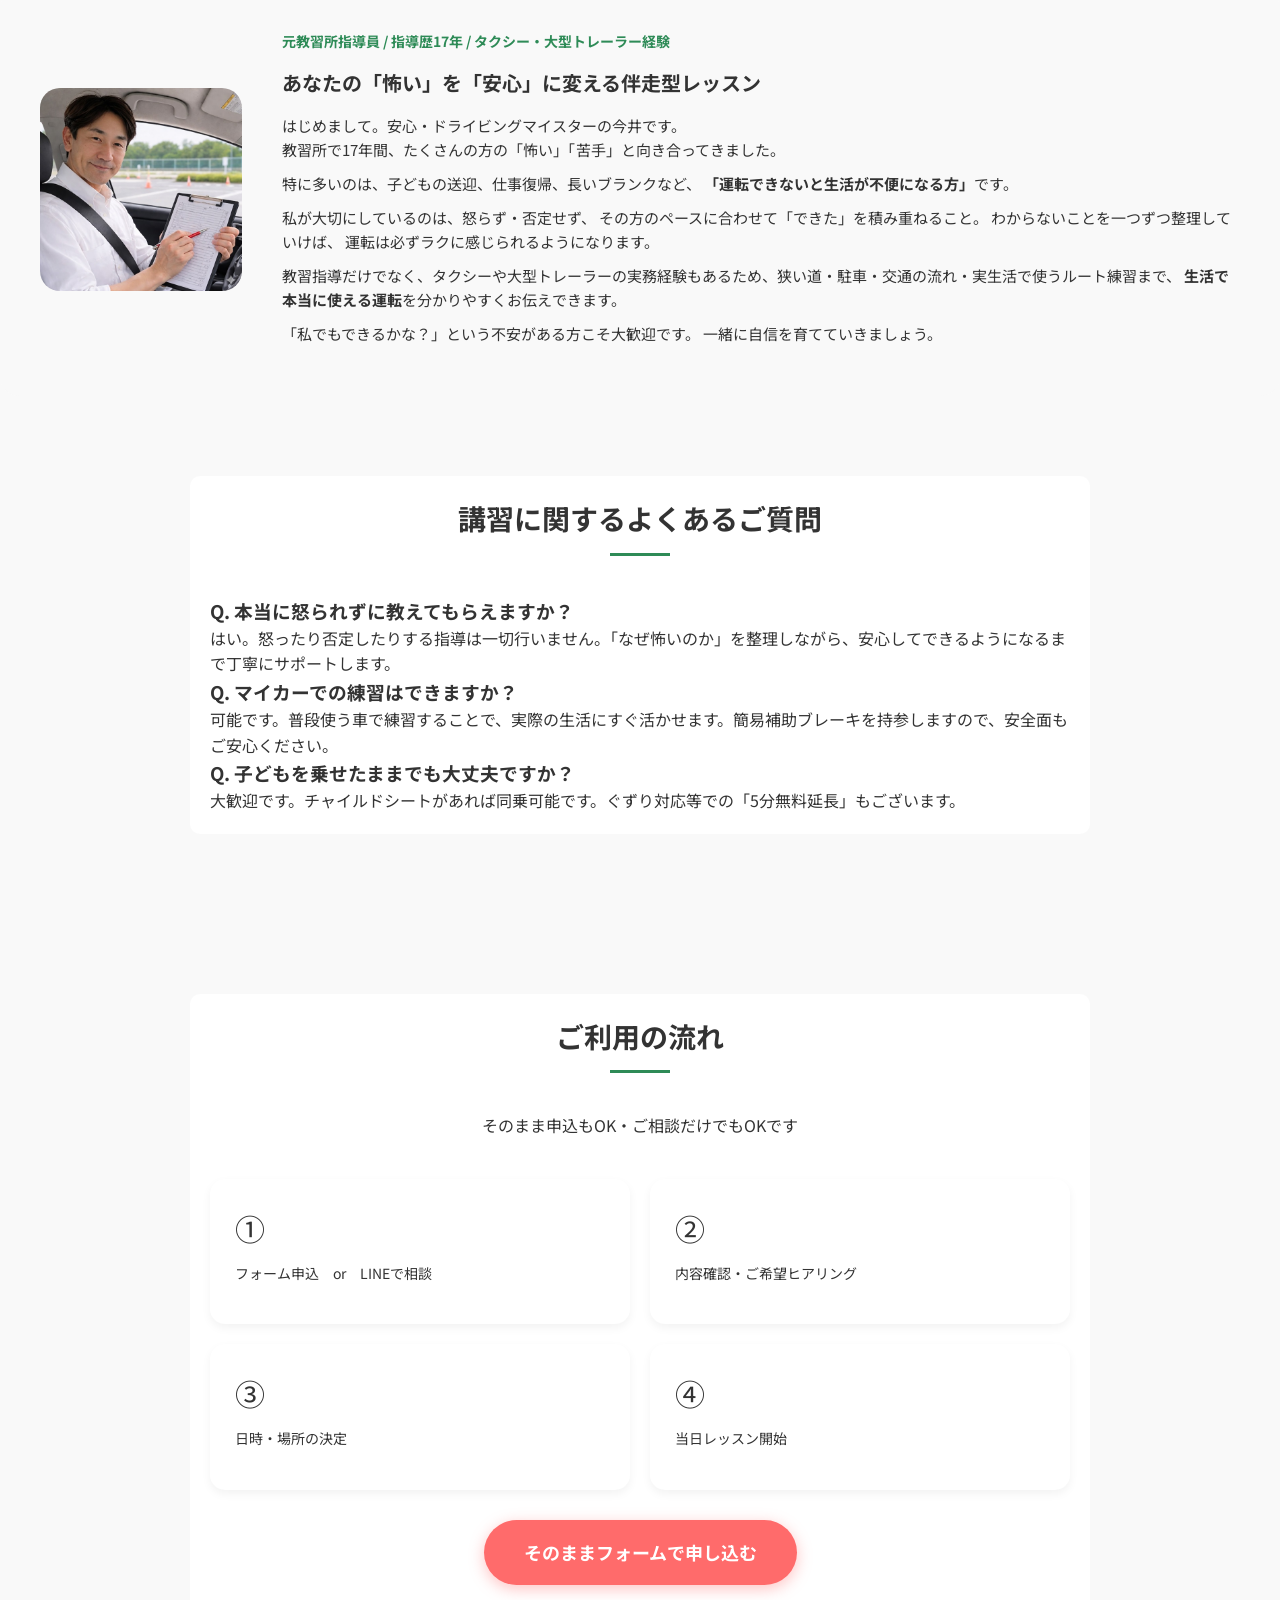
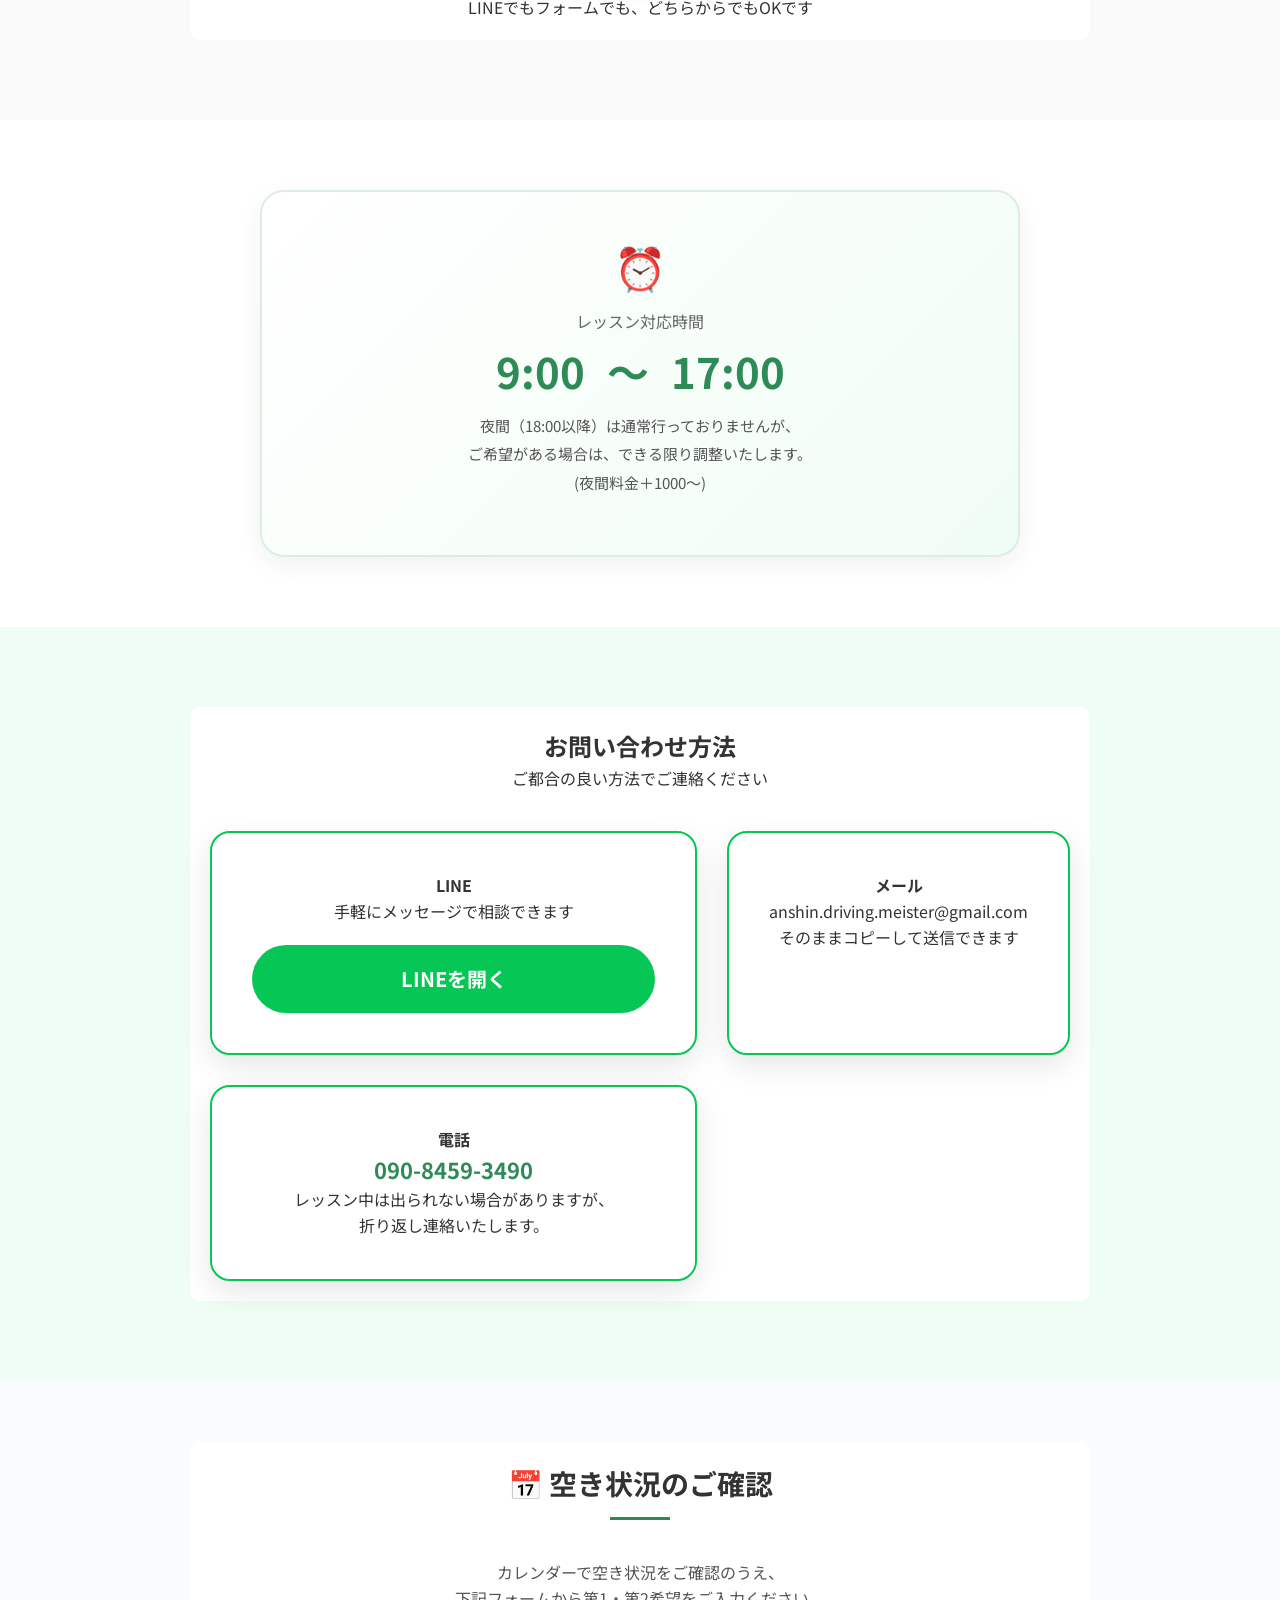
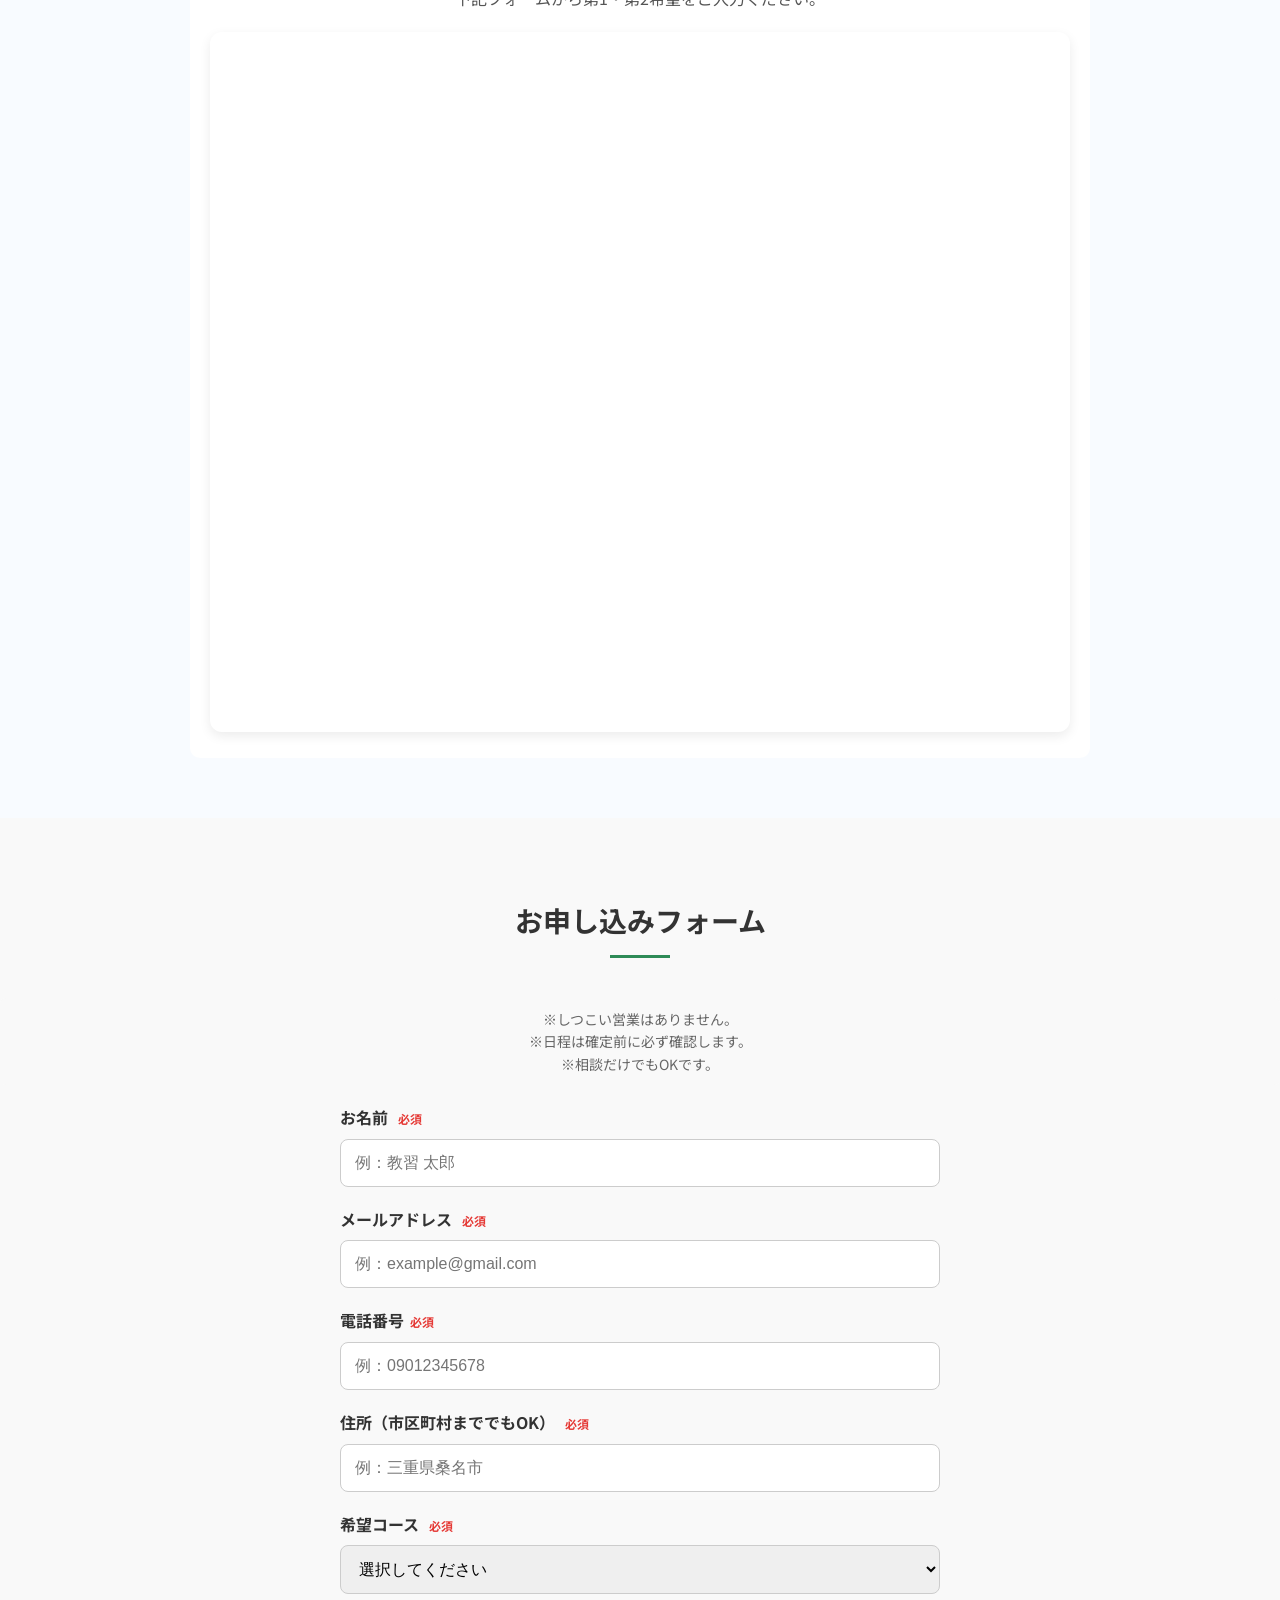
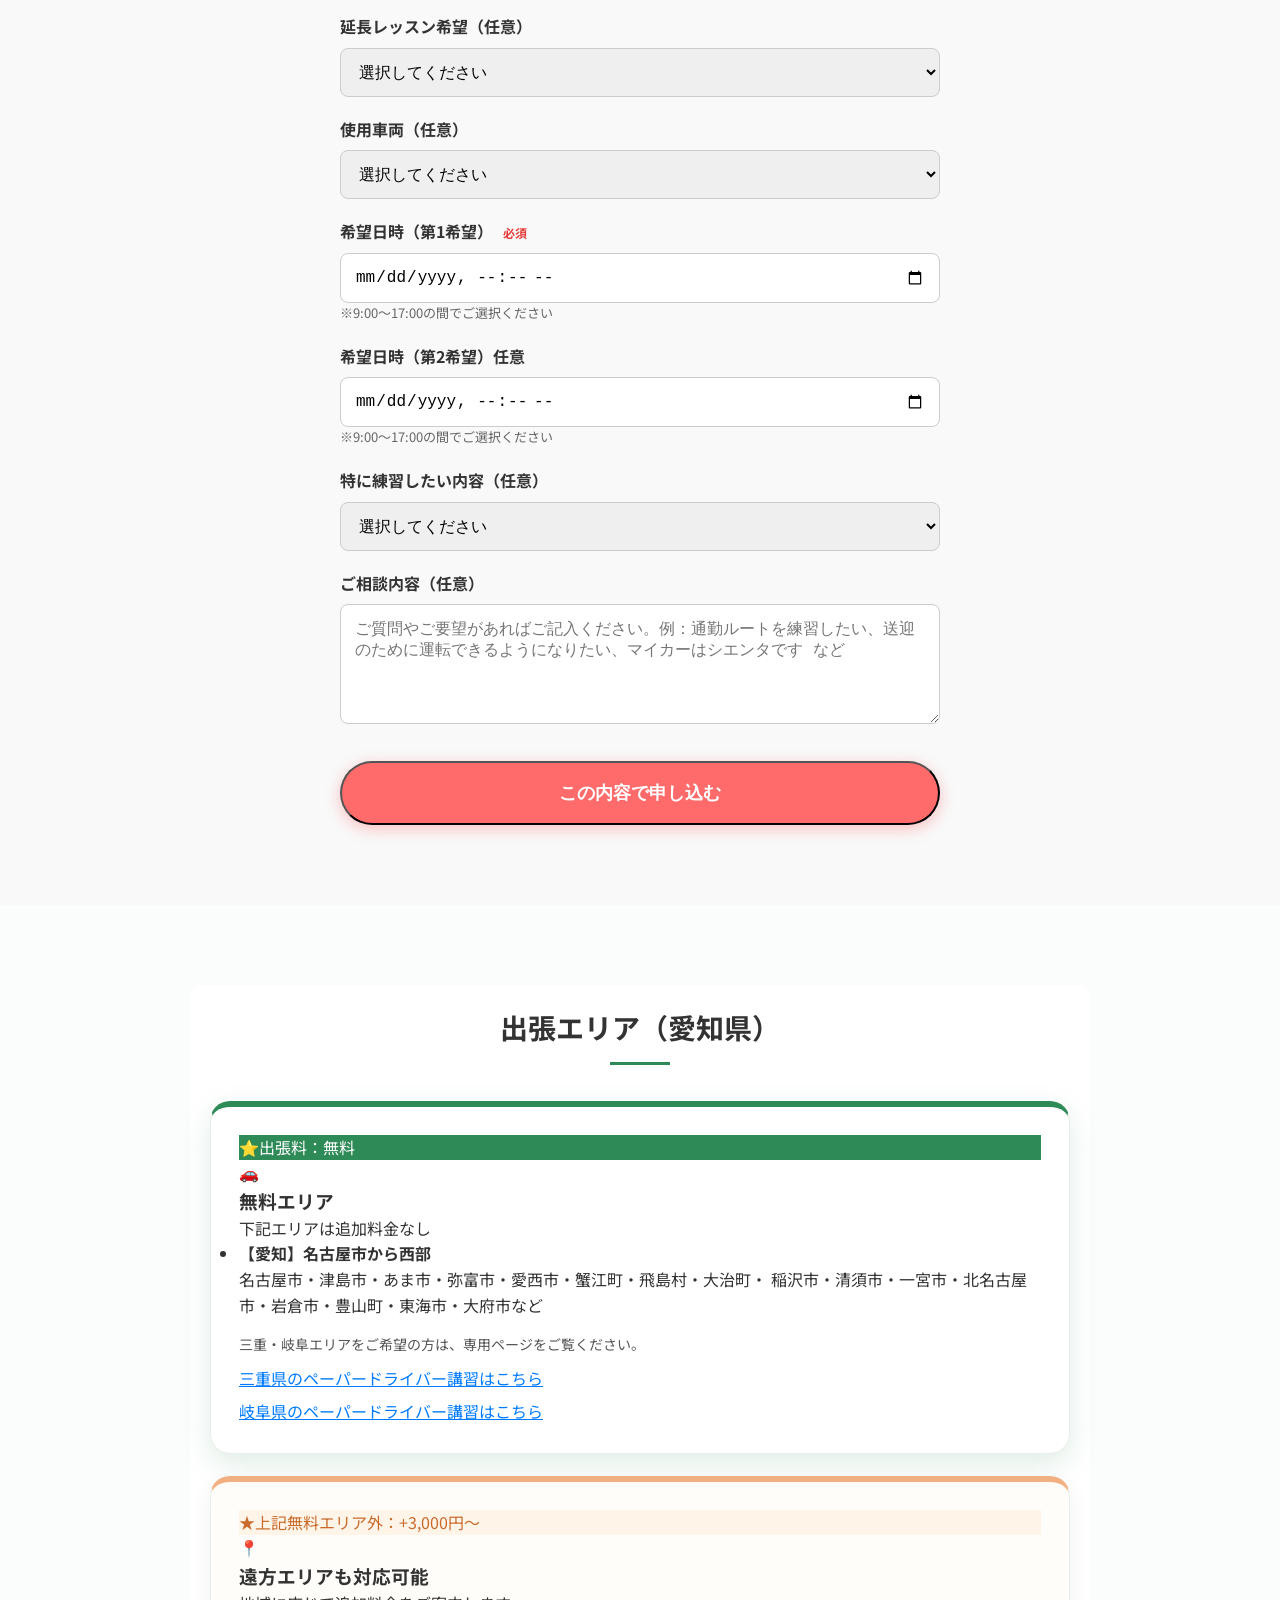
==== commit 5ed027b9: "Add files via upload" ====
--- a/aichi.html
+++ b/aichi.html
@@ -68,36 +68,24 @@
     "addressRegion": "三重県"
   }
 },
-
       "areaServed": {
-
         "@type": "AdministrativeArea",
-
         "name": "愛知県"
-
       },
 
       "offers": {
-
         "@type": "Offer",
-
         "price": "14300",
-
         "priceCurrency": "JPY"
-
       }
-
+      
     }
 
     </script>
 
 </head>
 
-
-
 <body>
-
-
 
     <header>
 
@@ -116,7 +104,7 @@
                 <nav class="main-nav area-only-nav">
                     <a href="aichi.html" class="area-tab active" title="愛知県でペーパードライバー講習を受ける">愛知</a>
 
-                    <a href="/" class="area-tab" title="三県でペーパードライバー講習を受ける">三重</a>
+                    <a href="/" class="area-tab" title="三重県でペーパードライバー講習を受ける">三重</a>
 
                     <a href="gifu.html" class="area-tab" title="岐阜県でペーパードライバー講習を受ける">岐阜</a>
 
@@ -145,925 +133,594 @@
         </div>
 
         <div class="hero-btns">
-
             <div class="hero-quick-nav">
-
                 <a href="#price">💰 コース料金</a>
-
                 <a href="#beginner">🔰 初心者デビュー</a>
-
                 <a href="#voice">💬 お客様の声</a>
-
                 <a href="#area">📍 出張エリア</a>
-
                 <a href="#form">📝 申込</a>
-
                 <a href="https://lin.ee/PbCxjHP" class="btn hero-btn-main">
-
-                    💬 LINEで相談 or 申込
-
+                    💬 LINEで相談
                 </a>
-
-            </div>
-
-        </div>
-
-    </section>
-
-
+            </div>
+        </div>
+    </section>
 
     <section class="section worry-section">
-
         <div class="container center">
-
             <h2 class="section-title">こんなお悩みありませんか？</h2>
-
             <div class="area-list">
-
                 <div class="area-group">✔ 子どもの送迎で車が必要になった</div>
-
                 <div class="area-group">✔ 就職で運転が必要になった</div>
-
                 <div class="area-group">✔ 駐車や車線変更だけ苦手</div>
-
                 <div class="area-group">✔ 高速道路だけ集中的に練習したい</div>
-
                 <div class="area-group">✔ 免許取り立てで実際運転できるか不安</div>
-
-                <div class="area-group">✔ 就職前に一人で乗れるようにしたい</div>
-
-            </div>
-
+                <div class="area-group">✔ 運転が怖くて何年も乗っていない</div>
+            </div>
             <p class="voice-bottom-message">⭐その不安、17年の指導経験で「できる」に変えていきます。</p>
-
-        </div>
-
-    </section>
-
-    <section class="section center">
-        <div class="container center">
-
-            <h2>🚗 運転相談室</h2>
-            <p>気になる悩みをクリックしてください</p>
-
-            <div class="consult-grid">
-
-                <a href="/consult.html#three" class="consult-card">
-                    <h3>🚗 3つの感覚</h3>
-                    <p>「感覚」＝「不正確」</p>
-                </a>
-
-                <a href="/consult.html#space" class="consult-card">
-                    <h3>📏 車両感覚</h3>
-                    <p>幅・距離・位置の不安</p>
-                </a>
-
-                <a href="/consult.html#fear" class="consult-card">
-                    <h3>😰 運転が怖い</h3>
-                    <p>何から始めればいいか</p>
-                </a>
-
-                <a href="/consult.html#parking" class="consult-card">
-                    <h3>🅿️ 駐車が苦手</h3>
-                    <p>バック駐車はなぜ難しい？</p>
-                </a>
-
-                <a href="/consult.html#lane" class="consult-card">
-                    <h3>↔ 車線変更</h3>
-                    <p>怖さの正体</p>
-                </a>
-
-                <a href="/consult.html#merge" class="consult-card">
-                    <h3>🛣 合流・高速</h3>
-                    <p>流れに入る考え方</p>
-                </a>
-
-                <a href="/consult.html#handle" class="consult-card">
-                    <h3>✋ ハンドル操作</h3>
-                    <p>ぎこちなさ改善</p>
-                </a>
-
-            </div>
-
-        </div>
-    </section>
-    <section class="section center">
-        <h2>🚗 運転相談室はこちら</h2>
-        <p>運転の不安をテーマ別に解決できます</p>
-
-        <a href="/consult.html" class="btn hero-btn-main">
-            相談室を見る
+        </div>
+    </section>
+
+    <section class="section beginner-section" id="beginner">
+        <div class="container">
+            <div class="beginner-box">
+                <h3>🎓 免許取りたての「初心者マークデビュー」にも対応</h3>
+                <p>
+                    教習車では運転できても、
+                    <strong>自宅の車・家の駐車場・近所の細い道はまったく別物</strong>です。
+                </p>
+                <p>
+                    免許を取ったその日がペーパードライバーの始まりです。せっかく取った免許で、自信をもって運転できるために、プロがしっかりサポートします。
+                </p>
+                <p>
+                    ご自宅から、よく使う道・学校やバイト先までのルート・駐車場まで、
+                    <strong>初心運転者の実生活デビューを安全にサポート</strong>します。
+                </p>
+            </div>
+        </div>
+    </section>
+
+    <section class="section container" id="features">
+        <div class="feature-row">
+            <div class="feature-item">
+                <span class="feature-icon">🔍</span>
+                <h4>教える力 × 実務経験</h4>
+                <p>
+                    教習指導17年に加え、タクシー・大型トレーラーの実務経験を活かし、
+                    市街地・狭い道・駐車・車線変更まで実践的に指導。
+                    「目からウロコの運転指導」で「わからない」が「なるほど」に変わるから、楽しく上達できます。
+                </p>
+            </div>
+            <div class="feature-item">
+                <span class="feature-icon">💡</span>
+                <h4>論理的なステップ</h4>
+                <p>17年の経験から導き出した独自のカリキュラム。運転のノウハウを言語化してレッスンします。無理・無駄な練習はせず、できることから一段ずつ積み上げるので上達が早いです。</p>
+            </div>
+            <div class="feature-item">
+                <span class="feature-icon">🤝</span>
+                <h4>柔軟な対応力</h4>
+                <p>お子様同乗OKなママ向け配慮から、仕事での利用や高速、車庫入れ特訓まで、一人ひとりの「やりたいこと」「困っていること」に幅広く対応します。</p>
+            </div>
+        </div>
+    </section>
+
+    <section class="section price-bg center" id="price">
+        <div class="single-price">
+            <div class="price-card recommended popular">
+
+                <span class="price-tag tag-pink">① 人気No.1｜安心マスターコース</span>
+                <p class="price-name"><strong>140分　15,000円（税込）</strong></p>
+                <p class="popular-note">
+                    初回受講で最も選ばれているコースです！
+                </p>
+
+                <p>※延長は＋30分からOK</p><br>
+
+                <strong>「ブランクが短い方」「運転経験がある程度ある方」におすすめ。<br>
+                    基本操作から実践走行まで幅広く練習できる人気コースです。</strong>
+
+                <p class="price-detail">
+                    【練習内容（全コース共通）】<br>
+                    ・運転機器の説明（意外と知らない機器操作。）<br>
+                    ・座席、ミラー調整（調整一つで運転が変わります。）<br>
+                    ・発進、停止（カックンブレーキ解消。）<br>
+                    ・車両感覚（車幅感覚のコツを身につけます。）<br>
+                    ・速度調整（状況に合わせた速度の使い方）<br>
+                    ・右左折（タイミングが大切です。）<br>
+                    ・車線変更（安全に車線変更するコツ。）<br>
+                    ・バック駐車（コツが分かれば意外と簡単）<br>
+                    ・危険予測、先読み運転（安全運転の肝です。）など…。<br><br>
+
+                    <strong>🛠️ 目的に合わせたカスタマイズも自由自在！</strong><br>
+                    「職場までの通勤ルート」「保育園・学校への送迎ルート」<br>
+                    「よく行くスーパーへの道」など、目的が決まっている方は、<br>
+                    その実際のルートを取り入れて練習できます。
+                </p>
+                <p class="price-recommend">
+                    「1回でできるだけ自信をつけたい方」や<br>
+                    「初心運転者の方」におすすめです！
+                </p>
+            </div>
+
+            <div class="price-card recommended">
+                <span class="price-tag tag-green">② 安心レベルアップコース</span>
+                <p class="price-name"><strong>120分 13,500円（税込）<br></strong></p>
+                <p class="popular-note">
+                    ★2回目以降は120分12,500円で安心！
+                </p>
+
+                <p>※延長は＋30分からOK</p><br>
+
+                <strong>【2回以上のレッスンで確実に仕上げたい方へ】<br>
+                    無理なくステップアップする王道コースです。</strong>
+
+                <p class="price-detail">
+                    【練習内容は、安心マスターコースと同じです】<br><br>
+
+                    <strong>💡 よくあるご質問<br>
+                        1回のレッスンだけで運転できるようになりますか？</strong><br>
+
+                    17年の指導経験から本音を言うと、ブランクが長い方や<br>
+                    運転経験が少ない方は、1回のレッスンだけでは、頑張っても<br>
+                    「なんとか初心運転者に戻れる程度」が限界です。<br><br>
+
+                    無理をして「1回完結」目指すのではなく、レッスンを<br>
+                    2回以上に分けて段階を踏んだほうが、一番安全で結果的に<br>
+                    コスパ良く上達できる近道です！<br><br>
+
+                    <strong>🛠️ 目的に合わせたカスタマイズも自由自在！</strong><br>
+                    「職場までの通勤ルート」「保育園・学校への送迎ルート」<br>
+                    「よく行くスーパーへの道」など、目的が決まっている方は、<br>
+                    その実際のルートを取り入れて練習できます。
+                </p>
+
+                <p class="price-recommend">
+                    「ブランクが長い方」「運転経験が少ない方」は<br>
+                    この王道コースがおすすめです。
+                </p>
+            </div>
+
+            <div class="price-card recommended">
+                <span class="price-tag tag-pink">③ まとめてマスターコース</span>
+                <p class="price-name"><strong>180分 18,000円（税込）</strong></p>
+
+                <p class="popular-note">
+                    このコース限定特典・出張料無料！<br>
+                    （当スクールから60kmを超える地域を除く）
+                </p>
+
+                <p>※延長は＋30分からOK</p><br>
+
+                <strong>1日で完結したい方向けのロングコースです。<br>
+                    苦手克服にも十分な時間を確保できます。</strong>
+
+                <p class="price-detail">
+                    【練習内容は、安心マスターコースと同じです】<br><br>
+
+                    基本操作から応用走行まで、<br>
+                    まとまった時間を使って集中して練習できるコースです。<br><br>
+
+                    <strong>🛠️ 目的に合わせたカスタマイズも自由自在！</strong><br>
+                    「職場までの通勤ルート」「保育園・学校への送迎ルート」<br>
+                    「よく行くスーパーへの道」など、目的が決まっている方は、<br>
+                    その実際のルートを取り入れて練習できます。
+                </p>
+
+                <p class="price-recommend">
+                    「ブランクがあっても、運転経験が1年以上ある方」<br>
+                    「スケジュールがなかなか取れない方」におすすめです。
+                </p>
+            </div>
+
+            <div class="price-card recommended">
+                <span class="price-tag tag-green">④ 練習コース安心プラン</span>
+
+                <p class="price-name"><strong>100分 16,000円<br>
+                        （税込・練習コース使用料込）</strong></p>
+
+                <p>※延長は＋30分からOK</p><br>
+
+                <strong>まずは安全な環境で、じっくり運転に<br>
+                    慣れたい方におすすめのコースです。</strong>
+
+                <p class="price-detail">
+                    いきなり一般道路が不安な方のための、<br>
+                    <strong>安全な練習コースでの基礎練習プラン</strong>です。<br><br>
+                    ※希望があれば、レッスン後半で一般道路も走行できます。<br><br>
+
+                    ※練習コースは名古屋市北区にあります。<br>
+                    大曽根駅周辺（近鉄・JRでアクセスしやすい）での<br>
+                    待ち合わせが便利です。<br>
+                    ※レッスン時間は、待ち合わせ場所から練習コースへの<br>
+                    移動時間は含みません。コースに到着してからの100分です。
+                </p>
+
+                <p class="price-recommend">
+                    「まずは車に慣れたい」「道路に出るのが怖い」方におすすめ
+                </p>
+            </div>
+
+            <div class="extension-box">
+                <h3 class="extension-title">⏰ もっとまとめて練習したい方へ<br>
+                    ＋30分延長OK</h3>
+
+                <p class="extension-lead">
+
+                    ⭐スケジュールが取るのが難しい。<br>
+                    ⭐とにかく苦手なバック駐車をマスターしたい。<br>
+                    ⭐今日中にできるようになりたい。など。<br>
+                    ⭐必要な時間を必要なだけ。<br><br>
+                </p>
+
+                <div class="extension-grid">
+                    <div class="extension-item">
+                        <h4>延長でレッスン時間をカスタマイズ！</h4>
+                        <p><strong>遠距離・高速・長時間練習対応</strong></p>
+                    </div>
+                </div>
+
+                <p class="extension-note">
+                    当日でも予約状況に空きがあれば延長OKです。
+                </p>
+            </div>
+        </div>
+    </section>
+
+    <div class="extension-box">
+        <h3 class="extension-title">⭐ どのコースを選べばいい？</h3>
+        <p class="extension-lead"> 運転経験やブランクによって異なりますが、 次のような流れで卒業される方が多いです。 </p>
+
+        <div class="extension-grid">
+            <div class="extension-item">
+                <h4>🚗 マスターコース</h4>
+                <p>
+                    ・1回で自信をつけたい<br>
+                    ・ブランクが短い方
+                </p>
+            </div>
+
+            <div class="extension-item">
+                <h4>🚗 レベルアップコース</h4>
+                <p>
+                    ・ゆっくり練習したい<br>
+                    ・運転経験が少ない方
+                </p>
+            </div>
+
+            <div class="extension-item">
+                <h4>🚗 まとめてマスター</h4>
+                <p>
+                    ・時間が取りにくい<br>
+                    ・1日で集中練習したい
+                </p>
+            </div>
+
+        </div>
+        <p class="extension-note">
+            ⭐ 卒業例<br>
+            マスター → 卒業 ／ レベルアップ×2回 → 卒業<br>
+            まとめてマスター → 卒業 または レベルアップ追加
+        </p><br>
+        <p class="extension-note">
+            ⭐
+            <strong>どのコースからでも、2回目以降は<br>安心レベルアップコース（120分12,500円）をご利用いただけます。</strong>
+        </p>
+
+    </div>
+    <div class="container center" style="margin:40px auto;">
+        <h3>どのコースが合うか迷ったらご相談ください</h3>
+        <p>
+            お申し込み時にご相談いただければ、
+            運転経験やブランクに合わせて最適なコースをご案内します。
+        </p>
+        <a href="#form" class="btn hero-btn-main">
+            フォームで申し込む
         </a>
-    </section>
-
-
-    <section class="section beginner-section" id="beginner">
-
+    </div>
+
+    <section>
+        <div class="lesson-example-box">
+            <h3 class="lesson-example-title">こんなご希望で練習する方が多いです</h3>
+            <div class="lesson-example-grid">
+                <div class="lesson-example-item">🚗 家の車を一人で運転できるようになりたい</div>
+                <div class="lesson-example-item">🏫 子どもの送迎ルートを練習したい</div>
+                <div class="lesson-example-item">💼 職場までの通勤ルートを走れるようになりたい</div>
+                <div class="lesson-example-item">🅿️ スーパーや職場で駐車できるようになりたい</div>
+                <div class="lesson-example-item">🛣️ 高速道路や車線変更を練習したい</div>
+                <div class="lesson-example-item">🏘️ 狭い生活道路でのすれ違いが不安</div>
+            </div>
+        </div>
+    </section>
+
+<div class="container">
+    <div class="info-box">
+        <h3 class="info-title">安心のサポート体制</h3>
+        <div class="info-grid">
+            <div class="info-item mama-benefit">
+                <h4>👶 ママ応援：お子様同乗OK</h4>
+                <p>チャイルドシートがあればお子様と一緒に練習OK。ぐずり対応等があれば<strong>「5分無料延長」</strong>も付けますから安心ですよ。</p>
+            </div>
+
+            <div class="info-item">
+                <h4>🚗 補助ブレーキ完備</h4>
+                <p>マイカー練習でも助手席から私が止めれます。バックだってできちゃいます。教習車（無料）での練習も可能です。</p>
+            </div>
+        </div>
+    </div>
+</div>
+
+<section class="section center">
+    <div class="container center">
+        <h2>🚗 運転相談室</h2>
+        <p>気になる悩みをクリックしてください</p>
+        <div class="consult-grid">
+            <a href="consult.html#three" class="consult-card">
+                <h3>🚗 3つの感覚</h3>
+                <p>「感覚」＝「不正確」</p>
+            </a>
+            <a href="consult.html#space" class="consult-card">
+                <h3>📏 車両感覚</h3>
+                <p>幅・距離・位置の不安</p>
+            </a>
+            <a href="consult.html#fear" class="consult-card">
+                <h3>😰 運転が怖い</h3>
+                <p>何から始めればいいか</p>
+            </a>
+            <a href="consult.html#parking" class="consult-card">
+                <h3>🅿️ 駐車が苦手</h3>
+                <p>バック駐車はなぜ難しい？</p>
+            </a>
+            <a href="consult.html#lane" class="consult-card">
+                <h3>↔ 車線変更</h3>
+                <p>怖さの正体</p>
+            </a>
+            <a href="consult.html#merge" class="consult-card">
+                <h3>🛣 合流・高速</h3>
+                <p>流れに入る考え方</p>
+            </a>
+            <a href="consult.html#handle" class="consult-card">
+                <h3>✋ ハンドル操作</h3>
+                <p>ぎこちなさ改善</p>
+            </a>
+        </div>
+    </div>
+</section>
+
+    <section class="section voice-section" id="voice">
         <div class="container">
-
-            <div class="beginner-box">
-
-                <h3>🎓 免許取りたての「初心者マークデビュー」にも対応</h3>
-
-                <p>
-
-                    教習車では運転できても、
-
-                    <strong>自宅の車・家の駐車場・近所の細い道はまったく別物</strong>です。
-
-                </p>
-
-                <p>
-
-                    免許を取ったその日がペーパードライバーの始まりです。せっかく取った免許で、自信をもって運転できるために、プロがしっかりサポートします。
-
-                </p>
-
-                <p>
-
-                    ご自宅から、よく使う道・学校やバイト先までのルート・駐車場まで、
-
-                    <strong>初心運転者の実生活デビューを安全にサポート</strong>します。
-
-                </p>
-
-            </div>
-
-        </div>
-
-    </section>
-
-
-
-    <section class="section container" id="features">
-
-        <div class="feature-row">
-
-            <div class="feature-item">
-
-                <span class="feature-icon">🔍</span>
-
-                <h4>教える力 × 実務経験</h4>
-
-                <p>
-
-                    教習指導17年に加え、タクシー・大型トレーラーの実務経験を活かし、
-
-                    市街地・狭い道・駐車・車線変更まで実践的に指導。
-
-                    「目からウロコの運転指導」で「わからない」が「なるほど」に変わるから、楽しく上達できます。
-
-                </p>
-
-            </div>
-
-            <div class="feature-item">
-
-                <span class="feature-icon">💡</span>
-
-                <h4>論理的なステップ</h4>
-
-                <p>17年の経験から導き出した独自のカリキュラム。運転のノウハウを言語化してレッスンします。無理・無駄な練習はせず、できることから一段ずつ積み上げるので上達が早いです。</p>
-
-            </div>
-
-            <div class="feature-item">
-
-                <span class="feature-icon">🤝</span>
-
-                <h4>柔軟な対応力</h4>
-
-                <p>お子様同乗OKなママ向け配慮から、仕事での利用や高速、車庫入れ特訓まで、一人ひとりの「やりたいこと」「困っていること」に幅広く対応します。</p>
-
-            </div>
-
-        </div>
-
-    </section>
-
-
-
-    <section class="section price-bg center" id="price">
-
-        <div class="single-price">
-
-            <div class="price-card recommended">
-
-                <span class="price-tag tag-pink">① 基本安心コース</span>
-
-                <p class="price-name"><strong>120分 13,200円（税込）</strong></p>
-
-                <p>※延長は30分からOK</p><br>
-
-                <strong>「運転が怖い」「何から始めればいいかわからない」方。</strong>
-
-                <p class="price-detail">
-
-                    座席の合わせ方から始まり、車両感覚・速度調整を身につけながら、
-
-                    直進・右左折・後退など
-
-                    <strong>車の基本操作を中心に練習</strong>します。
-
-                    <br>
-
-                    はじめはとても緊張しますが、大丈夫！徐々に思い出して、楽しく運転できるようになります！<br>
-
-                </p>
-
-                <p class="price-recommend">
-
-                    「初心運転者」「ブランクが長い」方に最適です。
-
-                </p>
-
-            </div>
-
-
-
-            <div class="price-card recommended">
-
-                <span class="price-tag tag-green">② 応用実践コース</span>
-
-                <p class="price-name"><strong>120分 13,200円（税込）</strong></p>
-
-                <p>※延長は30分からOK</p><br>
-
-                <strong>ある程度運転経験がある方・次のステップに進みたい方。</strong>
-
-                <p class="price-detail">
-
-                    基本走行を復習しつつ、狭い道路・交通量の多い道路など、
-
-                    <strong>実際の道路環境での走行練習</strong>を行います。<br><br>
-
-                    ※オーダーメイドコース内容を取り入れて練習できます。
-
-                </p>
-
-                <p class="price-recommend">
-
-                    過去に1年以上運転経験がある方・免許取り立ての方におすすめ
-
-                </p>
-
-            </div>
-
-
-
-            <div class="price-card recommended popular">
-
-                <span class="price-tag tag-pink">③ １８０分まとめてマスターコース</span>
-
-                <p class="price-name"><strong>180分 18,000円（税込）</strong></p>
-
-                <p>※延長は30分からOK</p><br>
-
-                <strong>スケジュールがなかなか取れない方。</strong>
-
-                <p class="price-detail">
-
-                    基本安心コースと、応用実践コースを、
-
-                    <strong>凝縮して短時間で</strong>練習します。<br>
-
-
-                    ※オーダーメイドコース内容を取り入れて練習できます。
-
-                </p>
-
-                <p class="price-recommend">
-
-                    「一日でもはやく運転を身につけたい」方におすすめ
-
-                </p>
-
-            </div>
-
-
-
-            <div class="price-card recommended">
-                <span class="price-tag tag-green">④ オーダーメイドコース</span>
-
-                <p class="price-name"><strong>120分 13,200円（税込）</strong></p>
-                <p>※延長は30分からOK</p><br>
-                <strong>練習内容を自由にカスタマイズ！</strong>
-                <p class="price-detail">
-                    よく使う道・送迎ルートや職場など、目的地を決めたり、高速、駐車、車線変更など、苦手な項目だけを重点的に練習できます。※高速料金は別途必要です。<br><br>
-                    <strong>内容を自由にカスタマイズできる実践コース</strong>です。<br><br>
-                </p>
-                <p class="price-recommend">
-                    「必要な運転を効率よく練習したい」方におすすめ
-                </p>
-            </div>
-
-            <div class="price-card recommended">
-
-                <span class="price-tag tag-pink">⑤ 練習コースデビュー安心プラン</span>
-
-                <p class="price-name"><strong>110分 18,000円（税込・コース使用料込）</strong></p>
-
-                <strong>まずは、落ち着いた環境でじっくり運転に慣れたい</strong>
-
-                <p class="price-detail">
-
-                    いきなり一般道路が不安な方のための、
-
-                    <strong>安全な練習コースでの基礎練習プラン</strong>です。※希望があれば、レッスン後半で一般道路も走行できます。<br><br>
-
-                    ※練習コースは名古屋市北区にあります。大曽根駅周辺が待ち合せに便利です。**「※三重県北部（桑名など）からでも、近鉄やJR一本でアクセスしやすい大曽根駅周辺での待ち合わせです！」**
-
-                </p>
-
-                <p class="price-recommend">
-
-                    「まずは車に慣れたい」「道路に出るのが怖い」方におすすめ
-
-                </p>
-
-            </div>
-
-
-
-            <div class="extension-box">
-
-                <h3 class="extension-title">⏰ もっとまとめて練習したい方へ｜30分延長OK</h3>
-
-                <p class="extension-lead">
-
-                    ワンレッスンで150分以上しっかり練習したい方は、
-
-                    <strong>30分ごと +3,000円</strong>で延長できます。<br>
-
-                    ※適時休憩はとります。
-
-                </p>
-
-
-
-                <div class="extension-grid">
-
-                    <div class="extension-item">
-
-                        <h4>30分追加</h4>
-
-                        <p><strong>150分レッスン</strong></p>
-
-                    </div>
-
-                    <div class="extension-item">
-
-                        <h4>60分追加</h4>
-
-                        <p><strong>180分レッスン</strong></p><br>
-                        ※料金はまとめてマスターコースと同じ18,000円となります。
-
-                    </div>
-
-                    <div class="extension-item">
-
-                        <h4>それ以上もOK</h4>
-
-                        <p><strong>遠距離・高速・長時間練習対応</strong></p>
-
-                    </div>
-
-                </div>
-
-
-
-                <p class="extension-note">
-
-                    当日でも予約状況に空きがあれば延長OKです。<br>
-
-                    遠距離走行をご希望の方、なかなか日程が取れない方にも人気です。
-
-                </p>
-
-            </div>
-
-        </div>
-
-        <div class="container center" style="margin:40px auto;">
-
-            <h3>コースが決まった方はこちら</h3>
-
-            <a href="#form" class="btn hero-btn-main">
-
-                この内容で申し込む
-
-            </a>
-
-        </div>
-
-    </section>
-
-
-
-    <section>
-
-        <div class="lesson-example-box">
-
-            <h3 class="lesson-example-title">こんなご希望で練習する方が多いです</h3>
-
-            <p class="lesson-example-sub">内容はすべて自由にオーダーメイドできます</p>
-
-
-
-            <div class="lesson-example-grid">
-
-                <div class="lesson-example-item">🚗 家の車を一人で運転できるようになりたい</div>
-
-                <div class="lesson-example-item">🏫 子どもの送迎ルートを練習したい</div>
-
-                <div class="lesson-example-item">💼 職場までの通勤ルートを走れるようになりたい</div>
-
-                <div class="lesson-example-item">🅿️ スーパーや職場で駐車できるようになりたい</div>
-
-                <div class="lesson-example-item">🛣️ 高速道路や車線変更を練習したい</div>
-
-                <div class="lesson-example-item">🏘️ 狭い生活道路でのすれ違いが不安</div>
-
-                <div class="lesson-example-item">✨ ご希望に合わせて自由設計OK</div>
-
-            </div>
-
-        </div>
-
-    </section>
-
-
-
-    <div class="container">
-
-        <div class="info-box">
-
-            <h3 class="info-title">安心のサポート体制</h3>
-
-            <div class="info-grid">
-
-                <div class="info-item mama-benefit">
-
-                    <h4>👶 ママ応援：お子様同乗OK</h4>
-
-                    <p>チャイルドシートがあればお子様と一緒に練習OK。ぐずり対応等があれば<strong>「5分無料延長」</strong>も付けますから安心ですよ。</p>
-
-                </div>
-
-                <div class="info-item">
-
-                    <h4>🚗 補助ブレーキ完備</h4>
-
-                    <p>マイカー練習でも助手席から私が止めれます。バックだってできちゃいます。教習車（無料）での練習も可能です。</p>
-
-                </div>
-
-                <div class="info-item">
-
-                    <h4>🛣️ 目的別走行OK・高速OK</h4>
-
-                    <p>幼稚園まで・職場まで等、目的に合わせた練習が可能です（高速代等は実費負担）。お気軽にご相談ください。</p>
-
-                </div>
-
-            </div>
-
-        </div>
-
-    </div>
-
-
-
-    <section class="section voice-section" id="voice">
-
-        <div class="container">
-
             <h2 class="section-title center">愛知のお客様の声</h2>
 
             <p class="voice-lead center">
-
                 「本当に運転できるようになるの？」という不安が、
-
                 たった1〜2回で安心に変わったというお声を多くいただいています。
-
             </p>
 
-
-
             <div class="voice-grid">
-
                 <div class="voice-card">
-
                     <div class="voice-icon">🅿️</div>
 
                     <p class="voice-text">
-
                         とにかく交通量も車線も多い道路ばかりでとても不安でしたが、危険予測の仕方や、先を予測しての走行車線の選び方など、とても実践的な練習ができ、
                         <strong>自信をもって運転できるようになりました。</strong>
-
                     </p>
 
                     <span class="voice-user">名古屋市　40代女性</span>
-
                 </div>
 
-
-
                 <div class="voice-card">
-
                     <div class="voice-icon">👶</div>
 
                     <p class="voice-text">
-
                         子どもの送迎ルートを走れるようになりたくてお願いしました。
-
                         狭い道路の行き違いの仕方や、駐車の仕方など
                         不安なところを重点的に練習できたので
-
                         <strong>初回レッスンでかなり安心して走れるようになりました。</strong>
-
                     </p>
-
                     <span class="voice-user">一宮市　30代女性</span>
-
                 </div>
 
-
-
                 <div class="voice-card">
-
                     <div class="voice-icon">🛣️</div>
 
                     <p class="voice-text">
-
                         通勤で車が必要になり、さらに仕事で高速走行をすることに。ほとんど運転の経験がなく、不安でしたが、合流・車線変更の考え方を順番に整理して教えてもらい、
                         <strong>不安も消え、自信をもって運転できるようになりました。</strong>
-
                     </p>
 
                     <span class="voice-user">津島市　20代会社員</span>
-
                 </div>
-
-            </div>
-
-        </div>
-
-    </section>
-
-
+            </div>
+        </div>
+    </section>
 
     <section class="message-section">
-
         <div class="container">
-
             <div class="message-card">
-
                 <span class="message-tag">17年の経験からお伝えしたいこと</span>
-
                 <h2 class="message-title">運転は、本当は「簡単」なんです。</h2>
-
-
-
+    
                 <div class="message-content">
-
                     <p>難しいと感じてしまうのは、ちょっとした「勘違い」や「苦手意識」・「思い込み」が原因であることがほとんど。そしてそういう人は意外と多いんです。3,000人以上の方を見てきた私だからこそ、断言できることがあります。
-
                     </p>
-
                     <p class="highlight-text">正しいステップで進めば、どなたでも<strong>必ず自信をもって運転できます。</strong></p>
-
                     <p>あなたの「運転アレルギー」を根本から解消し、楽しくハンドルを握れる毎日を、私が全力でサポートします。</p>
-
                 </div>
-
-
-
+    
                 <div class="message-signature">
-
                     代表インストラクター 今井 悟朗
-
                 </div>
-
-            </div>
-
-        </div>
-
-    </section>
-
-
-    <h2 class="section-title center">講師プロフィール</h2>
-
-    <div class="profile-box">
-
-        <div class="profile-image">
-
-            <img src="img/koushi.jpg" alt="元教習所指導員・今井悟朗のプロフィール。タクシー・大型トレーラー経験を活かした実践的な運転指導"
-                class="profile-img-standard">
-
-        </div>
-
-
-
-        <div class="profile-content">
-
-            <p class="profile-sub">
-
-                元教習所指導員 / 指導歴17年 / タクシー・大型トレーラー経験
-
+            </div>
+        </div>
+    </section>
+
+<h2 class="section-title center profile-title">講師プロフィール</h2>
+<div class="profile-box">
+    <div class="profile-image">
+        <img src="img/koushi.jpg" alt="元教習所指導員・今井悟朗のプロフィール。タクシー・大型トレーラー経験を活かした実践的な運転指導" class="profile-img-standard">
+    </div>
+    <div class="profile-content">
+        <p class="profile-sub">
+            元教習所指導員 / 指導歴17年 / タクシー・大型トレーラー経験
+        </p>
+        <h3 class="profile-name">あなたの「怖い」を「安心」に変える伴走型レッスン</h3>
+
+        <p class="profile-text">
+            はじめまして。安心・ドライビングマイスターの今井です。<br>
+            教習所で17年間、たくさんの方の「怖い」「苦手」と向き合ってきました。
+        </p>
+        <p class="profile-text">
+            特に多いのは、子どもの送迎、仕事復帰、長いブランクなど、
+            <strong>「運転できないと生活が不便になる方」</strong>です。
+        </p>
+        <p class="profile-text">
+            私が大切にしているのは、怒らず・否定せず、
+            その方のペースに合わせて「できた」を積み重ねること。
+            わからないことを一つずつ整理していけば、
+            運転は必ずラクに感じられるようになります。
+        </p>
+        <p class="profile-text">
+            教習指導だけでなく、タクシーや大型トレーラーの実務経験もあるため、狭い道・駐車・交通の流れ・実生活で使うルート練習まで、
+            <strong>生活で本当に使える運転</strong>を分かりやすくお伝えできます。
+        </p>
+
+        <p class="profile-text">
+            「私でもできるかな？」という不安がある方こそ大歓迎です。
+            一緒に自信を育てていきましょう。
+        </p>
+    </div>
+</div>
+
+<section class="section faq-section" id="faq">
+    <div class="container">
+        <h2 class="section-title center">講習に関するよくあるご質問</h2>
+        <div class="faq-list">
+            <div class="faq-item">
+                <h3 class="faq-question">Q. 本当に怒られずに教えてもらえますか？</h3>
+                <p class="faq-answer">はい。怒ったり否定したりする指導は一切行いません。「なぜ怖いのか」を整理しながら、安心してできるようになるまで丁寧にサポートします。</p>
+            </div>
+
+            <div class="faq-item">
+                <h3 class="faq-question">Q. マイカーでの練習はできますか？</h3>
+                <p class="faq-answer">可能です。普段使う車で練習することで、実際の生活にすぐ活かせます。簡易補助ブレーキを持参しますので、安全面もご安心ください。</p>
+            </div>
+
+            <div class="faq-item">
+                <h3 class="faq-question">Q. 子どもを乗せたままでも大丈夫ですか？</h3>
+                <p class="faq-answer">大歓迎です。チャイルドシートがあれば同乗可能です。ぐずり対応等での「5分無料延長」もございます。</p>
+            </div>
+        </div>
+    </div>
+</section>
+
+<section class="section flow-section" id="flow">
+    <div class="container">
+        <h2 class="section-title center">ご利用の流れ</h2>
+        <p class="center">そのまま申込もOK・ご相談だけでもOKです</p>
+
+        <div class="voice-grid">
+            <div class="voice-card">
+                <div class="voice-icon">①</div>
+                <p class="voice-text">フォーム申込　or　LINEで相談</p>
+            </div>
+
+            <div class="voice-card">
+                <div class="voice-icon">②</div>
+                <p class="voice-text">内容確認・ご希望ヒアリング</p>
+            </div>
+
+            <div class="voice-card">
+                <div class="voice-icon">③</div>
+                <p class="voice-text">日時・場所の決定</p>
+            </div>
+
+            <div class="voice-card">
+                <div class="voice-icon">④</div>
+                <p class="voice-text">当日レッスン開始</p>
+            </div>
+        </div>
+
+        <div class="center" style="margin-top:30px;">
+            <a href="#form" class="btn hero-btn-main">
+                そのままフォームで申し込む
+            </a>
+
+            <p style="margin-top:10px;">
+                LINEでもフォームでも、どちらからでもOKです
             </p>
-
-
-
-            <h3 class="profile-name">あなたの「怖い」を「安心」に変える伴走型レッスン</h3>
-
-
-
-            <p class="profile-text">
-
-                はじめまして。安心・ドライビングマイスターの今井です。<br>
-
-                教習所で17年間、たくさんの方の「怖い」「苦手」と向き合ってきました。
-
+        </div>
+    </div>
+</section>
+
+<section class="section lesson-time-section">
+    <div class="container">
+        <div class="lesson-time-card">
+            <div class="lesson-time-icon">⏰</div>
+            <p class="lesson-time-label">レッスン対応時間</p>
+            <div class="lesson-time-hours">
+
+                <span>9:00</span>
+                <span class="wave">〜</span>
+                <span>17:00</span>
+
+            </div>
+
+            <p class="lesson-time-note">
+                夜間（18:00以降）は通常行っておりませんが、<br>
+                ご希望がある場合は、できる限り調整いたします。<br>(夜間料金＋1000～)
             </p>
 
-
-
-            <p class="profile-text">
-
-                特に多いのは、子どもの送迎、仕事復帰、長いブランクなど、
-
-                <strong>「運転できないと生活が不便になる方」</strong>です。
-
-            </p>
-
-
-
-            <p class="profile-text">
-
-                私が大切にしているのは、怒らず・否定せず、
-
-                その方のペースに合わせて「できた」を積み重ねること。
-
-                わからないことを一つずつ整理していけば、
-
-                運転は必ずラクに感じられるようになります。
-
-            </p>
-
-
-
-            <p class="profile-text">
-
-                教習指導だけでなく、タクシーや大型トレーラーの実務経験もあるため、
-
-                狭い道・駐車・交通の流れ・実生活で使うルート練習まで、
-
-                <strong>生活で本当に使える運転</strong>を分かりやすくお伝えできます。
-
-            </p>
-
-
-
-            <p class="profile-text">
-
-                「私でもできるかな？」という不安がある方こそ大歓迎です。
-
-                一緒に自信を育てていきましょう。
-
-            </p>
-
-        </div>
-
-    </div>
-
-
-
-    <section class="section faq-section" id="faq">
-
-        <div class="container">
-
-            <h2 class="section-title center">講習に関するよくあるご質問</h2>
-
-            <div class="faq-list">
-
-                <div class="faq-item">
-
-                    <h3 class="faq-question">Q. 本当に怒られずに教えてもらえますか？</h3>
-
-                    <p class="faq-answer">はい。怒ったり否定したりする指導は一切行いません。「なぜ怖いのか」を整理しながら、安心してできるようになるまで丁寧にサポートします。</p>
-
-                </div>
-
-                <div class="faq-item">
-
-                    <h3 class="faq-question">Q. マイカーでの練習はできますか？</h3>
-
-                    <p class="faq-answer">可能です。普段使う車で練習することで、実際の生活にすぐ活かせます。簡易補助ブレーキを持参しますので、安全面もご安心ください。</p>
-
-                </div>
-
-                <div class="faq-item">
-
-                    <h3 class="faq-question">Q. 子どもを乗せたままでも大丈夫ですか？</h3>
-
-                    <p class="faq-answer">大歓迎です。チャイルドシートがあれば同乗可能です。ぐずり対応等での「5分無料延長」もございます。</p>
-
-                </div>
-
-            </div>
-
-        </div>
-
-    </section>
-
-
-
-    <section class="section flow-section" id="flow">
-
-        <div class="container">
-
-            <h2 class="section-title center">ご利用の流れ</h2>
-
-            <p class="center">そのまま申込もOK・ご相談だけでもOKです</p>
-
-
-
-            <div class="voice-grid">
-
-                <div class="voice-card">
-
-                    <div class="voice-icon">①</div>
-
-                    <p class="voice-text">フォーム申込　or　LINEで相談</p>
-
-                </div>
-
-                <div class="voice-card">
-
-                    <div class="voice-icon">②</div>
-
-                    <p class="voice-text">内容確認・ご希望ヒアリング</p>
-
-                </div>
-
-                <div class="voice-card">
-
-                    <div class="voice-icon">③</div>
-
-                    <p class="voice-text">日時・場所の決定</p>
-
-                </div>
-
-                <div class="voice-card">
-
-                    <div class="voice-icon">④</div>
-
-                    <p class="voice-text">当日レッスン開始</p>
-
-                </div>
-
-            </div>
-
-
-
-            <div class="center" style="margin-top:30px;">
-
-                <a href="#form" class="btn hero-btn-main">
-
-                    そのままフォームで申し込む
-
+        </div>
+    </div>
+</section>
+
+<section class="cta-band">
+    <div class="container center">
+        <h2 class="cta-title">お問い合わせ方法</h2>
+        <p class="cta-sub">ご都合の良い方法でご連絡ください</p>
+
+        <div class="contact-options">
+            <div class="contact-box">
+                <h4>LINE</h4>
+                <p class="contact-desc">手軽にメッセージで相談できます</p>
+                <a href="https://lin.ee/PbCxjHP" class="btn cta-line-btn">
+                    LINEを開く
                 </a>
-
-                <p style="margin-top:10px;">
-
-                    LINEでもフォームでも、どちらからでもOKです
-
-                </p>
-
-            </div>
-
-        </div>
-
-    </section>
-
-
-
-    <section class="section lesson-time-section">
-
-        <div class="container">
-
-            <div class="lesson-time-card">
-
-                <div class="lesson-time-icon">⏰</div>
-
-                <p class="lesson-time-label">レッスン対応時間</p>
-
-                <div class="lesson-time-hours">
-
-                    <span>9:00</span>
-
-                    <span class="wave">〜</span>
-
-                    <span>17:00</span>
-
-                </div>
-
-                <p class="lesson-time-note">
-
-                    夜間（18:00以降）は通常行っておりませんが、<br>
-
-                    ご希望がある場合は、できる限り調整いたします。<br>(夜間料金＋1000～)
-
-                </p>
-
-            </div>
-
-        </div>
-
-    </section>
-
-
-
-    <section class="cta-band">
-
-        <div class="container center">
-
-            <h2 class="cta-title">お問い合わせ方法</h2>
-
-            <p class="cta-sub">ご都合の良い方法でご連絡ください</p>
-
-
-
-            <div class="contact-options">
-
-                <div class="contact-box">
-
-                    <h4>LINE</h4>
-
-                    <p class="contact-desc">手軽にメッセージで相談できます</p>
-
-                    <a href="https://lin.ee/PbCxjHP" class="btn cta-line-btn">
-
-                        LINEを開く
-
+            </div>
+
+            <div class="contact-box">
+                <h4>メール</h4>
+                <p class="email-addr">anshin.driving.meister@gmail.com</p>
+                <p class="sub-note">そのままコピーして送信できます</p>
+            </div>
+
+            <div class="contact-box">
+                <h4>電話</h4>
+                <p class="phone-num">
+                    <a href="tel:09084593490" style="color: inherit; text-decoration: none;">
+                        090-8459-3490
                     </a>
-
-                </div>
-
-                <div class="contact-box">
-
-                    <h4>メール</h4>
-
-                    <p class="email-addr">anshin.driving.meister@gmail.com</p>
-
-                    <p class="sub-note">そのままコピーして送信できます</p>
-
-                </div>
-
-                <div class="contact-box">
-
-                    <h4>電話</h4>
-
-                    <p class="phone-num">
-
-                        <a href="tel:09084593490" style="color: inherit; text-decoration: none;">
-
-                            090-8459-3490
-
-                        </a>
-
-                    </p>
-
-                    <p class="sub-note">レッスン中は出られない場合がありますが、折り返し連絡いたします。</p>
-
-                </div>
-
-            </div>
-
-        </div>
-
-    </section>
-
-
+                </p>
+                <p class="sub-note">レッスン中は出られない場合がありますが、<br>折り返し連絡いたします。</p>
+            </div>
+        </div>
+    </div>
+</section>
 
     <section class="section calendar-section">
         <div class="container center">
             <h2 class="section-title">📅 空き状況のご確認</h2>
-    
             <p class="calendar-lead">
                 カレンダーで空き状況をご確認のうえ、<br>
                 下記フォームから第1・第2希望をご入力ください。
             </p>
-    
+
             <div class="calendar-wrap">
                 <iframe
                     src="https://calendar.google.com/calendar/embed?src=c47988eee2098637a1d4873c18cb795c16f70f0aa259cfff45f7b02ec310bc48@group.calendar.google.com"></iframe>
             </div>
-    
-        </div>
-    </section>
-    
+        </div>
+    </section>
+
     <section id="form" class="section">
         <h2 class="section-title center">お申し込みフォーム</h2>
     
@@ -1076,42 +733,41 @@
         <form action="https://formspree.io/f/xykvyvkv" method="POST">
     
             <label>お名前 <span class="required">必須</span></label>
-    
             <input type="text" name="name" placeholder="例：教習 太郎" required>
     
             <label>メールアドレス <span class="required">必須</span></label>
-    
             <input type="email" name="email" placeholder="例：example@gmail.com" required>
     
-            <label>電話番号 <span class="required">必須</span></label>
-    
-            <input type="tel" name="phone" placeholder="例：090-1234-5678" required>
+            <label>電話番号<span class="required">必須</span></label>
+            <input type="tel" name="phone" placeholder="例：09012345678" required>
     
             <label>住所（市区町村まででもOK） <span class="required">必須</span></label>
-    
-            <input type="text" name="address" placeholder="例：愛知県名古屋市" required>
+            <input type="text" name="address" placeholder="例：三重県桑名市" required>
     
             <label>希望コース <span class="required">必須</span></label>
             <select name="course" required>
-    
                 <option value="">選択してください</option>
-    
-                <option>基本安心コース</option>
-                <option>応用実践コース</option>
+                <option>コースは相談して決めたい</option>
+                <option>安心マスターコース</option>
+                <option>安心レベルアップコース</option>
                 <option>まとめてマスターコース</option>
-                <option>オーダーメイドコース</option>
-                <option>練習コースデビュー安心プラン</option>
-    
+                <option>練習コース安心プラン</option>
+            </select>
+    
+            <label>延長レッスン希望（任意）</label>
+            <select name="extension">
+                <option value="">選択してください</option>
+                <option>希望しない</option>
+                <option>＋30分延長希望</option>
+                <option>＋60分延長希望</option>
+                <option>相談して決めたい</option>
             </select>
     
             <label>使用車両（任意）</label>
             <select name="car">
-    
                 <option value="">選択してください</option>
-    
-                <option>マイカー（車種がわかれば記入）</option>
+                <option>マイカー（車種がわかればご相談内容に記入）</option>
                 <option>教習車（無料）</option>
-    
             </select>
     
             <label>希望日時（第1希望） <span class="required">必須</span></label>
@@ -1126,261 +782,149 @@
                 ※9:00〜17:00の間でご選択ください
             </p>
     
+            <label>特に練習したい内容（任意）</label>
+            <select name="practice">
+                <option value="">選択してください</option>
+                <option>バック駐車</option>
+                <option>車線変更</option>
+                <option>高速道路</option>
+                <option>狭い道路</option>
+                <option>通勤ルート</option>
+                <option>送迎ルート</option>
+                <option>全体的に不安</option>
+            </select>
+    
             <label>ご相談内容（任意）</label>
-            <textarea name="message" placeholder="例：駐車が苦手なので重点的に練習したい"></textarea>
+            <textarea name="message"
+                placeholder="ご質問やご要望があればご記入ください。例：通勤ルートを練習したい、送迎のために運転できるようになりたい、マイカーはシエンタです など"></textarea>
     
             <input type="hidden" name="_next" value="https://anshin-driving.com/thanks.html">
-    
             <button type="submit" class="btn hero-btn-main">
-    
                 この内容で申し込む
-    
             </button>
-    
         </form>
-    
-    </section>
-
-
+    </section>
 
     <section class="section area-section" id="area">
-
         <div class="container">
-
             <h2 class="section-title center">出張エリア（愛知県）</h2>
-
-
-
             <div class="area-flex-container">
-
                 <div class="area-card free-card">
-
                     <div class="area-status">⭐出張料：無料</div>
 
                     <div class="area-header">
-
                         <span class="icon">🚗</span>
-
                         <h3>無料エリア</h3>
-
                         <p class="distance-limit">下記エリアは追加料金なし</p>
-
                     </div>
 
                     <ul class="city-details full-list">
-
                         <li><strong><span>【愛知】名古屋市から西部</span></strong><br>
-
                             名古屋市・津島市・あま市・弥富市・愛西市・蟹江町・飛島村・大治町・ 稲沢市・清須市・一宮市・北名古屋市・岩倉市・豊山町・東海市・大府市など
-
                         </li>
-
                     </ul>
 
                     <p style="margin-top:15px; font-size:14px; color:#555;">
-
                         三重・岐阜エリアをご希望の方は、専用ページをご覧ください。
-
                     </p>
 
                     <div style="display:flex; flex-direction:column; gap:8px; margin-top:10px;">
-
                         <a href="index.html" style="color:#007BFF; text-decoration:underline;">三重県のペーパードライバー講習はこちら</a>
-
                         <a href="gifu.html" style="color:#007BFF; text-decoration:underline;">岐阜県のペーパードライバー講習はこちら</a>
-
                     </div>
 
                 </div>
 
-
-
                 <div class="area-card paid-card">
-
                     <div class="area-status paid-status">★上記無料エリア外：+3,000円〜</div>
 
                     <div class="area-header">
-
                         <span class="icon">📍</span>
-
                         <h3>遠方エリアも対応可能</h3>
-
                         <p class="distance-limit">地域に応じて追加料金をご案内します</p>
-
                     </div><br>
 
-
-
                     <div class="area-tips">
-
                         <p class="check-text">💡 無料エリア内の駅・商業施設で待ち合わせできる場合は、
-
                             <strong>追加料金なしで対応できます。</strong>
-
                         </p>
-
                     </div>
 
                 </div>
 
-
-
                 <div class="travel-hack-box">
-
-                    <h3 class="travel-hack-title">💡 出張料をレッスン時間に変える“裏ワザ”</h3>
-
+                    <h3 class="travel-hack-title">💡 出張料を“無料”にするには</h3>
                     <p>
-
-                        当スクールから40km～60kmの地域は通常 <strong>+3,000円〜</strong> の出張料がかかりますが、
-
-                        <strong>60分以上の延長</strong>を追加すると、
-
-                        <strong>出張料を無料にして、その分を練習時間へ変更できます。</strong>
-
+                        当スクールから40km～60kmの地域は通常 <strong>+3,000円〜</strong> の出張料がかかりますが、<br>
+                        <strong>まとめてマスターコース</strong>を選択すると、
+                        <strong>出張料を無料にできます。</strong>
                     </p>
-
-
-
-                    <div class="travel-example">
-
-                        <p>通常：120分 13,200円 ＋ 出張料3,000円 → <strong>16,200円</strong></p>
-
-                        <p>延長60分追加：180分 <strong>18,000円</strong> → 出張料無料※料金はまとめてマスターコースと同じ18,000円となります。</p>
-
-                    </div>
-
-
-
                     <p class="travel-bottom">
-
                         <strong>※60km以上の地域は対象外となります。</strong>
-
                     </p>
-
                 </div>
 
             </div>
 
-
-
             <p class="center" style="margin-top:20px;">
-
                 お住まいの地域が無料エリアか迷う場合は、LINEやメールなどで、一度ご確認ください。
-
             </p>
 
         </div>
-
-    </section>
-
-
-
-    <section class="section policy-section" id="policy">
-
-        <div class="container">
-
-            <h2 class="section-title center">規約・特定商取引法に基づく表記</h2>
-
-            <div class="policy-box">
-
-                <h3>【ご利用規約・キャンセル規定】</h3>
-
-                <ul class="policy-list">
-
-                    <li><strong>受講条件：</strong> 有効な免許証の所持（当日に確認いたします）。</li>
-
-                    <li><strong>キャンセル料：</strong> ２日前まで：無料 / 前日：レッスン料の50%/ 当日：レッスン料の100%
-
-                        <ul>
-
-                            <li>※体調不良や子どもの対応等のやむを得ない事情による日程変更は柔軟に対応いたします。</li>
-
-                        </ul>
-
-                    </li>
-
-                    <li><strong>事故：</strong> マイカー教習時はお客様の自動車保険を適用。</li>
-
-                </ul>
-
-
-
-                <h3 class="mt-40">【特定商取引法に基づく表記】</h3>
-
-                <table class="legal-table">
-
-                    <tr>
-
-                        <th>屋号</th>
-
-                        <td>安心・ドライビングマイスター</td>
-
-                    </tr>
-
-                    <tr>
-
-                        <th>代表者</th>
-
-                        <td>今井 悟朗</td>
-
-                    </tr>
-
-                    <tr>
-
-                        <th>所在地</th>
-
-                        <td>三重県桑名市東方2248 ※詳細はお問い合わせ時に提供します</td>
-
-                    </tr>
-
-                    <tr>
-
-                        <th>電話番号</th>
-
-                        <td>090-8459-3490</td>
-
-                    </tr>
-
-                    <tr>
-
-                        <th>支払方法</th>
-
-                        <td>当日現金払いのみ</td>
-
-                    </tr>
-
-                </table>
-
-            </div>
-
-        </div>
-
-    </section>
-
-
+    </section>
+
+<section class="section policy-section" id="policy">
+    <div class="container">
+        <h2 class="section-title center">規約・特定商取引法に基づく表記</h2>
+        <div class="policy-box">
+            <h3>【ご利用規約・キャンセル規定】</h3>
+            <ul class="policy-list">
+                <li><strong>受講条件：</strong> 有効な免許証の所持（当日に確認いたします）。</li>
+                <li><strong>キャンセル料：</strong> ２日前まで：無料 / 前日：レッスン料の50%/ 当日：レッスン料の100%
+                    <ul>
+                        <li>※体調不良や子どもの対応等のやむを得ない事情による日程変更は柔軟に対応いたします。</li>
+                    </ul>
+                </li>
+                <li><strong>事故：</strong> マイカー教習時はお客様の自動車保険を適用。</li>
+            </ul>
+
+            <h3 class="mt-40">【特定商取引法に基づく表記】</h3>
+            <table class="legal-table">
+                <tr>
+                    <th>屋号</th>
+                    <td>安心・ドライビングマイスター</td>
+                </tr>
+                <tr>
+                    <th>代表者</th>
+                    <td>今井 悟朗</td>
+                </tr>
+                <tr>
+                    <th>所在地</th>
+                    <td>三重県桑名市東方2248 ※詳細はお問い合わせ時に提供します</td>
+                </tr>
+                <tr>
+                    <th>電話番号</th>
+                    <td>090-8459-3490</td>
+                </tr>
+                <tr>
+                    <th>支払方法</th>
+                    <td>当日現金払いのみ</td>
+                </tr>
+            </table>
+        </div>
+    </div>
+</section>
 
     <footer>
-
         <div class="container center">
-
             <p>安心・ドライビングマイスター</p>
-
             <div class="footer-links">
-
                 <a href="#policy">利用規約</a> ｜ <a href="#policy">特定商取引法表記</a>
-
-            </div>
-
+            </div>
             <p class="copyright">&copy; 2026 安心・ドライビングマイスター</p>
-
-        </div>
-
+        </div>
     </footer>
-
     <a href="#" class="back-to-top-fixed">↑</a>
-
-</body>
-
-
-
-</html>+    </body>
+    
+    </html>
--- a/style.css
+++ b/style.css
@@ -1,19 +1,18 @@
-/* --- 基本設定 --- */
-:root {
-    --main-color: #2e8b57;
-    /* 安心感のあるグリーン */
-    --accent-color: #ff6b6b;
-    /* 予約・強調用のピンク */
-    --sub-color: #e9f5ee;
-    /* 背景用の薄い緑 */
-    --text-color: #333;
-    --border-color: #ddd;
-}
-
+/* =========================
+   共通
+========================= */
 * {
     margin: 0;
     padding: 0;
     box-sizing: border-box;
+}
+
+:root {
+    --main-color: #2e8b57;
+    --accent-color: #ff6b6b;
+    --sub-color: #e9f5ee;
+    --text-color: #333;
+    --border-color: #ddd;
 }
 
 body {
@@ -46,7 +45,55 @@
     height: auto;
 }
 
-/* --- ヘッダー --- */
+.btn {
+    display: inline-block;
+    text-decoration: none;
+    padding: 18px 40px;
+    border-radius: 50px;
+    font-weight: bold;
+    transition: 0.3s;
+}
+
+.trust-numbers {
+    display: flex;
+    gap: 15px;
+    margin-bottom: 30px;
+}
+
+.trust-numbers span {
+    background: #fff;
+    border: 1px solid var(--main-color);
+    padding: 5px 10px;
+    font-size: 13px;
+    border-radius: 8px;
+    color: var(--main-color);
+}
+
+.hero-photo-wrap {
+    position: relative;
+    margin: 0 auto;
+}
+
+.hero-img-free {
+    border-radius: 20px;
+    box-shadow: 0 10px 30px rgba(0, 0, 0, 0.1);
+}
+
+
+
+.keep-all {
+    display: inline-block;
+    white-space: nowrap;
+}
+
+.highlight {
+    background: linear-gradient(transparent 55%, #fff176 55%);
+    padding: 0 4px;
+}
+
+/* =========================
+   ヘッダー
+========================= */
 header {
     padding: 14px 0;
     background: rgba(255, 255, 255, 0.96);
@@ -61,6 +108,7 @@
     display: flex;
     justify-content: space-between;
     align-items: center;
+    gap: 20px;
 }
 
 .logo-sub {
@@ -70,7 +118,6 @@
     margin-bottom: 2px;
 }
 
-/* ロゴエリア全体の調整 */
 .logo-area {
     text-align: center;
     padding: 10px 0;
@@ -81,7 +128,6 @@
     font-weight: 700;
     color: #1a5e8a;
     letter-spacing: 0.05em;
-
     line-height: 1.2;
     display: inline-block;
 }
@@ -92,13 +138,6 @@
     margin-left: 20px;
     font-size: 14px;
     font-weight: bold;
-}
-
-.header-layout {
-    display: flex;
-    justify-content: space-between;
-    align-items: center;
-    gap: 20px;
 }
 
 .area-only-nav {
@@ -138,9 +177,16 @@
     box-shadow: 0 6px 16px rgba(46, 139, 87, 0.25);
 }
 
-.area-tab:hover {
-    border-color: var(--main-color);
-    color: var(--main-color);
+.area-tab.main-area {
+    min-width: 96px;
+    font-size: 15px;
+    font-weight: 800;
+    letter-spacing: 0.03em;
+}
+
+.area-tab.main-area.active {
+    box-shadow: 0 8px 18px rgba(46, 139, 87, 0.35);
+    transform: translateY(-1px);
 }
 
 .nav-btn-line {
@@ -150,7 +196,9 @@
     border-radius: 50px;
 }
 
-/* --- ヒーローエリア --- */
+/* =========================
+   ファーストビュー
+========================= */
 .hero-new {
     background: linear-gradient(135deg, #f0fdf4 0%, #ffffff 100%);
     padding: 60px 0;
@@ -172,17 +220,6 @@
     font-size: 28px;
     line-height: 1.5;
     padding: 0 16px;
-}
-
-.keep-all {
-    display: inline-block;
-    white-space: nowrap;
-    /* スパン内での改行を禁止 */
-}
-
-.highlight {
-    background: linear-gradient(transparent 55%, #fff176 55%);
-    padding: 0 4px;
 }
 
 .hero-target {
@@ -202,28 +239,35 @@
     font-weight: bold;
 }
 
-.trust-numbers {
+.hero-quick-nav a {
+    text-decoration: none;
+    color: var(--main-color);
+    background: #fff;
+    border: 1px solid #dceee2;
+    padding: 10px 2px;
+    border-radius: 999px;
+    font-size: 14px;
+    font-weight: bold;
+    transition: 0.3s;
     display: flex;
+    justify-content: center;
+    align-items: center;
+}
+
+.hero-quick-nav {
+    display: grid;
+    grid-template-columns: repeat(3, minmax(120px, 180px));
+    justify-content: center;
     gap: 15px;
-    margin-bottom: 30px;
-}
-
-.trust-numbers span {
-    background: #fff;
-    border: 1px solid var(--main-color);
-    padding: 5px 10px;
-    font-size: 13px;
-    border-radius: 8px;
-    color: var(--main-color);
-}
-
-.btn {
-    display: inline-block;
-    text-decoration: none;
-    padding: 18px 40px;
-    border-radius: 50px;
-    font-weight: bold;
-    transition: 0.3s;
+}
+
+.hero-quick-nav a:hover {
+    border-color: var(--main-color);
+    transform: translateY(-1px);
+}
+
+.hero-btns {
+    margin-top: 10px;
 }
 
 .hero-btn-main {
@@ -233,24 +277,18 @@
     box-shadow: 0 4px 15px rgba(255, 107, 107, 0.4);
 }
 
-.hero-photo-wrap {
-    position: relative;
-}
-
 .hero-image-area {
     display: flex;
     justify-content: center;
-    /* 横方向の中央揃え */
     align-items: center;
-    /* 縦方向の中央揃え（必要に応じて） */
     width: 100%;
-    /* 横幅いっぱいに広げる */
-}
-
-.hero-img-free {
-    border-radius: 20px;
-    box-shadow: 0 10px 30px rgba(0, 0, 0, 0.1);
-
+}
+
+.hero-area-simple {
+    margin-top: 18px;
+    font-size: 14px;
+    color: var(--main-color);
+    font-weight: bold;
 }
 
 .instructor-badge {
@@ -270,6 +308,35 @@
     border: 4px solid #fff;
 }
 
+/* =========================
+   お悩み・特徴
+========================= */
+.section-title {
+    font-size: 28px;
+    margin-bottom: 40px;
+    position: relative;
+    padding-bottom: 15px;
+}
+
+.section-title::after {
+    content: "";
+    position: absolute;
+    bottom: 0;
+    left: 50%;
+    transform: translateX(-50%);
+    width: 60px;
+    height: 3px;
+    background: var(--main-color);
+}
+
+section:target {
+    background: #fff3cd;
+    transition: all 0.5s ease;
+
+    border-radius: 10px;
+    box-shadow: 0 0 0 3px rgba(255, 193, 7, 0.4);
+}
+
 .consult-grid {
     display: grid;
     grid-template-columns: 1fr;
@@ -295,46 +362,6 @@
     border-color: #bcd7ff;
 }
 
-/* --- お悩み・特徴 --- */
-.section-title {
-    font-size: 28px;
-    margin-bottom: 40px;
-    position: relative;
-    padding-bottom: 15px;
-}
-
-section:target {
-    background: #fff3cd;
-    transition: all 0.5s ease;
-
-    border-radius: 10px;
-    box-shadow: 0 0 0 3px rgba(255, 193, 7, 0.4);
-}
-
-.section-title::after {
-    content: "";
-    position: absolute;
-    bottom: 0;
-    left: 50%;
-    transform: translateX(-50%);
-    width: 60px;
-    height: 3px;
-    background: var(--main-color);
-}
-
-.area-list {
-    max-width: 500px;
-    margin: 0 auto 30px;
-    text-align: left;
-}
-
-.area-group {
-    background: #f8f8f8;
-    padding: 15px;
-    margin-bottom: 10px;
-    border-radius: 8px;
-}
-
 .feature-row {
     display: grid;
     gap: 30px;
@@ -353,9 +380,31 @@
     margin-bottom: 15px;
 }
 
-/* --- 料金表 --- */
+/* =========================
+   料金
+========================= */
 .price-bg {
     background-color: #fafafa;
+}
+
+
+.single-price {
+    display: grid;
+    grid-template-columns: repeat(2, 3fr);
+    gap: 20px;
+    width: 100%;
+    max-width: 1100px;
+    margin: 40px auto 0;
+}
+
+.single-price .price-card {
+    transition: 0.3s;
+    border: 1px solid #e8efe9;
+    position: relative;
+}
+
+.single-price .price-card.recommended {
+    transform: none;
 }
 
 .price-grid {
@@ -421,12 +470,292 @@
     margin-bottom: 15px;
 }
 
+.price-first-view {
+    background: #fff;
+    border-radius: 22px;
+    padding: 40px;
+    margin-bottom: 40px;
+    box-shadow: 0 8px 24px rgba(0, 0, 0, 0.06);
+}
+
+.price-mini {
+    color: var(--main-color);
+    font-weight: bold;
+    margin-bottom: 12px;
+}
+
+.price-main-visual {
+    display: flex;
+    justify-content: center;
+    align-items: baseline;
+    gap: 20px;
+    margin-bottom: 20px;
+    flex-wrap: wrap;
+}
+
+.price-time-strong {
+    font-size: 54px;
+    font-weight: 700;
+    color: var(--main-color);
+    line-height: 1;
+}
+
+.price-price-strong {
+    font-size: 58px;
+    font-weight: 700;
+    color: var(--accent-color);
+    line-height: 1;
+}
+
+.price-value-copy {
+    font-size: 18px;
+    line-height: 1.9;
+    max-width: 760px;
+    margin: 0 auto;
+}
+
+.price-detail {
+    margin-top: 20px;
+    line-height: 1.9;
+    text-align: center;
+    font-size: 15px;
+    color: #444;
+    display: table;
+    margin-left: auto;
+    margin-right: auto;
+    text-align: left;
+}
+
+.price-philosophy {
+    margin-top: 25px;
+    font-size: 15px;
+    line-height: 1.9;
+    color: #666;
+}
+
+.price-list {
+    margin-top: 18px;
+    padding-left: 0;
+    list-style: none;
+}
+
+.price-list li {
+    position: relative;
+    padding-left: 22px;
+    margin-bottom: 8px;
+    font-size: 14px;
+}
+
+.price-recommend {
+    margin-top: 18px;
+    padding: 12px 16px;
+    background: #f0fdf4;
+    border-left: 4px solid var(--main-color);
+    font-size: 14px;
+    font-weight: bold;
+}
+
+
 .option-price-box {
     margin: 40px auto;
     padding: 20px;
     background: #fff;
     border: 2px dashed var(--main-color);
     display: inline-block;
+}
+
+.extension-box {
+    margin-top: 40px;
+    padding: 35px;
+    background: #fff;
+    border: 2px solid #7d5fff;
+    border-radius: 20px;
+    box-shadow: 0 6px 18px rgba(0, 0, 0, 0.05);
+}
+
+.extension-title {
+    font-size: 24px;
+    color: var(--main-color);
+    margin-bottom: 15px;
+    text-align: center;
+}
+
+.extension-lead {
+    text-align: center;
+    line-height: 1.9;
+    margin-bottom: 25px;
+}
+
+.extension-grid {
+    display: flex;
+    justify-content: center;
+    gap: 18px;
+}
+
+.extension-item {
+    width: 400px;
+    background: #f8faf8;
+    padding: 20px;
+    border-radius: 14px;
+    text-align: center;
+}
+
+.extension-item h4 {
+    color: var(--main-color);
+    margin-bottom: 8px;
+}
+
+.extension-note {
+    text-align: center;
+    font-size: 14px;
+    color: #666;
+    line-height: 1.8;
+}
+
+.lesson-time-section {
+    padding: 50px 0;
+    background: #fff;
+}
+
+.lesson-time-card {
+    max-width: 760px;
+    margin: 0 auto;
+    background: linear-gradient(135deg, #ffffff 0%, #f0fdf4 100%);
+    border: 2px solid #dceee2;
+    border-radius: 24px;
+    padding: 40px;
+    text-align: center;
+    box-shadow: 0 8px 24px rgba(0, 0, 0, 0.06);
+}
+
+.lesson-time-icon {
+    font-size: 42px;
+    margin-bottom: 10px;
+}
+
+.lesson-time-label {
+    font-size: 16px;
+    color: #666;
+    margin-bottom: 15px;
+}
+
+.lesson-time-hours {
+    font-size: 42px;
+    font-weight: 700;
+    color: var(--main-color);
+    margin-bottom: 20px;
+    line-height: 1;
+}
+
+.lesson-time-hours .wave {
+    margin: 0 12px;
+}
+
+.lesson-time-note {
+    font-size: 15px;
+    line-height: 1.9;
+    color: #555;
+    margin-bottom: 18px;
+}
+
+.lesson-time-line {
+    display: inline-block;
+    background: #fff;
+    border: 1px solid #dceee2;
+    border-radius: 999px;
+    padding: 10px 18px;
+    font-size: 14px;
+    font-weight: bold;
+    color: var(--main-color);
+}
+
+.popular-plan-box {
+    margin-top: 50px;
+    padding: 40px;
+    background: #fff;
+    border-radius: 22px;
+    box-shadow: 0 8px 24px rgba(0, 0, 0, 0.05);
+}
+
+.popular-plan-title {
+    font-size: 26px;
+    color: var(--main-color);
+    text-align: center;
+    margin-bottom: 10px;
+}
+
+.popular-plan-sub {
+    text-align: center;
+    color: #666;
+    margin-bottom: 30px;
+}
+
+.popular-plan-grid {
+    display: grid;
+    grid-template-columns: repeat(3, 1fr);
+    gap: 20px;
+}
+
+.popular-plan-card {
+    background: #f9fcfa;
+    border: 1px solid #e5efe8;
+    border-radius: 18px;
+    padding: 25px;
+    text-align: left;
+    line-height: 1.9;
+}
+
+.popular-plan-card h4 {
+    margin-bottom: 12px;
+    color: var(--main-color);
+    font-size: 18px;
+}
+
+.popular-note {
+    display: inline-block;
+    margin: 10px auto;
+    padding: 8px 16px;
+    background: #fff7e6;
+    color: #c97b00;
+    font-size: 13px;
+    font-weight: bold;
+    border-radius: 999px;
+    border: 1px solid #ffd27a;
+}
+
+.plan-icon {
+    font-size: 32px;
+    margin-bottom: 10px;
+}
+
+.travel-hack-box {
+    margin-top: 30px;
+    padding: 35px;
+    background: linear-gradient(135deg, #fffdf8 0%, #ffffff 100%);
+    border: 2px solid #f4d7b5;
+    border-radius: 20px;
+}
+
+.travel-hack-title {
+    font-size: 24px;
+    color: #c96b2c;
+    margin-bottom: 18px;
+    text-align: center;
+}
+
+.travel-example {
+    margin: 20px 0;
+    padding: 20px;
+    background: #fff;
+    border-radius: 14px;
+    line-height: 1.9;
+    border: 1px dashed #f4b183;
+}
+
+.travel-bottom {
+    text-align: center;
+    font-weight: bold;
+    line-height: 1.8;
 }
 
 .info-box {
@@ -440,7 +769,7 @@
 
 .info-grid {
     display: grid;
-    grid-template-columns: repeat(3, 1fr);
+    grid-template-columns: repeat(2, 1fr);
     gap: 20px;
     margin-top: 20px;
 }
@@ -450,7 +779,214 @@
     padding-left: 15px;
 }
 
-/* --- お客様の声 --- */
+.lesson-example-box {
+    margin: 40px 0;
+    padding: 35px;
+    background: linear-gradient(135deg, #ffffff 0%, #f0fdf4 100%);
+    border: 2px solid var(--main-color);
+    border-radius: 20px;
+    text-align: left;
+}
+
+.lesson-example-title {
+    font-size: 24px;
+    margin-bottom: 10px;
+    color: var(--main-color);
+    text-align: center;
+}
+
+.lesson-example-grid {
+    display: grid;
+    grid-template-columns: repeat(2, 1fr);
+    gap: 18px;
+}
+
+.lesson-example-item {
+    background: #fff;
+    padding: 20px;
+    border-radius: 14px;
+    font-weight: bold;
+    line-height: 1.7;
+    min-height: 82px;
+    display: flex;
+    align-items: center;
+    box-shadow: 0 3px 8px rgba(0, 0, 0, 0.05);
+}
+
+.line-easy-note {
+    margin-top: 12px;
+    font-size: 14px;
+    color: #666;
+}
+
+/* =========================
+   ご利用の流れ
+========================= */
+.flow-grid {
+    display: grid;
+    grid-template-columns: repeat(4, 1fr);
+    gap: 16px;
+    margin-top: 30px;
+}
+
+.flow-card {
+    background: #fff;
+    padding: 18px 14px;
+    border-radius: 14px;
+    box-shadow: 0 3px 10px rgba(0, 0, 0, 0.05);
+    text-align: center;
+    min-height: auto;
+}
+
+.flow-card .voice-icon {
+    font-size: 24px;
+    margin-bottom: 8px;
+}
+
+.flow-card .voice-text {
+    font-size: 14px;
+    margin-bottom: 0;
+    line-height: 1.6;
+}
+
+/* =========================
+   エリア
+========================= */
+.area-section {
+    background: #fafdfb;
+}
+
+.area-lead {
+    font-size: 17px;
+    line-height: 1.9;
+    margin-bottom: 40px;
+}
+
+.area-flex-container {
+    display: grid;
+    grid-template-columns: 1fr;
+    gap: 18px;
+}
+
+.area-card {
+    background: #fff;
+    border-radius: 20px;
+    padding: 28px;
+    box-shadow: 0 8px 24px rgba(0, 0, 0, 0.06);
+    border: 1px solid #e8efe9;
+}
+
+.area-main-free {
+    border: 2px solid var(--main-color);
+}
+
+.area-sub-far {
+    border: 1px solid #ddd;
+}
+
+.simple-area-box {
+    margin-top: 40px;
+    background: #fff;
+    padding: 35px;
+    border-radius: 20px;
+    border: 2px solid var(--main-color);
+    text-align: left;
+    max-width: 760px;
+    margin-left: auto;
+    margin-right: auto;
+}
+
+.free-card {
+    border-top: 6px solid var(--main-color);
+    box-shadow: 0 10px 28px rgba(46, 139, 87, 0.15);
+    transform: translateY(-4px);
+}
+
+.free-card .area-status {
+    background: var(--main-color);
+    color: #fff;
+}
+
+.paid-card {
+    border-top: 6px solid #f4b183;
+    background: #fffdf9;
+}
+
+.paid-card .area-status {
+    background: #fff4e8;
+    color: #c96b2c;
+}
+
+.area-fee-header {
+    padding: 18px 22px;
+    color: #fff;
+    font-weight: bold;
+    display: flex;
+    justify-content: space-between;
+    font-size: 18px;
+}
+
+.bg-free {
+    background: var(--main-color);
+}
+
+.bg-long {
+    background: #7d5fff;
+}
+
+.area-content {
+    padding: 28px;
+    line-height: 1.9;
+}
+
+.big-free-text {
+    font-size: 22px;
+    color: var(--main-color);
+    margin-bottom: 18px;
+}
+
+.area-example {
+    background: #f6faf7;
+    padding: 16px;
+    border-radius: 12px;
+    margin-top: 18px;
+}
+
+.area-simple-message {
+    margin-top: 35px;
+    padding: 20px;
+    background: #fff;
+    border-radius: 14px;
+    border: 1px dashed var(--main-color);
+}
+
+.area-line-link {
+    display: inline-block;
+    margin-top: 25px;
+    background: #06C755;
+    color: #fff;
+    padding: 18px 36px;
+    border-radius: 50px;
+    text-decoration: none;
+    font-weight: bold;
+}
+
+.area-group {
+    background: #f8f8f8;
+    padding: 15px;
+    margin-bottom: 10px;
+    border-radius: 8px;
+}
+
+.area-list {
+    max-width: 500px;
+    margin: 0 auto 30px;
+    text-align: left;
+}
+
+/* =========================
+   お客様の声
+========================= */
 .voice-grid {
     display: grid;
     grid-template-columns: repeat(auto-fit, minmax(300px, 1fr));
@@ -482,7 +1018,39 @@
     color: #777;
 }
 
-/* --- メッセージセクション --- */
+/***************************
+   初心者向け
+***************************/
+.beginner-section {
+    padding-top: 0;
+}
+
+.beginner-box {
+    background: linear-gradient(135deg, #ffffff 0%, #f0fdf4 100%);
+    border: 2px solid #dceee2;
+    border-radius: 20px;
+    padding: 35px;
+    max-width: 900px;
+    margin: 0 auto;
+    line-height: 2;
+    box-shadow: 0 6px 18px rgba(0, 0, 0, 0.05);
+}
+
+.beginner-box h3 {
+    font-size: 24px;
+    color: var(--main-color);
+    margin-bottom: 18px;
+    text-align: center;
+}
+
+.beginner-box p {
+    margin-bottom: 12px;
+    font-size: 16px;
+}
+
+/* =========================
+   メッセージ
+========================= */
 .message-section {
     background: var(--main-color);
     padding: 80px 0;
@@ -524,7 +1092,38 @@
     font-size: 18px;
 }
 
-/* --- プロフィール --- */
+/***************************
+   講師メッセージ
+***************************/
+.meister-text {
+    max-width: 760px;
+    margin: 0 auto;
+    line-height: 2.1;
+    font-size: 18px;
+    text-align: center;
+    margin-bottom: 70px;
+}
+
+.meister-section {
+    padding-bottom: 110px;
+    background: #f8faf8;
+}
+
+.meister-message-section {
+    background: #f8faf8;
+}
+
+/* =========================
+   プロフィール
+========================= */
+.profile-section {
+    padding-top: 110px;
+}
+
+.profile-title {
+    margin-top: 60px;
+}
+
 .profile-box {
     display: flex;
     gap: 40px;
@@ -557,7 +1156,9 @@
     margin-bottom: 10px;
 }
 
-/* --- カレンダー --- */
+/* =========================
+   カレンダー
+========================= */
 .calendar-section {
     background: #f8fbff;
     padding: 60px 20px;
@@ -574,20 +1175,19 @@
     max-width: 900px;
     margin: 0 auto;
     min-height: 700px;
-    /* ← 最低限の高さを確保 */
-}
-
+}
 
 .calendar-wrap iframe {
     width: 100%;
     height: 700px !important;
-    /* !important は値の直後にスペースを空けて記述します */
     border: none;
     border-radius: 12px;
     box-shadow: 0 4px 12px rgba(0, 0, 0, 0.08);
 }
 
-/* --- お問い合わせ (CTA) --- */
+/* =========================
+   お問い合わせ
+========================= */
 .cta-band {
     background: #f0fdf4;
     padding: 80px 0;
@@ -610,7 +1210,24 @@
     text-align: center;
 }
 
-/* ===== フォーム ===== */
+.contact-box-sub {
+    display: flex;
+    flex-direction: column;
+    gap: 20px;
+}
+
+.sub-item {
+    background: #fff;
+    padding: 25px;
+    border-radius: 15px;
+}
+
+.phone-num {
+    font-size: 22px;
+    font-weight: bold;
+    color: var(--main-color);
+}
+
 .contact-form {
     max-width: 600px;
     margin: 0 auto;
@@ -637,6 +1254,17 @@
     outline: none;
 }
 
+.form-safe-mini {
+    font-size: 14px;
+    color: #666;
+    margin-bottom: 15px;
+    line-height: 1.6;
+    text-align: center;
+    background: #f9f9f9;
+    padding: 10px;
+    border-radius: 6px;
+}
+
 .form-btn {
     margin-top: 30px;
     width: 100%;
@@ -645,7 +1273,22 @@
     font-size: 18px;
 }
 
-/* ===== 申込フォーム専用 ===== */
+.required {
+    color: #e53935;
+    font-weight: bold;
+    margin-left: 6px;
+    font-size: 12px;
+}
+
+.cta-line-btn {
+
+    background: #06C755;
+    color: #fff;
+    width: 100%;
+    margin-top: 20px;
+    font-size: 20px;
+}
+
 form {
     max-width: 600px;
     margin: 0 auto;
@@ -684,9 +1327,6 @@
     border-radius: 8px;
     font-size: 16px;
     box-sizing: border-box;
-}
-
-form textarea {
     min-height: 120px;
     resize: vertical;
 }
@@ -696,132 +1336,9 @@
     width: 100%;
 }
 
-.form-safe-mini {
-    font-size: 14px;
-    color: #666;
-    margin-bottom: 15px;
-    line-height: 1.6;
-    text-align: center;
-    background: #f9f9f9;
-    padding: 10px;
-    border-radius: 6px;
-}
-
-.required {
-    color: #e53935;
-    font-weight: bold;
-    margin-left: 6px;
-    font-size: 12px;
-}
-
-.cta-line-btn {
-
-    background: #06C755;
-    color: #fff;
-    width: 100%;
-    margin-top: 20px;
-    font-size: 20px;
-}
-
-.contact-box-sub {
-    display: flex;
-    flex-direction: column;
-    gap: 20px;
-}
-
-.sub-item {
-    background: #fff;
-    padding: 25px;
-    border-radius: 15px;
-}
-
-.phone-num {
-    font-size: 22px;
-    font-weight: bold;
-    color: var(--main-color);
-}
-
-/* --- エリア --- */
-.area-section {
-    background: #fafdfb;
-}
-
-.area-lead {
-    font-size: 17px;
-    line-height: 1.9;
-    margin-bottom: 40px;
-}
-
-.area-card {
-    background: #fff;
-    border-radius: 20px;
-    padding: 28px;
-    height: 100%;
-}
-
-.area-main-free {
-    border: 2px solid var(--main-color);
-}
-
-.area-sub-far {
-    border: 1px solid #ddd;
-}
-
-.area-fee-header {
-    padding: 18px 22px;
-    color: #fff;
-    font-weight: bold;
-    display: flex;
-    justify-content: space-between;
-    font-size: 18px;
-}
-
-.bg-free {
-    background: var(--main-color);
-}
-
-.bg-long {
-    background: #7d5fff;
-}
-
-.area-content {
-    padding: 28px;
-    line-height: 1.9;
-}
-
-.big-free-text {
-    font-size: 22px;
-    color: var(--main-color);
-    margin-bottom: 18px;
-}
-
-.area-example {
-    background: #f6faf7;
-    padding: 16px;
-    border-radius: 12px;
-    margin-top: 18px;
-}
-
-.area-simple-message {
-    margin-top: 35px;
-    padding: 20px;
-    background: #fff;
-    border-radius: 14px;
-    border: 1px dashed var(--main-color);
-}
-
-.area-line-link {
-    display: inline-block;
-    margin-top: 25px;
-    background: #06C755;
-    color: #fff;
-    padding: 18px 36px;
-    border-radius: 50px;
-    text-decoration: none;
-    font-weight: bold;
-}
-
-/* --- 規約・テーブル --- */
+/* =========================
+   規約
+========================= */
 .policy-box {
     text-align: left;
     background: #fff;
@@ -845,9 +1362,12 @@
 .legal-table th {
     background: #f9f9f9;
     width: 30%;
-}
-
-/* ===== 固定LINEボタン最終版 ===== */
+    text-align: center;
+}
+
+/* =========================
+   固定ボタン
+========================= */
 .floating-line {
     position: fixed;
     left: 50%;
@@ -871,300 +1391,6 @@
     box-shadow: 0 8px 20px rgba(0, 0, 0, 0.2);
 }
 
-/* --- フッター --- */
-footer {
-    background: #333;
-    color: #fff;
-    padding: 40px 0;
-}
-
-.footer-links a {
-    color: #fff;
-    font-size: 12px;
-    text-decoration: none;
-}
-
-.copyright {
-    font-size: 12px;
-    color: #999;
-    margin-top: 20px;
-}
-
-
-
-/* ===== 料金1カラム専用（PCで横長にする最終版） ===== */
-.single-price {
-    display: block !important;
-    width: 100%;
-    max-width: 1100px;
-    margin: 40px auto 0;
-}
-
-.single-price .price-card {
-    transition: 0.3s;
-    border: 1px solid #e8efe9;
-    position: relative;
-}
-
-.single-price .price-card.recommended {
-    transform: none;
-}
-
-.lesson-example-box {
-    margin: 40px 0;
-    padding: 35px;
-    background: linear-gradient(135deg, #ffffff 0%, #f0fdf4 100%);
-    border: 2px solid var(--main-color);
-    border-radius: 20px;
-    text-align: left;
-}
-
-.lesson-example-title {
-    font-size: 24px;
-    margin-bottom: 10px;
-    color: var(--main-color);
-    text-align: center;
-}
-
-.lesson-example-sub {
-    text-align: center;
-    color: #666;
-    margin-bottom: 25px;
-    font-size: 14px;
-}
-
-.lesson-example-grid {
-    display: grid;
-    grid-template-columns: repeat(2, 1fr);
-    gap: 18px;
-}
-
-.lesson-example-item {
-    background: #fff;
-    padding: 20px;
-    border-radius: 14px;
-    font-weight: bold;
-    line-height: 1.7;
-    min-height: 82px;
-    display: flex;
-    align-items: center;
-    box-shadow: 0 3px 8px rgba(0, 0, 0, 0.05);
-}
-
-.meister-text {
-    max-width: 760px;
-    margin: 0 auto;
-    line-height: 2.1;
-    font-size: 18px;
-    text-align: center;
-    margin-bottom: 70px;
-}
-
-/* マイスター → 講師プロフィールの余白 */
-.meister-section {
-    padding-bottom: 110px;
-    background: #f8faf8;
-}
-
-.profile-section {
-    padding-top: 110px;
-}
-
-.meister-message-section {
-    background: #f8faf8;
-}
-
-/* ===== 料金を高く見せない専用 ===== */
-.price-first-view {
-    background: #fff;
-    border-radius: 22px;
-    padding: 40px;
-    margin-bottom: 40px;
-    box-shadow: 0 8px 24px rgba(0, 0, 0, 0.06);
-}
-
-.price-mini {
-    color: var(--main-color);
-    font-weight: bold;
-    margin-bottom: 12px;
-}
-
-.price-main-visual {
-    display: flex;
-    justify-content: center;
-    align-items: baseline;
-    gap: 20px;
-    margin-bottom: 20px;
-    flex-wrap: wrap;
-}
-
-.price-time-strong {
-    font-size: 54px;
-    font-weight: 700;
-    color: var(--main-color);
-    line-height: 1;
-}
-
-.price-price-strong {
-    font-size: 58px;
-    font-weight: 700;
-    color: var(--accent-color);
-    line-height: 1;
-}
-
-.price-value-copy {
-    font-size: 18px;
-    line-height: 1.9;
-    max-width: 760px;
-    margin: 0 auto;
-}
-
-.price-detail {
-    margin-top: 20px;
-    line-height: 1.9;
-    text-align: left;
-    font-size: 15px;
-    color: #444;
-}
-
-
-.price-philosophy {
-    margin-top: 25px;
-    font-size: 15px;
-    line-height: 1.9;
-    color: #666;
-}
-
-.price-list {
-    margin-top: 18px;
-    padding-left: 0;
-    list-style: none;
-}
-
-.price-list li {
-    position: relative;
-    padding-left: 22px;
-    margin-bottom: 8px;
-    font-size: 14px;
-}
-
-
-/* おすすめ文をボックス化 */
-.price-recommend {
-    margin-top: 18px;
-    padding: 12px 16px;
-    background: #f0fdf4;
-    border-left: 4px solid var(--main-color);
-    font-size: 14px;
-    font-weight: bold;
-}
-
-.price-card.popular::before {
-    content: "人気No.1";
-    position: absolute;
-    top: -12px;
-    right: 20px;
-    background: var(--accent-color);
-    color: #fff;
-    font-size: 12px;
-    padding: 6px 12px;
-    border-radius: 999px;
-    font-weight: bold;
-    box-shadow: 0 4px 10px rgba(255, 107, 107, 0.4);
-    transform: scale(1.03);
-    z-index: 2;
-}
-
-/* ===== 迷ったらコレ導線 ===== */
-.price-card.recommended {
-    border: 2px solid var(--main-color);
-    background: linear-gradient(135deg, #ffffff 0%, #f0fdf4 100%);
-}
-
-/* ===== 人気練習パターン ===== */
-.popular-plan-box {
-    margin-top: 50px;
-    padding: 40px;
-    background: #fff;
-    border-radius: 22px;
-    box-shadow: 0 8px 24px rgba(0, 0, 0, 0.05);
-}
-
-.popular-plan-title {
-    font-size: 26px;
-    color: var(--main-color);
-    text-align: center;
-    margin-bottom: 10px;
-}
-
-.popular-plan-sub {
-    text-align: center;
-    color: #666;
-    margin-bottom: 30px;
-}
-
-.popular-plan-grid {
-    display: grid;
-    grid-template-columns: repeat(3, 1fr);
-    gap: 20px;
-}
-
-.popular-plan-card {
-    background: #f9fcfa;
-    border: 1px solid #e5efe8;
-    border-radius: 18px;
-    padding: 25px;
-    text-align: left;
-    line-height: 1.9;
-}
-
-.plan-icon {
-    font-size: 32px;
-    margin-bottom: 10px;
-}
-
-.popular-plan-card h4 {
-    margin-bottom: 12px;
-    color: var(--main-color);
-    font-size: 18px;
-}
-
-.line-easy-note {
-    margin-top: 12px;
-    font-size: 14px;
-    color: #666;
-}
-
-/* ===== トップクイックナビ ===== */
-.hero-quick-nav {
-    display: flex;
-    flex-wrap: wrap;
-    gap: 20px;
-    margin-bottom: 45px;
-}
-
-.hero-quick-nav a {
-    text-decoration: none;
-    color: var(--main-color);
-    background: #fff;
-    border: 1px solid #dceee2;
-    padding: 10px 16px;
-    border-radius: 999px;
-    font-size: 14px;
-    font-weight: bold;
-    transition: 0.3s;
-}
-
-.hero-quick-nav a:hover {
-    border-color: var(--main-color);
-    transform: translateY(-1px);
-}
-
-.hero-btns {
-    margin-top: 10px;
-}
-
-/* ===== 常時表示 TOPボタン ===== */
 .back-to-top-fixed {
     position: fixed;
     right: 20px;
@@ -1189,271 +1415,31 @@
     transform: translateY(-2px);
 }
 
-.hero-area-simple {
-    margin-top: 18px;
-    font-size: 14px;
-    color: var(--main-color);
-    font-weight: bold;
-}
-
-.simple-area-box {
-    margin-top: 40px;
-    background: #fff;
-    padding: 35px;
-    border-radius: 20px;
-    border: 2px solid var(--main-color);
-    text-align: left;
-    max-width: 760px;
-    margin-left: auto;
-    margin-right: auto;
-}
-
-.area-flex-container {
-    display: grid;
-    grid-template-columns: repeat(2, 1fr);
-    gap: 24px;
-    margin-top: 40px;
-}
-
-.area-card {
-    background: #fff;
-    border-radius: 20px;
-    padding: 28px;
-    box-shadow: 0 8px 24px rgba(0, 0, 0, 0.06);
-    border: 1px solid #e8efe9;
-}
-
-.free-card {
-    border-top: 6px solid var(--main-color);
-    box-shadow: 0 10px 28px rgba(46, 139, 87, 0.15);
-    transform: translateY(-4px);
-}
-
-.free-card .area-status {
-    background: var(--main-color);
+/* =========================
+   フッター
+========================= */
+footer {
+    background: #333;
     color: #fff;
-}
-
-/* 遠方エリアも安心感ある見せ方 */
-.paid-card {
-    border-top: 6px solid #f4b183;
-    background: #fffdf9;
-}
-
-.paid-card .area-status {
-    background: #fff4e8;
-    color: #c96b2c;
-}
-
-/* ===== レッスン時間 おしゃれ版 ===== */
-.lesson-time-section {
-    padding: 50px 0;
-    background: #fff;
-}
-
-.lesson-time-card {
-    max-width: 760px;
-    margin: 0 auto;
-    background: linear-gradient(135deg, #ffffff 0%, #f0fdf4 100%);
-    border: 2px solid #dceee2;
-    border-radius: 24px;
-    padding: 40px;
-    text-align: center;
-    box-shadow: 0 8px 24px rgba(0, 0, 0, 0.06);
-}
-
-.lesson-time-icon {
-    font-size: 42px;
-    margin-bottom: 10px;
-}
-
-.lesson-time-label {
-    font-size: 16px;
-    color: #666;
-    margin-bottom: 15px;
-}
-
-.lesson-time-hours {
-    font-size: 42px;
-    font-weight: 700;
-    color: var(--main-color);
-    margin-bottom: 20px;
-    line-height: 1;
-}
-
-.lesson-time-hours .wave {
-    margin: 0 12px;
-}
-
-.lesson-time-note {
-    font-size: 15px;
-    line-height: 1.9;
-    color: #555;
-    margin-bottom: 18px;
-}
-
-.lesson-time-line {
-    display: inline-block;
-    background: #fff;
-    border: 1px solid #dceee2;
-    border-radius: 999px;
-    padding: 10px 18px;
-    font-size: 14px;
-    font-weight: bold;
-    color: var(--main-color);
-}
-
-/* ===== ご利用の流れをコンパクト化 ===== */
-.flow-grid {
-    display: grid;
-    grid-template-columns: repeat(4, 1fr);
-    gap: 16px;
-    margin-top: 30px;
-}
-
-.flow-card {
-    background: #fff;
-    padding: 18px 14px;
-    border-radius: 14px;
-    box-shadow: 0 3px 10px rgba(0, 0, 0, 0.05);
-    text-align: center;
-    min-height: auto;
-}
-
-.flow-card .voice-icon {
-    font-size: 24px;
-    margin-bottom: 8px;
-}
-
-.flow-card .voice-text {
-    font-size: 14px;
-    margin-bottom: 0;
-    line-height: 1.6;
-}
-
-/* ===== 三重を主役に見せる ===== */
-.area-tab.main-area {
-    min-width: 96px;
-    font-size: 15px;
-    font-weight: 800;
-    letter-spacing: 0.03em;
-}
-
-.area-tab.main-area.active {
-    box-shadow: 0 8px 18px rgba(46, 139, 87, 0.35);
-    transform: translateY(-1px);
-}
-
-/* ===== 延長レッスン ===== */
-.extension-box {
-    margin-top: 40px;
-    padding: 35px;
-    background: #fff;
-    border: 2px solid #dceee2;
-    border-radius: 20px;
-    box-shadow: 0 6px 18px rgba(0, 0, 0, 0.05);
-}
-
-.extension-title {
-    font-size: 24px;
-    color: var(--main-color);
-    margin-bottom: 15px;
-    text-align: center;
-}
-
-.extension-lead {
-    text-align: center;
-    line-height: 1.9;
-    margin-bottom: 25px;
-}
-
-.extension-grid {
-    display: grid;
-    grid-template-columns: repeat(3, 1fr);
-    gap: 18px;
-    margin-bottom: 25px;
-}
-
-.extension-item {
-    background: #f8faf8;
-    padding: 20px;
-    border-radius: 14px;
-    text-align: center;
-}
-
-.extension-item h4 {
-    color: var(--main-color);
-    margin-bottom: 8px;
-}
-
-.extension-note {
-    text-align: center;
-    font-size: 14px;
-    color: #666;
-    line-height: 1.8;
-}
-
-/* ===== 出張料の裏技 ===== */
-.travel-hack-box {
-    margin-top: 30px;
-    padding: 35px;
-    background: linear-gradient(135deg, #fffdf8 0%, #ffffff 100%);
-    border: 2px solid #f4d7b5;
-    border-radius: 20px;
-}
-
-.travel-hack-title {
-    font-size: 24px;
-    color: #c96b2c;
-    margin-bottom: 18px;
-    text-align: center;
-}
-
-.travel-example {
-    margin: 20px 0;
-    padding: 20px;
-    background: #fff;
-    border-radius: 14px;
-    line-height: 1.9;
-    border: 1px dashed #f4b183;
-}
-
-.travel-bottom {
-    text-align: center;
-    font-weight: bold;
-    line-height: 1.8;
-}
-
-/* ===== 初心運転者向け ===== */
-.beginner-section {
-    padding-top: 0;
-}
-
-.beginner-box {
-    background: linear-gradient(135deg, #ffffff 0%, #f0fdf4 100%);
-    border: 2px solid #dceee2;
-    border-radius: 20px;
-    padding: 35px;
-    max-width: 900px;
-    margin: 0 auto;
-    line-height: 2;
-    box-shadow: 0 6px 18px rgba(0, 0, 0, 0.05);
-}
-
-.beginner-box h3 {
-    font-size: 24px;
-    color: var(--main-color);
-    margin-bottom: 18px;
-    text-align: center;
-}
-
-.beginner-box p {
-    margin-bottom: 12px;
-    font-size: 16px;
-}
-
-
-/* --- レスポンシブ (スマホ対応) --- */
+    padding: 40px 0;
+}
+
+.footer-links a {
+    color: #fff;
+    font-size: 12px;
+    text-decoration: none;
+}
+
+.copyright {
+    font-size: 12px;
+    color: #999;
+    margin-top: 20px;
+}
+
+/* =========================
+   レスポンシブ
+========================= */
+
 @media (max-width: 768px) {
     .pc-only {
         display: none;
@@ -1468,6 +1454,11 @@
         font-size: 20px;
         line-height: 1.5;
         padding: 0 20px;
+    }
+
+    .hero-photo-wrap {
+        position: relative;
+        margin: 0 auto;
     }
 
     .beginner-box {
@@ -1500,10 +1491,6 @@
         flex-wrap: wrap;
     }
 
-    .area-layout {
-        grid-template-columns: 1fr;
-    }
-
     .big-free-text {
         font-size: 18px;
     }
@@ -1536,8 +1523,12 @@
     }
 
     .price-card.recommended {
-        transform: none;
-        margin-bottom: 20px;
+        border: 2px solid var(--main-color);
+        transform: scale(1.05);
+        position: relative;
+        background: linear-gradient(135deg,
+                #ffffff 0%,
+                #f0fdf4 100%);
     }
 
     .main-nav {
@@ -1577,15 +1568,9 @@
         max-width: 760px;
     }
 
-    .option-value {
-        font-size: 28px;
-        font-weight: bold;
-        color: var(--main-color);
-        margin-top: 10px;
-    }
-
     .single-price {
         max-width: 100%;
+        grid-template-columns: 1fr;
     }
 
     .single-price .price-card {
@@ -1642,7 +1627,7 @@
 
     .area-flex-container {
         display: grid;
-        grid-template-columns: repeat(2, 1fr);
+        grid-template-columns: 1fr;
         gap: 24px;
         margin-top: 40px;
         align-items: stretch;
@@ -1706,6 +1691,7 @@
         padding: 16px 18px;
     }
 
+
     .line-easy-note {
         font-size: 13px;
         line-height: 1.7;
@@ -1743,11 +1729,6 @@
 
     .lesson-time-card {
         padding: 26px;
-    }
-
-    .area-flex-container {
-        grid-template-columns: 1fr;
-        gap: 18px;
     }
 
     .policy-box {
@@ -1784,7 +1765,7 @@
     }
 
     .extension-grid {
-        grid-template-columns: 1fr;
+        flex-direction: column;
     }
 
     .extension-box,
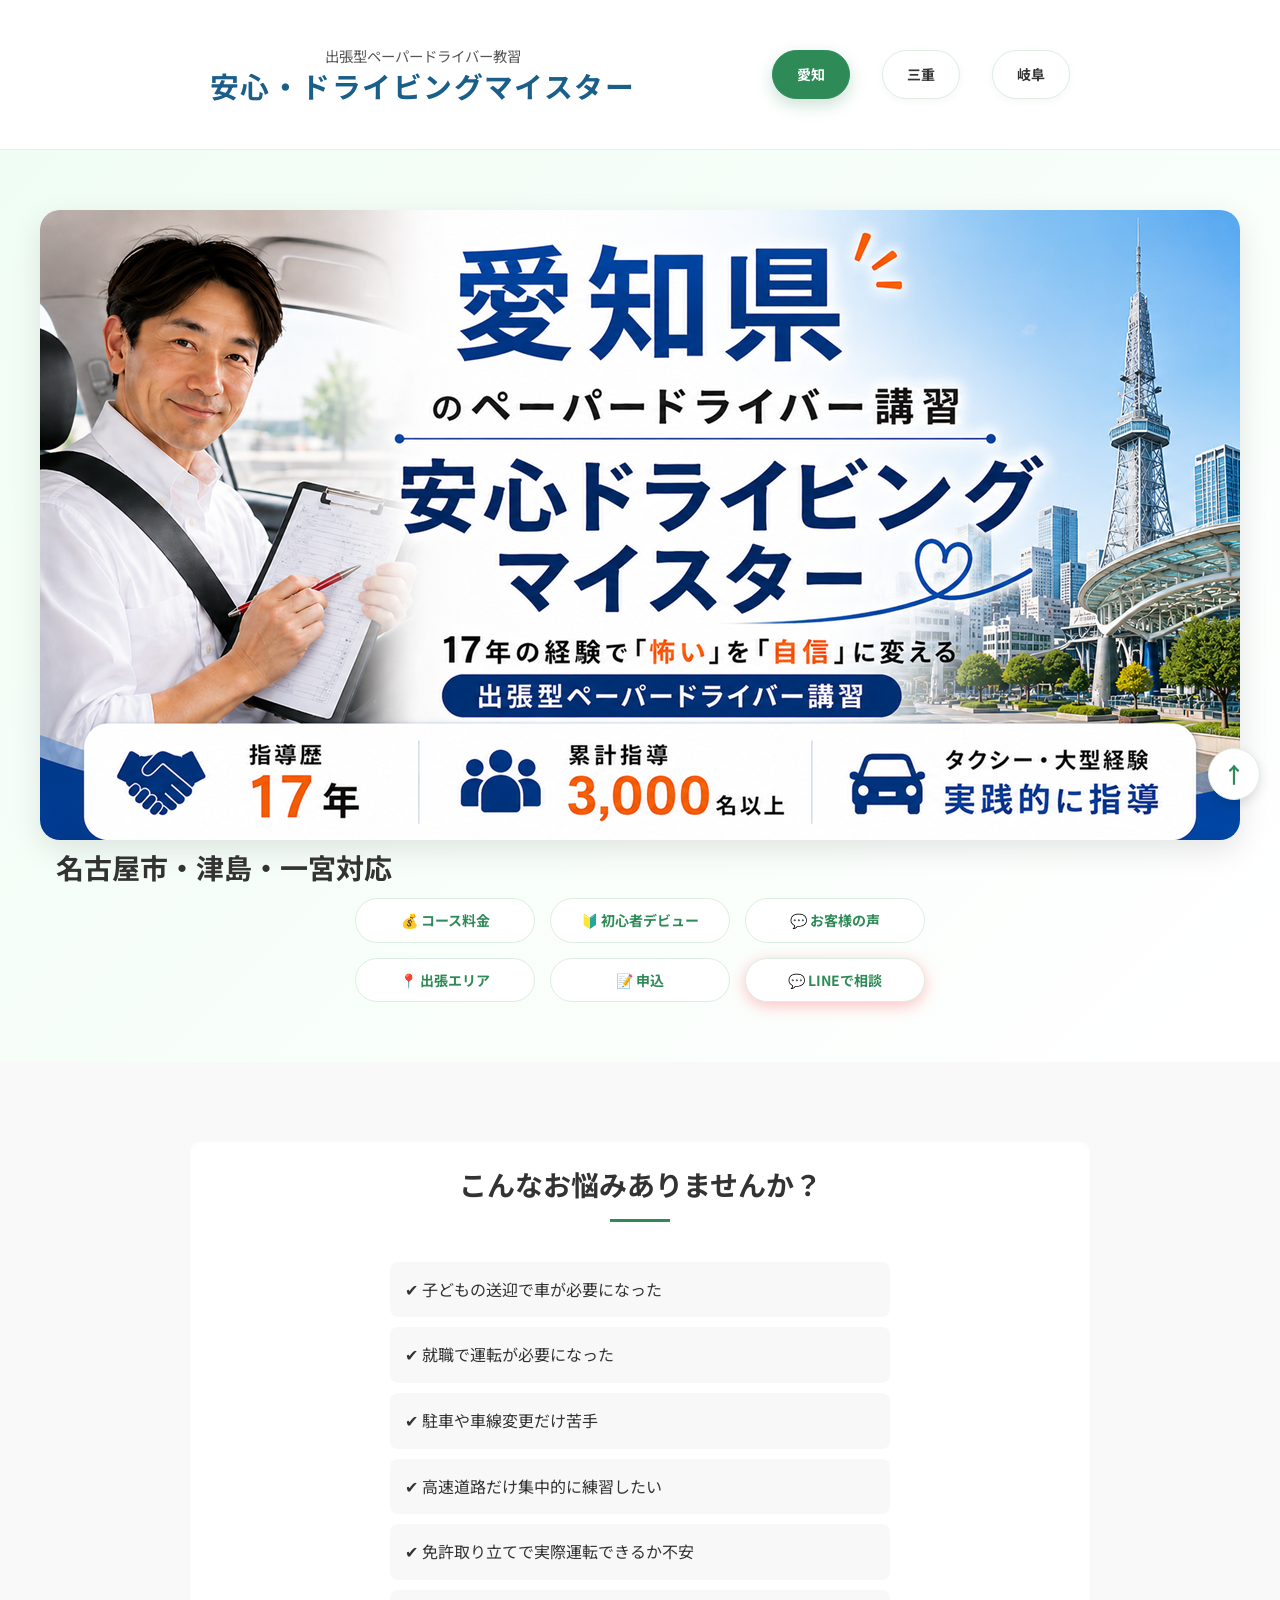
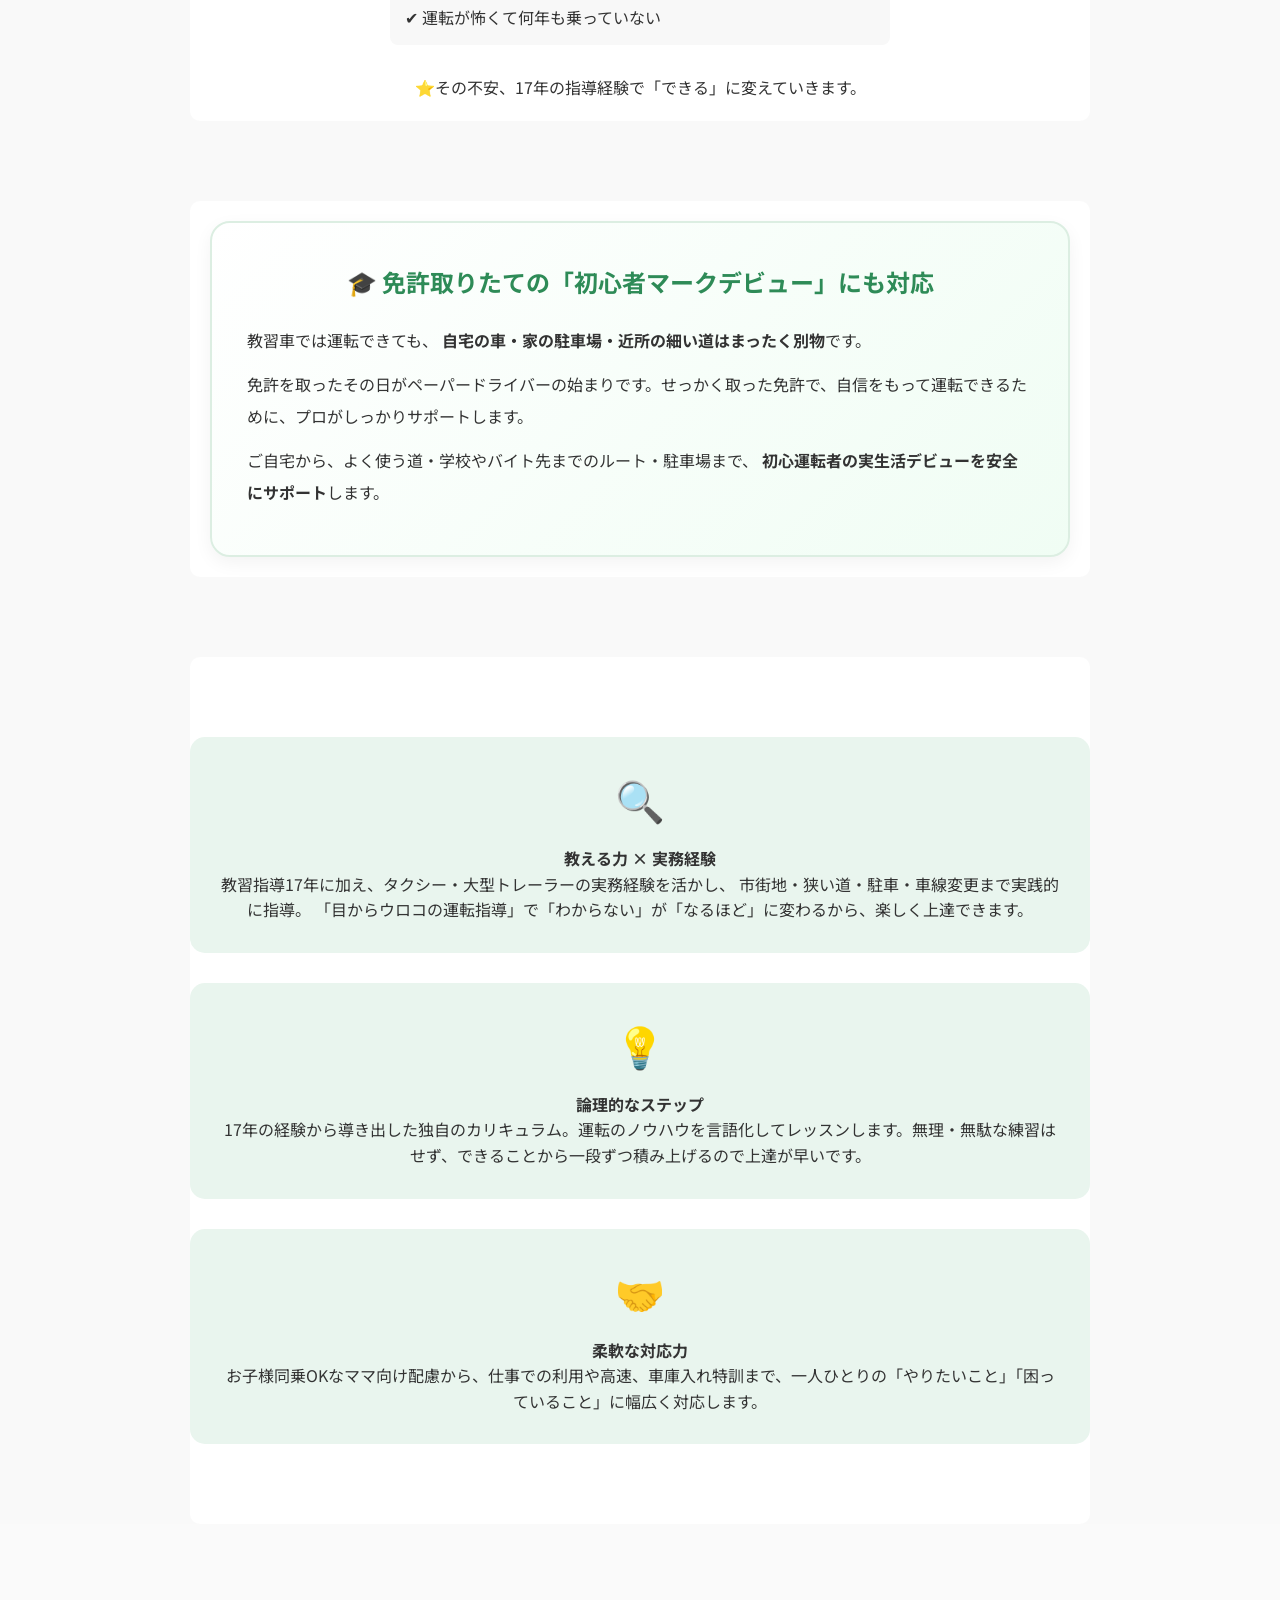
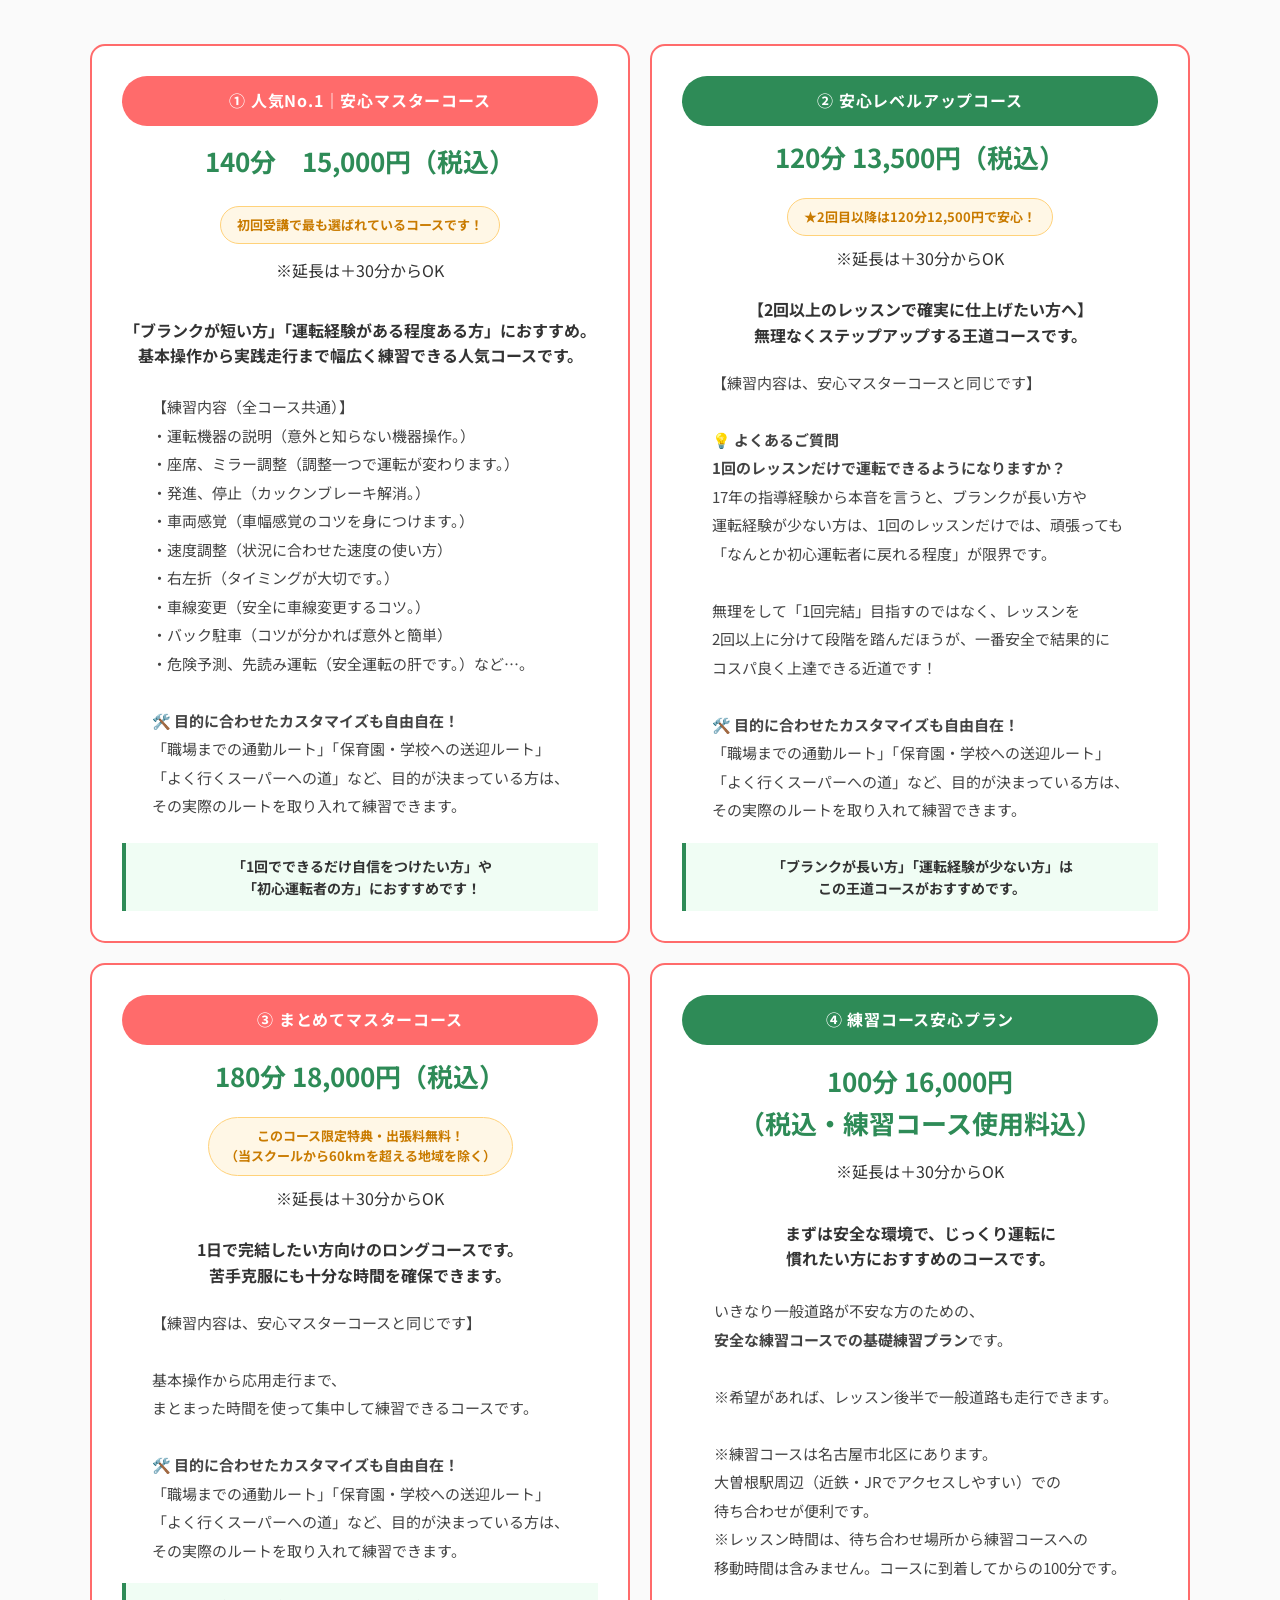
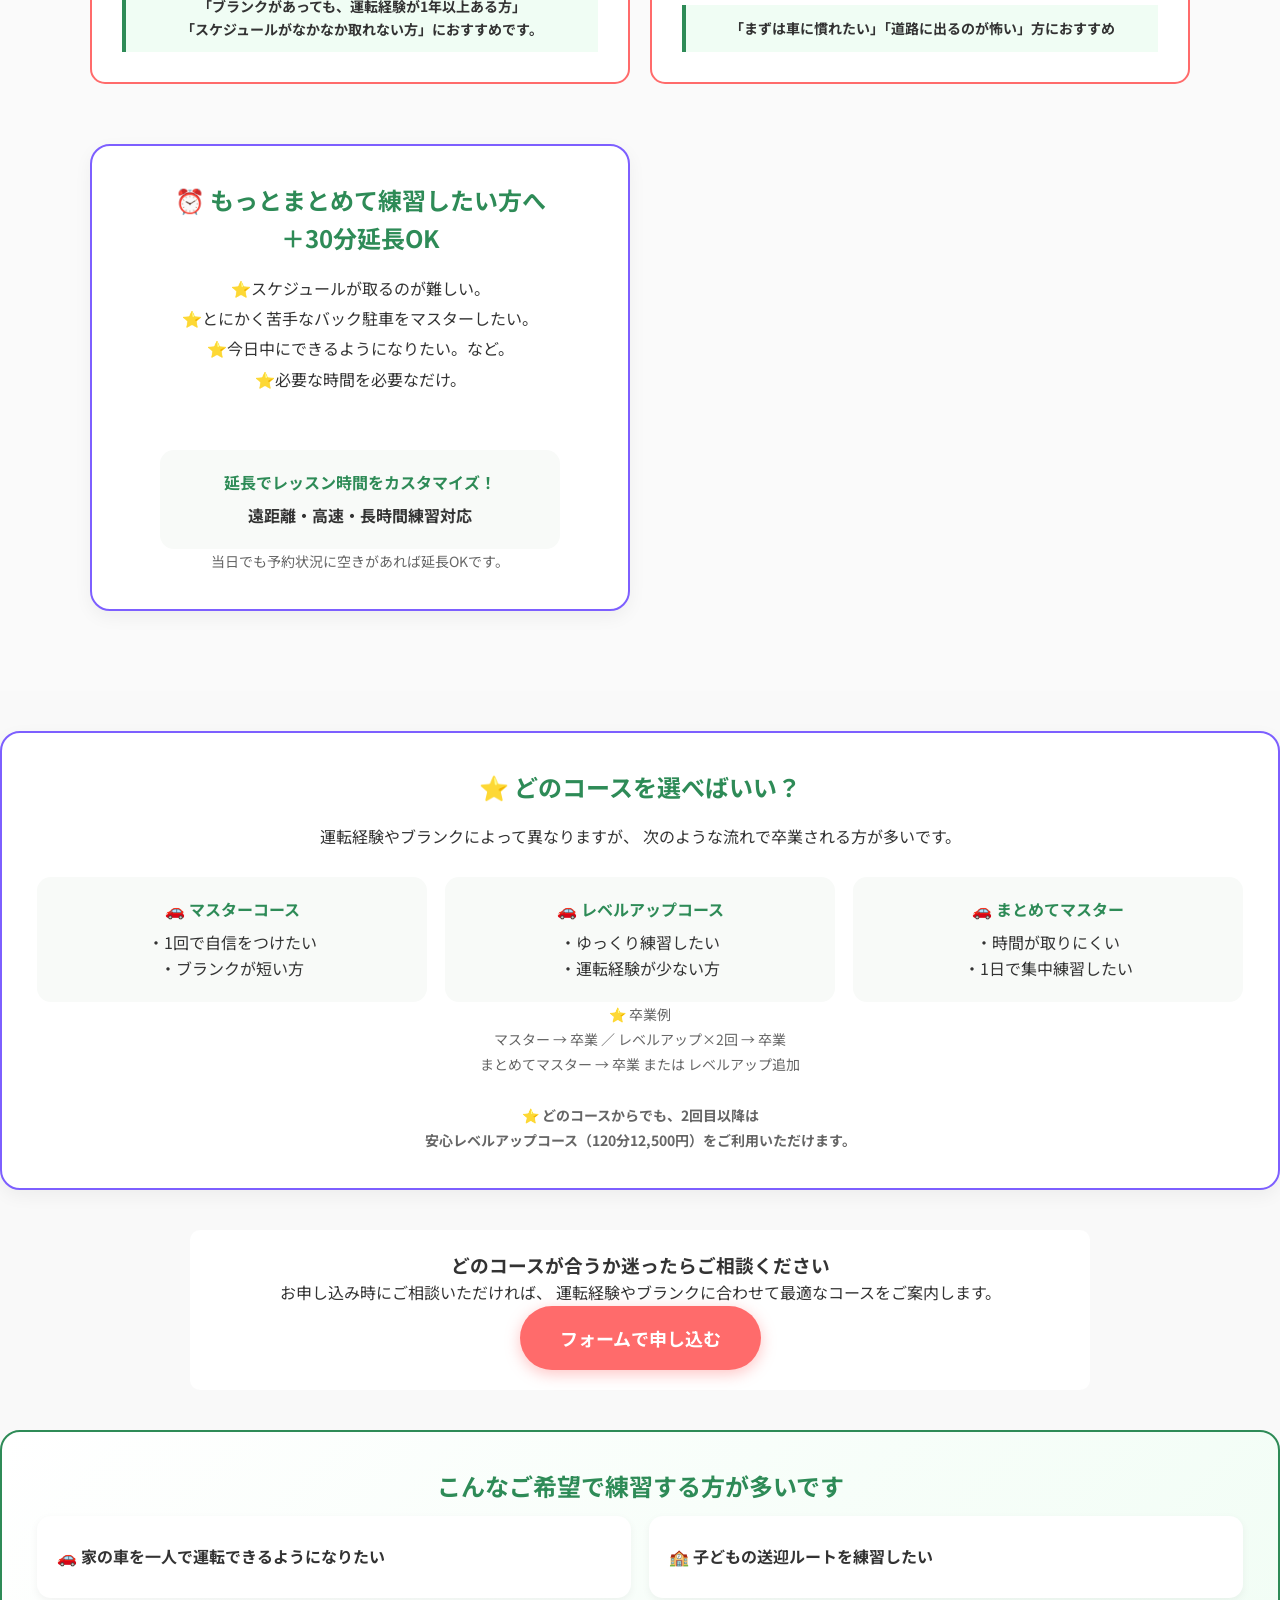
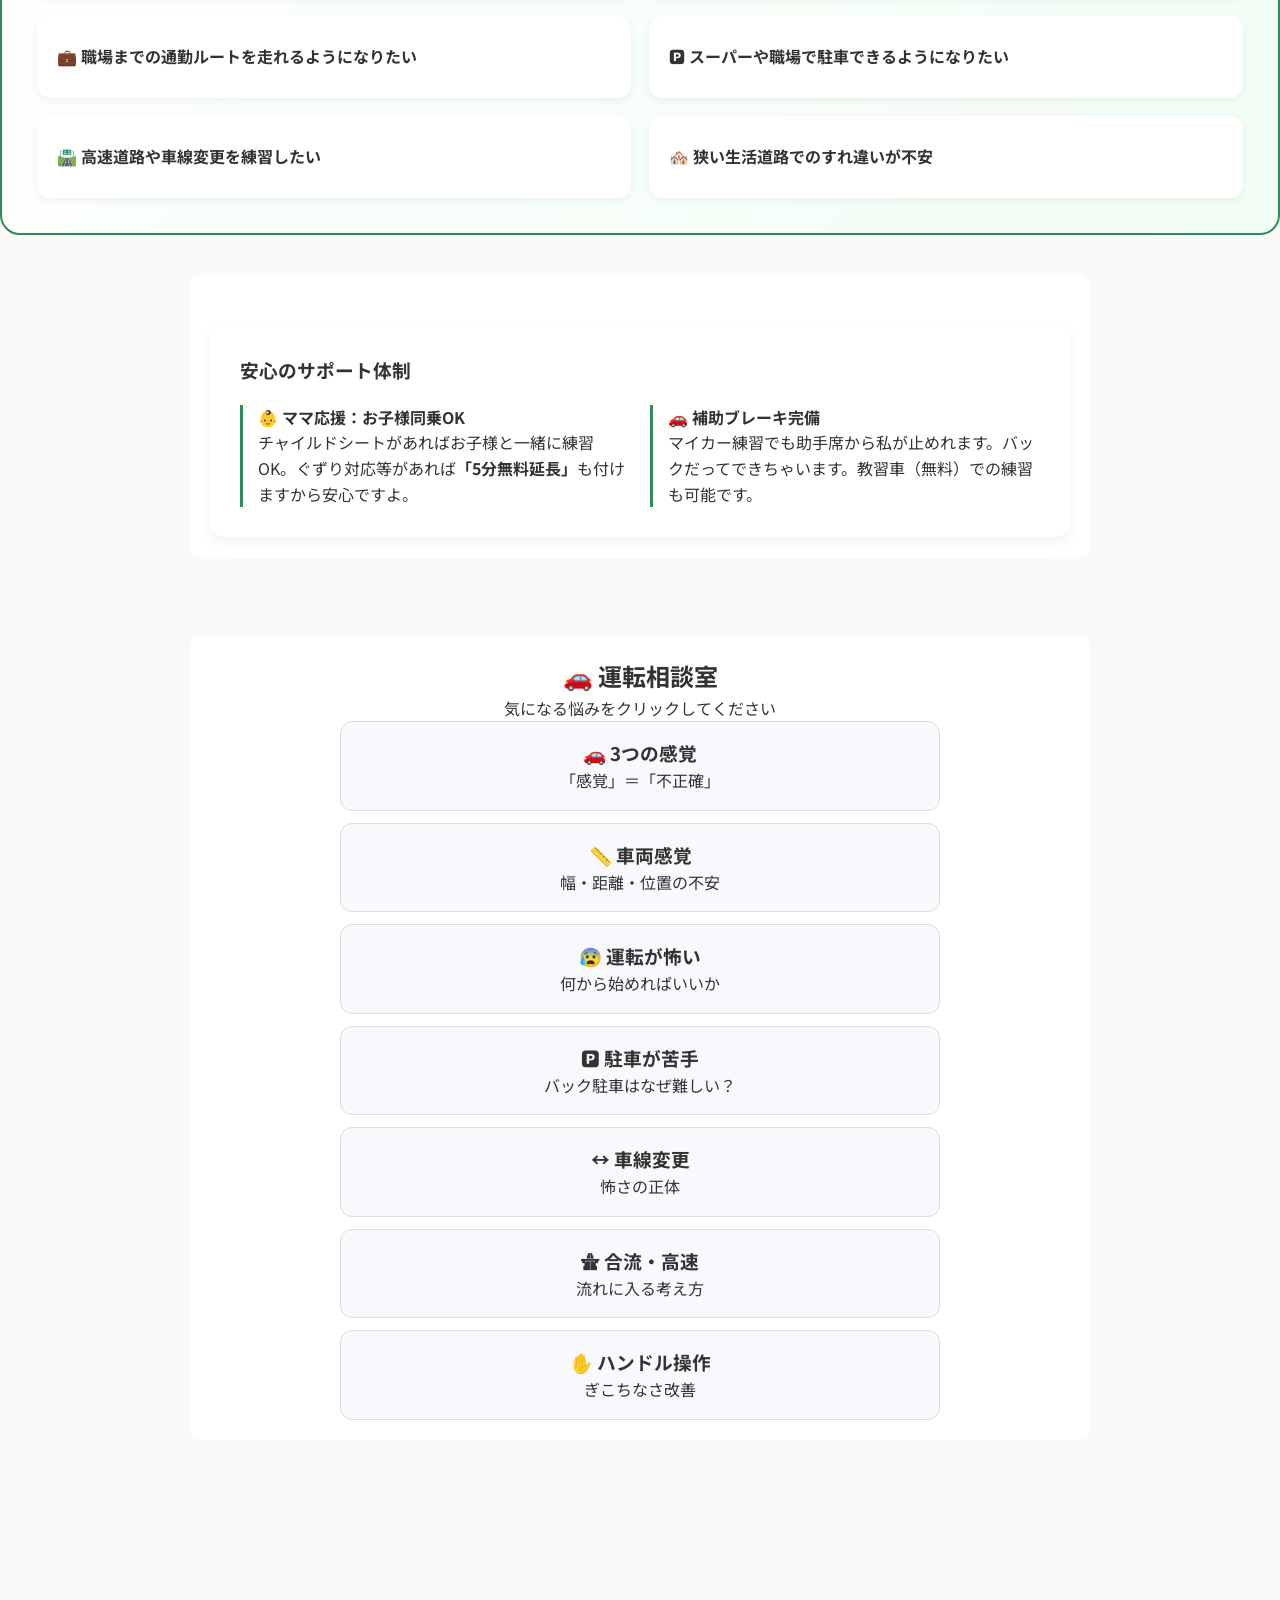
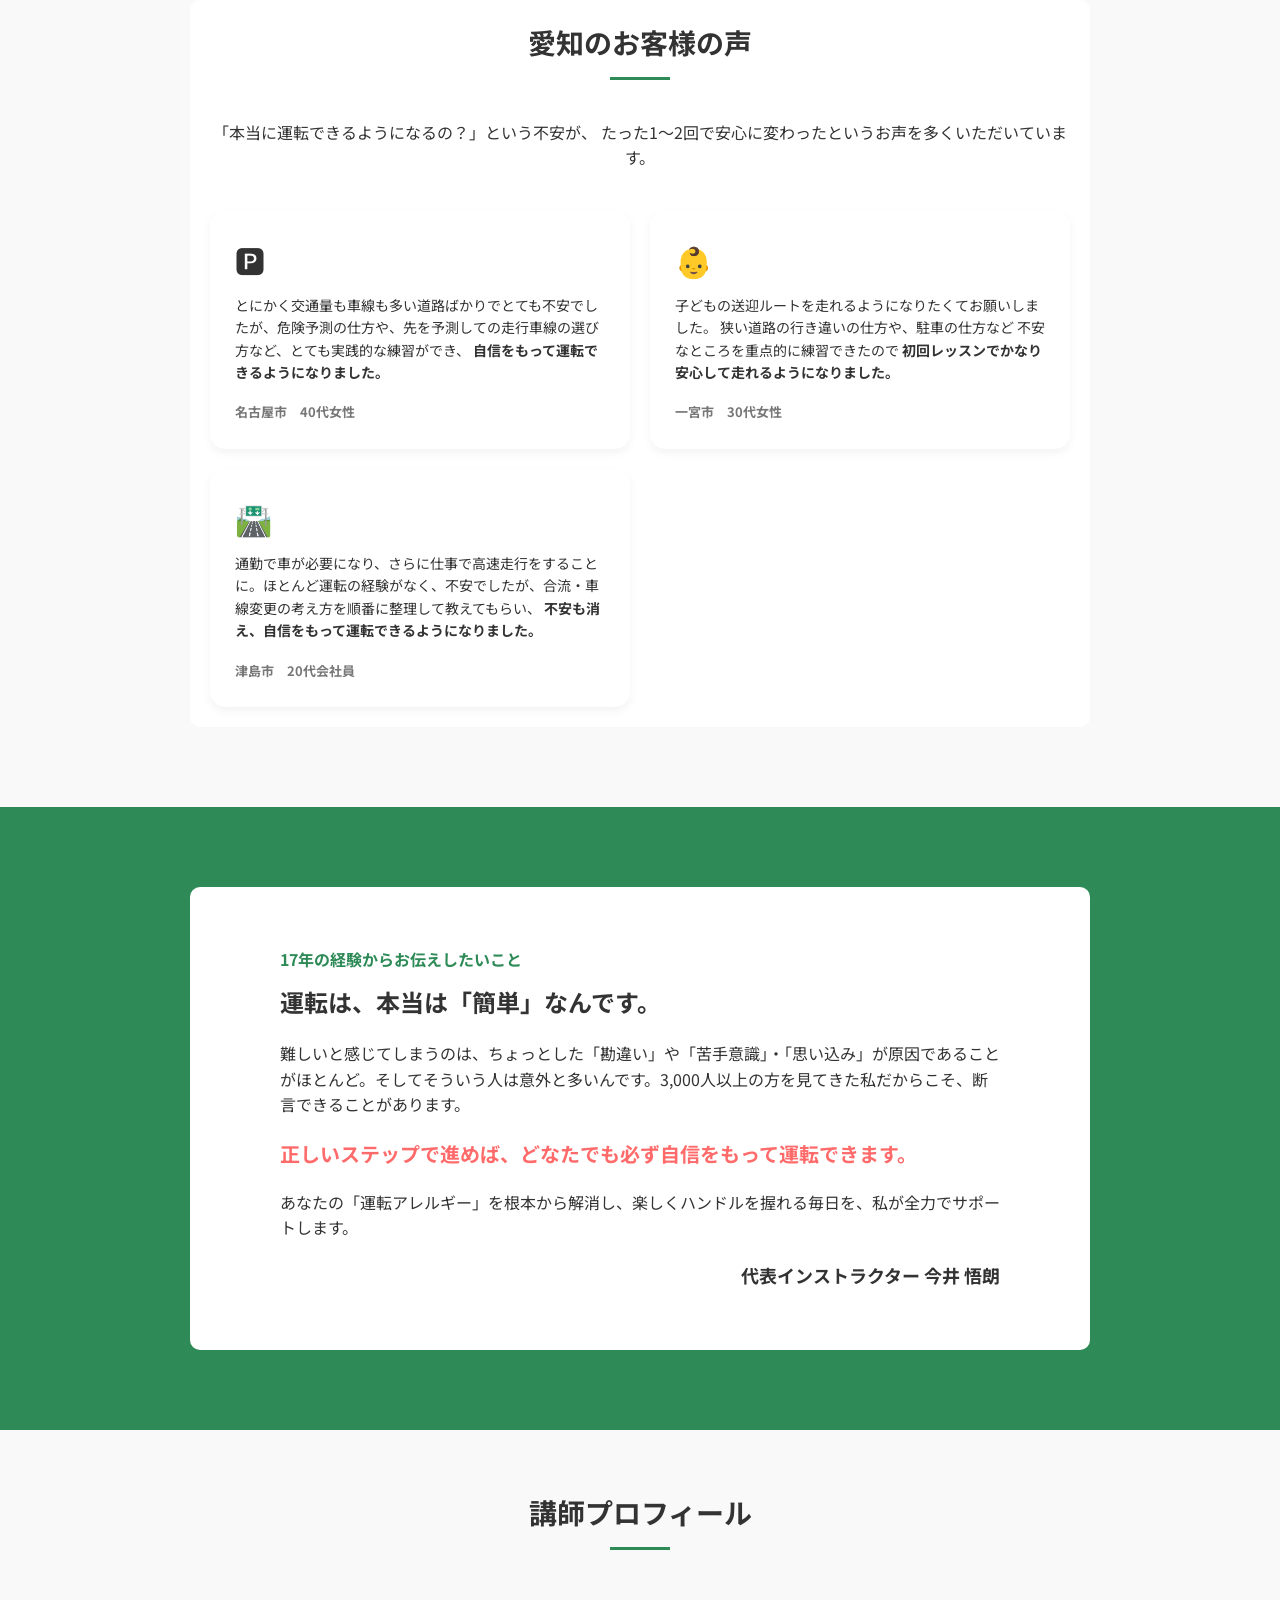
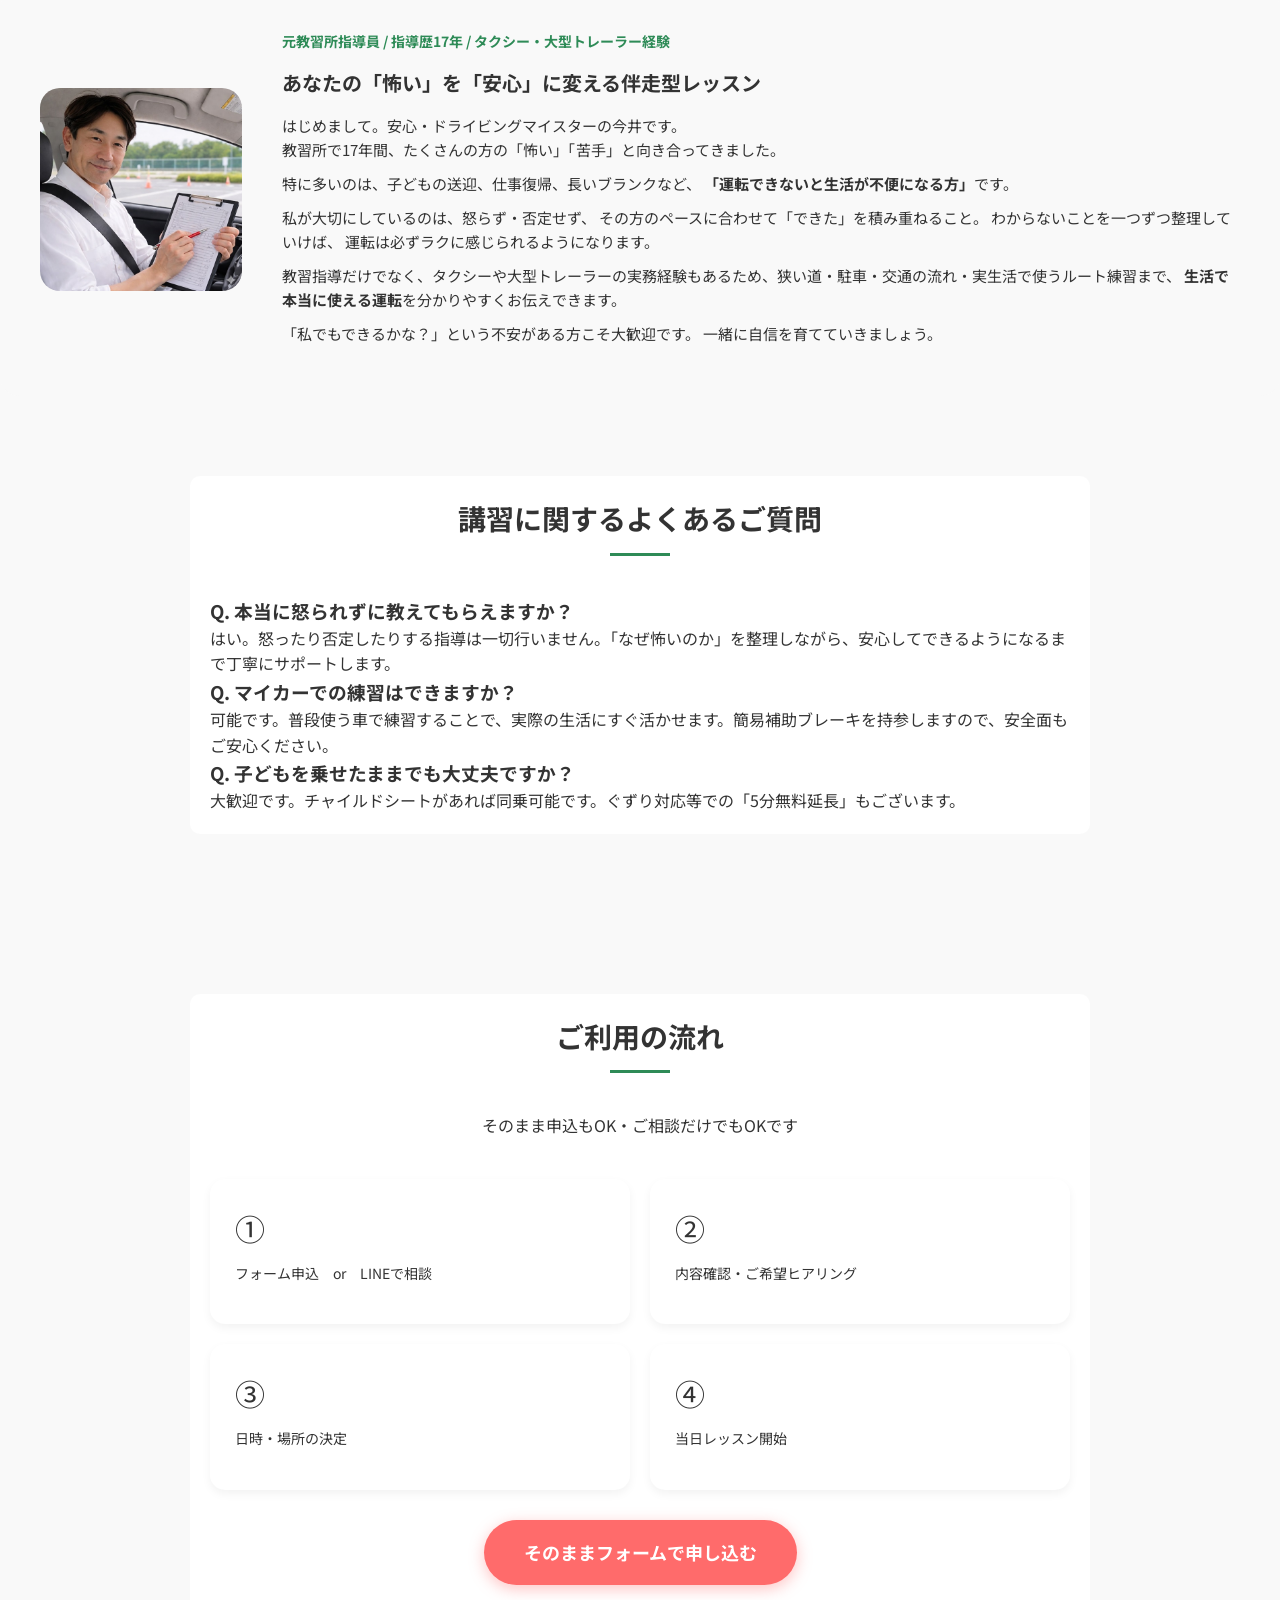
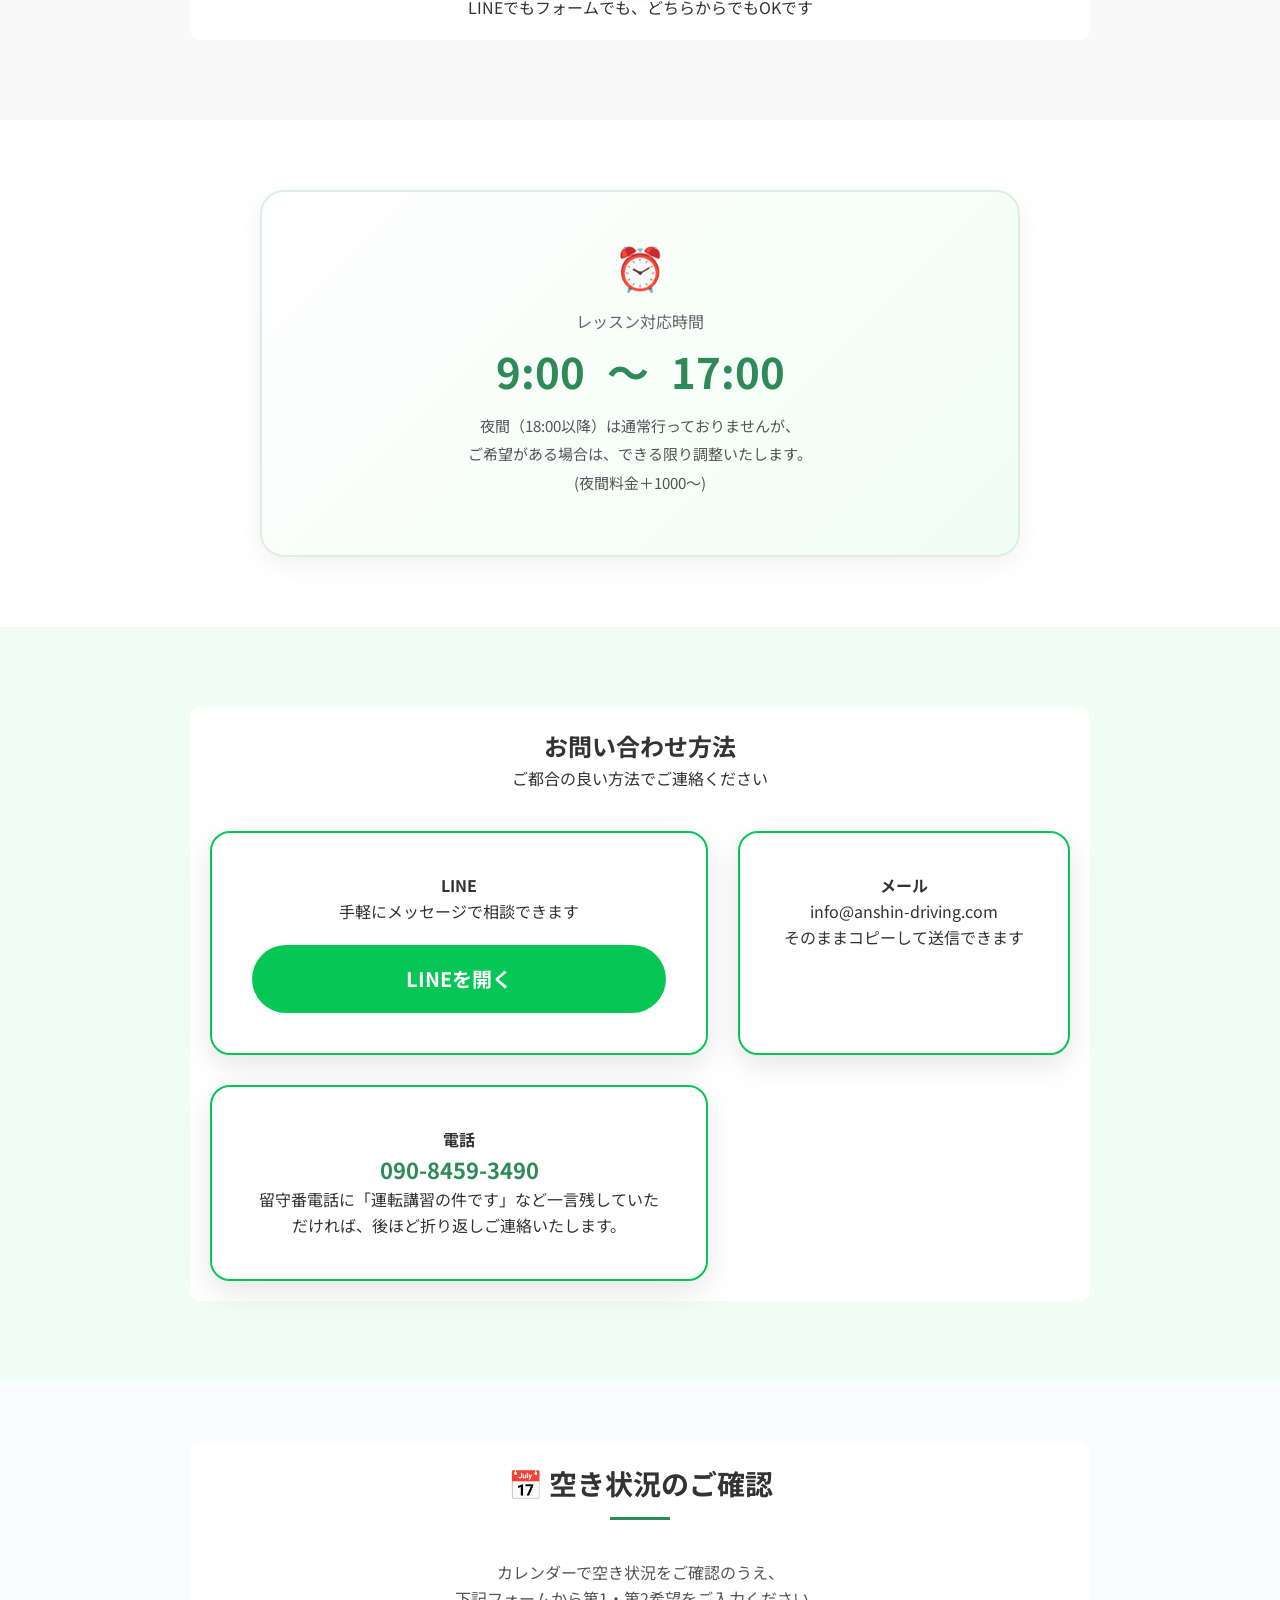
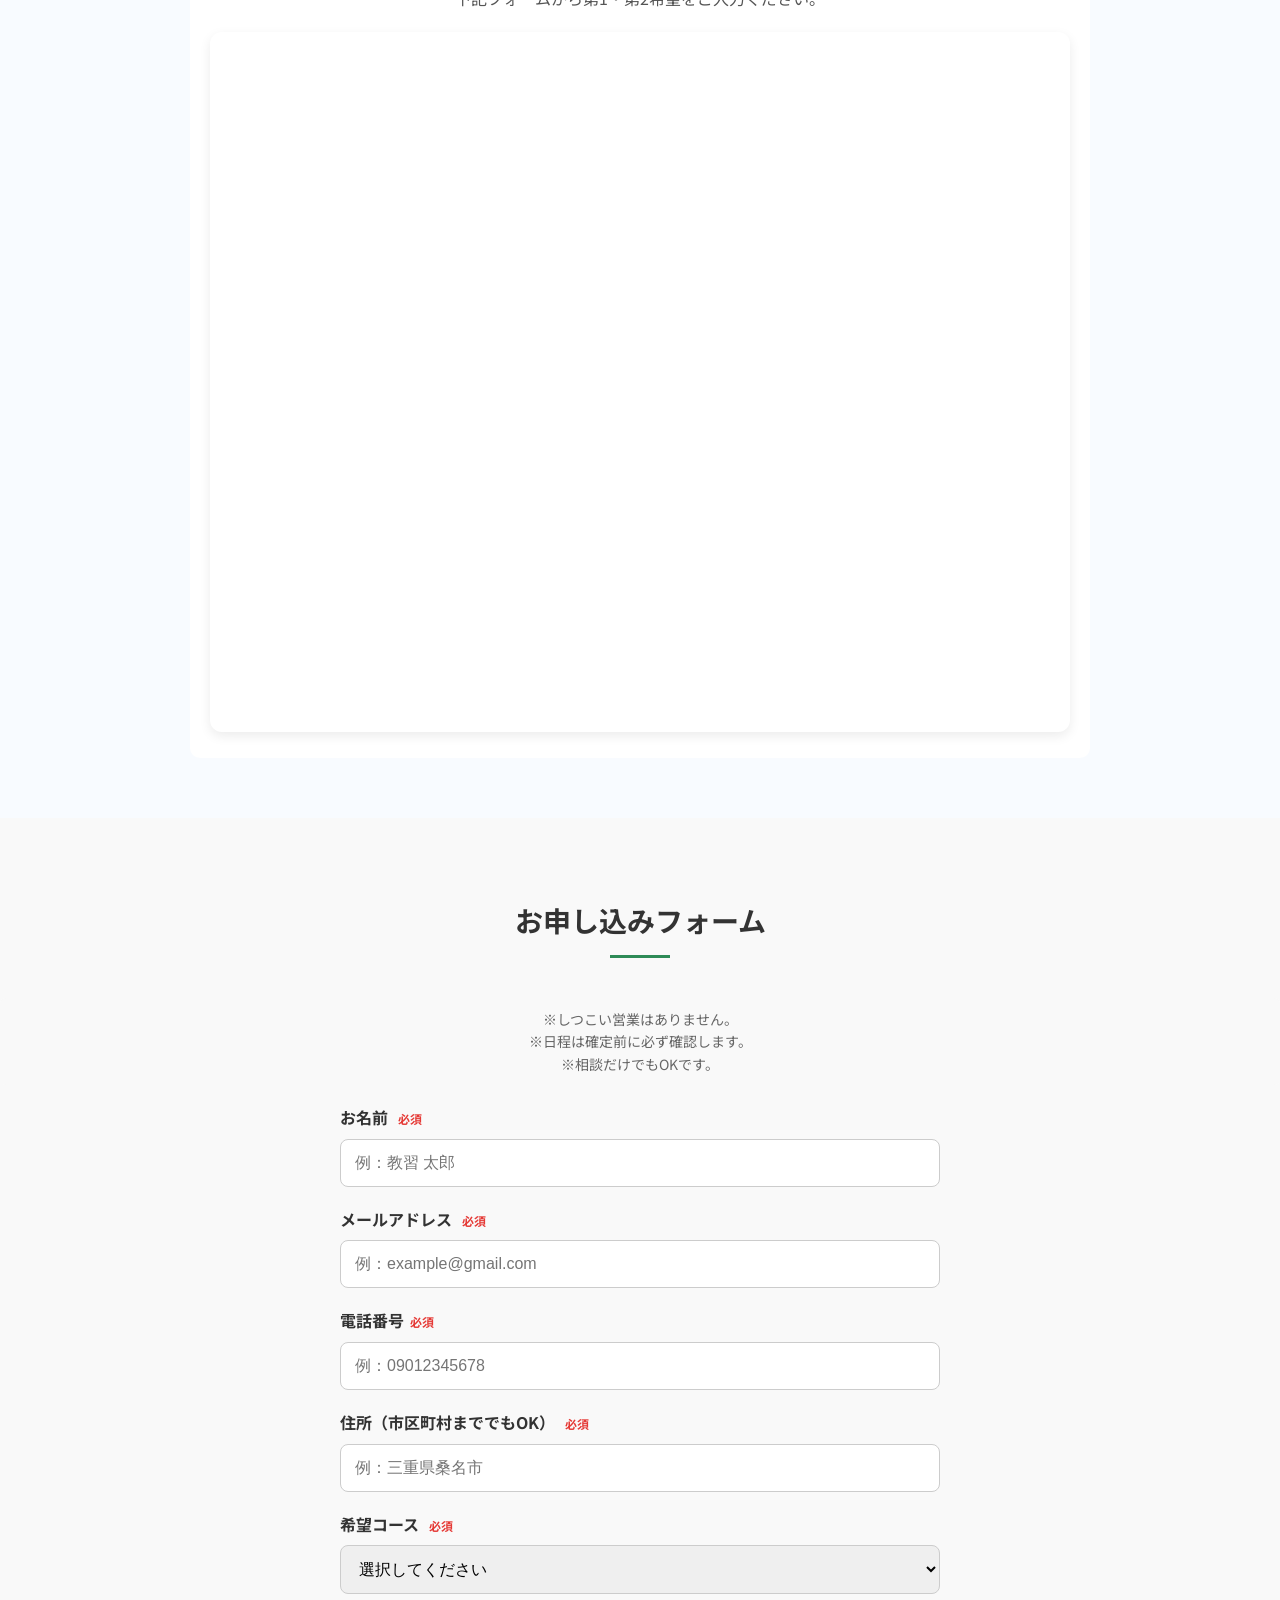
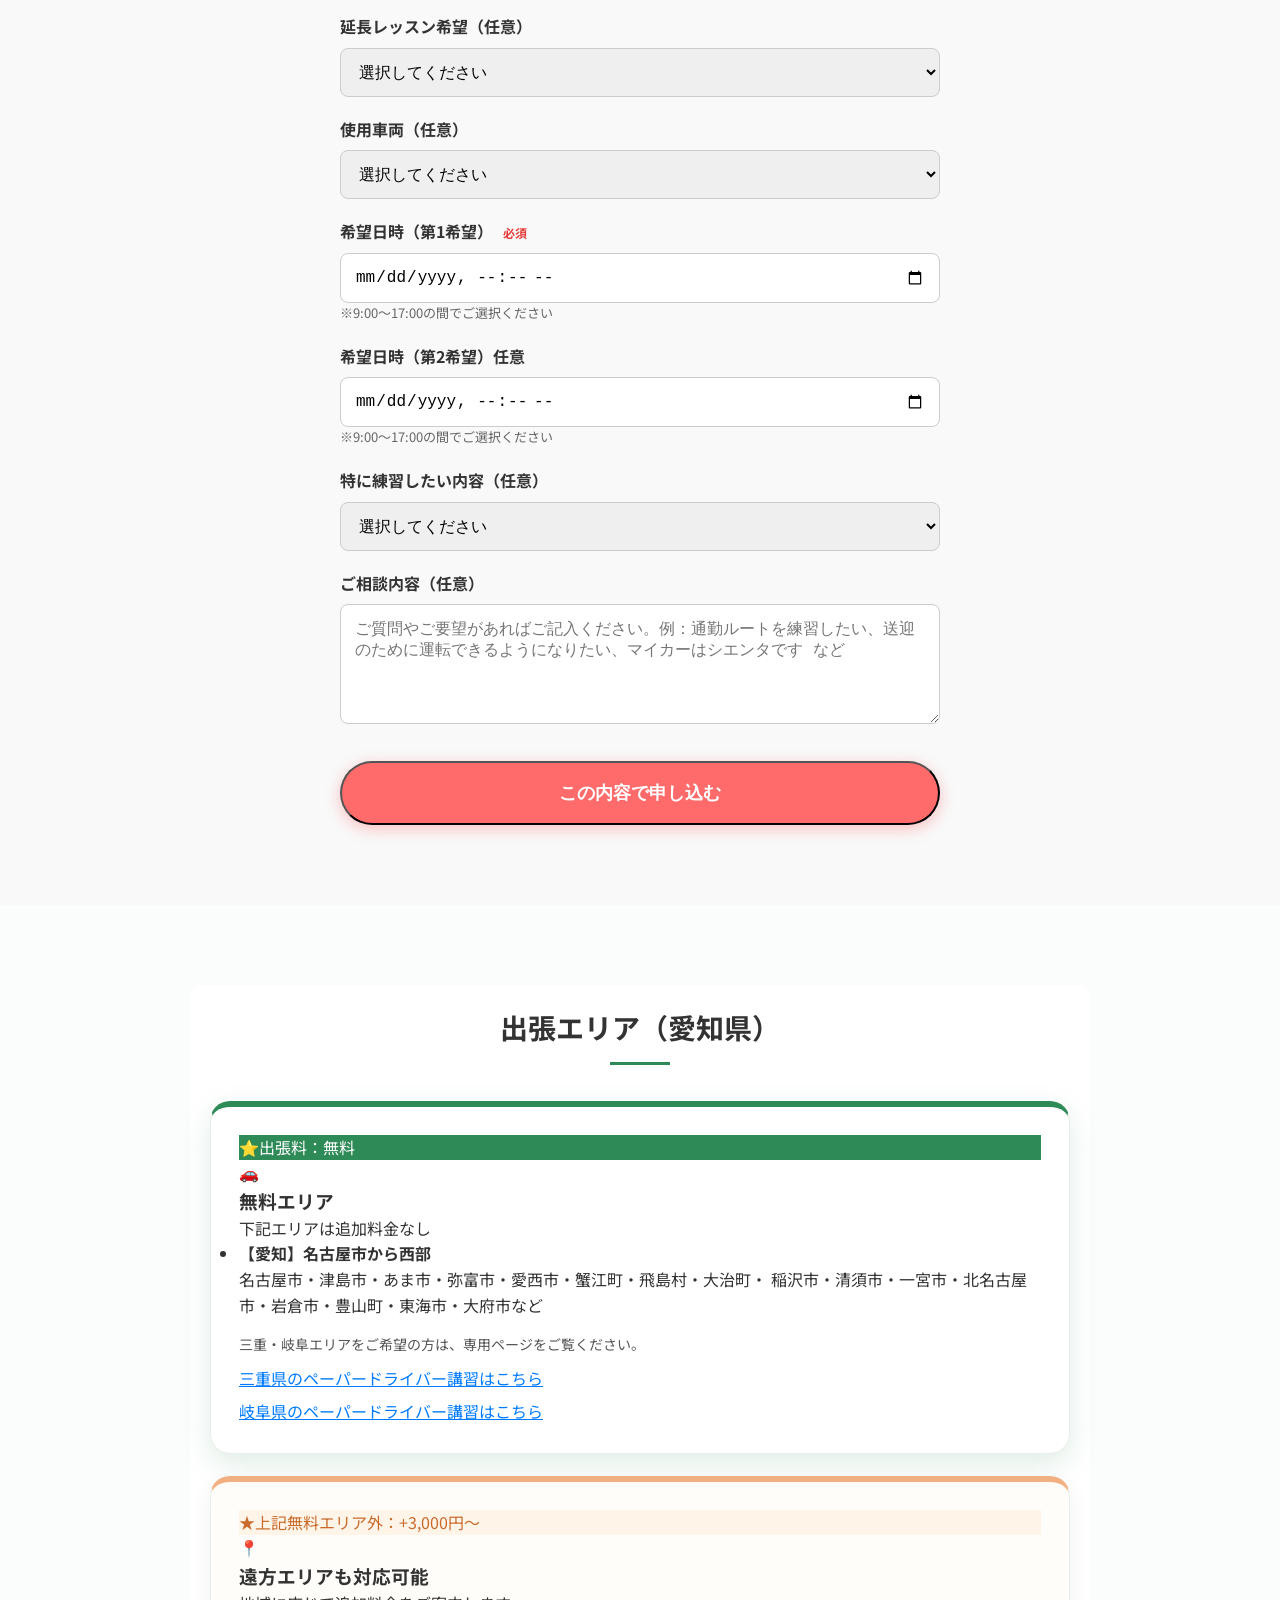
==== commit 5c1814a6: "Add files via upload" ====
--- a/aichi.html
+++ b/aichi.html
@@ -689,10 +689,10 @@
 
             <div class="contact-box">
                 <h4>メール</h4>
-                <p class="email-addr">anshin.driving.meister@gmail.com</p>
+                <p class="email-addr">info@anshin-driving.com</p>
                 <p class="sub-note">そのままコピーして送信できます</p>
             </div>
-
+            
             <div class="contact-box">
                 <h4>電話</h4>
                 <p class="phone-num">
@@ -700,7 +700,8 @@
                         090-8459-3490
                     </a>
                 </p>
-                <p class="sub-note">レッスン中は出られない場合がありますが、<br>折り返し連絡いたします。</p>
+                <p class="sub-note">
+                    留守番電話に「運転講習の件です」など一言残していただければ、後ほど折り返しご連絡いたします。</p>
             </div>
         </div>
     </div>
@@ -730,7 +731,7 @@
             ※相談だけでもOKです。
         </p>
     
-        <form action="https://formspree.io/f/xykvyvkv" method="POST">
+        <form action="mail.php" method="POST">
     
             <label>お名前 <span class="required">必須</span></label>
             <input type="text" name="name" placeholder="例：教習 太郎" required>
@@ -900,7 +901,7 @@
                 </tr>
                 <tr>
                     <th>所在地</th>
-                    <td>三重県桑名市東方2248 ※詳細はお問い合わせ時に提供します</td>
+                    <td>三重県桑名市 ※詳細はお問い合わせ時に提供します</td>
                 </tr>
                 <tr>
                     <th>電話番号</th>
--- a/style.css
+++ b/style.css
@@ -1,6 +1,4 @@
-/* =========================
-   共通
-========================= */
+/* #region===== 共通===== */
 * {
     margin: 0;
     padding: 0;
@@ -54,21 +52,6 @@
     transition: 0.3s;
 }
 
-.trust-numbers {
-    display: flex;
-    gap: 15px;
-    margin-bottom: 30px;
-}
-
-.trust-numbers span {
-    background: #fff;
-    border: 1px solid var(--main-color);
-    padding: 5px 10px;
-    font-size: 13px;
-    border-radius: 8px;
-    color: var(--main-color);
-}
-
 .hero-photo-wrap {
     position: relative;
     margin: 0 auto;
@@ -79,8 +62,6 @@
     box-shadow: 0 10px 30px rgba(0, 0, 0, 0.1);
 }
 
-
-
 .keep-all {
     display: inline-block;
     white-space: nowrap;
@@ -90,10 +71,9 @@
     background: linear-gradient(transparent 55%, #fff176 55%);
     padding: 0 4px;
 }
-
-/* =========================
-   ヘッダー
-========================= */
+/* #endregion===== 共通===== */
+
+/* #region===== ヘッダー===== */
 header {
     padding: 14px 0;
     background: rgba(255, 255, 255, 0.96);
@@ -195,10 +175,9 @@
     padding: 8px 15px;
     border-radius: 50px;
 }
-
-/* =========================
-   ファーストビュー
-========================= */
+/* #endregion===== ヘッダー===== */
+
+/* #region===== ファーストビュー===== */
 .hero-new {
     background: linear-gradient(135deg, #f0fdf4 0%, #ffffff 100%);
     padding: 60px 0;
@@ -307,10 +286,9 @@
     font-weight: bold;
     border: 4px solid #fff;
 }
-
-/* =========================
-   お悩み・特徴
-========================= */
+/* #endregion===== ファーストビュー===== */
+
+/* #region=====お悩み・特徴===== */
 .section-title {
     font-size: 28px;
     margin-bottom: 40px;
@@ -379,14 +357,12 @@
     display: block;
     margin-bottom: 15px;
 }
-
-/* =========================
-   料金
-========================= */
+/* #endregion=====お悩み・特徴===== */
+
+/* #region=====料金===== */
 .price-bg {
     background-color: #fafafa;
 }
-
 
 .single-price {
     display: grid;
@@ -555,7 +531,6 @@
     font-weight: bold;
 }
 
-
 .option-price-box {
     margin: 40px auto;
     padding: 20px;
@@ -818,10 +793,9 @@
     font-size: 14px;
     color: #666;
 }
-
-/* =========================
-   ご利用の流れ
-========================= */
+/* #endregion=====料金===== */
+
+/* #region=====ご利用の流れ===== */
 .flow-grid {
     display: grid;
     grid-template-columns: repeat(4, 1fr);
@@ -848,10 +822,9 @@
     margin-bottom: 0;
     line-height: 1.6;
 }
-
-/* =========================
-   エリア
-========================= */
+/* #endregion=====ご利用の流れ===== */
+
+/* #region=====エリア===== */
 .area-section {
     background: #fafdfb;
 }
@@ -983,10 +956,9 @@
     margin: 0 auto 30px;
     text-align: left;
 }
-
-/* =========================
-   お客様の声
-========================= */
+/* #endregion=====エリア===== */
+
+/* #region=====お客様の声===== */
 .voice-grid {
     display: grid;
     grid-template-columns: repeat(auto-fit, minmax(300px, 1fr));
@@ -1017,10 +989,9 @@
     font-size: 13px;
     color: #777;
 }
-
-/***************************
-   初心者向け
-***************************/
+/* #endregion=====お客様の声===== */
+
+/* #region=====初心者向け===== */
 .beginner-section {
     padding-top: 0;
 }
@@ -1047,10 +1018,9 @@
     margin-bottom: 12px;
     font-size: 16px;
 }
-
-/* =========================
-   メッセージ
-========================= */
+/* #endregion=====初心者向け===== */
+
+/* #region=====メッセージ===== */
 .message-section {
     background: var(--main-color);
     padding: 80px 0;
@@ -1091,10 +1061,9 @@
     margin-top: 20px;
     font-size: 18px;
 }
-
-/***************************
-   講師メッセージ
-***************************/
+/* #endregion=====メッセージ===== */
+
+/* #region=====講師メッセージ===== */
 .meister-text {
     max-width: 760px;
     margin: 0 auto;
@@ -1112,10 +1081,9 @@
 .meister-message-section {
     background: #f8faf8;
 }
-
-/* =========================
-   プロフィール
-========================= */
+/* #endregion=====講師メッセージ===== */
+
+/* #region=====プロフィール===== */
 .profile-section {
     padding-top: 110px;
 }
@@ -1155,10 +1123,9 @@
     font-size: 15px;
     margin-bottom: 10px;
 }
-
-/* =========================
-   カレンダー
-========================= */
+/* #endregion=====プロフィール===== */
+
+/* #region=====カレンダー===== */
 .calendar-section {
     background: #f8fbff;
     padding: 60px 20px;
@@ -1184,10 +1151,9 @@
     border-radius: 12px;
     box-shadow: 0 4px 12px rgba(0, 0, 0, 0.08);
 }
-
-/* =========================
-   お問い合わせ
-========================= */
+/* #endregion=====カレンダー===== */
+
+/* #region=====お問い合わせ===== */
 .cta-band {
     background: #f0fdf4;
     padding: 80px 0;
@@ -1335,10 +1301,10 @@
     margin-top: 30px;
     width: 100%;
 }
-
-/* =========================
-   規約
-========================= */
+/* #endregion=====お問い合わせ===== */
+
+/* #region=====規約===== */
+
 .policy-box {
     text-align: left;
     background: #fff;
@@ -1364,10 +1330,9 @@
     width: 30%;
     text-align: center;
 }
-
-/* =========================
-   固定ボタン
-========================= */
+/* #endregion=====規約===== */
+
+/* #region=====固定ボタン===== */
 .floating-line {
     position: fixed;
     left: 50%;
@@ -1414,10 +1379,10 @@
 .back-to-top-fixed:hover {
     transform: translateY(-2px);
 }
-
-/* =========================
-   フッター
-========================= */
+/* #endregion=====固定ボタン===== */
+
+/* #region ===== フッター ===== */
+
 footer {
     background: #333;
     color: #fff;
@@ -1436,15 +1401,52 @@
     margin-top: 20px;
 }
 
-/* =========================
-   レスポンシブ
-========================= */
+/* #endregion ===== フッター ===== */
+
+/* #region ===== レスポンシブ ===== */
 
 @media (max-width: 768px) {
+
+    /* ===== 共通 ===== */
     .pc-only {
         display: none;
     }
 
+    .section {
+        padding: 50px 0;
+    }
+
+    /* ===== ヘッダー ===== */
+    header {
+        padding: 10px 0;
+    }
+
+    .header-layout {
+        flex-direction: column;
+        gap: 10px;
+        align-items: center;
+    }
+
+    .main-nav {
+        display: flex;
+        width: 100%;
+    }
+
+    .logo-area {
+        padding: 0;
+    }
+
+    .logo-sub {
+        font-size: 12px;
+        margin-bottom: 2px;
+    }
+
+    .logo-main {
+        font-size: 1.2rem;
+        line-height: 1.3;
+    }
+
+    /* ===== ヒーロー ===== */
     .hero-container {
         flex-direction: column;
         text-align: center;
@@ -1461,6 +1463,50 @@
         margin: 0 auto;
     }
 
+    .hero-main-title .keep-all {
+        white-space: normal;
+        display: inline;
+    }
+
+    .hero-main-title span {
+        display: inline-block;
+    }
+
+    .hero-new {
+        padding: 38px 0 28px;
+    }
+
+    .hero-sub-area {
+        font-size: 14px;
+        margin-bottom: 8px;
+    }
+
+    .hero-target {
+        font-size: 13px;
+        padding: 6px 12px;
+        margin-bottom: 14px;
+    }
+
+    .hero-text-main {
+        font-size: 15px;
+        line-height: 1.9;
+        margin-top: 12px;
+    }
+
+    .hero-btn-main,
+    .cta-line-btn {
+        width: 100%;
+        font-size: 17px;
+        padding: 16px 18px;
+    }
+
+    .line-easy-note {
+        font-size: 13px;
+        line-height: 1.7;
+        margin-top: 10px;
+    }
+
+    /* ===== 初心者向け ===== */
     .beginner-box {
         padding: 24px;
     }
@@ -1474,33 +1520,36 @@
         font-size: 15px;
     }
 
-    .hero-main-title .keep-all {
-        white-space: normal;
-        /* 折り返しは許可 */
-        display: inline;
-        /* インラインに戻す */
-    }
-
-    /* 意味の区切りで改行させたい場合、ここを inline-block に維持 */
-    .hero-main-title span {
-        display: inline-block;
-    }
-
-    .trust-numbers {
-        justify-content: center;
-        flex-wrap: wrap;
-    }
-
-    .big-free-text {
-        font-size: 18px;
-    }
-
+    /* ===== 対応エリア ===== */
     .area-content {
         padding: 22px;
     }
 
     .area-lead {
         font-size: 15px;
+    }
+
+    .area-flex-container {
+        display: grid;
+        grid-template-columns: 1fr;
+        gap: 24px;
+        margin-top: 40px;
+        align-items: stretch;
+    }
+
+    .area-only-nav {
+        width: 100%;
+        display: flex;
+        justify-content: center;
+        gap: 8px;
+    }
+
+    .area-tab {
+        flex: 1;
+        max-width: 110px;
+        padding: 10px 8px;
+        font-size: 13px;
+        min-width: auto;
     }
 
     .area-tab.main-area {
@@ -1509,17 +1558,21 @@
         font-size: 14px;
     }
 
-    .contact-options {
+    /* ===== 料金 ===== */
+    .single-price {
+        max-width: 1000px;
+        margin: 40px auto 0;
+    }
+
+    .single-price {
+        max-width: 100%;
         grid-template-columns: 1fr;
     }
 
-    .profile-box {
-        flex-direction: column;
-        text-align: center;
-    }
-
-    .section {
-        padding: 50px 0;
+    .single-price .price-card {
+        max-width: 100%;
+        margin: 0 auto;
+        padding: 25px;
     }
 
     .price-card.recommended {
@@ -1531,35 +1584,6 @@
                 #f0fdf4 100%);
     }
 
-    .main-nav {
-        display: flex;
-        width: 100%;
-    }
-
-    .logo-area {
-        padding: 0;
-    }
-
-    .logo-sub {
-        font-size: 12px;
-        margin-bottom: 2px;
-    }
-
-    .logo-main {
-        font-size: 1.2rem;
-        line-height: 1.3;
-    }
-
-    .single-price {
-        max-width: 1000px;
-        margin: 40px auto 0;
-    }
-
-    .single-price .price-card:hover {
-        transform: translateY(-6px);
-        box-shadow: 0 12px 30px rgba(0, 0, 0, 0.08);
-    }
-
     .price-detail {
         margin: 25px auto 0;
         line-height: 2;
@@ -1568,18 +1592,38 @@
         max-width: 760px;
     }
 
-    .single-price {
-        max-width: 100%;
-        grid-template-columns: 1fr;
-    }
-
-    .single-price .price-card {
-        max-width: 100%;
-        margin: 0 auto;
+    .price-first-view {
         padding: 25px;
     }
 
-
+    .price-time-strong {
+        font-size: 38px;
+    }
+
+    .price-price-strong {
+        font-size: 42px;
+    }
+
+    .price-value-copy {
+        font-size: 15px;
+    }
+
+    /* ===== コース選び ===== */
+    .extension-grid {
+        flex-direction: column;
+    }
+
+    .extension-box,
+    .travel-hack-box {
+        padding: 24px;
+    }
+
+    .extension-title,
+    .travel-hack-title {
+        font-size: 20px;
+    }
+
+    /* ===== 練習内容 ===== */
     .lesson-example-grid {
         grid-template-columns: 1fr;
     }
@@ -1597,20 +1641,8 @@
         padding: 18px;
     }
 
-    .price-first-view {
-        padding: 25px;
-    }
-
-    .price-time-strong {
-        font-size: 38px;
-    }
-
-    .price-price-strong {
-        font-size: 42px;
-    }
-
-    .price-value-copy {
-        font-size: 15px;
+    .lesson-time-card {
+        padding: 26px;
     }
 
     .popular-plan-grid {
@@ -1625,14 +1657,7 @@
         font-size: 22px;
     }
 
-    .area-flex-container {
-        display: grid;
-        grid-template-columns: 1fr;
-        gap: 24px;
-        margin-top: 40px;
-        align-items: stretch;
-    }
-
+    /* ===== サポート体制 ===== */
     .flow-grid {
         grid-template-columns: repeat(2, 1fr);
         gap: 12px;
@@ -1642,6 +1667,47 @@
         padding: 16px 12px;
     }
 
+    /* ===== お客様の声 ===== */
+    .voice-grid {
+        gap: 16px;
+        margin-top: 24px;
+    }
+
+    .voice-card {
+        padding: 20px;
+    }
+
+    /* ===== 講師プロフィール ===== */
+    .profile-box {
+        padding: 24px;
+        border-radius: 16px;
+    }
+
+    .profile-box {
+        flex-direction: column;
+        text-align: center;
+    }
+
+    .profile-name {
+        font-size: 18px;
+        line-height: 1.6;
+    }
+
+    /* ===== お問い合わせ ===== */
+    .contact-options {
+        grid-template-columns: 1fr;
+    }
+
+    .contact-box,
+    .sub-item {
+        padding: 22px;
+    }
+
+    form {
+        padding: 0 16px;
+    }
+
+    /* ===== その他 ===== */
     .floating-line {
         bottom: 12px;
         width: min(92%, 420px);
@@ -1652,83 +1718,12 @@
         padding: 14px 16px;
     }
 
-    /* ===== スマホ最終CV改善 ===== */
-    .hero-new {
-        padding: 38px 0 28px;
-    }
-
-    .hero-sub-area {
+    .calendar-wrap iframe {
+        height: 500px !important;
+    }
+
+    .calendar-lead {
         font-size: 14px;
-        margin-bottom: 8px;
-    }
-
-    .hero-target {
-        font-size: 13px;
-        padding: 6px 12px;
-        margin-bottom: 14px;
-    }
-
-    .hero-text-main {
-        font-size: 15px;
-        line-height: 1.9;
-        margin-top: 12px;
-    }
-
-    .trust-numbers {
-        gap: 10px;
-        margin: 20px 0 24px;
-    }
-
-    .trust-numbers span {
-        font-size: 12px;
-        padding: 6px 10px;
-    }
-
-    .hero-btn-main,
-    .cta-line-btn {
-        width: 100%;
-        font-size: 17px;
-        padding: 16px 18px;
-    }
-
-
-    .line-easy-note {
-        font-size: 13px;
-        line-height: 1.7;
-        margin-top: 10px;
-    }
-
-    .section-title {
-        font-size: 24px;
-        margin-bottom: 28px;
-    }
-
-    .voice-grid {
-        gap: 16px;
-        margin-top: 24px;
-    }
-
-    .voice-card {
-        padding: 20px;
-    }
-
-    .profile-box {
-        padding: 24px;
-        border-radius: 16px;
-    }
-
-    .profile-name {
-        font-size: 18px;
-        line-height: 1.6;
-    }
-
-    .contact-box,
-    .sub-item {
-        padding: 22px;
-    }
-
-    .lesson-time-card {
-        padding: 26px;
     }
 
     .policy-box {
@@ -1738,59 +1733,10 @@
     footer {
         padding-bottom: 90px;
     }
-
-    header {
-        padding: 10px 0;
-    }
-
-    .header-layout {
-        flex-direction: column;
-        gap: 10px;
-        align-items: center;
-    }
-
-    .area-only-nav {
-        width: 100%;
-        display: flex;
-        justify-content: center;
-        gap: 8px;
-    }
-
-    .area-tab {
-        flex: 1;
-        max-width: 110px;
-        padding: 10px 8px;
-        font-size: 13px;
-        min-width: auto;
-    }
-
-    .extension-grid {
-        flex-direction: column;
-    }
-
-    .extension-box,
-    .travel-hack-box {
-        padding: 24px;
-    }
-
-    .extension-title,
-    .travel-hack-title {
-        font-size: 20px;
-    }
-
-    .calendar-wrap iframe {
-        height: 500px !important;
-    }
-
-    .calendar-lead {
-        font-size: 14px;
-    }
-
-    form {
-        padding: 0 16px;
-    }
-}
-
+}
+/* #endregion ===== レスポンシブ ===== */
+
+/* ===== 小型スマホ ===== */
 @media (max-width: 600px) {
 
     form input,
@@ -1799,4 +1745,18 @@
         font-size: 16px;
         padding: 16px;
     }
-}+}
+
+
+
+
+
+
+
+
+
+
+
+
+
+
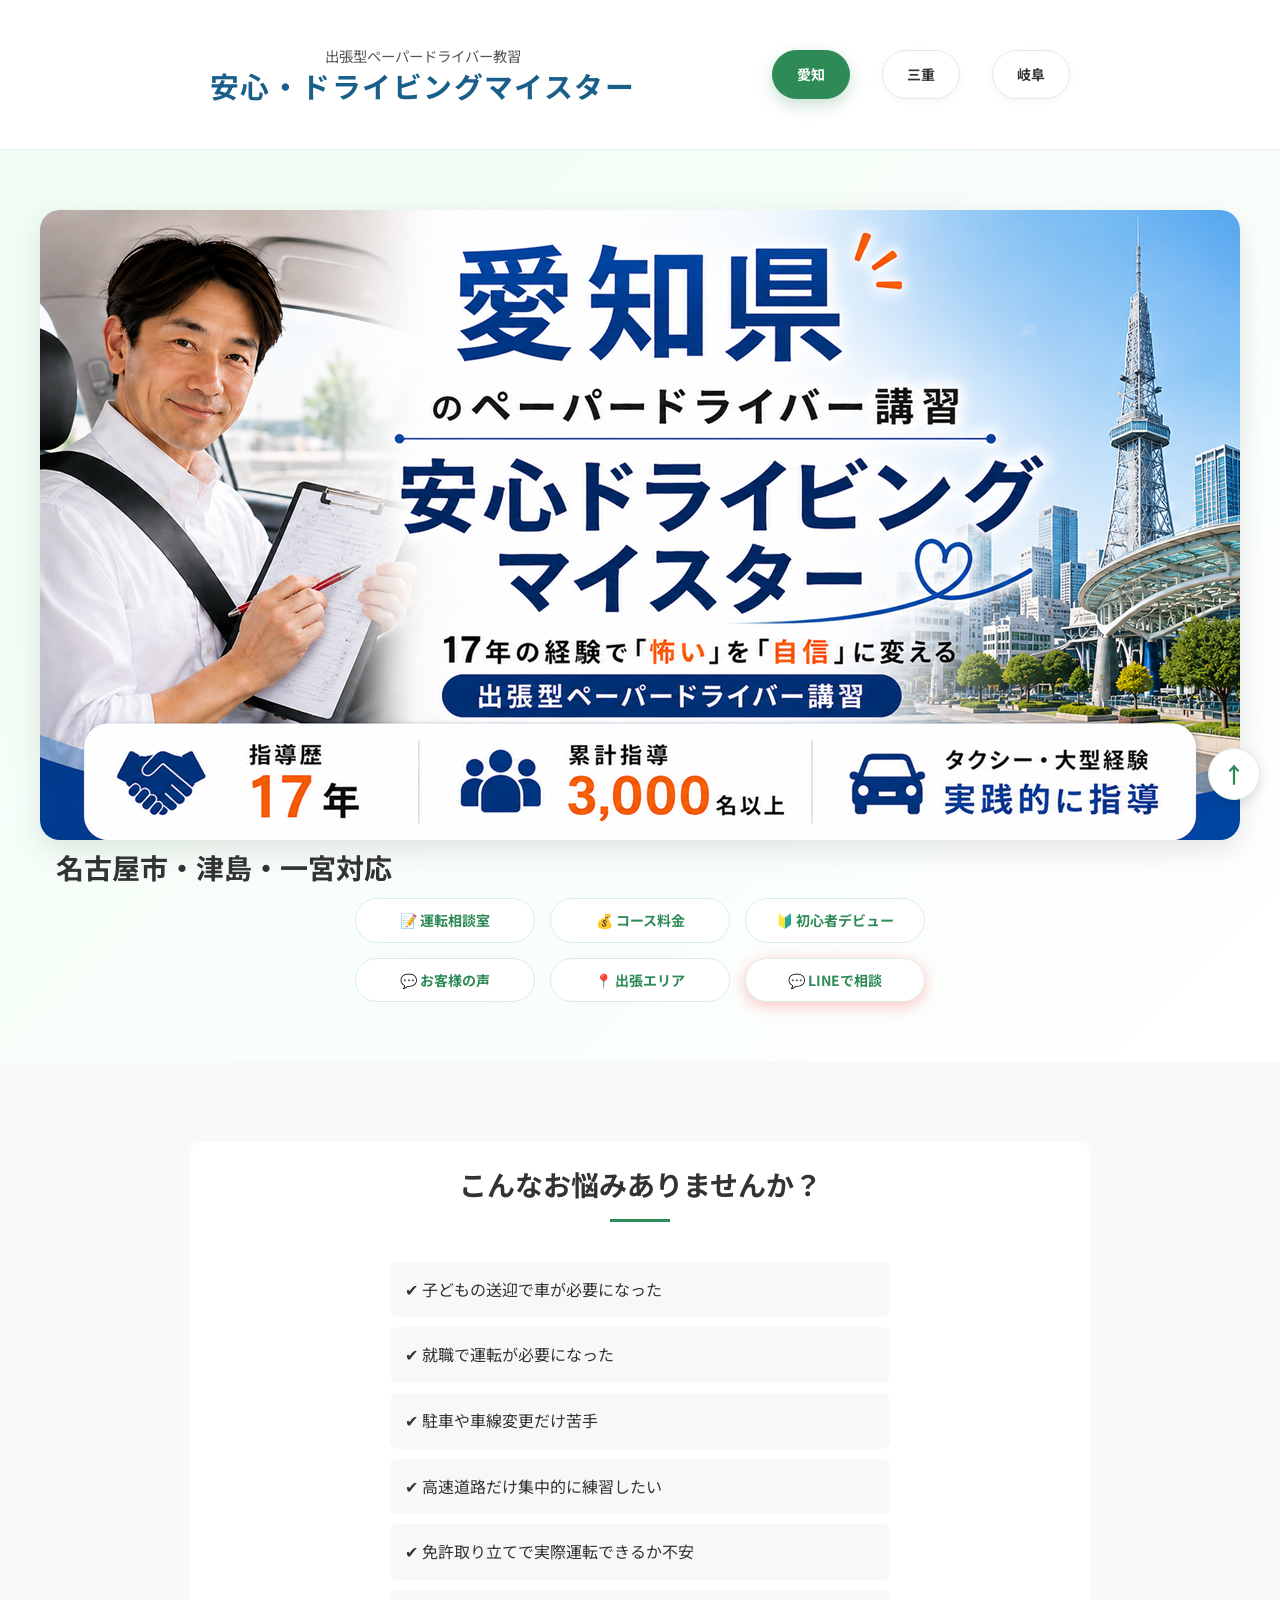
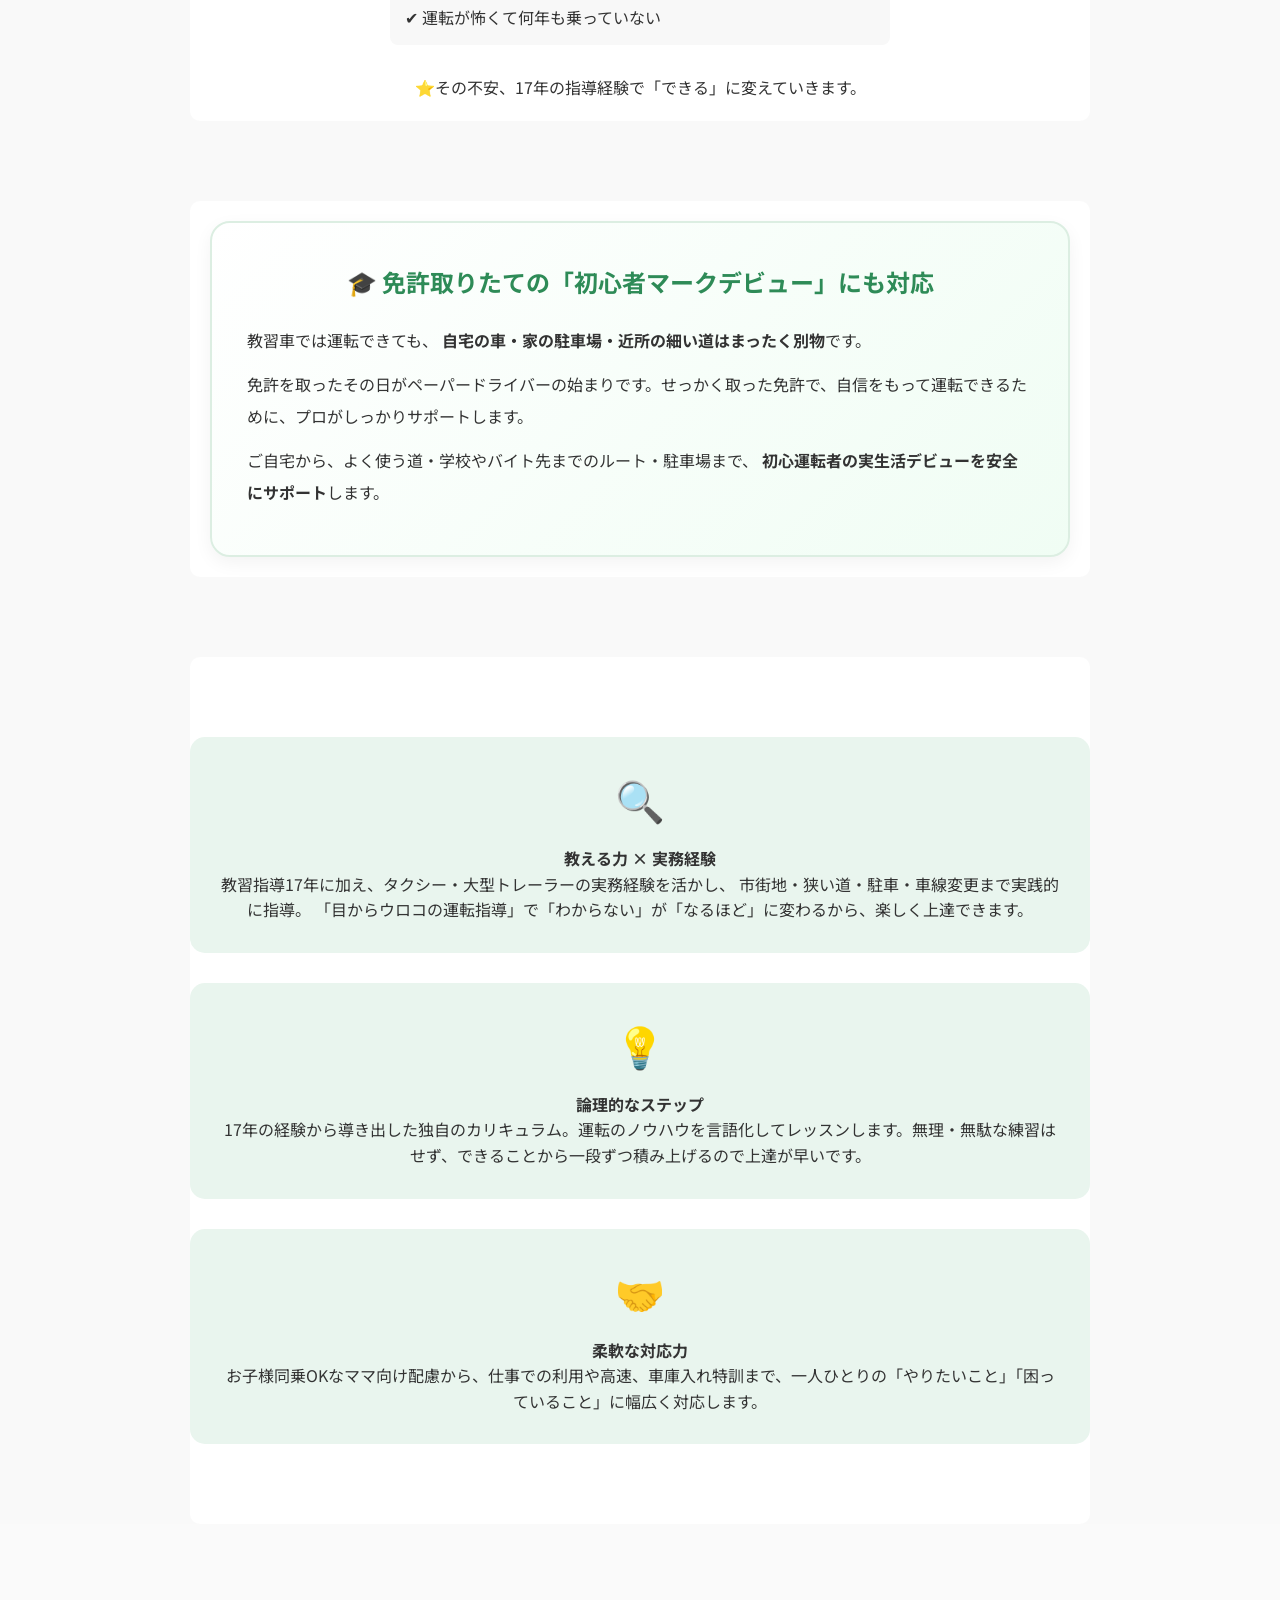
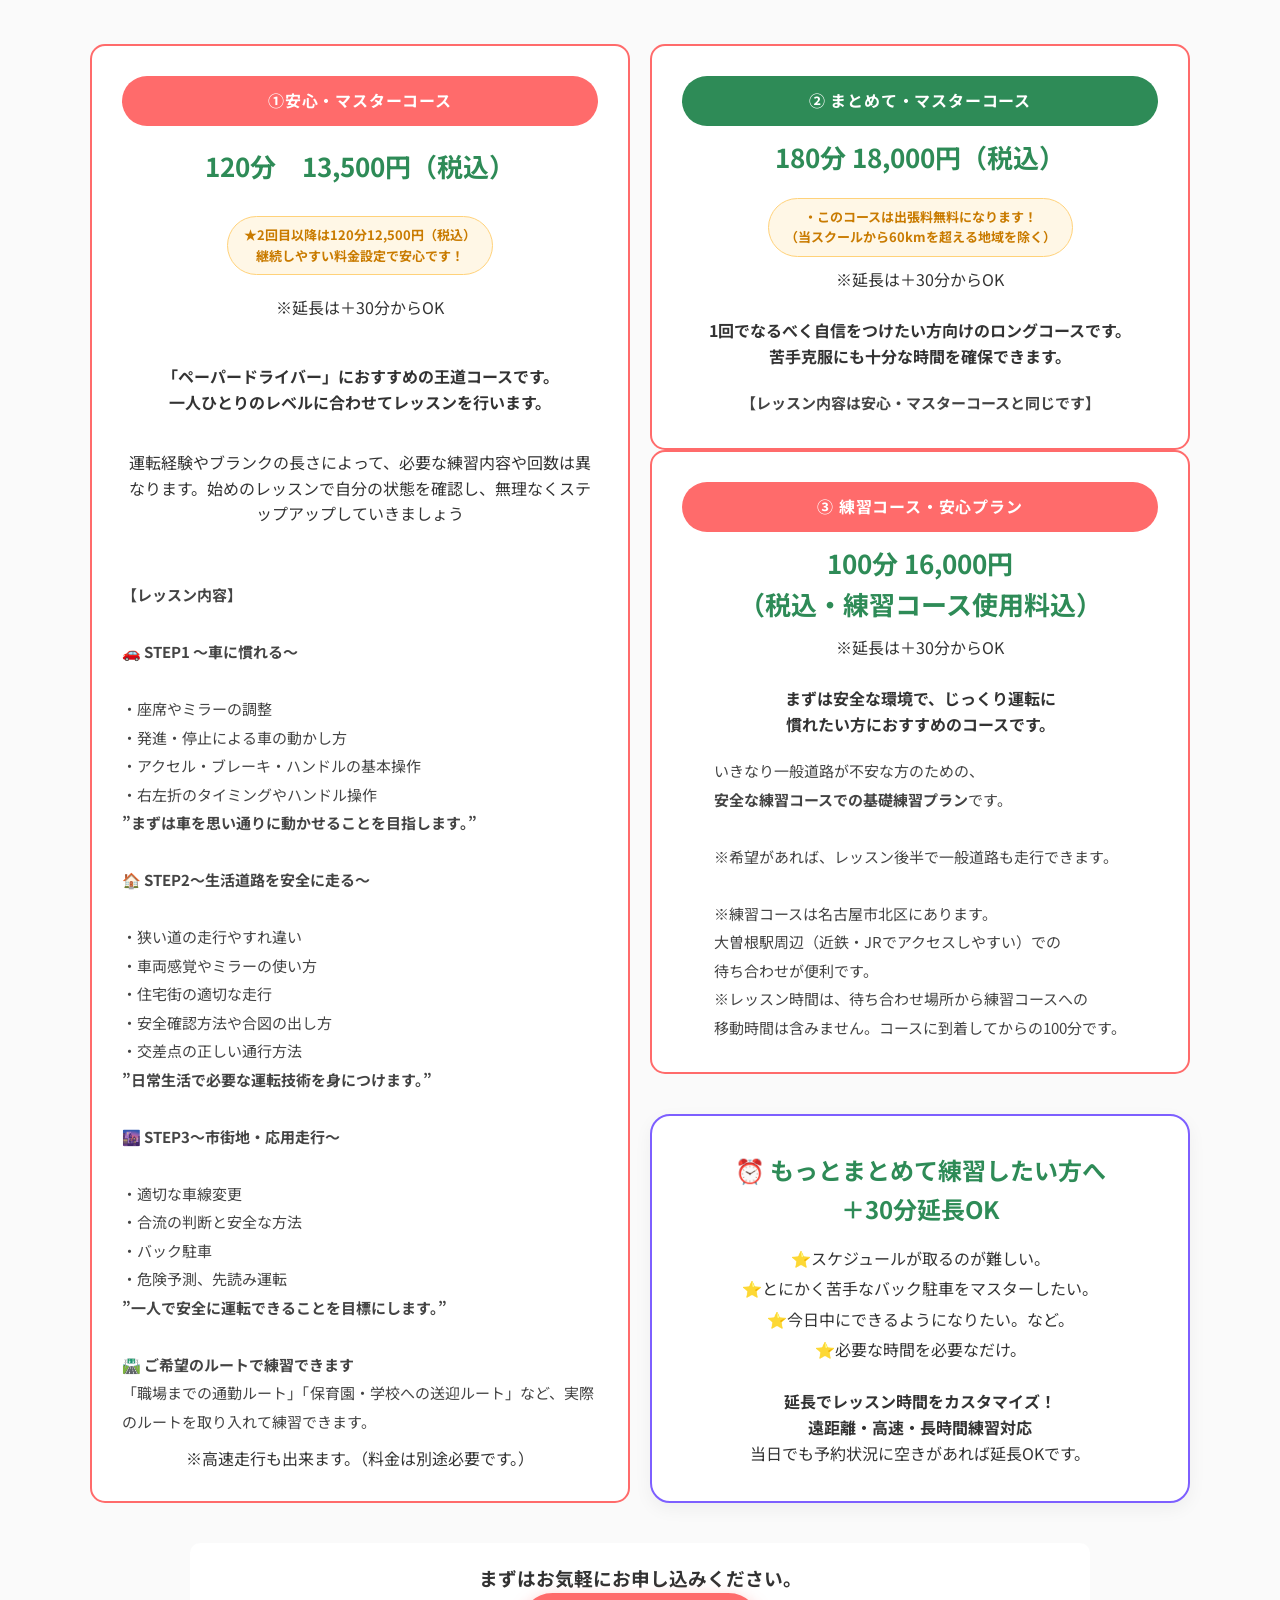
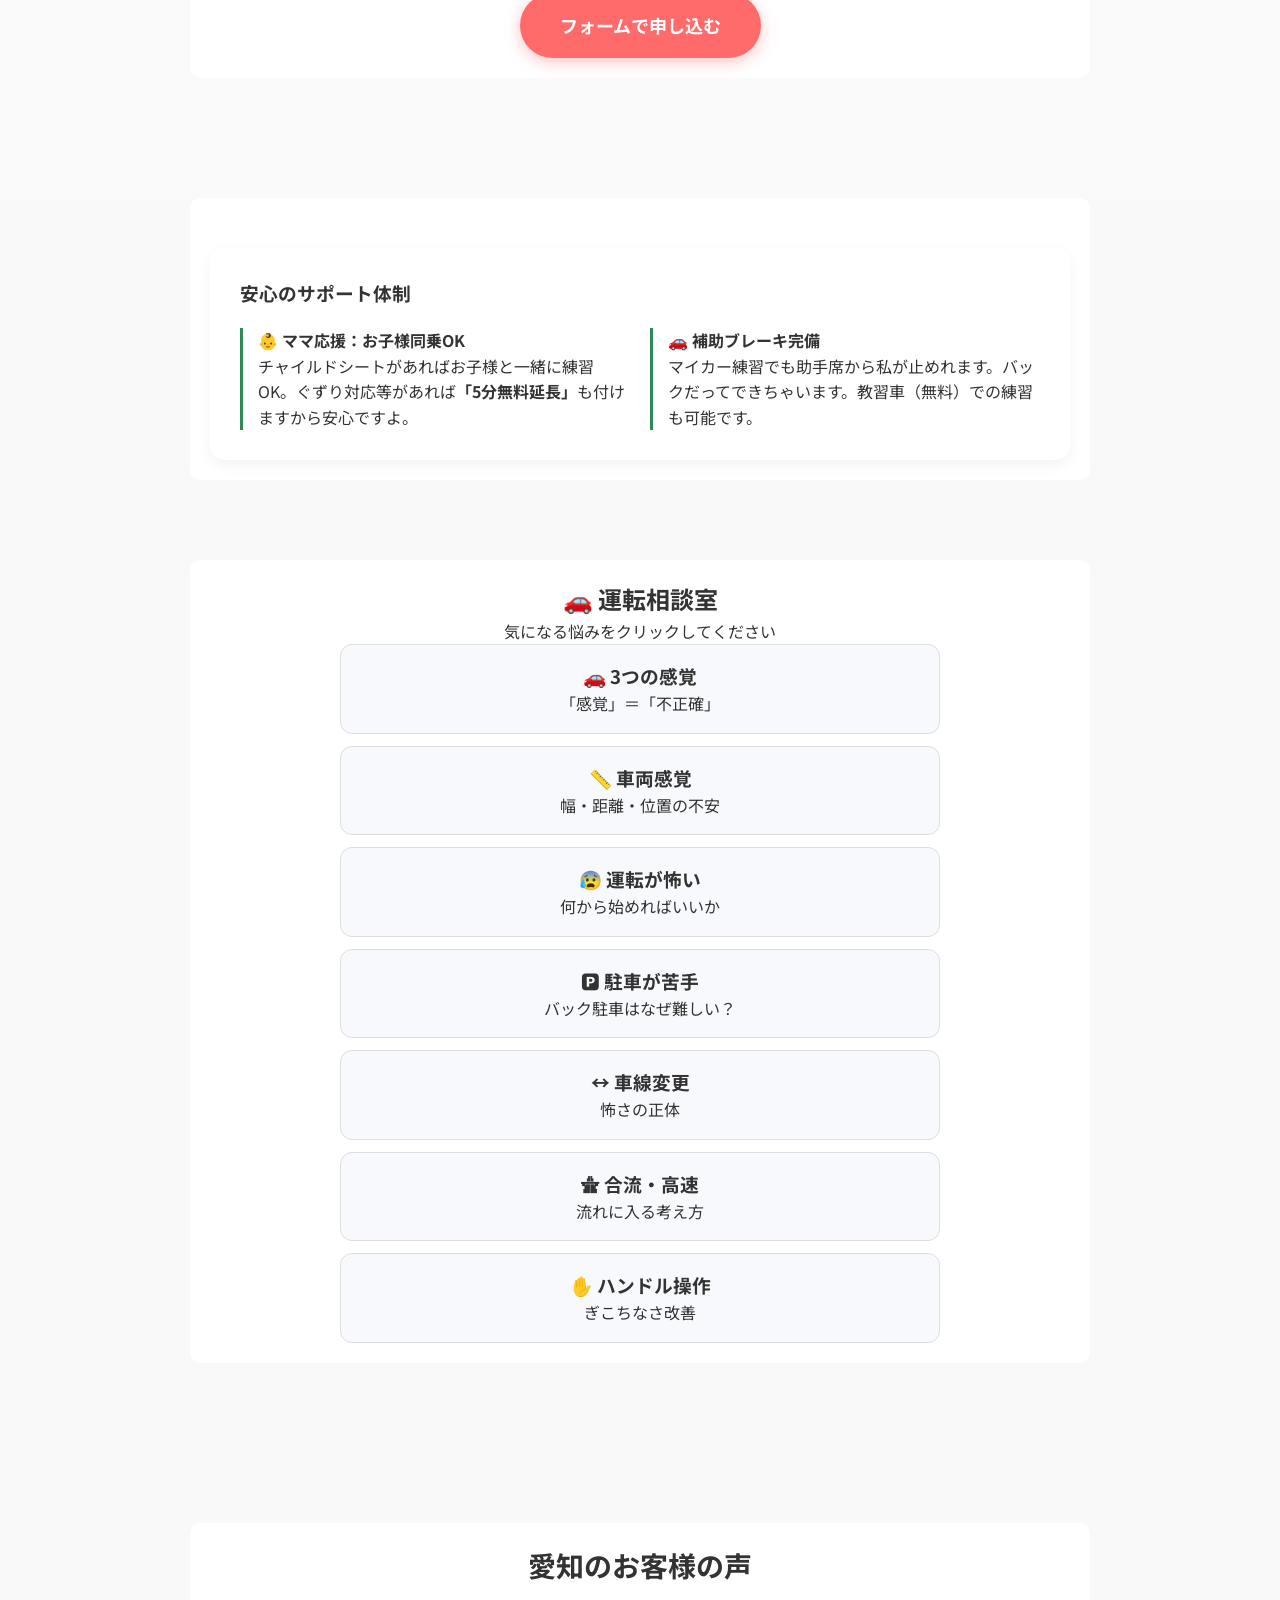
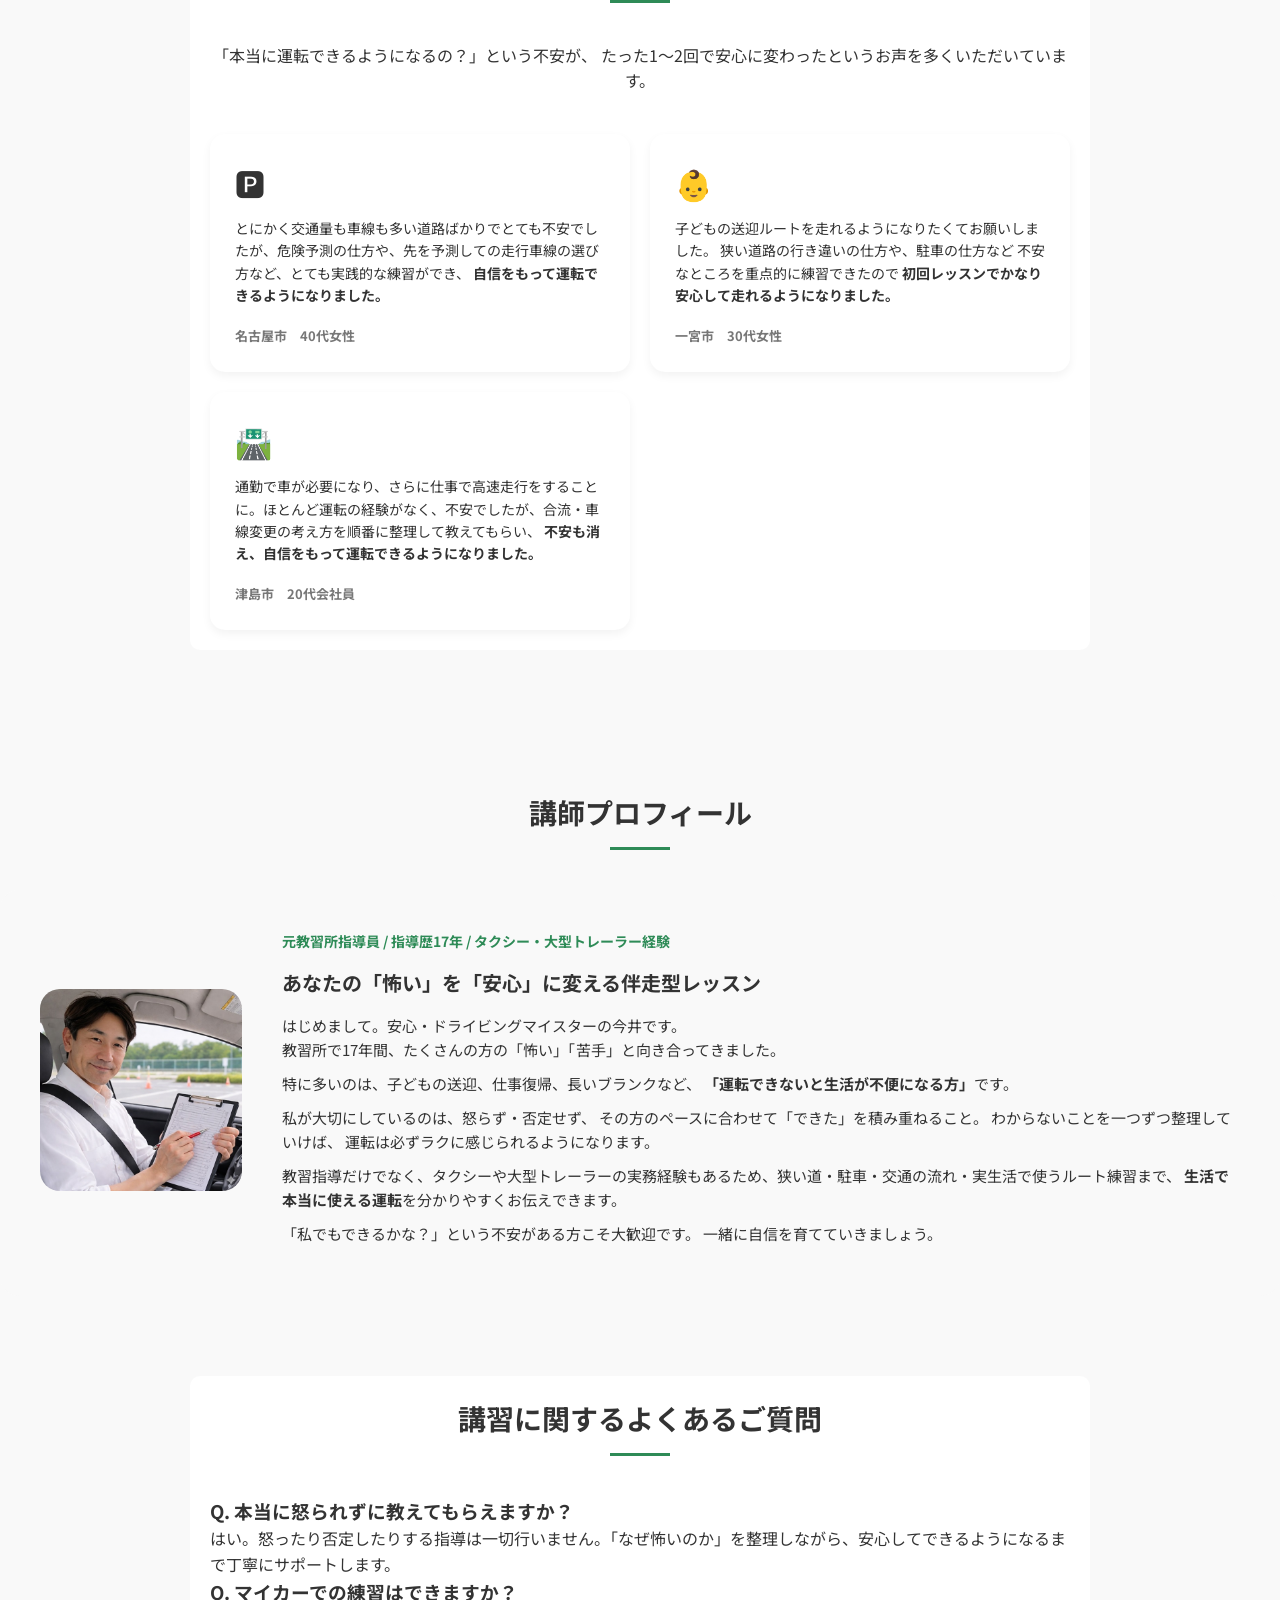
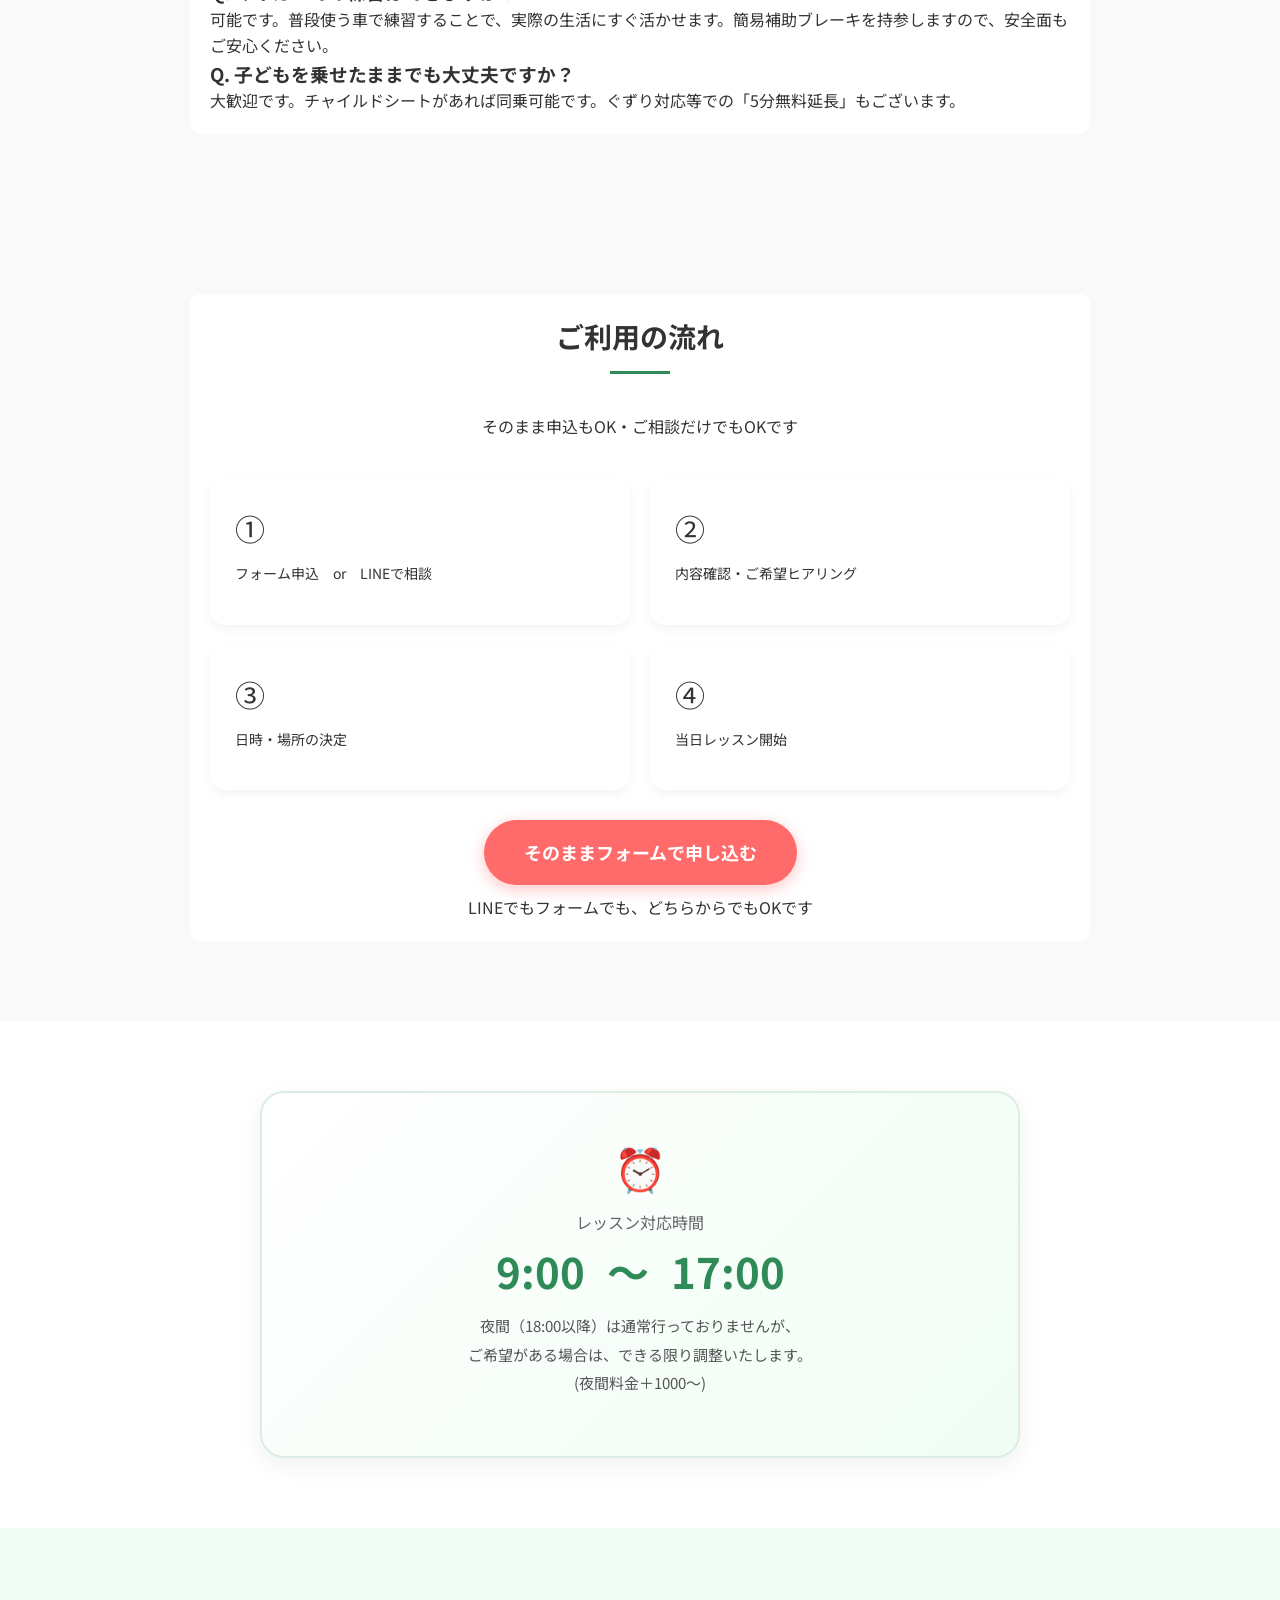
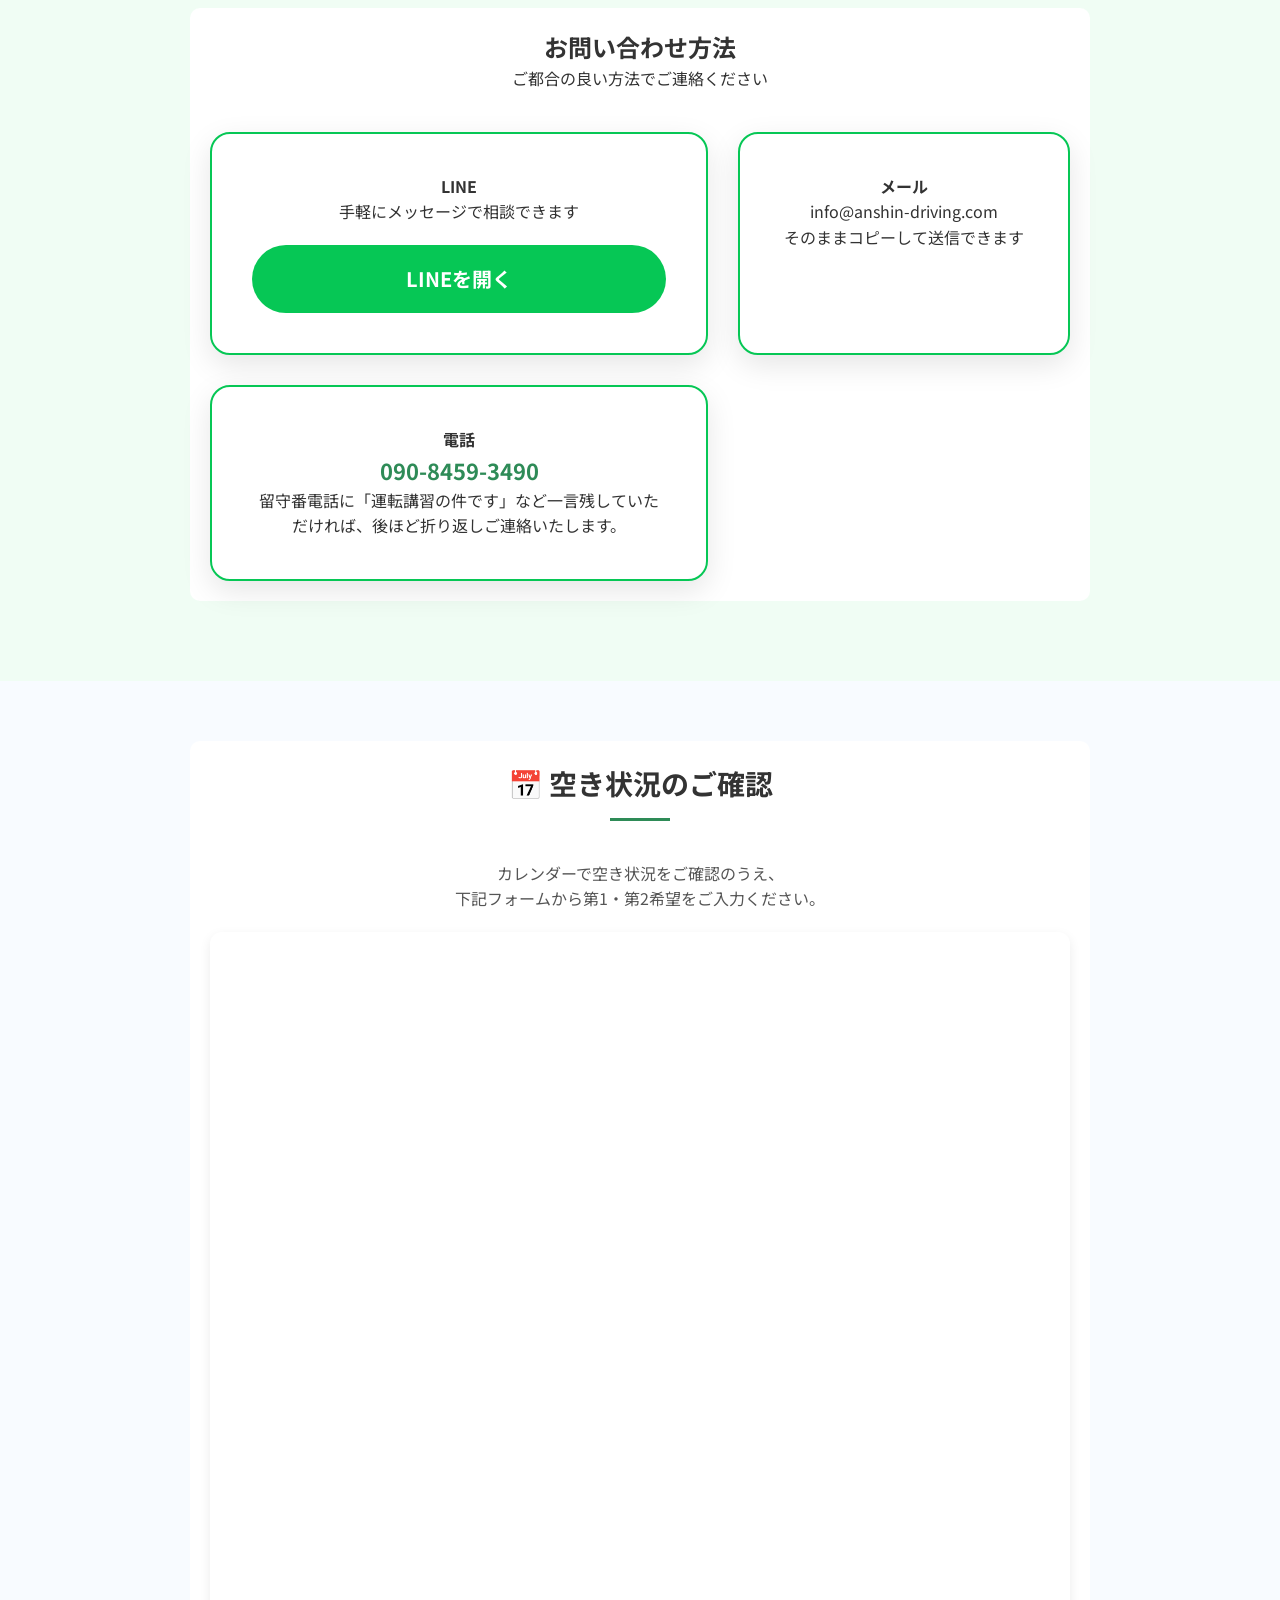
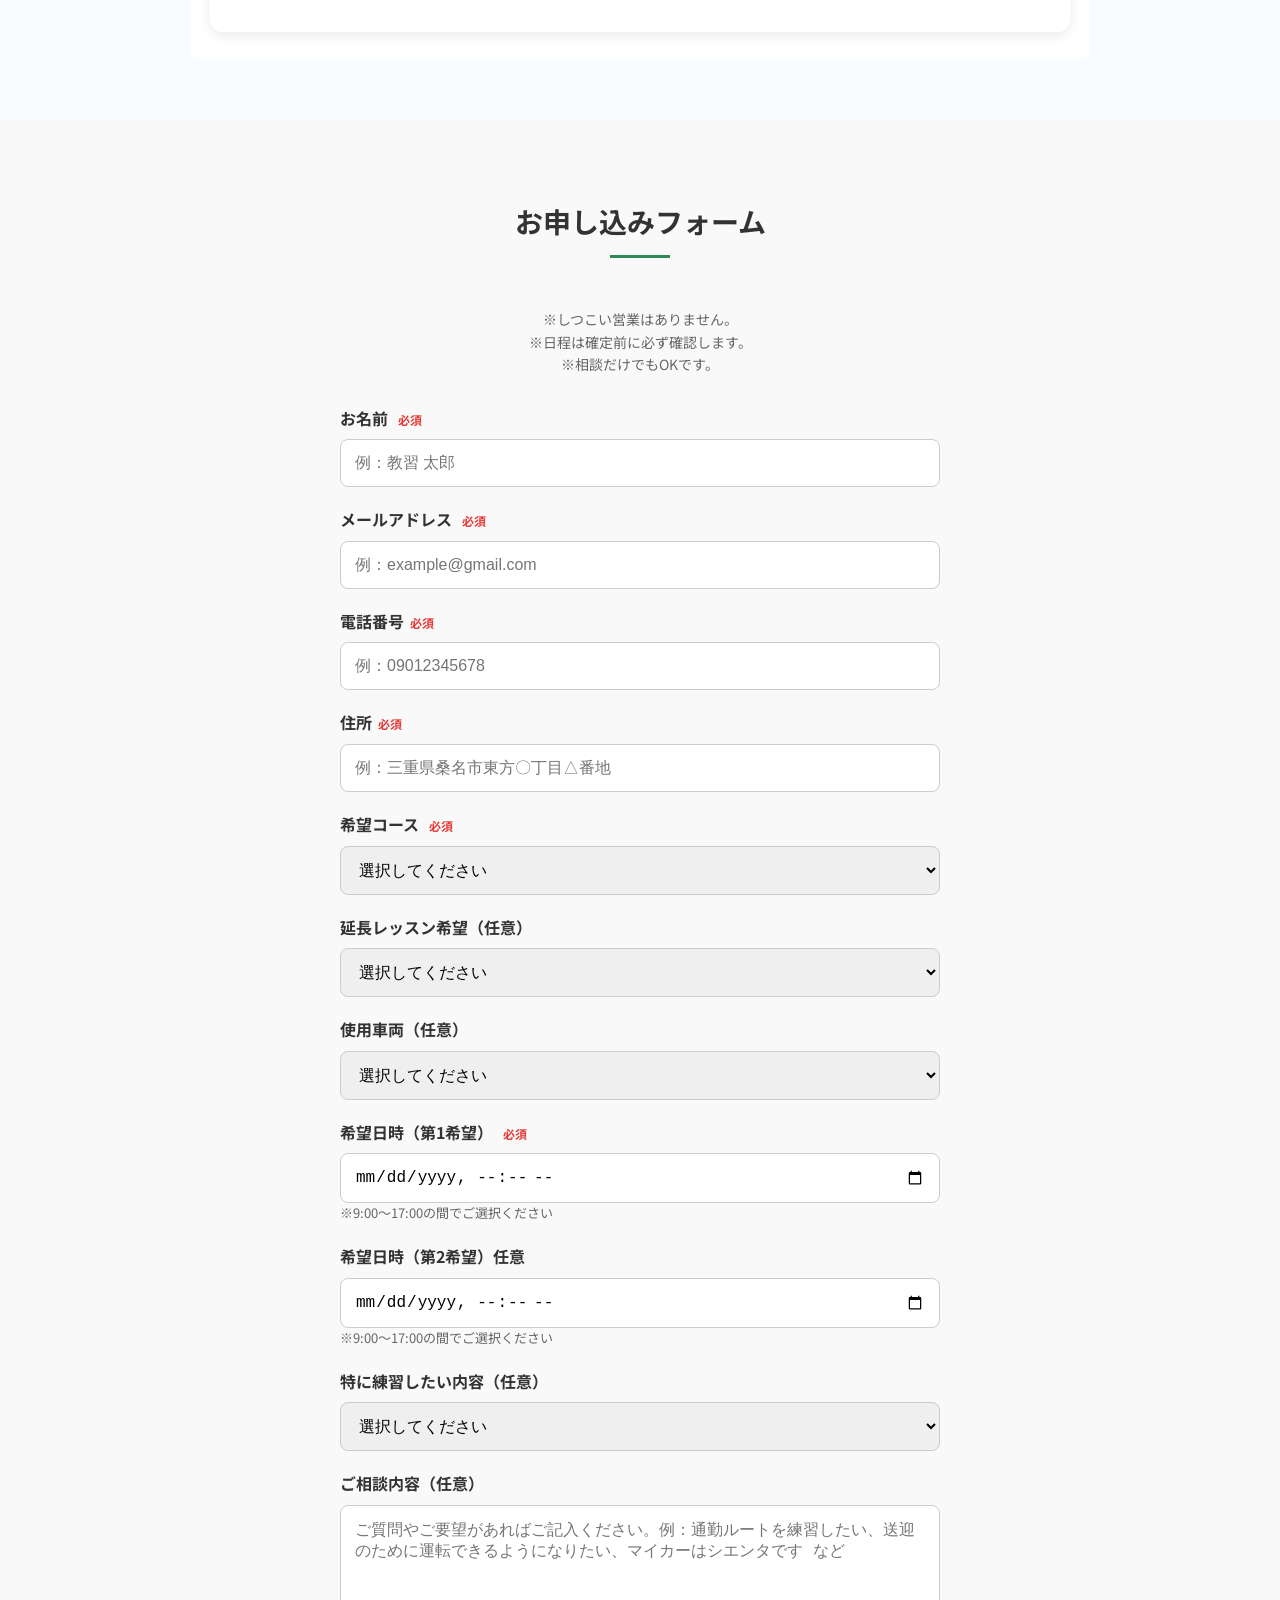
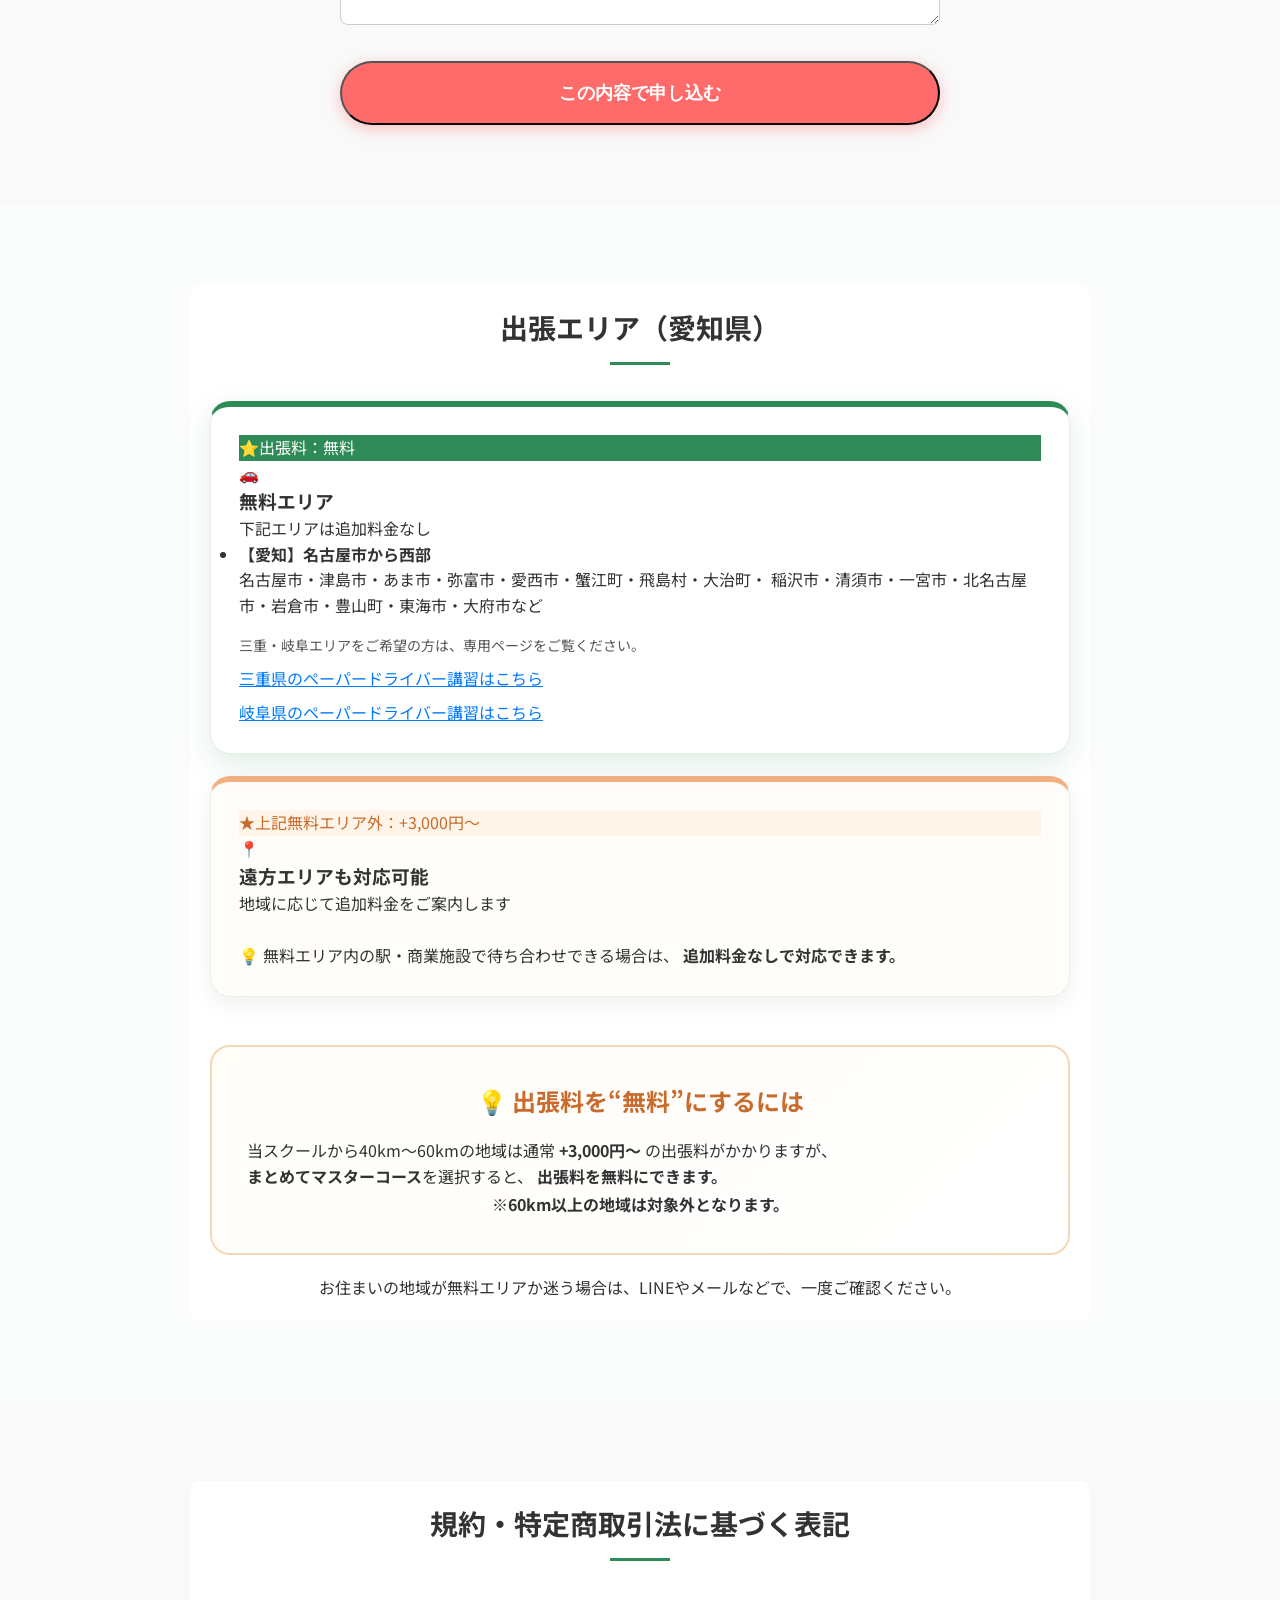
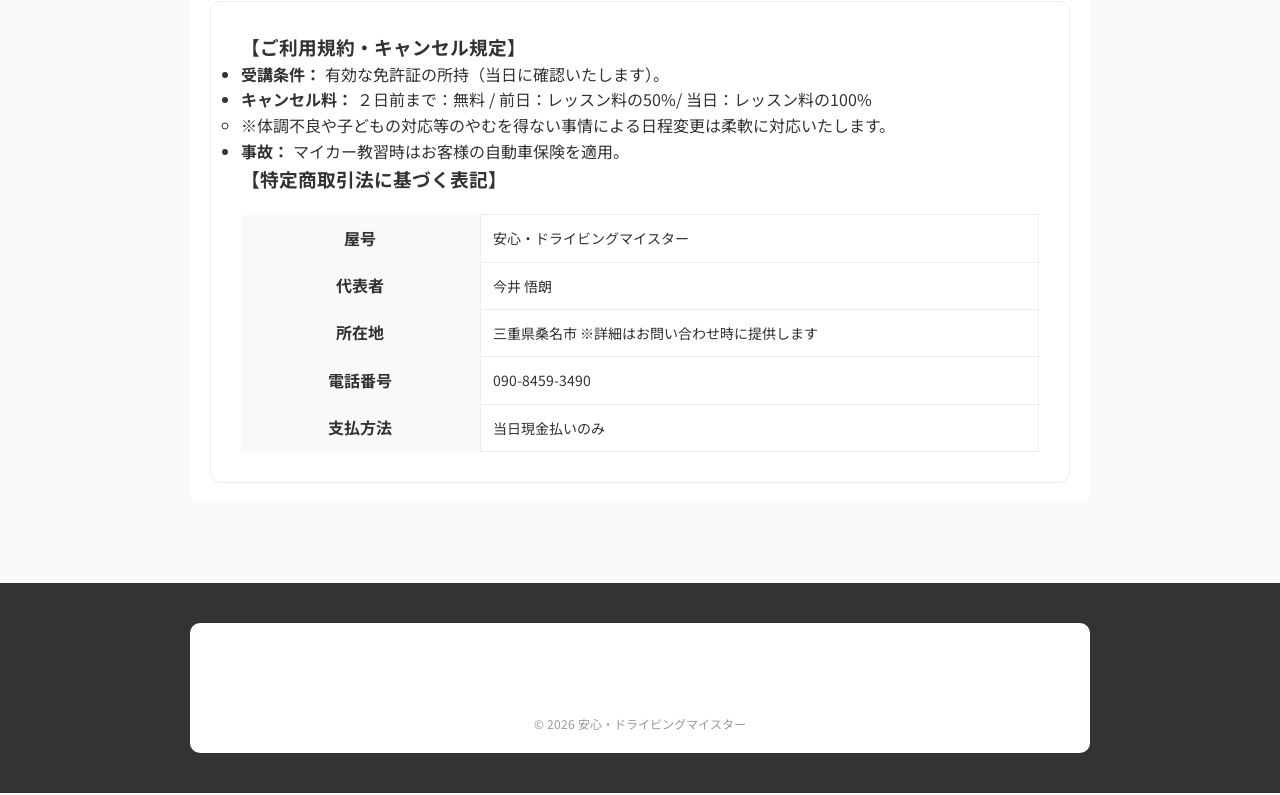
==== commit 42886176: "Add files via upload" ====
--- a/aichi.html
+++ b/aichi.html
@@ -134,11 +134,11 @@
 
         <div class="hero-btns">
             <div class="hero-quick-nav">
+                <a href="#consult">📝 運転相談室</a>
                 <a href="#price">💰 コース料金</a>
                 <a href="#beginner">🔰 初心者デビュー</a>
                 <a href="#voice">💬 お客様の声</a>
                 <a href="#area">📍 出張エリア</a>
-                <a href="#form">📝 申込</a>
                 <a href="https://lin.ee/PbCxjHP" class="btn hero-btn-main">
                     💬 LINEで相談
                 </a>
@@ -204,252 +204,159 @@
         </div>
     </section>
 
+    <!-- 料金 -->
     <section class="section price-bg center" id="price">
         <div class="single-price">
             <div class="price-card recommended popular">
-
-                <span class="price-tag tag-pink">① 人気No.1｜安心マスターコース</span>
-                <p class="price-name"><strong>140分　15,000円（税込）</strong></p>
+    
+                <span class="price-tag tag-pink">①安心・マスターコース</span>
+                <p class="price-name"><strong>120分　13,500円（税込）</strong></p>
                 <p class="popular-note">
-                    初回受講で最も選ばれているコースです！
+                    ★2回目以降は120分12,500円（税込）<br>
+    
+                    継続しやすい料金設定で安心です！
                 </p>
-
+    
                 <p>※延長は＋30分からOK</p><br>
-
-                <strong>「ブランクが短い方」「運転経験がある程度ある方」におすすめ。<br>
-                    基本操作から実践走行まで幅広く練習できる人気コースです。</strong>
-
+    
+                <strong>「ペーパードライバー」におすすめの王道コースです。<br>
+                    一人ひとりのレベルに合わせてレッスンを行います。</strong><br>
+    
+                運転経験やブランクの長さによって、必要な練習内容や回数は異なります。始めのレッスンで自分の状態を確認し、無理なくステップアップしていきましょう<br>
+                <br>
+    
                 <p class="price-detail">
-                    【練習内容（全コース共通）】<br>
-                    ・運転機器の説明（意外と知らない機器操作。）<br>
-                    ・座席、ミラー調整（調整一つで運転が変わります。）<br>
-                    ・発進、停止（カックンブレーキ解消。）<br>
-                    ・車両感覚（車幅感覚のコツを身につけます。）<br>
-                    ・速度調整（状況に合わせた速度の使い方）<br>
-                    ・右左折（タイミングが大切です。）<br>
-                    ・車線変更（安全に車線変更するコツ。）<br>
-                    ・バック駐車（コツが分かれば意外と簡単）<br>
-                    ・危険予測、先読み運転（安全運転の肝です。）など…。<br><br>
-
-                    <strong>🛠️ 目的に合わせたカスタマイズも自由自在！</strong><br>
-                    「職場までの通勤ルート」「保育園・学校への送迎ルート」<br>
-                    「よく行くスーパーへの道」など、目的が決まっている方は、<br>
-                    その実際のルートを取り入れて練習できます。
+                    <strong>【レッスン内容】
+                    </strong><br><br>
+    
+    
+                    <strong>🚗 STEP1 ～車に慣れる～</strong><br><br>
+    
+                    ・座席やミラーの調整<br>
+                    ・発進・停止による車の動かし方<br>
+                    ・アクセル・ブレーキ・ハンドルの基本操作<br>
+                    ・右左折のタイミングやハンドル操作<br>
+                    <strong>”まずは車を思い通りに動かせることを目指します。”</strong><br><br>
+    
+                    <strong>🏠 STEP2～生活道路を安全に走る～</strong><br><br>
+    
+                    ・狭い道の走行やすれ違い<br>
+                    ・車両感覚やミラーの使い方<br>
+                    ・住宅街の適切な走行<br>
+                    ・安全確認方法や合図の出し方<br>
+                    ・交差点の正しい通行方法<br>
+                    <strong>”日常生活で必要な運転技術を身につけます。”</strong><br><br>
+    
+                    <strong>🌆 STEP3～市街地・応用走行～</strong><br><br>
+                    ・適切な車線変更<br>
+                    ・合流の判断と安全な方法<br>
+                    ・バック駐車<br>
+                    ・危険予測、先読み運転<br>
+                    <strong>”一人で安全に運転できることを目標にします。”</strong><br><br>
+    
+                    <strong>🛣️ ご希望のルートで練習できます</strong><br>
+                    「職場までの通勤ルート」「保育園・学校への送迎ルート」など、実際のルートを取り入れて練習できます。
                 </p>
-                <p class="price-recommend">
-                    「1回でできるだけ自信をつけたい方」や<br>
-                    「初心運転者の方」におすすめです！
-                </p>
-            </div>
-
-            <div class="price-card recommended">
-                <span class="price-tag tag-green">② 安心レベルアップコース</span>
-                <p class="price-name"><strong>120分 13,500円（税込）<br></strong></p>
-                <p class="popular-note">
-                    ★2回目以降は120分12,500円で安心！
-                </p>
-
-                <p>※延長は＋30分からOK</p><br>
-
-                <strong>【2回以上のレッスンで確実に仕上げたい方へ】<br>
-                    無理なくステップアップする王道コースです。</strong>
-
-                <p class="price-detail">
-                    【練習内容は、安心マスターコースと同じです】<br><br>
-
-                    <strong>💡 よくあるご質問<br>
-                        1回のレッスンだけで運転できるようになりますか？</strong><br>
-
-                    17年の指導経験から本音を言うと、ブランクが長い方や<br>
-                    運転経験が少ない方は、1回のレッスンだけでは、頑張っても<br>
-                    「なんとか初心運転者に戻れる程度」が限界です。<br><br>
-
-                    無理をして「1回完結」目指すのではなく、レッスンを<br>
-                    2回以上に分けて段階を踏んだほうが、一番安全で結果的に<br>
-                    コスパ良く上達できる近道です！<br><br>
-
-                    <strong>🛠️ 目的に合わせたカスタマイズも自由自在！</strong><br>
-                    「職場までの通勤ルート」「保育園・学校への送迎ルート」<br>
-                    「よく行くスーパーへの道」など、目的が決まっている方は、<br>
-                    その実際のルートを取り入れて練習できます。
-                </p>
-
-                <p class="price-recommend">
-                    「ブランクが長い方」「運転経験が少ない方」は<br>
-                    この王道コースがおすすめです。
-                </p>
-            </div>
-
-            <div class="price-card recommended">
-                <span class="price-tag tag-pink">③ まとめてマスターコース</span>
-                <p class="price-name"><strong>180分 18,000円（税込）</strong></p>
-
-                <p class="popular-note">
-                    このコース限定特典・出張料無料！<br>
-                    （当スクールから60kmを超える地域を除く）
-                </p>
-
-                <p>※延長は＋30分からOK</p><br>
-
-                <strong>1日で完結したい方向けのロングコースです。<br>
-                    苦手克服にも十分な時間を確保できます。</strong>
-
-                <p class="price-detail">
-                    【練習内容は、安心マスターコースと同じです】<br><br>
-
-                    基本操作から応用走行まで、<br>
-                    まとまった時間を使って集中して練習できるコースです。<br><br>
-
-                    <strong>🛠️ 目的に合わせたカスタマイズも自由自在！</strong><br>
-                    「職場までの通勤ルート」「保育園・学校への送迎ルート」<br>
-                    「よく行くスーパーへの道」など、目的が決まっている方は、<br>
-                    その実際のルートを取り入れて練習できます。
-                </p>
-
-                <p class="price-recommend">
-                    「ブランクがあっても、運転経験が1年以上ある方」<br>
-                    「スケジュールがなかなか取れない方」におすすめです。
-                </p>
-            </div>
-
-            <div class="price-card recommended">
-                <span class="price-tag tag-green">④ 練習コース安心プラン</span>
-
-                <p class="price-name"><strong>100分 16,000円<br>
-                        （税込・練習コース使用料込）</strong></p>
-
-                <p>※延長は＋30分からOK</p><br>
-
-                <strong>まずは安全な環境で、じっくり運転に<br>
-                    慣れたい方におすすめのコースです。</strong>
-
-                <p class="price-detail">
-                    いきなり一般道路が不安な方のための、<br>
-                    <strong>安全な練習コースでの基礎練習プラン</strong>です。<br><br>
-                    ※希望があれば、レッスン後半で一般道路も走行できます。<br><br>
-
-                    ※練習コースは名古屋市北区にあります。<br>
-                    大曽根駅周辺（近鉄・JRでアクセスしやすい）での<br>
-                    待ち合わせが便利です。<br>
-                    ※レッスン時間は、待ち合わせ場所から練習コースへの<br>
-                    移動時間は含みません。コースに到着してからの100分です。
-                </p>
-
-                <p class="price-recommend">
-                    「まずは車に慣れたい」「道路に出るのが怖い」方におすすめ
-                </p>
-            </div>
-
-            <div class="extension-box">
-                <h3 class="extension-title">⏰ もっとまとめて練習したい方へ<br>
-                    ＋30分延長OK</h3>
-
-                <p class="extension-lead">
-
-                    ⭐スケジュールが取るのが難しい。<br>
-                    ⭐とにかく苦手なバック駐車をマスターしたい。<br>
-                    ⭐今日中にできるようになりたい。など。<br>
-                    ⭐必要な時間を必要なだけ。<br><br>
-                </p>
-
-                <div class="extension-grid">
-                    <div class="extension-item">
-                        <h4>延長でレッスン時間をカスタマイズ！</h4>
-                        <p><strong>遠距離・高速・長時間練習対応</strong></p>
+                <p>※高速走行も出来ます。（料金は別途必要です。）</p>
+            </div>
+            <div>
+                <div class="price-card recommended">
+                    <span class="price-tag tag-green">② まとめて・マスターコース</span>
+                    <p class="price-name"><strong>180分 18,000円（税込）</strong></p>
+    
+                    <p class="popular-note">
+                        ・このコースは出張料無料になります！<br>
+                        （当スクールから60kmを超える地域を除く）
+                    </p>
+    
+                    <p>※延長は＋30分からOK</p><br>
+    
+                    <strong>1回でなるべく自信をつけたい方向けのロングコースです。<br>
+                        苦手克服にも十分な時間を確保できます。</strong>
+    
+                    <p class="price-detail">
+                        <strong>【レッスン内容は安心・マスターコースと同じです】
+                        </strong>
+                    </p>
+                </div>
+    
+                <div class="price-card recommended">
+                    <span class="price-tag tag-pink">③ 練習コース・安心プラン</span>
+    
+                    <p class="price-name"><strong>100分 16,000円<br>
+                            （税込・練習コース使用料込）</strong></p>
+    
+                    <p>※延長は＋30分からOK</p><br>
+    
+                    <strong>まずは安全な環境で、じっくり運転に<br>
+                        慣れたい方におすすめのコースです。</strong>
+    
+                    <p class="price-detail">
+                        いきなり一般道路が不安な方のための、<br>
+                        <strong>安全な練習コースでの基礎練習プラン</strong>です。<br><br>
+                        ※希望があれば、レッスン後半で一般道路も走行できます。<br><br>
+    
+                        ※練習コースは名古屋市北区にあります。<br>
+                        大曽根駅周辺（近鉄・JRでアクセスしやすい）での<br>
+                        待ち合わせが便利です。<br>
+                        ※レッスン時間は、待ち合わせ場所から練習コースへの<br>
+                        移動時間は含みません。コースに到着してからの100分です。
+                    </p>
+                </div>
+    
+                <div class="extension-box">
+                    <h3 class="extension-title">⏰ もっとまとめて練習したい方へ<br>
+                        ＋30分延長OK</h3>
+    
+                    <p class="extension-lead">
+    
+                        ⭐スケジュールが取るのが難しい。<br>
+                        ⭐とにかく苦手なバック駐車をマスターしたい。<br>
+                        ⭐今日中にできるようになりたい。など。<br>
+                        ⭐必要な時間を必要なだけ。<br>
+                    </p>
+    
+                    <div class="extension-grid">
+                        <div class="extension-item">
+                            <h4>延長でレッスン時間をカスタマイズ！</h4>
+                            <p><strong>遠距離・高速・長時間練習対応</strong></p>
+                        </div>
                     </div>
-                </div>
-
-                <p class="extension-note">
-                    当日でも予約状況に空きがあれば延長OKです。
-                </p>
-            </div>
+    
+                    <p class="extension-note">
+                        当日でも予約状況に空きがあれば延長OKです。
+                    </p>
+                </div>
+            </div>
+        </div>
+        <div class="container center" style="margin:40px auto;">
+            <h3>まずはお気軽にお申し込みください。</h3>
+            <a href="#form" class="btn hero-btn-main">
+                フォームで申し込む
+            </a>
         </div>
     </section>
-
-    <div class="extension-box">
-        <h3 class="extension-title">⭐ どのコースを選べばいい？</h3>
-        <p class="extension-lead"> 運転経験やブランクによって異なりますが、 次のような流れで卒業される方が多いです。 </p>
-
-        <div class="extension-grid">
-            <div class="extension-item">
-                <h4>🚗 マスターコース</h4>
-                <p>
-                    ・1回で自信をつけたい<br>
-                    ・ブランクが短い方
-                </p>
-            </div>
-
-            <div class="extension-item">
-                <h4>🚗 レベルアップコース</h4>
-                <p>
-                    ・ゆっくり練習したい<br>
-                    ・運転経験が少ない方
-                </p>
-            </div>
-
-            <div class="extension-item">
-                <h4>🚗 まとめてマスター</h4>
-                <p>
-                    ・時間が取りにくい<br>
-                    ・1日で集中練習したい
-                </p>
-            </div>
-
-        </div>
-        <p class="extension-note">
-            ⭐ 卒業例<br>
-            マスター → 卒業 ／ レベルアップ×2回 → 卒業<br>
-            まとめてマスター → 卒業 または レベルアップ追加
-        </p><br>
-        <p class="extension-note">
-            ⭐
-            <strong>どのコースからでも、2回目以降は<br>安心レベルアップコース（120分12,500円）をご利用いただけます。</strong>
-        </p>
-
+    
+    <!-- サポート体制 -->
+    <div class="container">
+        <div class="info-box">
+            <h3 class="info-title">安心のサポート体制</h3>
+            <div class="info-grid">
+                <div class="info-item mama-benefit">
+                    <h4>👶 ママ応援：お子様同乗OK</h4>
+                    <p>チャイルドシートがあればお子様と一緒に練習OK。ぐずり対応等があれば<strong>「5分無料延長」</strong>も付けますから安心ですよ。</p>
+                </div>
+    
+                <div class="info-item">
+                    <h4>🚗 補助ブレーキ完備</h4>
+                    <p>マイカー練習でも助手席から私が止めれます。バックだってできちゃいます。教習車（無料）での練習も可能です。</p>
+                </div>
+            </div>
+        </div>
     </div>
-    <div class="container center" style="margin:40px auto;">
-        <h3>どのコースが合うか迷ったらご相談ください</h3>
-        <p>
-            お申し込み時にご相談いただければ、
-            運転経験やブランクに合わせて最適なコースをご案内します。
-        </p>
-        <a href="#form" class="btn hero-btn-main">
-            フォームで申し込む
-        </a>
-    </div>
-
-    <section>
-        <div class="lesson-example-box">
-            <h3 class="lesson-example-title">こんなご希望で練習する方が多いです</h3>
-            <div class="lesson-example-grid">
-                <div class="lesson-example-item">🚗 家の車を一人で運転できるようになりたい</div>
-                <div class="lesson-example-item">🏫 子どもの送迎ルートを練習したい</div>
-                <div class="lesson-example-item">💼 職場までの通勤ルートを走れるようになりたい</div>
-                <div class="lesson-example-item">🅿️ スーパーや職場で駐車できるようになりたい</div>
-                <div class="lesson-example-item">🛣️ 高速道路や車線変更を練習したい</div>
-                <div class="lesson-example-item">🏘️ 狭い生活道路でのすれ違いが不安</div>
-            </div>
-        </div>
-    </section>
-
-<div class="container">
-    <div class="info-box">
-        <h3 class="info-title">安心のサポート体制</h3>
-        <div class="info-grid">
-            <div class="info-item mama-benefit">
-                <h4>👶 ママ応援：お子様同乗OK</h4>
-                <p>チャイルドシートがあればお子様と一緒に練習OK。ぐずり対応等があれば<strong>「5分無料延長」</strong>も付けますから安心ですよ。</p>
-            </div>
-
-            <div class="info-item">
-                <h4>🚗 補助ブレーキ完備</h4>
-                <p>マイカー練習でも助手席から私が止めれます。バックだってできちゃいます。教習車（無料）での練習も可能です。</p>
-            </div>
-        </div>
-    </div>
-</div>
-
-<section class="section center">
+
+<!-- 運転相談室 -->
+<section class="section center" id="consult">
     <div class="container center">
         <h2>🚗 運転相談室</h2>
         <p>気になる悩みをクリックしてください</p>
@@ -486,6 +393,8 @@
     </div>
 </section>
 
+<!-- お客様の声 -->
+
     <section class="section voice-section" id="voice">
         <div class="container">
             <h2 class="section-title center">愛知のお客様の声</h2>
@@ -533,26 +442,7 @@
         </div>
     </section>
 
-    <section class="message-section">
-        <div class="container">
-            <div class="message-card">
-                <span class="message-tag">17年の経験からお伝えしたいこと</span>
-                <h2 class="message-title">運転は、本当は「簡単」なんです。</h2>
-    
-                <div class="message-content">
-                    <p>難しいと感じてしまうのは、ちょっとした「勘違い」や「苦手意識」・「思い込み」が原因であることがほとんど。そしてそういう人は意外と多いんです。3,000人以上の方を見てきた私だからこそ、断言できることがあります。
-                    </p>
-                    <p class="highlight-text">正しいステップで進めば、どなたでも<strong>必ず自信をもって運転できます。</strong></p>
-                    <p>あなたの「運転アレルギー」を根本から解消し、楽しくハンドルを握れる毎日を、私が全力でサポートします。</p>
-                </div>
-    
-                <div class="message-signature">
-                    代表インストラクター 今井 悟朗
-                </div>
-            </div>
-        </div>
-    </section>
-
+<!-- 講師プロフィール -->
 <h2 class="section-title center profile-title">講師プロフィール</h2>
 <div class="profile-box">
     <div class="profile-image">
@@ -651,6 +541,7 @@
     </div>
 </section>
 
+<!-- レッスン時間 -->
 <section class="section lesson-time-section">
     <div class="container">
         <div class="lesson-time-card">
@@ -672,7 +563,7 @@
         </div>
     </div>
 </section>
-
+<!-- お問い合わせ方法 -->
 <section class="cta-band">
     <div class="container center">
         <h2 class="cta-title">お問い合わせ方法</h2>
@@ -692,7 +583,7 @@
                 <p class="email-addr">info@anshin-driving.com</p>
                 <p class="sub-note">そのままコピーして送信できます</p>
             </div>
-            
+
             <div class="contact-box">
                 <h4>電話</h4>
                 <p class="phone-num">
@@ -706,6 +597,7 @@
         </div>
     </div>
 </section>
+<!-- カレンダー -->
 
     <section class="section calendar-section">
         <div class="container center">
@@ -722,6 +614,7 @@
         </div>
     </section>
 
+    <!-- お申込みフォーム -->
     <section id="form" class="section">
         <h2 class="section-title center">お申し込みフォーム</h2>
     
@@ -742,15 +635,14 @@
             <label>電話番号<span class="required">必須</span></label>
             <input type="tel" name="phone" placeholder="例：09012345678" required>
     
-            <label>住所（市区町村まででもOK） <span class="required">必須</span></label>
-            <input type="text" name="address" placeholder="例：三重県桑名市" required>
+            <label>住所<span class="required">必須</span></label>
+            <input type="text" name="address" placeholder="例：三重県桑名市東方〇丁目△番地" required>
     
             <label>希望コース <span class="required">必須</span></label>
             <select name="course" required>
                 <option value="">選択してください</option>
                 <option>コースは相談して決めたい</option>
                 <option>安心マスターコース</option>
-                <option>安心レベルアップコース</option>
                 <option>まとめてマスターコース</option>
                 <option>練習コース安心プラン</option>
             </select>
@@ -805,6 +697,7 @@
             </button>
         </form>
     </section>
+    <!-- 出張エリア -->
 
     <section class="section area-section" id="area">
         <div class="container">
--- a/style.css
+++ b/style.css
@@ -567,25 +567,7 @@
     gap: 18px;
 }
 
-.extension-item {
-    width: 400px;
-    background: #f8faf8;
-    padding: 20px;
-    border-radius: 14px;
-    text-align: center;
-}
-
-.extension-item h4 {
-    color: var(--main-color);
-    margin-bottom: 8px;
-}
-
-.extension-note {
-    text-align: center;
-    font-size: 14px;
-    color: #666;
-    line-height: 1.8;
-}
+
 
 .lesson-time-section {
     padding: 50px 0;
@@ -754,39 +736,8 @@
     padding-left: 15px;
 }
 
-.lesson-example-box {
-    margin: 40px 0;
-    padding: 35px;
-    background: linear-gradient(135deg, #ffffff 0%, #f0fdf4 100%);
-    border: 2px solid var(--main-color);
-    border-radius: 20px;
-    text-align: left;
-}
-
-.lesson-example-title {
-    font-size: 24px;
-    margin-bottom: 10px;
-    color: var(--main-color);
-    text-align: center;
-}
-
-.lesson-example-grid {
-    display: grid;
-    grid-template-columns: repeat(2, 1fr);
-    gap: 18px;
-}
-
-.lesson-example-item {
-    background: #fff;
-    padding: 20px;
-    border-radius: 14px;
-    font-weight: bold;
-    line-height: 1.7;
-    min-height: 82px;
-    display: flex;
-    align-items: center;
-    box-shadow: 0 3px 8px rgba(0, 0, 0, 0.05);
-}
+
+
 
 .line-easy-note {
     margin-top: 12px;
@@ -1020,48 +971,7 @@
 }
 /* #endregion=====初心者向け===== */
 
-/* #region=====メッセージ===== */
-.message-section {
-    background: var(--main-color);
-    padding: 80px 0;
-    color: #fff;
-}
-
-.message-card {
-    background: #fff;
-    color: var(--text-color);
-    padding: 40px;
-    border-radius: 20px;
-    max-width: 800px;
-    margin: 0 auto;
-}
-
-.message-tag {
-    color: var(--main-color);
-    font-weight: bold;
-    display: block;
-    margin-bottom: 10px;
-}
-
-.message-title {
-    font-size: 24px;
-    margin-bottom: 20px;
-}
-
-.highlight-text {
-    font-size: 20px;
-    font-weight: bold;
-    color: var(--accent-color);
-    margin: 20px 0;
-}
-
-.message-signature {
-    text-align: right;
-    font-weight: bold;
-    margin-top: 20px;
-    font-size: 18px;
-}
-/* #endregion=====メッセージ===== */
+
 
 /* #region=====講師メッセージ===== */
 .meister-text {
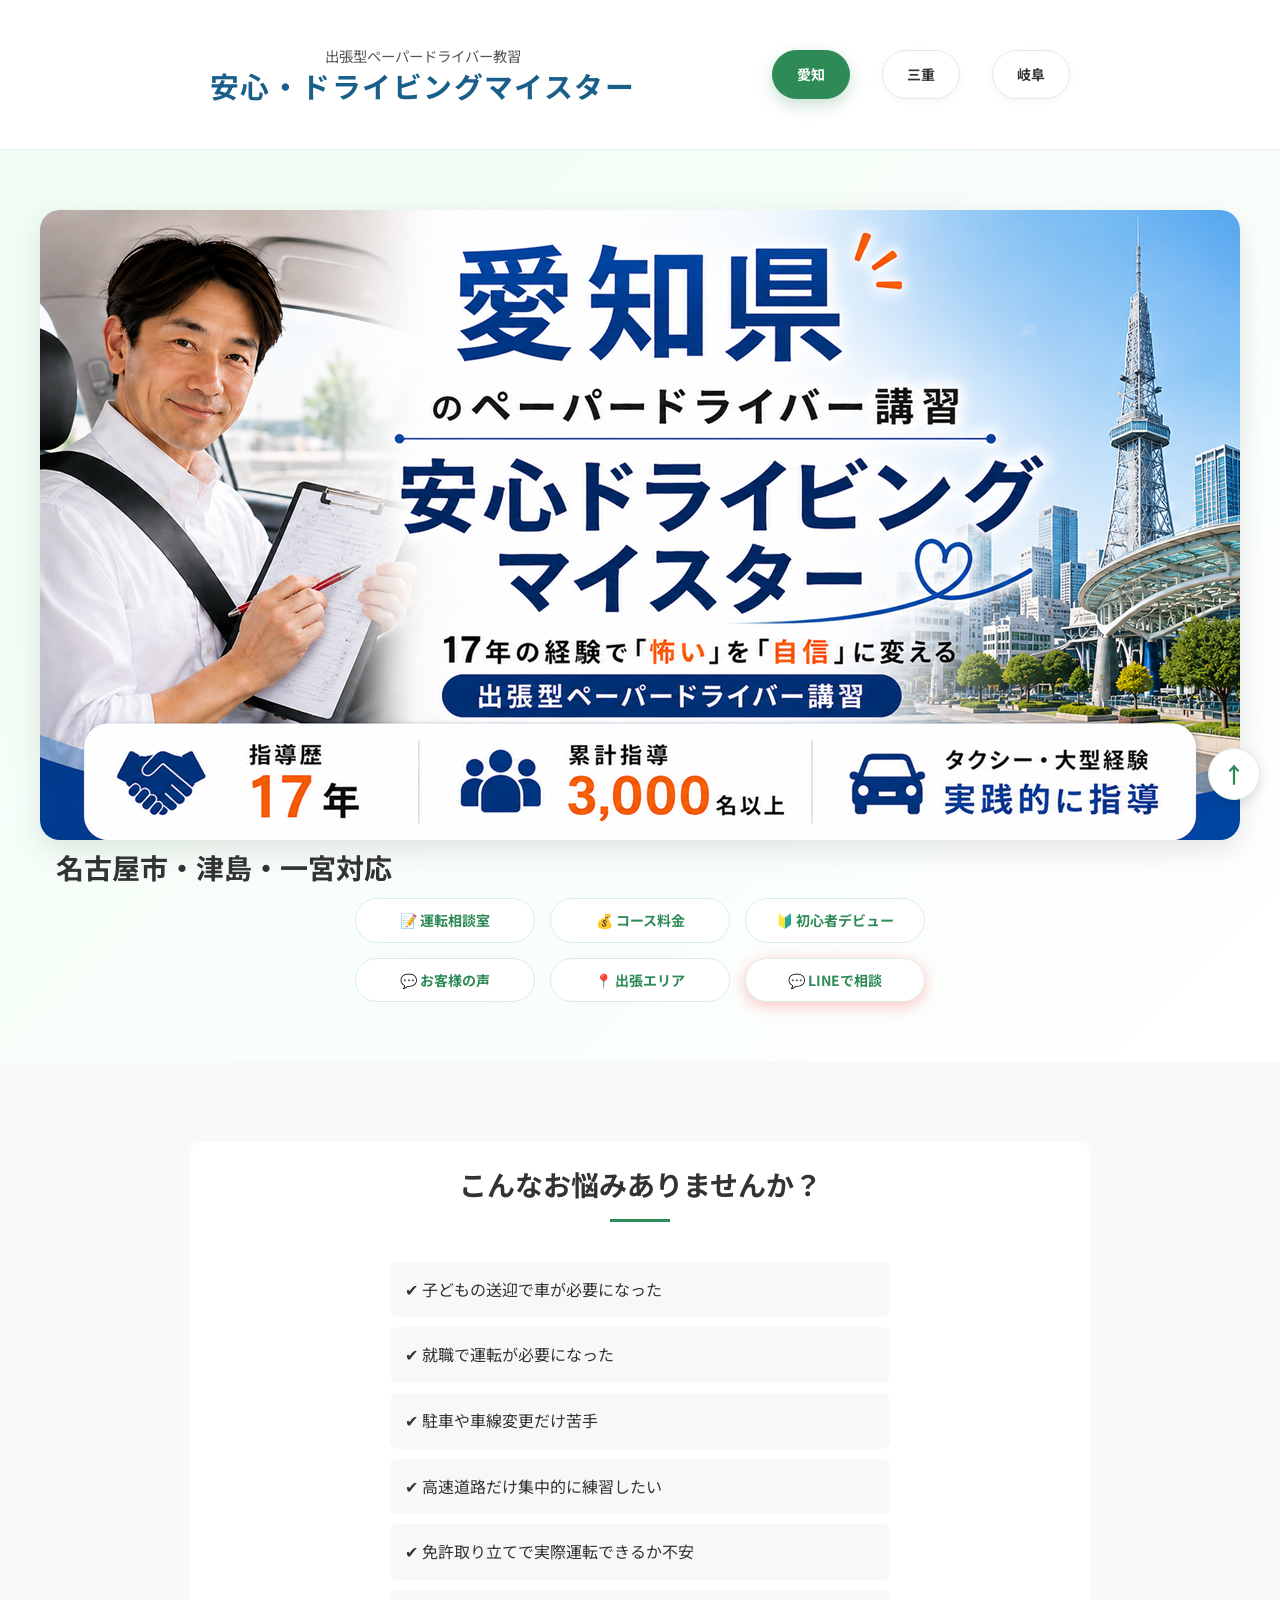
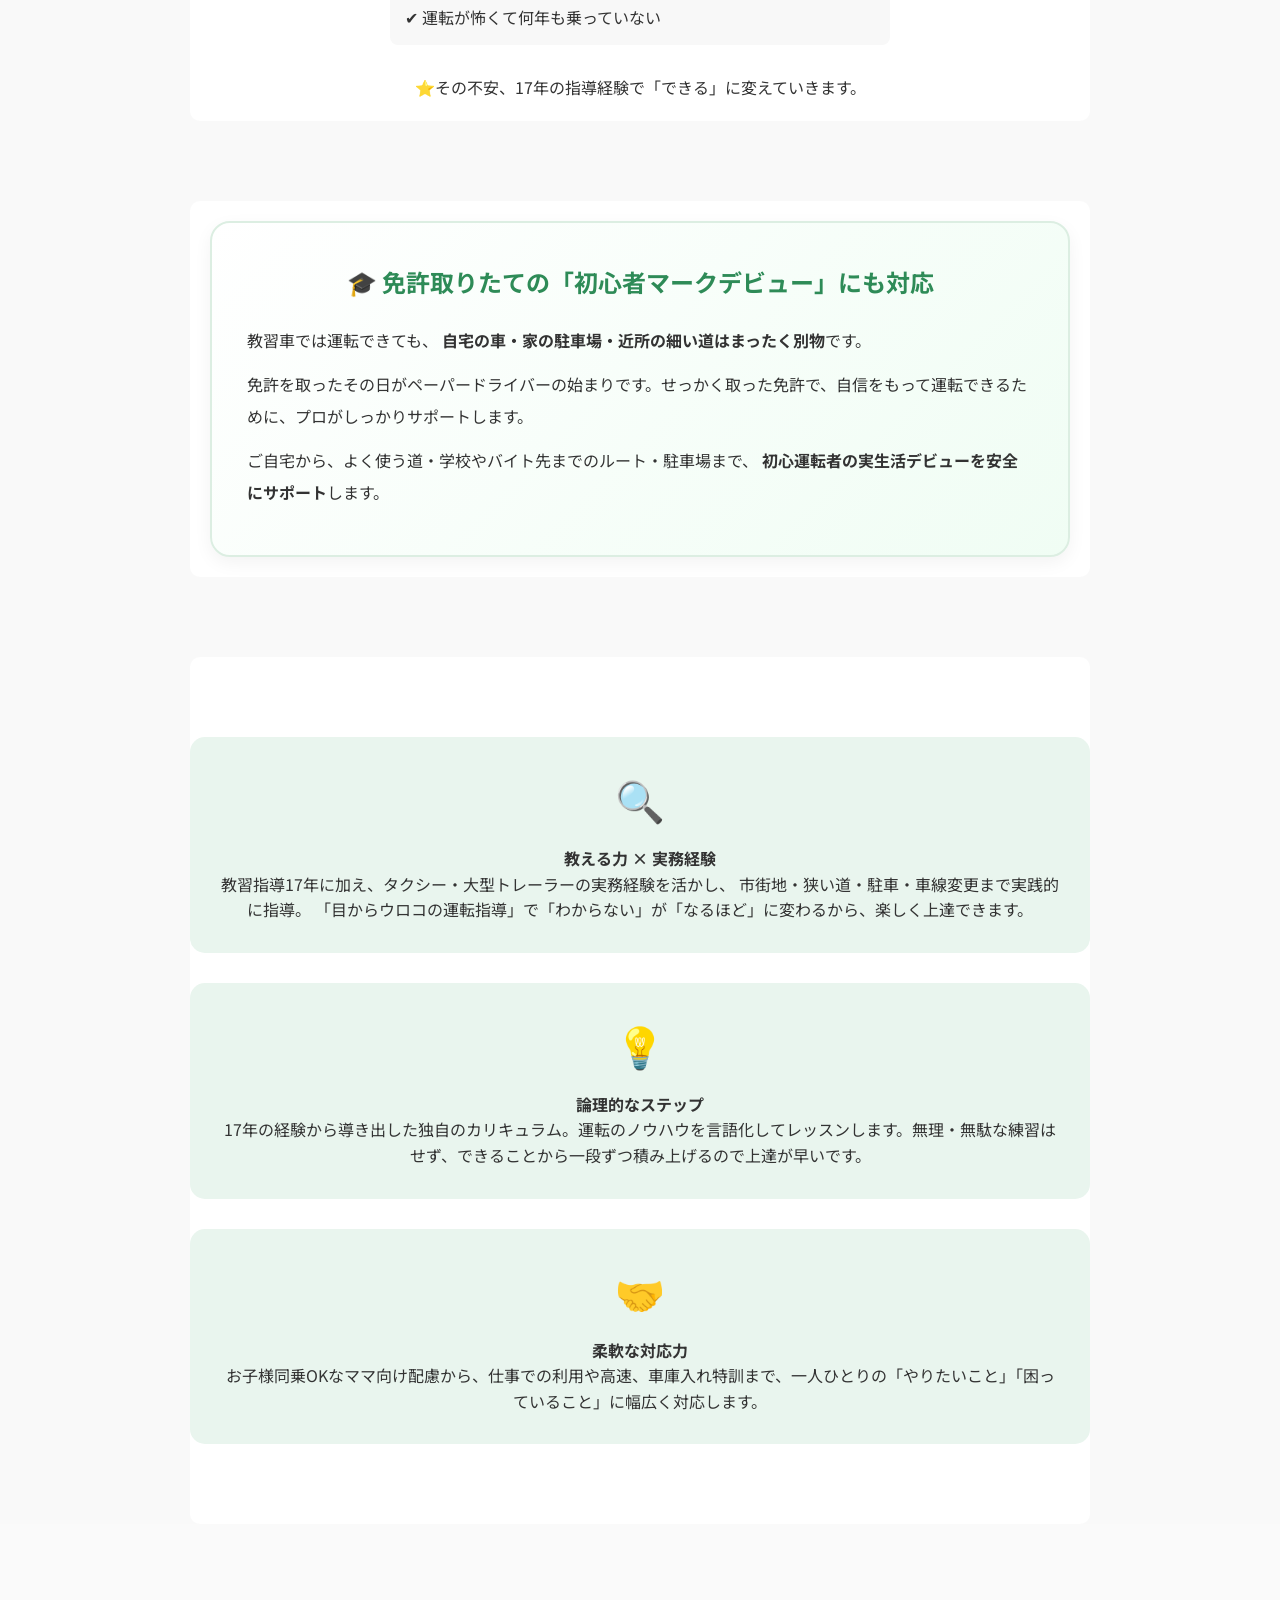
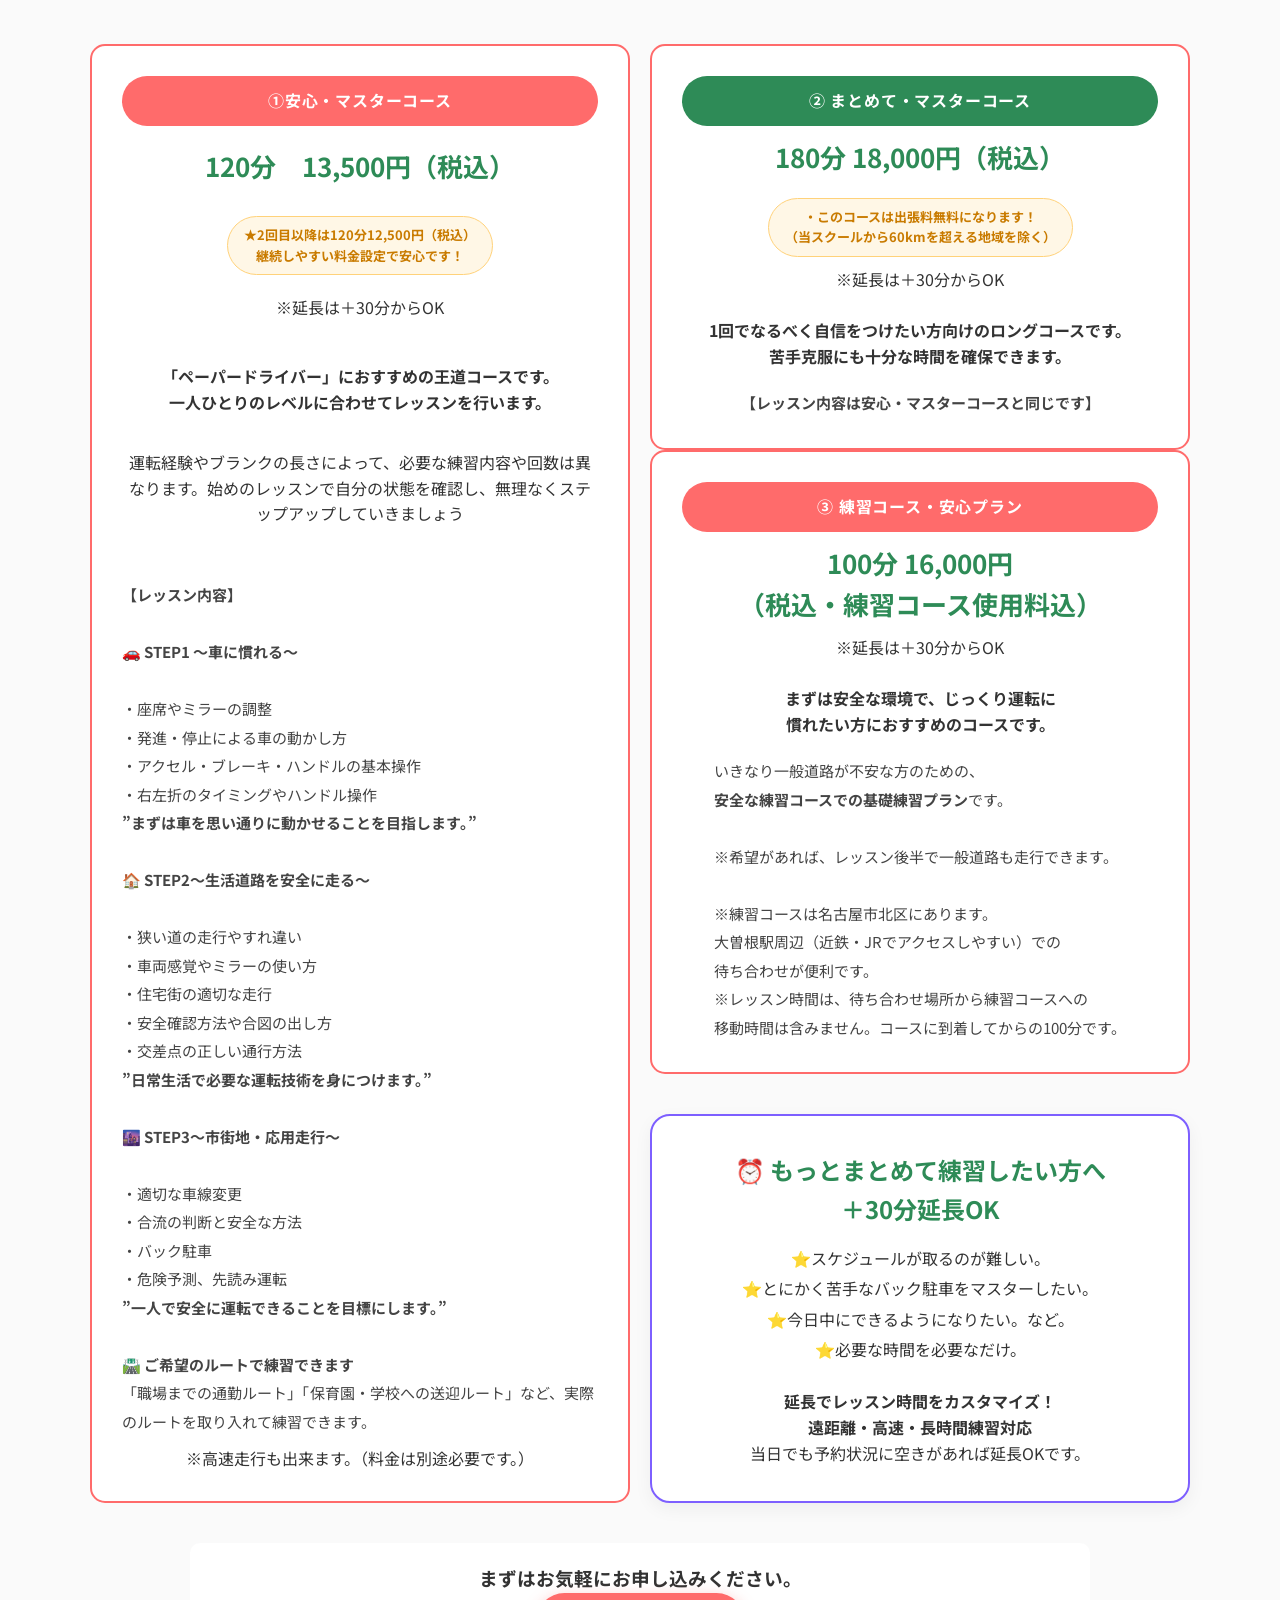
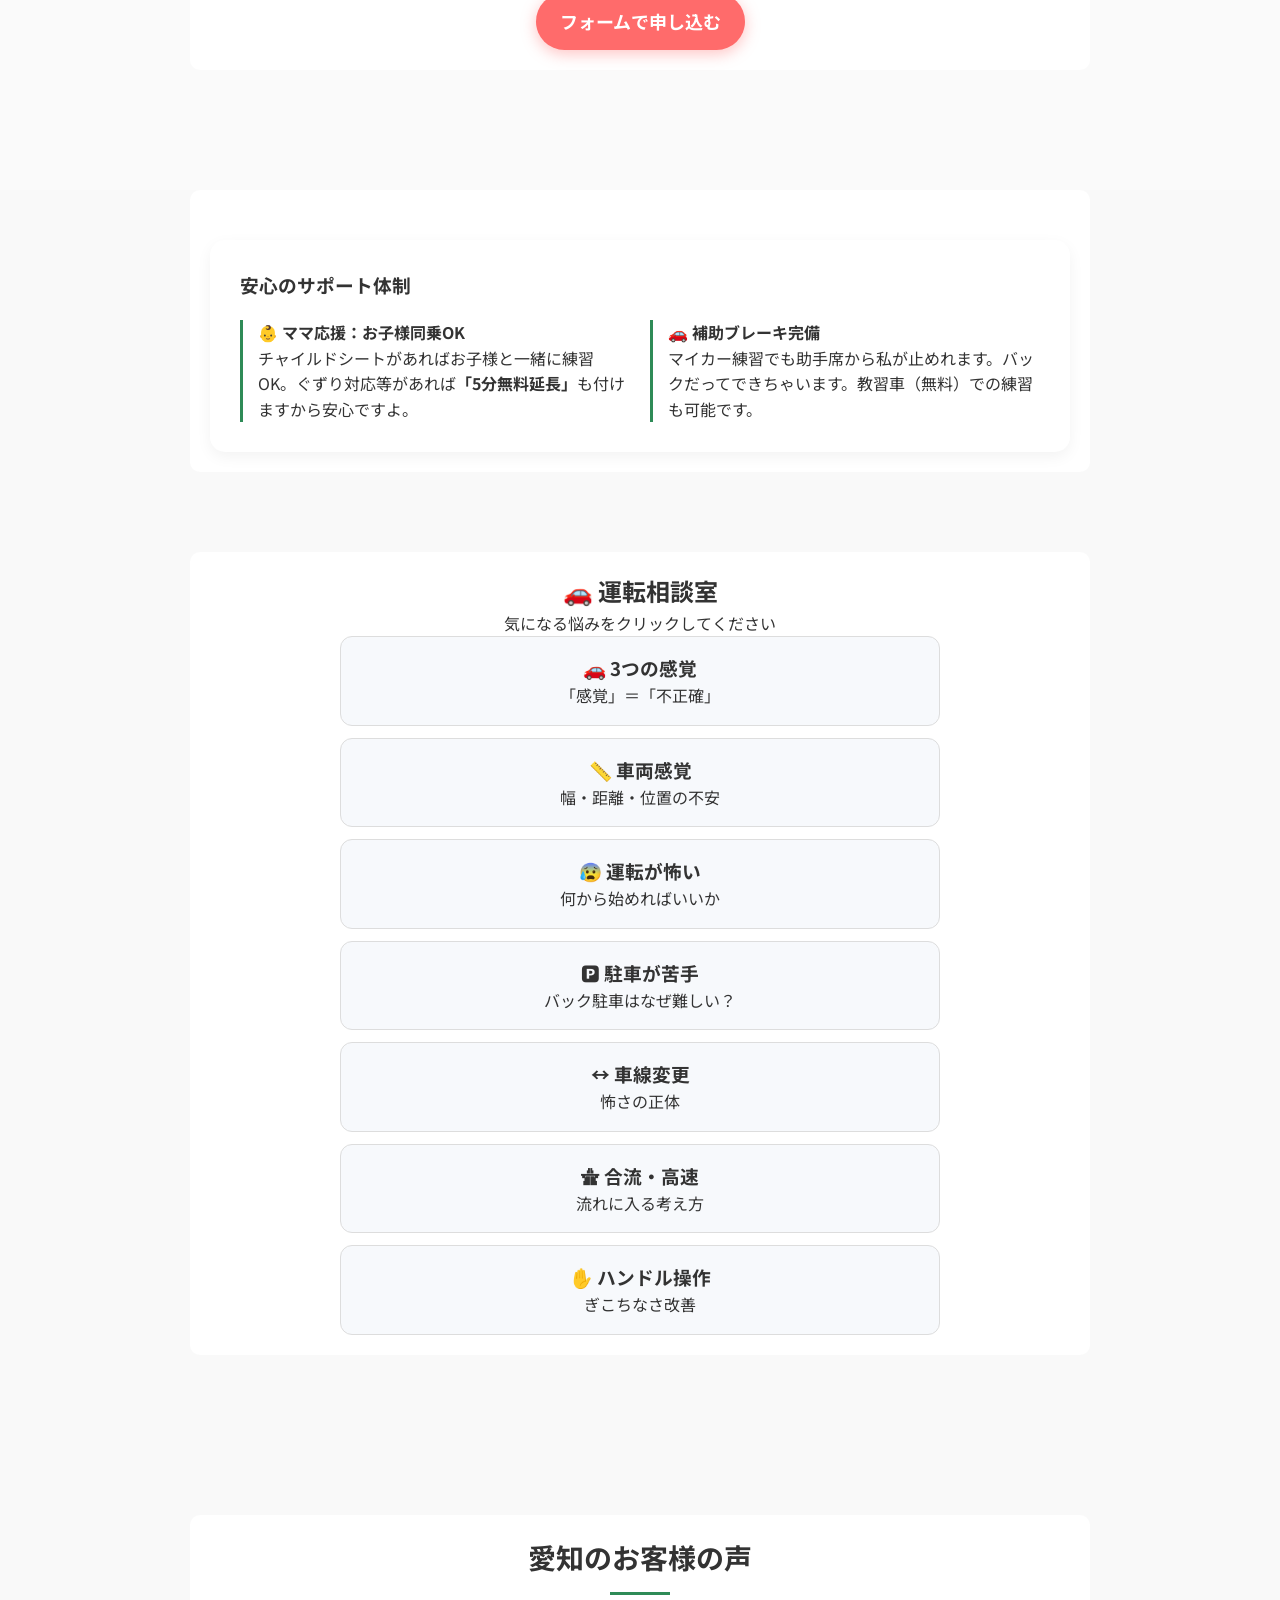
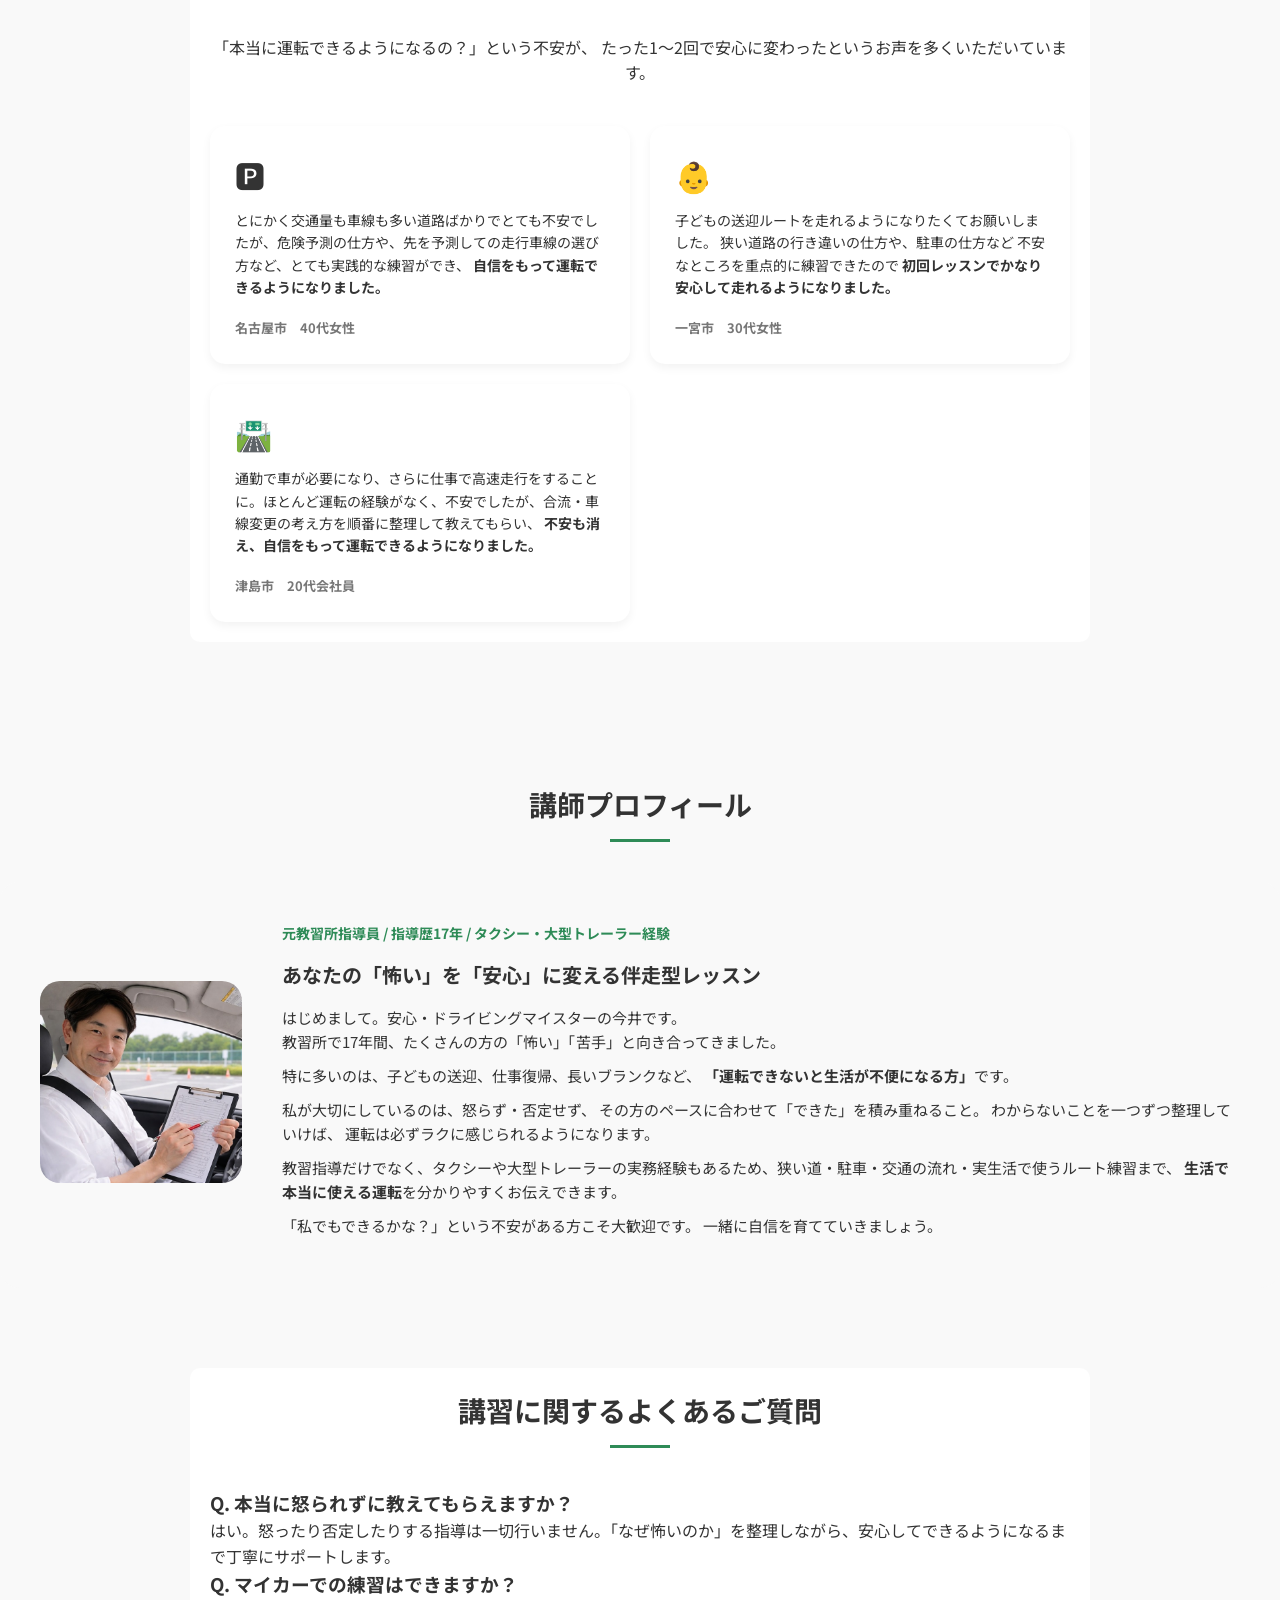
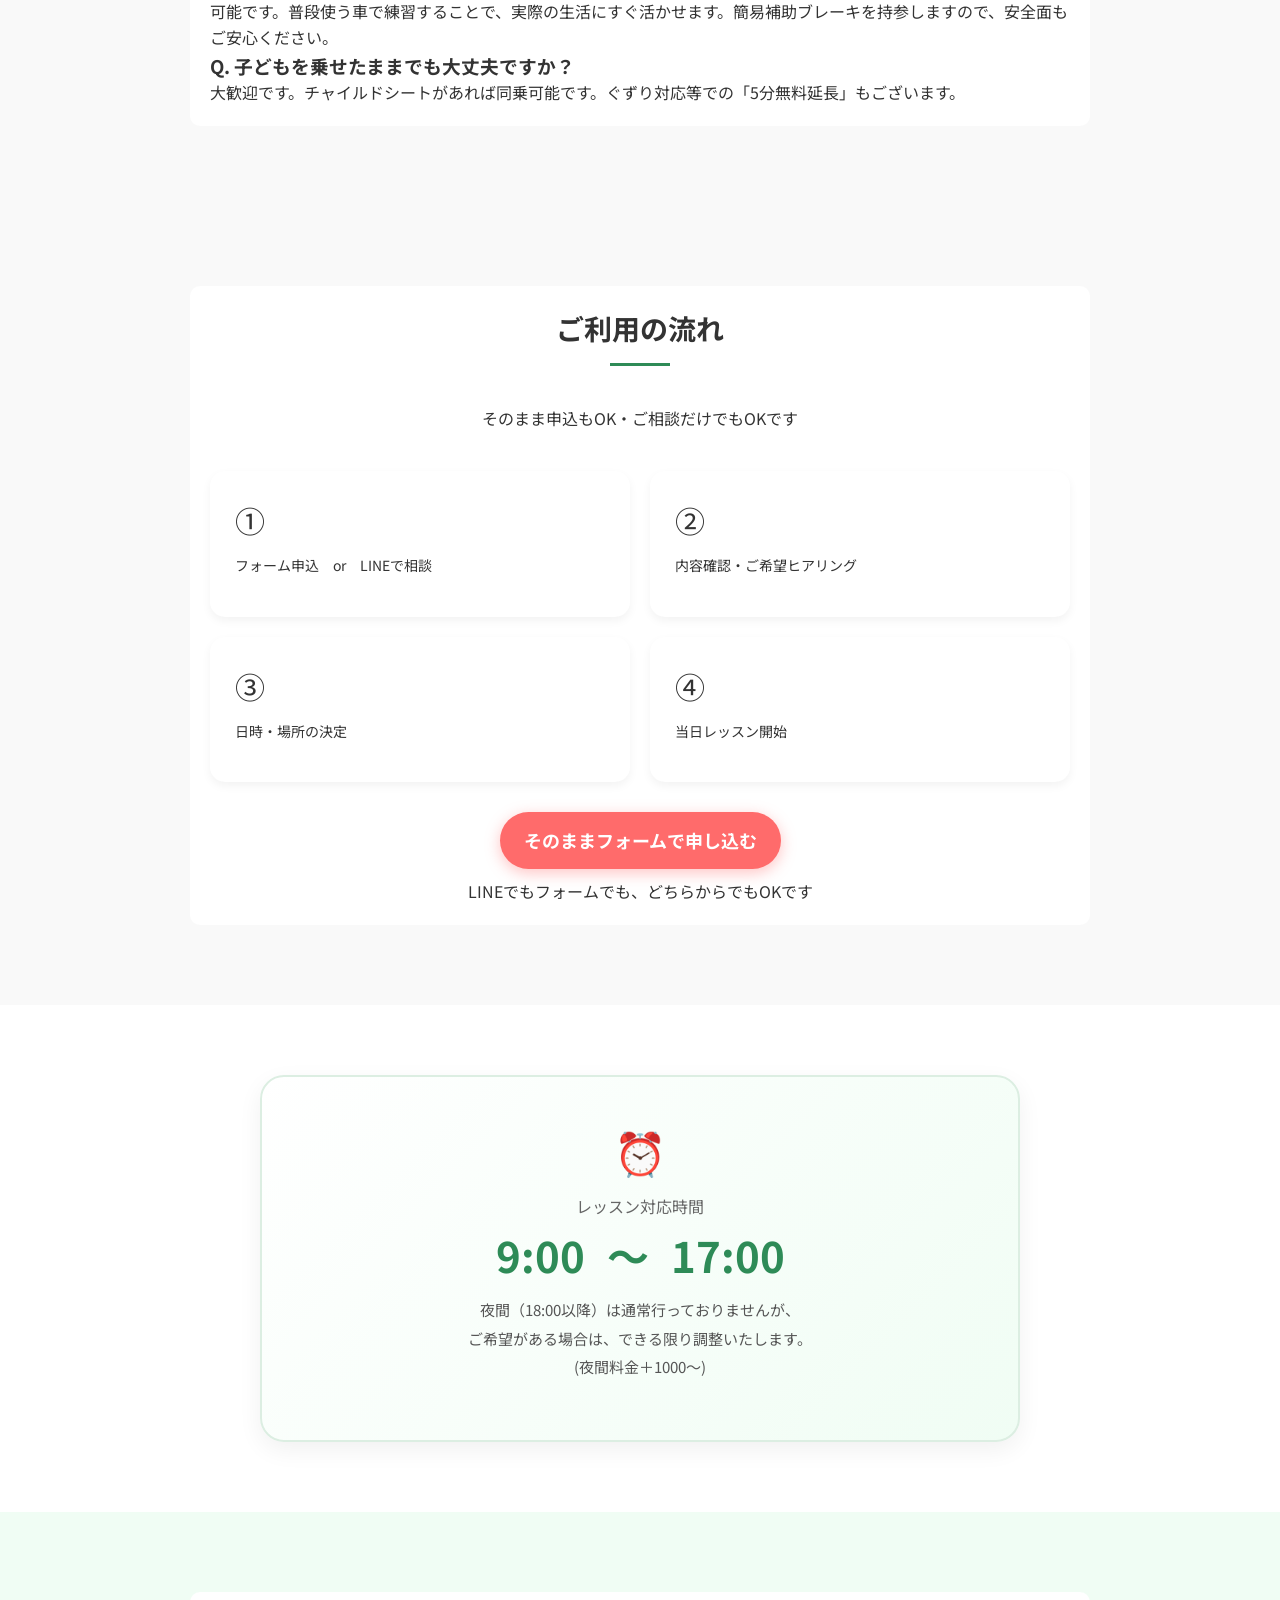
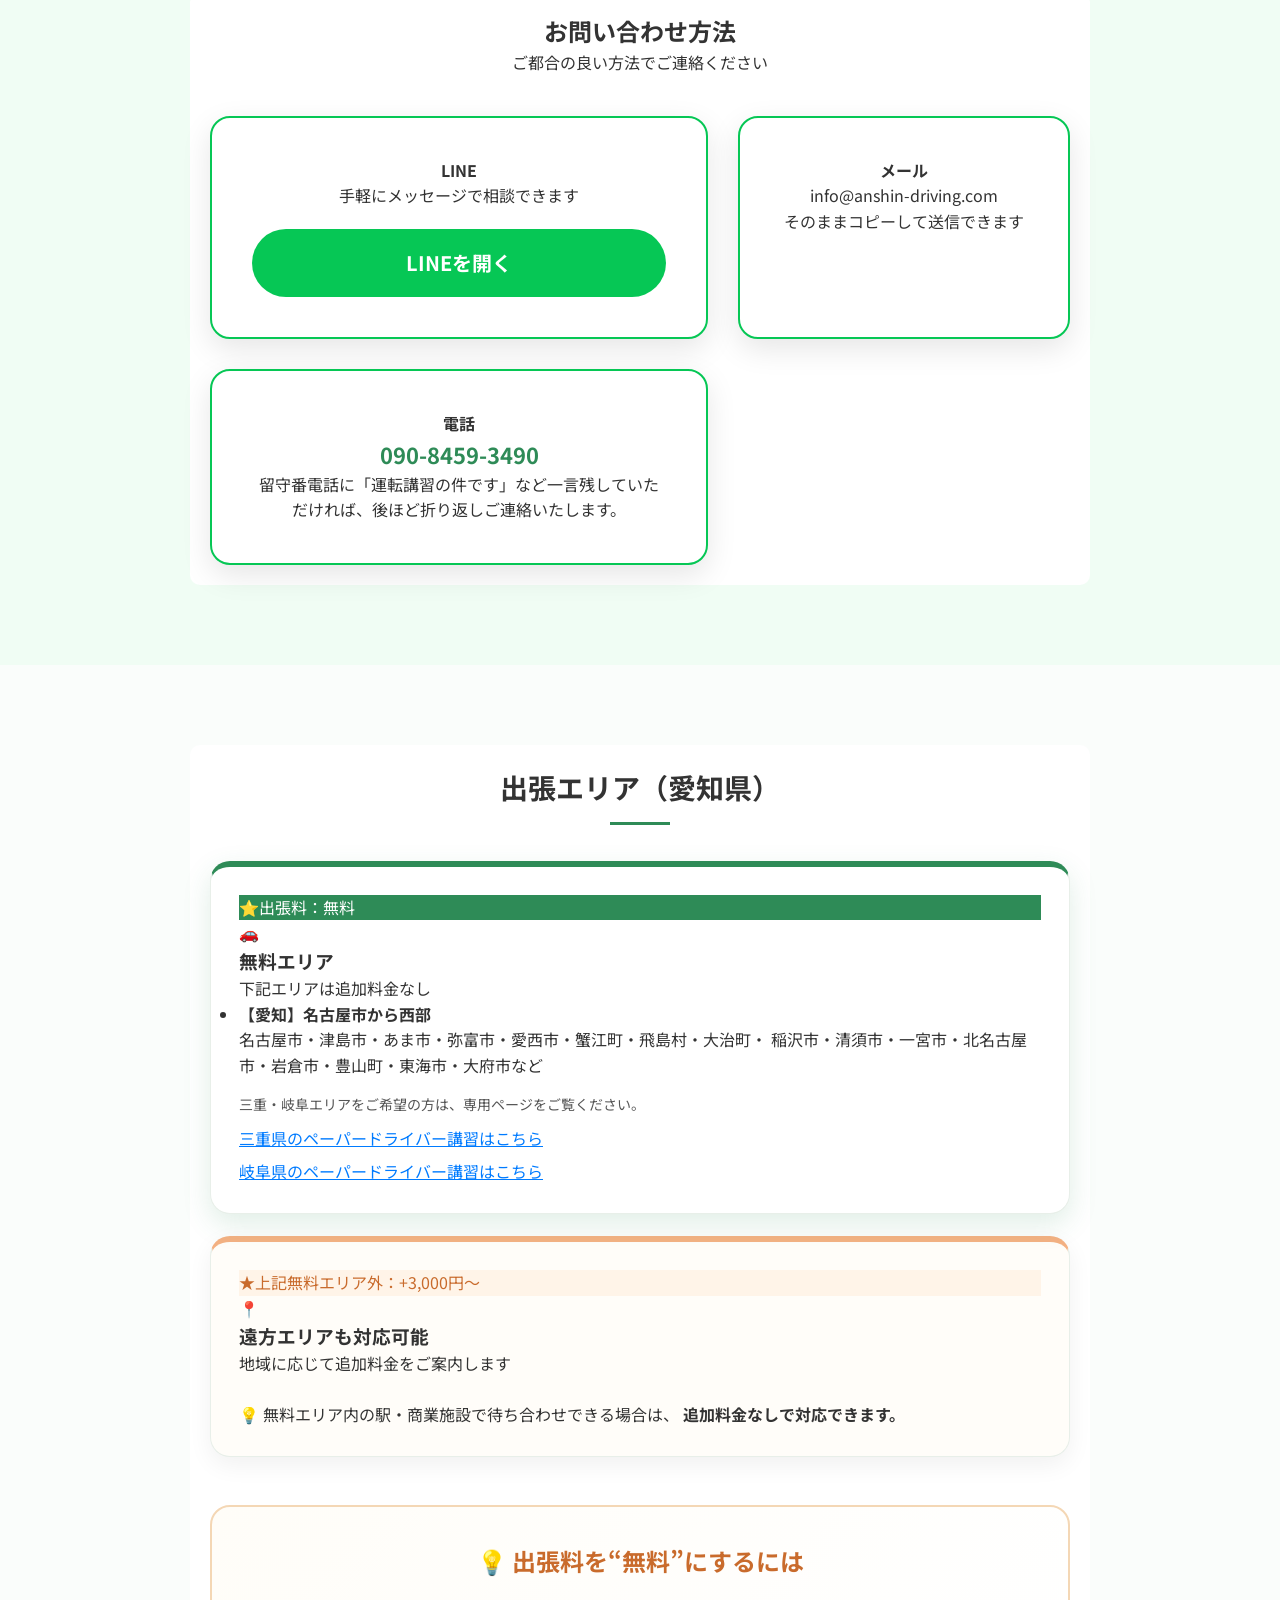
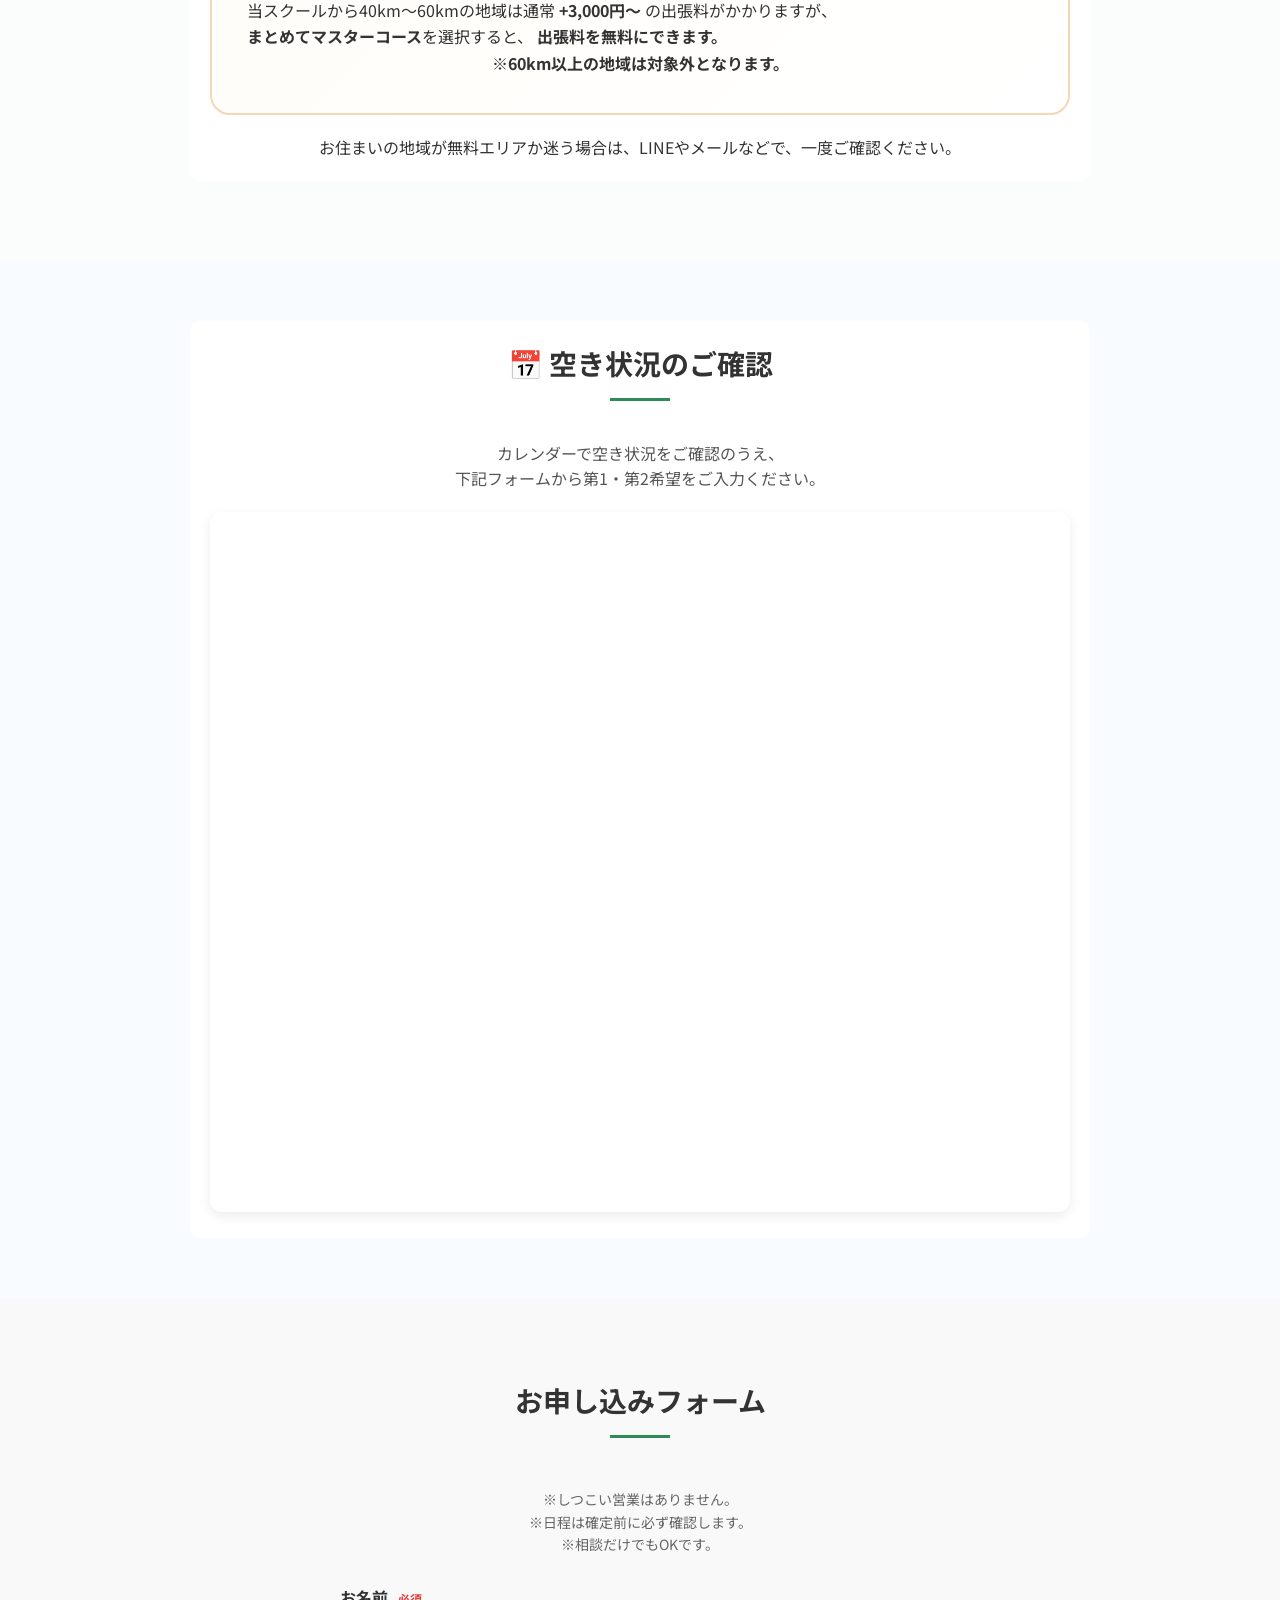
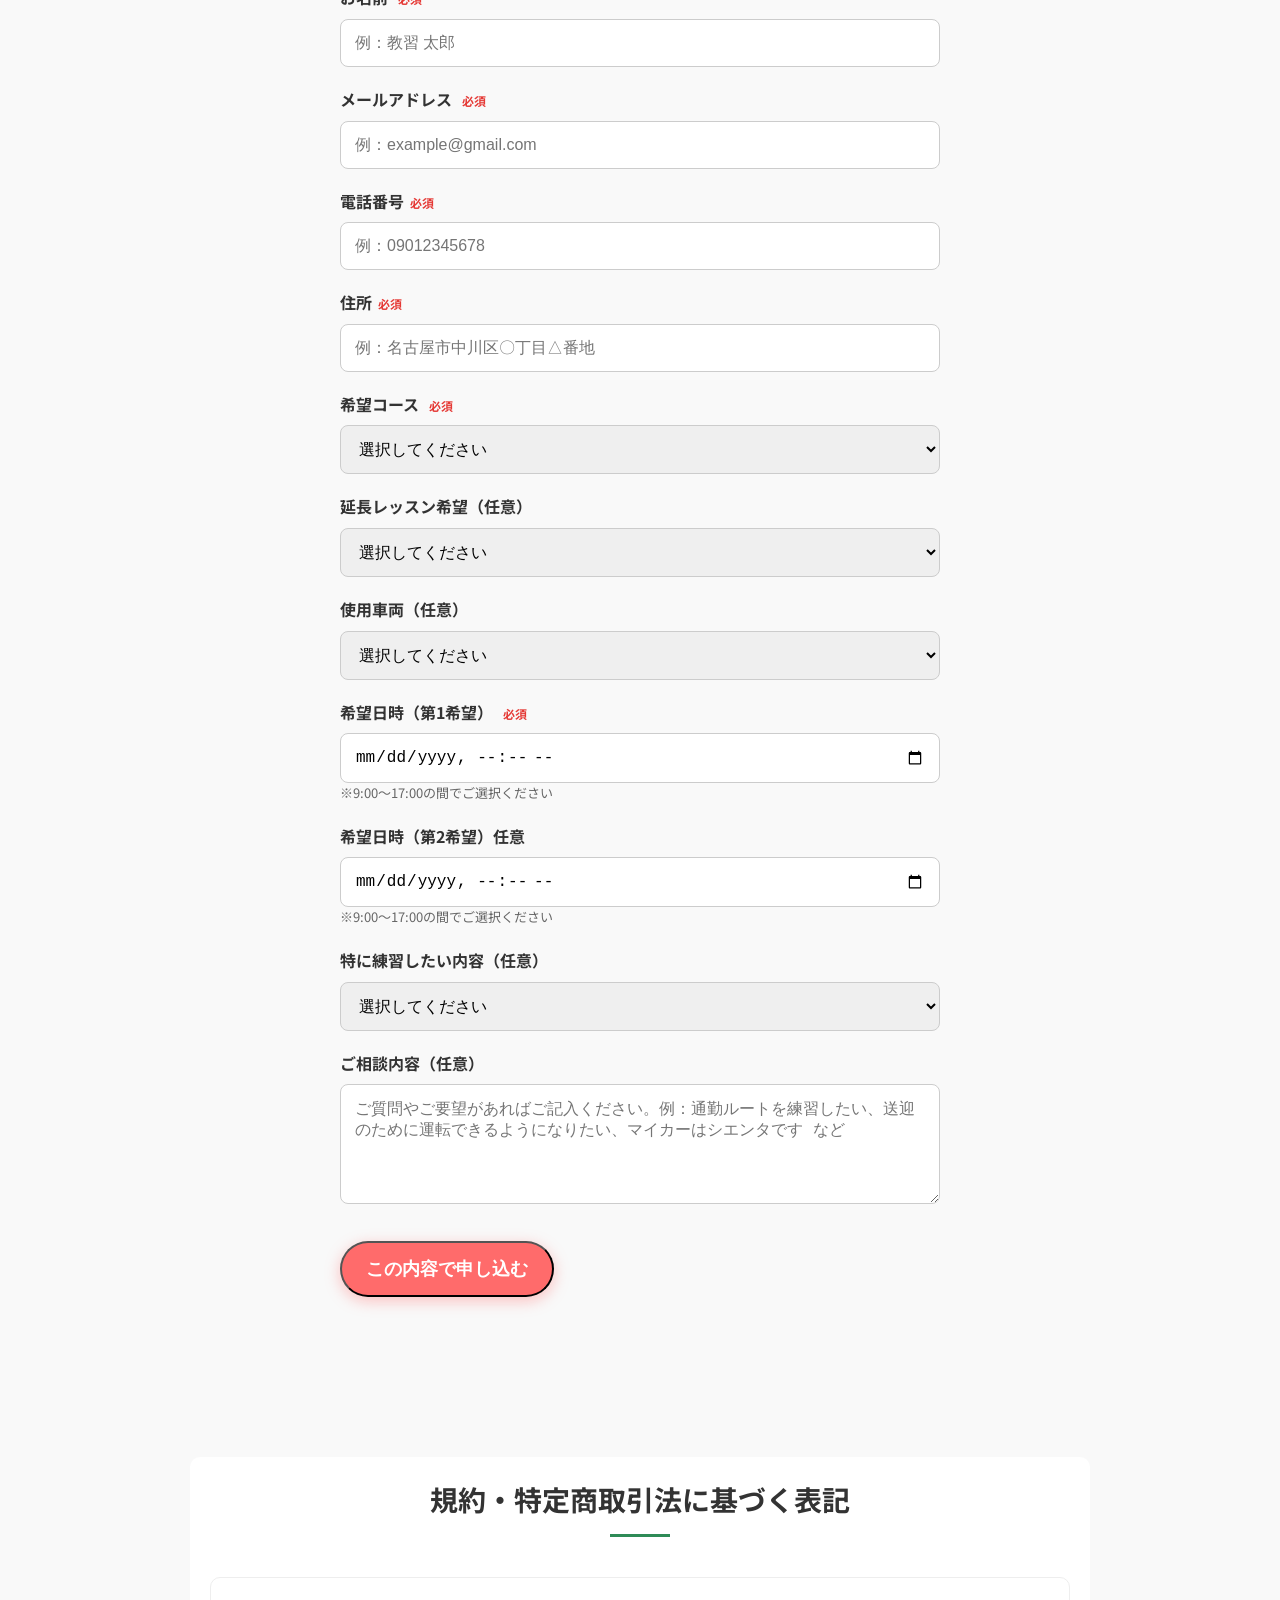
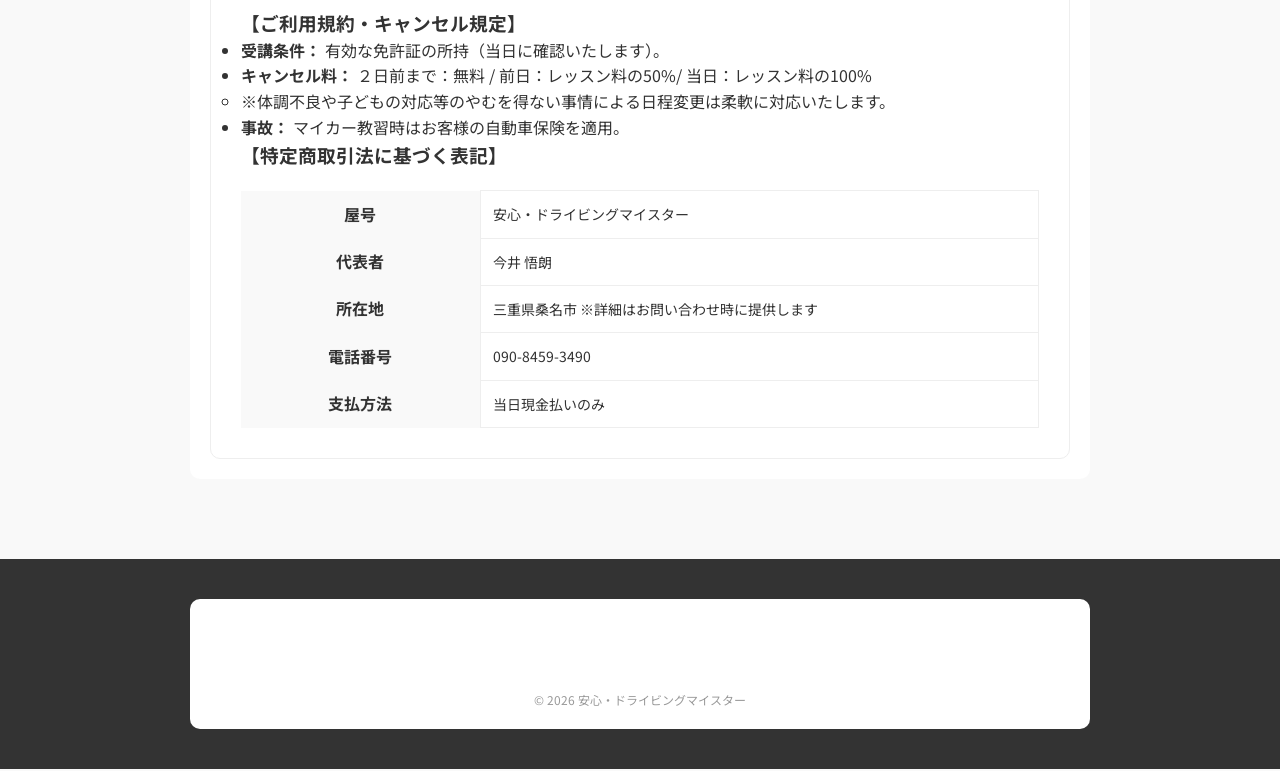
==== commit f8bdf2e0: "Add files via upload" ====
--- a/aichi.html
+++ b/aichi.html
@@ -208,52 +208,52 @@
     <section class="section price-bg center" id="price">
         <div class="single-price">
             <div class="price-card recommended popular">
-    
+
                 <span class="price-tag tag-pink">①安心・マスターコース</span>
                 <p class="price-name"><strong>120分　13,500円（税込）</strong></p>
                 <p class="popular-note">
                     ★2回目以降は120分12,500円（税込）<br>
-    
+
                     継続しやすい料金設定で安心です！
                 </p>
-    
+
                 <p>※延長は＋30分からOK</p><br>
-    
+
                 <strong>「ペーパードライバー」におすすめの王道コースです。<br>
                     一人ひとりのレベルに合わせてレッスンを行います。</strong><br>
-    
+
                 運転経験やブランクの長さによって、必要な練習内容や回数は異なります。始めのレッスンで自分の状態を確認し、無理なくステップアップしていきましょう<br>
                 <br>
-    
+
                 <p class="price-detail">
                     <strong>【レッスン内容】
                     </strong><br><br>
-    
-    
+
+
                     <strong>🚗 STEP1 ～車に慣れる～</strong><br><br>
-    
+
                     ・座席やミラーの調整<br>
                     ・発進・停止による車の動かし方<br>
                     ・アクセル・ブレーキ・ハンドルの基本操作<br>
                     ・右左折のタイミングやハンドル操作<br>
                     <strong>”まずは車を思い通りに動かせることを目指します。”</strong><br><br>
-    
+
                     <strong>🏠 STEP2～生活道路を安全に走る～</strong><br><br>
-    
+
                     ・狭い道の走行やすれ違い<br>
                     ・車両感覚やミラーの使い方<br>
                     ・住宅街の適切な走行<br>
                     ・安全確認方法や合図の出し方<br>
                     ・交差点の正しい通行方法<br>
                     <strong>”日常生活で必要な運転技術を身につけます。”</strong><br><br>
-    
+
                     <strong>🌆 STEP3～市街地・応用走行～</strong><br><br>
                     ・適切な車線変更<br>
                     ・合流の判断と安全な方法<br>
                     ・バック駐車<br>
                     ・危険予測、先読み運転<br>
                     <strong>”一人で安全に運転できることを目標にします。”</strong><br><br>
-    
+
                     <strong>🛣️ ご希望のルートで練習できます</strong><br>
                     「職場までの通勤ルート」「保育園・学校への送迎ルート」など、実際のルートを取り入れて練習できます。
                 </p>
@@ -263,39 +263,39 @@
                 <div class="price-card recommended">
                     <span class="price-tag tag-green">② まとめて・マスターコース</span>
                     <p class="price-name"><strong>180分 18,000円（税込）</strong></p>
-    
+
                     <p class="popular-note">
                         ・このコースは出張料無料になります！<br>
                         （当スクールから60kmを超える地域を除く）
                     </p>
-    
+
                     <p>※延長は＋30分からOK</p><br>
-    
+
                     <strong>1回でなるべく自信をつけたい方向けのロングコースです。<br>
                         苦手克服にも十分な時間を確保できます。</strong>
-    
+
                     <p class="price-detail">
                         <strong>【レッスン内容は安心・マスターコースと同じです】
                         </strong>
                     </p>
                 </div>
-    
+
                 <div class="price-card recommended">
                     <span class="price-tag tag-pink">③ 練習コース・安心プラン</span>
-    
+
                     <p class="price-name"><strong>100分 16,000円<br>
                             （税込・練習コース使用料込）</strong></p>
-    
+
                     <p>※延長は＋30分からOK</p><br>
-    
+
                     <strong>まずは安全な環境で、じっくり運転に<br>
                         慣れたい方におすすめのコースです。</strong>
-    
+
                     <p class="price-detail">
                         いきなり一般道路が不安な方のための、<br>
                         <strong>安全な練習コースでの基礎練習プラン</strong>です。<br><br>
                         ※希望があれば、レッスン後半で一般道路も走行できます。<br><br>
-    
+
                         ※練習コースは名古屋市北区にあります。<br>
                         大曽根駅周辺（近鉄・JRでアクセスしやすい）での<br>
                         待ち合わせが便利です。<br>
@@ -303,26 +303,26 @@
                         移動時間は含みません。コースに到着してからの100分です。
                     </p>
                 </div>
-    
+
                 <div class="extension-box">
                     <h3 class="extension-title">⏰ もっとまとめて練習したい方へ<br>
                         ＋30分延長OK</h3>
-    
+
                     <p class="extension-lead">
-    
+
                         ⭐スケジュールが取るのが難しい。<br>
                         ⭐とにかく苦手なバック駐車をマスターしたい。<br>
                         ⭐今日中にできるようになりたい。など。<br>
                         ⭐必要な時間を必要なだけ。<br>
                     </p>
-    
+
                     <div class="extension-grid">
                         <div class="extension-item">
                             <h4>延長でレッスン時間をカスタマイズ！</h4>
                             <p><strong>遠距離・高速・長時間練習対応</strong></p>
                         </div>
                     </div>
-    
+
                     <p class="extension-note">
                         当日でも予約状況に空きがあれば延長OKです。
                     </p>
@@ -336,7 +336,7 @@
             </a>
         </div>
     </section>
-    
+
     <!-- サポート体制 -->
     <div class="container">
         <div class="info-box">
@@ -346,7 +346,7 @@
                     <h4>👶 ママ応援：お子様同乗OK</h4>
                     <p>チャイルドシートがあればお子様と一緒に練習OK。ぐずり対応等があれば<strong>「5分無料延長」</strong>も付けますから安心ですよ。</p>
                 </div>
-    
+
                 <div class="info-item">
                     <h4>🚗 補助ブレーキ完備</h4>
                     <p>マイカー練習でも助手席から私が止めれます。バックだってできちゃいます。教習車（無料）での練習も可能です。</p>
@@ -355,45 +355,45 @@
         </div>
     </div>
 
-<!-- 運転相談室 -->
-<section class="section center" id="consult">
-    <div class="container center">
-        <h2>🚗 運転相談室</h2>
-        <p>気になる悩みをクリックしてください</p>
-        <div class="consult-grid">
-            <a href="consult.html#three" class="consult-card">
-                <h3>🚗 3つの感覚</h3>
-                <p>「感覚」＝「不正確」</p>
-            </a>
-            <a href="consult.html#space" class="consult-card">
-                <h3>📏 車両感覚</h3>
-                <p>幅・距離・位置の不安</p>
-            </a>
-            <a href="consult.html#fear" class="consult-card">
-                <h3>😰 運転が怖い</h3>
-                <p>何から始めればいいか</p>
-            </a>
-            <a href="consult.html#parking" class="consult-card">
-                <h3>🅿️ 駐車が苦手</h3>
-                <p>バック駐車はなぜ難しい？</p>
-            </a>
-            <a href="consult.html#lane" class="consult-card">
-                <h3>↔ 車線変更</h3>
-                <p>怖さの正体</p>
-            </a>
-            <a href="consult.html#merge" class="consult-card">
-                <h3>🛣 合流・高速</h3>
-                <p>流れに入る考え方</p>
-            </a>
-            <a href="consult.html#handle" class="consult-card">
-                <h3>✋ ハンドル操作</h3>
-                <p>ぎこちなさ改善</p>
-            </a>
-        </div>
-    </div>
-</section>
-
-<!-- お客様の声 -->
+    <!-- 運転相談室 -->
+    <section class="section center" id="consult">
+        <div class="container center">
+            <h2>🚗 運転相談室</h2>
+            <p>気になる悩みをクリックしてください</p>
+            <div class="consult-grid">
+                <a href="consult.html#three" class="consult-card">
+                    <h3>🚗 3つの感覚</h3>
+                    <p>「感覚」＝「不正確」</p>
+                </a>
+                <a href="consult.html#space" class="consult-card">
+                    <h3>📏 車両感覚</h3>
+                    <p>幅・距離・位置の不安</p>
+                </a>
+                <a href="consult.html#fear" class="consult-card">
+                    <h3>😰 運転が怖い</h3>
+                    <p>何から始めればいいか</p>
+                </a>
+                <a href="consult.html#parking" class="consult-card">
+                    <h3>🅿️ 駐車が苦手</h3>
+                    <p>バック駐車はなぜ難しい？</p>
+                </a>
+                <a href="consult.html#lane" class="consult-card">
+                    <h3>↔ 車線変更</h3>
+                    <p>怖さの正体</p>
+                </a>
+                <a href="consult.html#merge" class="consult-card">
+                    <h3>🛣 合流・高速</h3>
+                    <p>流れに入る考え方</p>
+                </a>
+                <a href="consult.html#handle" class="consult-card">
+                    <h3>✋ ハンドル操作</h3>
+                    <p>ぎこちなさ改善</p>
+                </a>
+            </div>
+        </div>
+    </section>
+
+    <!-- お客様の声 -->
 
     <section class="section voice-section" id="voice">
         <div class="container">
@@ -442,163 +442,233 @@
         </div>
     </section>
 
-<!-- 講師プロフィール -->
-<h2 class="section-title center profile-title">講師プロフィール</h2>
-<div class="profile-box">
-    <div class="profile-image">
-        <img src="img/koushi.jpg" alt="元教習所指導員・今井悟朗のプロフィール。タクシー・大型トレーラー経験を活かした実践的な運転指導" class="profile-img-standard">
+    <!-- 講師プロフィール -->
+    <h2 class="section-title center profile-title">講師プロフィール</h2>
+    <div class="profile-box">
+        <div class="profile-image">
+            <img src="img/koushi.jpg" alt="元教習所指導員・今井悟朗のプロフィール。タクシー・大型トレーラー経験を活かした実践的な運転指導"
+                class="profile-img-standard">
+        </div>
+        <div class="profile-content">
+            <p class="profile-sub">
+                元教習所指導員 / 指導歴17年 / タクシー・大型トレーラー経験
+            </p>
+            <h3 class="profile-name">あなたの「怖い」を「安心」に変える伴走型レッスン</h3>
+
+            <p class="profile-text">
+                はじめまして。安心・ドライビングマイスターの今井です。<br>
+                教習所で17年間、たくさんの方の「怖い」「苦手」と向き合ってきました。
+            </p>
+            <p class="profile-text">
+                特に多いのは、子どもの送迎、仕事復帰、長いブランクなど、
+                <strong>「運転できないと生活が不便になる方」</strong>です。
+            </p>
+            <p class="profile-text">
+                私が大切にしているのは、怒らず・否定せず、
+                その方のペースに合わせて「できた」を積み重ねること。
+                わからないことを一つずつ整理していけば、
+                運転は必ずラクに感じられるようになります。
+            </p>
+            <p class="profile-text">
+                教習指導だけでなく、タクシーや大型トレーラーの実務経験もあるため、狭い道・駐車・交通の流れ・実生活で使うルート練習まで、
+                <strong>生活で本当に使える運転</strong>を分かりやすくお伝えできます。
+            </p>
+
+            <p class="profile-text">
+                「私でもできるかな？」という不安がある方こそ大歓迎です。
+                一緒に自信を育てていきましょう。
+            </p>
+        </div>
     </div>
-    <div class="profile-content">
-        <p class="profile-sub">
-            元教習所指導員 / 指導歴17年 / タクシー・大型トレーラー経験
-        </p>
-        <h3 class="profile-name">あなたの「怖い」を「安心」に変える伴走型レッスン</h3>
-
-        <p class="profile-text">
-            はじめまして。安心・ドライビングマイスターの今井です。<br>
-            教習所で17年間、たくさんの方の「怖い」「苦手」と向き合ってきました。
-        </p>
-        <p class="profile-text">
-            特に多いのは、子どもの送迎、仕事復帰、長いブランクなど、
-            <strong>「運転できないと生活が不便になる方」</strong>です。
-        </p>
-        <p class="profile-text">
-            私が大切にしているのは、怒らず・否定せず、
-            その方のペースに合わせて「できた」を積み重ねること。
-            わからないことを一つずつ整理していけば、
-            運転は必ずラクに感じられるようになります。
-        </p>
-        <p class="profile-text">
-            教習指導だけでなく、タクシーや大型トレーラーの実務経験もあるため、狭い道・駐車・交通の流れ・実生活で使うルート練習まで、
-            <strong>生活で本当に使える運転</strong>を分かりやすくお伝えできます。
-        </p>
-
-        <p class="profile-text">
-            「私でもできるかな？」という不安がある方こそ大歓迎です。
-            一緒に自信を育てていきましょう。
-        </p>
-    </div>
-</div>
-
-<section class="section faq-section" id="faq">
-    <div class="container">
-        <h2 class="section-title center">講習に関するよくあるご質問</h2>
-        <div class="faq-list">
-            <div class="faq-item">
-                <h3 class="faq-question">Q. 本当に怒られずに教えてもらえますか？</h3>
-                <p class="faq-answer">はい。怒ったり否定したりする指導は一切行いません。「なぜ怖いのか」を整理しながら、安心してできるようになるまで丁寧にサポートします。</p>
-            </div>
-
-            <div class="faq-item">
-                <h3 class="faq-question">Q. マイカーでの練習はできますか？</h3>
-                <p class="faq-answer">可能です。普段使う車で練習することで、実際の生活にすぐ活かせます。簡易補助ブレーキを持参しますので、安全面もご安心ください。</p>
-            </div>
-
-            <div class="faq-item">
-                <h3 class="faq-question">Q. 子どもを乗せたままでも大丈夫ですか？</h3>
-                <p class="faq-answer">大歓迎です。チャイルドシートがあれば同乗可能です。ぐずり対応等での「5分無料延長」もございます。</p>
-            </div>
-        </div>
-    </div>
-</section>
-
-<section class="section flow-section" id="flow">
-    <div class="container">
-        <h2 class="section-title center">ご利用の流れ</h2>
-        <p class="center">そのまま申込もOK・ご相談だけでもOKです</p>
-
-        <div class="voice-grid">
-            <div class="voice-card">
-                <div class="voice-icon">①</div>
-                <p class="voice-text">フォーム申込　or　LINEで相談</p>
-            </div>
-
-            <div class="voice-card">
-                <div class="voice-icon">②</div>
-                <p class="voice-text">内容確認・ご希望ヒアリング</p>
-            </div>
-
-            <div class="voice-card">
-                <div class="voice-icon">③</div>
-                <p class="voice-text">日時・場所の決定</p>
-            </div>
-
-            <div class="voice-card">
-                <div class="voice-icon">④</div>
-                <p class="voice-text">当日レッスン開始</p>
-            </div>
-        </div>
-
-        <div class="center" style="margin-top:30px;">
-            <a href="#form" class="btn hero-btn-main">
-                そのままフォームで申し込む
-            </a>
-
-            <p style="margin-top:10px;">
-                LINEでもフォームでも、どちらからでもOKです
-            </p>
-        </div>
-    </div>
-</section>
-
-<!-- レッスン時間 -->
-<section class="section lesson-time-section">
-    <div class="container">
-        <div class="lesson-time-card">
-            <div class="lesson-time-icon">⏰</div>
-            <p class="lesson-time-label">レッスン対応時間</p>
-            <div class="lesson-time-hours">
-
-                <span>9:00</span>
-                <span class="wave">〜</span>
-                <span>17:00</span>
-
-            </div>
-
-            <p class="lesson-time-note">
-                夜間（18:00以降）は通常行っておりませんが、<br>
-                ご希望がある場合は、できる限り調整いたします。<br>(夜間料金＋1000～)
-            </p>
-
-        </div>
-    </div>
-</section>
-<!-- お問い合わせ方法 -->
-<section class="cta-band">
-    <div class="container center">
-        <h2 class="cta-title">お問い合わせ方法</h2>
-        <p class="cta-sub">ご都合の良い方法でご連絡ください</p>
-
-        <div class="contact-options">
-            <div class="contact-box">
-                <h4>LINE</h4>
-                <p class="contact-desc">手軽にメッセージで相談できます</p>
-                <a href="https://lin.ee/PbCxjHP" class="btn cta-line-btn">
-                    LINEを開く
+
+    <section class="section faq-section" id="faq">
+        <div class="container">
+            <h2 class="section-title center">講習に関するよくあるご質問</h2>
+            <div class="faq-list">
+                <div class="faq-item">
+                    <h3 class="faq-question">Q. 本当に怒られずに教えてもらえますか？</h3>
+                    <p class="faq-answer">はい。怒ったり否定したりする指導は一切行いません。「なぜ怖いのか」を整理しながら、安心してできるようになるまで丁寧にサポートします。</p>
+                </div>
+
+                <div class="faq-item">
+                    <h3 class="faq-question">Q. マイカーでの練習はできますか？</h3>
+                    <p class="faq-answer">可能です。普段使う車で練習することで、実際の生活にすぐ活かせます。簡易補助ブレーキを持参しますので、安全面もご安心ください。</p>
+                </div>
+
+                <div class="faq-item">
+                    <h3 class="faq-question">Q. 子どもを乗せたままでも大丈夫ですか？</h3>
+                    <p class="faq-answer">大歓迎です。チャイルドシートがあれば同乗可能です。ぐずり対応等での「5分無料延長」もございます。</p>
+                </div>
+            </div>
+        </div>
+    </section>
+
+    <section class="section flow-section" id="flow">
+        <div class="container">
+            <h2 class="section-title center">ご利用の流れ</h2>
+            <p class="center">そのまま申込もOK・ご相談だけでもOKです</p>
+
+            <div class="voice-grid">
+                <div class="voice-card">
+                    <div class="voice-icon">①</div>
+                    <p class="voice-text">フォーム申込　or　LINEで相談</p>
+                </div>
+
+                <div class="voice-card">
+                    <div class="voice-icon">②</div>
+                    <p class="voice-text">内容確認・ご希望ヒアリング</p>
+                </div>
+
+                <div class="voice-card">
+                    <div class="voice-icon">③</div>
+                    <p class="voice-text">日時・場所の決定</p>
+                </div>
+
+                <div class="voice-card">
+                    <div class="voice-icon">④</div>
+                    <p class="voice-text">当日レッスン開始</p>
+                </div>
+            </div>
+
+            <div class="center" style="margin-top:30px;">
+                <a href="#form" class="btn hero-btn-main">
+                    そのままフォームで申し込む
                 </a>
-            </div>
-
-            <div class="contact-box">
-                <h4>メール</h4>
-                <p class="email-addr">info@anshin-driving.com</p>
-                <p class="sub-note">そのままコピーして送信できます</p>
-            </div>
-
-            <div class="contact-box">
-                <h4>電話</h4>
-                <p class="phone-num">
-                    <a href="tel:09084593490" style="color: inherit; text-decoration: none;">
-                        090-8459-3490
+
+                <p style="margin-top:10px;">
+                    LINEでもフォームでも、どちらからでもOKです
+                </p>
+            </div>
+        </div>
+    </section>
+
+    <!-- レッスン時間 -->
+    <section class="section lesson-time-section">
+        <div class="container">
+            <div class="lesson-time-card">
+                <div class="lesson-time-icon">⏰</div>
+                <p class="lesson-time-label">レッスン対応時間</p>
+                <div class="lesson-time-hours">
+
+                    <span>9:00</span>
+                    <span class="wave">〜</span>
+                    <span>17:00</span>
+
+                </div>
+
+                <p class="lesson-time-note">
+                    夜間（18:00以降）は通常行っておりませんが、<br>
+                    ご希望がある場合は、できる限り調整いたします。<br>(夜間料金＋1000～)
+                </p>
+
+            </div>
+        </div>
+    </section>
+    <!-- お問い合わせ方法 -->
+    <section class="cta-band">
+        <div class="container center">
+            <h2 class="cta-title">お問い合わせ方法</h2>
+            <p class="cta-sub">ご都合の良い方法でご連絡ください</p>
+
+            <div class="contact-options">
+                <div class="contact-box">
+                    <h4>LINE</h4>
+                    <p class="contact-desc">手軽にメッセージで相談できます</p>
+                    <a href="https://lin.ee/PbCxjHP" class="btn cta-line-btn">
+                        LINEを開く
                     </a>
-                </p>
-                <p class="sub-note">
-                    留守番電話に「運転講習の件です」など一言残していただければ、後ほど折り返しご連絡いたします。</p>
-            </div>
-        </div>
-    </div>
-</section>
-<!-- カレンダー -->
-
+                </div>
+
+                <div class="contact-box">
+                    <h4>メール</h4>
+                    <p class="email-addr">info@anshin-driving.com</p>
+                    <p class="sub-note">そのままコピーして送信できます</p>
+                </div>
+
+                <div class="contact-box">
+                    <h4>電話</h4>
+                    <p class="phone-num">
+                        <a href="tel:09084593490" style="color: inherit; text-decoration: none;">
+                            090-8459-3490
+                        </a>
+                    </p>
+                    <p class="sub-note">
+                        留守番電話に「運転講習の件です」など一言残していただければ、後ほど折り返しご連絡いたします。</p>
+                </div>
+            </div>
+        </div>
+    </section>
+
+    <!-- 出張エリア -->
+
+    <section class="section area-section" id="area">
+        <div class="container">
+            <h2 class="section-title center">出張エリア（愛知県）</h2>
+            <div class="area-flex-container">
+                <div class="area-card free-card">
+                    <div class="area-status">⭐出張料：無料</div>
+
+                    <div class="area-header">
+                        <span class="icon">🚗</span>
+                        <h3>無料エリア</h3>
+                        <p class="distance-limit">下記エリアは追加料金なし</p>
+                    </div>
+
+                    <ul class="city-details full-list">
+                        <li><strong><span>【愛知】名古屋市から西部</span></strong><br>
+                            名古屋市・津島市・あま市・弥富市・愛西市・蟹江町・飛島村・大治町・ 稲沢市・清須市・一宮市・北名古屋市・岩倉市・豊山町・東海市・大府市など
+                        </li>
+                    </ul>
+
+                    <p style="margin-top:15px; font-size:14px; color:#555;">
+                        三重・岐阜エリアをご希望の方は、専用ページをご覧ください。
+                    </p>
+
+                    <div style="display:flex; flex-direction:column; gap:8px; margin-top:10px;">
+                        <a href="index.html" style="color:#007BFF; text-decoration:underline;">三重県のペーパードライバー講習はこちら</a>
+                        <a href="gifu.html" style="color:#007BFF; text-decoration:underline;">岐阜県のペーパードライバー講習はこちら</a>
+                    </div>
+
+                </div>
+
+                <div class="area-card paid-card">
+                    <div class="area-status paid-status">★上記無料エリア外：+3,000円〜</div>
+
+                    <div class="area-header">
+                        <span class="icon">📍</span>
+                        <h3>遠方エリアも対応可能</h3>
+                        <p class="distance-limit">地域に応じて追加料金をご案内します</p>
+                    </div><br>
+
+                    <div class="area-tips">
+                        <p class="check-text">💡 無料エリア内の駅・商業施設で待ち合わせできる場合は、
+                            <strong>追加料金なしで対応できます。</strong>
+                        </p>
+                    </div>
+
+                </div>
+
+                <div class="travel-hack-box">
+                    <h3 class="travel-hack-title">💡 出張料を“無料”にするには</h3>
+                    <p>
+                        当スクールから40km～60kmの地域は通常 <strong>+3,000円〜</strong> の出張料がかかりますが、<br>
+                        <strong>まとめてマスターコース</strong>を選択すると、
+                        <strong>出張料を無料にできます。</strong>
+                    </p>
+                    <p class="travel-bottom">
+                        <strong>※60km以上の地域は対象外となります。</strong>
+                    </p>
+                </div>
+
+            </div>
+
+            <p class="center" style="margin-top:20px;">
+                お住まいの地域が無料エリアか迷う場合は、LINEやメールなどで、一度ご確認ください。
+            </p>
+
+        </div>
+    </section>
+    <!-- カレンダー -->
     <section class="section calendar-section">
         <div class="container center">
             <h2 class="section-title">📅 空き状況のご確認</h2>
@@ -617,27 +687,27 @@
     <!-- お申込みフォーム -->
     <section id="form" class="section">
         <h2 class="section-title center">お申し込みフォーム</h2>
-    
+
         <p class="form-safe-mini">
             ※しつこい営業はありません。<br>
             ※日程は確定前に必ず確認します。<br>
             ※相談だけでもOKです。
         </p>
-    
+
         <form action="mail.php" method="POST">
-    
+
             <label>お名前 <span class="required">必須</span></label>
             <input type="text" name="name" placeholder="例：教習 太郎" required>
-    
+
             <label>メールアドレス <span class="required">必須</span></label>
             <input type="email" name="email" placeholder="例：example@gmail.com" required>
-    
+
             <label>電話番号<span class="required">必須</span></label>
             <input type="tel" name="phone" placeholder="例：09012345678" required>
-    
+
             <label>住所<span class="required">必須</span></label>
-            <input type="text" name="address" placeholder="例：三重県桑名市東方〇丁目△番地" required>
-    
+            <input type="text" name="address" placeholder="例：名古屋市中川区〇丁目△番地" required>
+
             <label>希望コース <span class="required">必須</span></label>
             <select name="course" required>
                 <option value="">選択してください</option>
@@ -646,7 +716,7 @@
                 <option>まとめてマスターコース</option>
                 <option>練習コース安心プラン</option>
             </select>
-    
+
             <label>延長レッスン希望（任意）</label>
             <select name="extension">
                 <option value="">選択してください</option>
@@ -655,26 +725,26 @@
                 <option>＋60分延長希望</option>
                 <option>相談して決めたい</option>
             </select>
-    
+
             <label>使用車両（任意）</label>
             <select name="car">
                 <option value="">選択してください</option>
                 <option>マイカー（車種がわかればご相談内容に記入）</option>
                 <option>教習車（無料）</option>
             </select>
-    
+
             <label>希望日時（第1希望） <span class="required">必須</span></label>
             <input type="datetime-local" name="date1" required>
             <p style="font-size:13px; color:#666;">
                 ※9:00〜17:00の間でご選択ください
             </p>
-    
+
             <label>希望日時（第2希望）任意</label>
             <input type="datetime-local" name="date2">
             <p style="font-size:13px; color:#666;">
                 ※9:00〜17:00の間でご選択ください
             </p>
-    
+
             <label>特に練習したい内容（任意）</label>
             <select name="practice">
                 <option value="">選択してください</option>
@@ -686,128 +756,58 @@
                 <option>送迎ルート</option>
                 <option>全体的に不安</option>
             </select>
-    
+
             <label>ご相談内容（任意）</label>
             <textarea name="message"
                 placeholder="ご質問やご要望があればご記入ください。例：通勤ルートを練習したい、送迎のために運転できるようになりたい、マイカーはシエンタです など"></textarea>
-    
+
             <input type="hidden" name="_next" value="https://anshin-driving.com/thanks.html">
             <button type="submit" class="btn hero-btn-main">
                 この内容で申し込む
             </button>
         </form>
     </section>
-    <!-- 出張エリア -->
-
-    <section class="section area-section" id="area">
+    <section class="section policy-section" id="policy">
         <div class="container">
-            <h2 class="section-title center">出張エリア（愛知県）</h2>
-            <div class="area-flex-container">
-                <div class="area-card free-card">
-                    <div class="area-status">⭐出張料：無料</div>
-
-                    <div class="area-header">
-                        <span class="icon">🚗</span>
-                        <h3>無料エリア</h3>
-                        <p class="distance-limit">下記エリアは追加料金なし</p>
-                    </div>
-
-                    <ul class="city-details full-list">
-                        <li><strong><span>【愛知】名古屋市から西部</span></strong><br>
-                            名古屋市・津島市・あま市・弥富市・愛西市・蟹江町・飛島村・大治町・ 稲沢市・清須市・一宮市・北名古屋市・岩倉市・豊山町・東海市・大府市など
-                        </li>
-                    </ul>
-
-                    <p style="margin-top:15px; font-size:14px; color:#555;">
-                        三重・岐阜エリアをご希望の方は、専用ページをご覧ください。
-                    </p>
-
-                    <div style="display:flex; flex-direction:column; gap:8px; margin-top:10px;">
-                        <a href="index.html" style="color:#007BFF; text-decoration:underline;">三重県のペーパードライバー講習はこちら</a>
-                        <a href="gifu.html" style="color:#007BFF; text-decoration:underline;">岐阜県のペーパードライバー講習はこちら</a>
-                    </div>
-
-                </div>
-
-                <div class="area-card paid-card">
-                    <div class="area-status paid-status">★上記無料エリア外：+3,000円〜</div>
-
-                    <div class="area-header">
-                        <span class="icon">📍</span>
-                        <h3>遠方エリアも対応可能</h3>
-                        <p class="distance-limit">地域に応じて追加料金をご案内します</p>
-                    </div><br>
-
-                    <div class="area-tips">
-                        <p class="check-text">💡 無料エリア内の駅・商業施設で待ち合わせできる場合は、
-                            <strong>追加料金なしで対応できます。</strong>
-                        </p>
-                    </div>
-
-                </div>
-
-                <div class="travel-hack-box">
-                    <h3 class="travel-hack-title">💡 出張料を“無料”にするには</h3>
-                    <p>
-                        当スクールから40km～60kmの地域は通常 <strong>+3,000円〜</strong> の出張料がかかりますが、<br>
-                        <strong>まとめてマスターコース</strong>を選択すると、
-                        <strong>出張料を無料にできます。</strong>
-                    </p>
-                    <p class="travel-bottom">
-                        <strong>※60km以上の地域は対象外となります。</strong>
-                    </p>
-                </div>
-
-            </div>
-
-            <p class="center" style="margin-top:20px;">
-                お住まいの地域が無料エリアか迷う場合は、LINEやメールなどで、一度ご確認ください。
-            </p>
-
-        </div>
-    </section>
-
-<section class="section policy-section" id="policy">
-    <div class="container">
-        <h2 class="section-title center">規約・特定商取引法に基づく表記</h2>
-        <div class="policy-box">
-            <h3>【ご利用規約・キャンセル規定】</h3>
-            <ul class="policy-list">
-                <li><strong>受講条件：</strong> 有効な免許証の所持（当日に確認いたします）。</li>
-                <li><strong>キャンセル料：</strong> ２日前まで：無料 / 前日：レッスン料の50%/ 当日：レッスン料の100%
-                    <ul>
-                        <li>※体調不良や子どもの対応等のやむを得ない事情による日程変更は柔軟に対応いたします。</li>
-                    </ul>
-                </li>
-                <li><strong>事故：</strong> マイカー教習時はお客様の自動車保険を適用。</li>
-            </ul>
-
-            <h3 class="mt-40">【特定商取引法に基づく表記】</h3>
-            <table class="legal-table">
-                <tr>
-                    <th>屋号</th>
-                    <td>安心・ドライビングマイスター</td>
-                </tr>
-                <tr>
-                    <th>代表者</th>
-                    <td>今井 悟朗</td>
-                </tr>
-                <tr>
-                    <th>所在地</th>
-                    <td>三重県桑名市 ※詳細はお問い合わせ時に提供します</td>
-                </tr>
-                <tr>
-                    <th>電話番号</th>
-                    <td>090-8459-3490</td>
-                </tr>
-                <tr>
-                    <th>支払方法</th>
-                    <td>当日現金払いのみ</td>
-                </tr>
-            </table>
-        </div>
-    </div>
-</section>
+            <h2 class="section-title center">規約・特定商取引法に基づく表記</h2>
+            <div class="policy-box">
+                <h3>【ご利用規約・キャンセル規定】</h3>
+                <ul class="policy-list">
+                    <li><strong>受講条件：</strong> 有効な免許証の所持（当日に確認いたします）。</li>
+                    <li><strong>キャンセル料：</strong> ２日前まで：無料 / 前日：レッスン料の50%/ 当日：レッスン料の100%
+                        <ul>
+                            <li>※体調不良や子どもの対応等のやむを得ない事情による日程変更は柔軟に対応いたします。</li>
+                        </ul>
+                    </li>
+                    <li><strong>事故：</strong> マイカー教習時はお客様の自動車保険を適用。</li>
+                </ul>
+
+                <h3 class="mt-40">【特定商取引法に基づく表記】</h3>
+                <table class="legal-table">
+                    <tr>
+                        <th>屋号</th>
+                        <td>安心・ドライビングマイスター</td>
+                    </tr>
+                    <tr>
+                        <th>代表者</th>
+                        <td>今井 悟朗</td>
+                    </tr>
+                    <tr>
+                        <th>所在地</th>
+                        <td>三重県桑名市 ※詳細はお問い合わせ時に提供します</td>
+                    </tr>
+                    <tr>
+                        <th>電話番号</th>
+                        <td>090-8459-3490</td>
+                    </tr>
+                    <tr>
+                        <th>支払方法</th>
+                        <td>当日現金払いのみ</td>
+                    </tr>
+                </table>
+            </div>
+        </div>
+    </section>
 
     <footer>
         <div class="container center">
@@ -819,6 +819,6 @@
         </div>
     </footer>
     <a href="#" class="back-to-top-fixed">↑</a>
-    </body>
-    
-    </html>+</body>
+
+</html>
--- a/style.css
+++ b/style.css
@@ -970,8 +970,18 @@
     font-size: 16px;
 }
 /* #endregion=====初心者向け===== */
-
-
+/* #region=====運転相談室===== */
+.hero-btn-main {
+    display: inline-flex;
+    justify-content: center;
+    align-items: center;
+
+    padding: 14px 24px;
+    width: auto;
+
+    text-align: center;
+}
+/* #endregion=====運転相談室===== */
 
 /* #region=====講師メッセージ===== */
 .meister-text {
